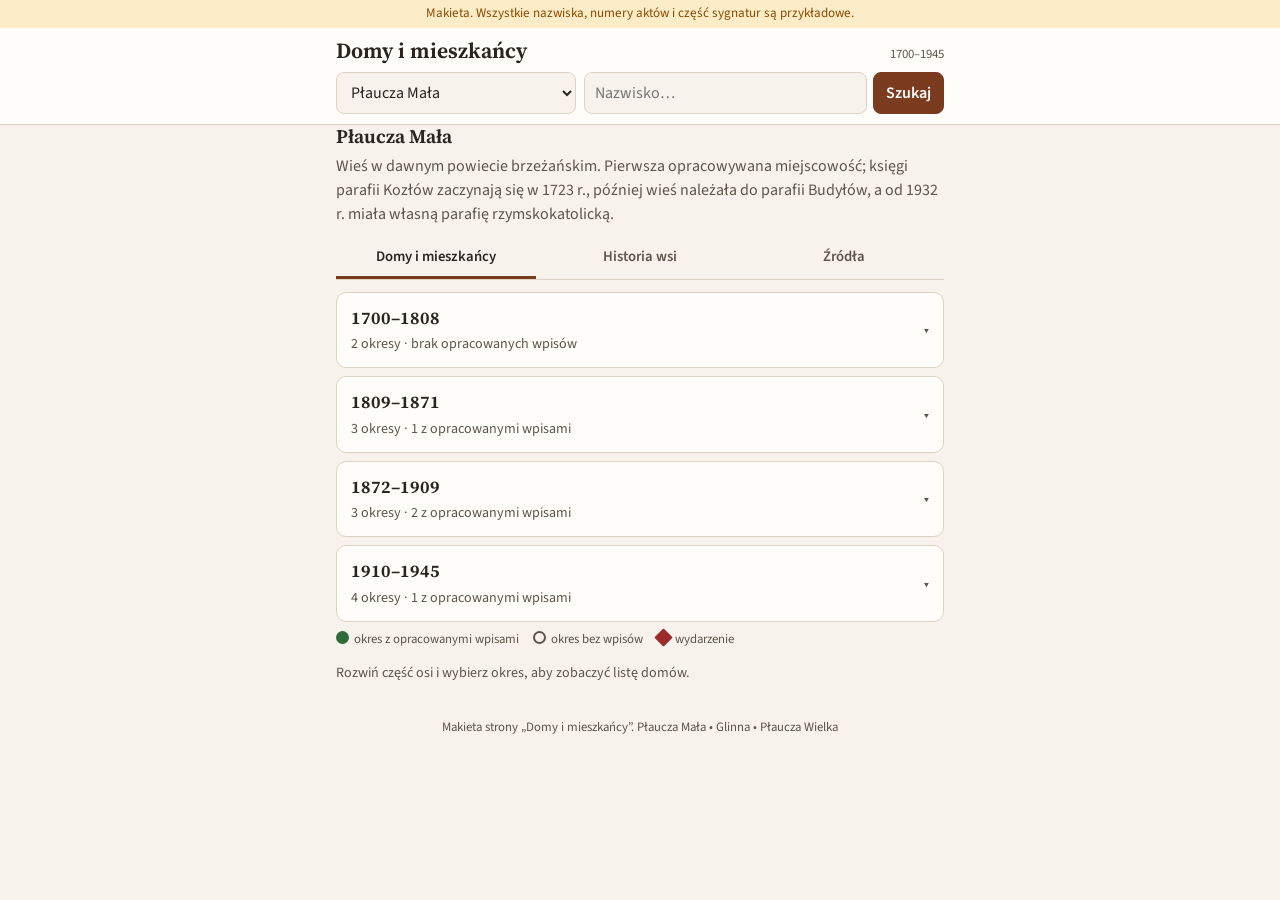
==== mockup/index.html @ a98d8dfe "Plan działania i makieta mobilna strony „Domy i mieszkańcy” Co-Authored-By: Claude Opus 5.5 <noreply" ====
<!doctype html>
<html lang="pl">
<head>
<meta charset="utf-8">
<meta name="viewport" content="width=device-width, initial-scale=1">
<title>Domy i mieszkańcy</title>
<link rel="preconnect" href="https://fonts.googleapis.com">
<link href="https://fonts.googleapis.com/css2?family=Source+Serif+4:opsz,wght@8..60,500;8..60,650&family=Source+Sans+3:wght@400;600&display=swap" rel="stylesheet">
<style>
:root {
  --bg: #f7f3ec;
  --surface: #fffdf9;
  --surface-2: #efe8dc;
  --ink: #2a2520;
  --ink-2: #5d554c;
  --line: #ddd3c4;
  --accent: #7a3b1e;
  --accent-ink: #ffffff;
  --event: #9c2b2b;
  --event-bg: #f8e4df;
  --ok: #2f6b3a;     --ok-bg: #dcefdc;
  --scan: #2c5a86;   --scan-bg: #dde9f5;
  --part: #7a5d12;   --part-bg: #f5ebcc;
  --cat: #5d554c;    --cat-bg: #e9e4dc;
  --none: #8a8178;   --none-bg: transparent;
  --warn: #8a4b00;   --warn-bg: #fdecc8;
  --radius: 10px;
  --serif: "Source Serif 4", Georgia, serif;
  --sans: "Source Sans 3", system-ui, sans-serif;
}
@media (prefers-color-scheme: dark) {
  :root:not([data-theme="light"]) {
    --bg: #1b1916; --surface: #24211d; --surface-2: #2e2a25; --ink: #eee7dc; --ink-2: #b9afa2;
    --line: #3d3832; --accent: #e09a6c; --accent-ink: #1b1916; --event: #f08f80; --event-bg: #3a2420;
    --ok: #8fd09a; --ok-bg: #1f3423; --scan: #95c0ea; --scan-bg: #1d2c3b; --part: #e3c46d; --part-bg: #3a321b;
    --cat: #c8bfb3; --cat-bg: #34302a; --none: #8f867b; --warn: #f2b35e; --warn-bg: #3b2c14;
  }
}
:root[data-theme="dark"] {
  --bg: #1b1916; --surface: #24211d; --surface-2: #2e2a25; --ink: #eee7dc; --ink-2: #b9afa2;
  --line: #3d3832; --accent: #e09a6c; --accent-ink: #1b1916; --event: #f08f80; --event-bg: #3a2420;
  --ok: #8fd09a; --ok-bg: #1f3423; --scan: #95c0ea; --scan-bg: #1d2c3b; --part: #e3c46d; --part-bg: #3a321b;
  --cat: #c8bfb3; --cat-bg: #34302a; --none: #8f867b; --warn: #f2b35e; --warn-bg: #3b2c14;
}
* { box-sizing: border-box; }
html { -webkit-text-size-adjust: 100%; }
body { margin: 0; background: var(--bg); color: var(--ink); font: 16px/1.5 var(--sans); overflow-wrap: anywhere; }
a { color: var(--accent); }
button, select, input { font: inherit; color: inherit; }
h1, h2, h3 { font-family: var(--serif); font-weight: 650; line-height: 1.2; margin: 0; }
h1 { font-size: 1.35rem; }
h2 { font-size: 1.2rem; }
h3 { font-size: 1.02rem; }
.wrap { max-width: 640px; margin: 0 auto; padding: 0 16px; }
.mock-note { background: var(--warn-bg); color: var(--warn); font-size: .82rem; text-align: center; padding: 4px 16px; }

/* Nagłówek */
header.top { position: sticky; top: 0; z-index: 5; background: var(--surface); border-bottom: 1px solid var(--line); }
header.top .wrap { padding-top: 10px; padding-bottom: 10px; display: grid; gap: 8px; }
.brand { display: flex; justify-content: space-between; align-items: baseline; gap: 8px; }
.brand small { color: var(--ink-2); font-size: .8rem; }
.controls { display: grid; grid-template-columns: minmax(0, 1fr) minmax(0, 1.5fr); gap: 8px; }
select, input[type="search"] { width: 100%; min-height: 42px; border: 1px solid var(--line); border-radius: 8px; background: var(--bg); padding: 6px 10px; }
form.search { display: flex; gap: 6px; min-width: 0; }
form.search input { min-width: 0; }
.btn { white-space: nowrap; min-height: 42px; border: 1px solid var(--accent); background: var(--accent); color: var(--accent-ink); border-radius: 8px; padding: 6px 12px; cursor: pointer; font-weight: 600; }
.btn.ghost { background: transparent; color: var(--accent); }
.btn.small { min-height: 34px; padding: 4px 10px; font-size: .9rem; }

main { padding: 14px 0 48px; }
.lead { color: var(--ink-2); margin: 6px 0 12px; }
.card { background: var(--surface); border: 1px solid var(--line); border-radius: var(--radius); padding: 12px 14px; margin: 10px 0; }
.muted { color: var(--ink-2); }
.small { font-size: .88rem; }
.back { display: inline-block; margin-bottom: 8px; text-decoration: none; font-weight: 600; }

/* Zakładki */
.tabs { display: flex; gap: 4px; border-bottom: 1px solid var(--line); margin: 8px 0 12px; }
.tabs button { flex: 1; background: none; border: 0; border-bottom: 3px solid transparent; padding: 8px 2px; cursor: pointer; color: var(--ink-2); font-weight: 600; font-size: .92rem; }
.tabs button[aria-selected="true"] { color: var(--ink); border-color: var(--accent); }

/* Oś czasu */
.timeline details { background: var(--surface); border: 1px solid var(--line); border-radius: var(--radius); margin: 8px 0; }
.timeline summary { list-style: none; cursor: pointer; padding: 12px 14px; display: flex; justify-content: space-between; align-items: center; gap: 8px; }
.timeline summary::-webkit-details-marker { display: none; }
.timeline summary .yrs { font-family: var(--serif); font-weight: 650; font-size: 1.1rem; }
.timeline summary::after { content: "▾"; color: var(--ink-2); transition: transform .15s; }
.timeline details[open] summary::after { transform: rotate(180deg); }
.timeline ol { list-style: none; margin: 0; padding: 0 10px 10px 22px; border-left: 2px solid var(--line); margin-left: 20px; }
.timeline li { position: relative; margin: 6px 0; }
.timeline li::before { content: ""; position: absolute; left: -29px; top: 16px; width: 12px; height: 12px; border-radius: 50%; background: var(--surface); border: 2px solid var(--ink-2); }
.timeline li.has::before { background: var(--ok); border-color: var(--ok); }
.timeline li.event::before { border-radius: 2px; transform: rotate(45deg); background: var(--event); border-color: var(--event); }
.period { width: 100%; text-align: left; background: var(--bg); border: 1px solid var(--line); border-radius: 8px; padding: 8px 10px; cursor: pointer; display: grid; gap: 2px; }
.period[aria-pressed="true"] { border-color: var(--accent); box-shadow: inset 0 0 0 1px var(--accent); background: var(--surface); }
.period .row { display: flex; justify-content: space-between; gap: 8px; align-items: baseline; }
.period strong { font-family: var(--serif); }
.period .desc { color: var(--ink-2); font-size: .86rem; }
.evt { width: 100%; text-align: left; background: var(--event-bg); color: var(--ink); border: 1px dashed var(--event); border-radius: 8px; padding: 8px 10px; cursor: pointer; }
.evt .lbl { display: inline-block; font-size: .72rem; font-weight: 600; letter-spacing: .04em; text-transform: uppercase; color: var(--event); margin-bottom: 2px; }
.legend { display: flex; flex-wrap: wrap; gap: 4px 14px; font-size: .8rem; color: var(--ink-2); margin: 4px 0 0; }
.legend span::before { content: ""; display: inline-block; width: 9px; height: 9px; border-radius: 50%; margin-right: 5px; border: 2px solid var(--ink-2); vertical-align: -1px; }
.legend .l-has::before { background: var(--ok); border-color: var(--ok); }
.legend .l-evt::before { border-radius: 1px; transform: rotate(45deg); background: var(--event); border-color: var(--event); }

/* Znaczniki stanu */
.chip { display: inline-block; font-size: .76rem; font-weight: 600; border-radius: 99px; padding: 1px 8px; white-space: nowrap; border: 1px solid transparent; }
.s-opracowany { color: var(--ok); background: var(--ok-bg); }
.s-w_opracowaniu { color: var(--ok); background: transparent; border-color: var(--ok); }
.s-skany_calosc { color: var(--scan); background: var(--scan-bg); }
.s-skany_czesc { color: var(--part); background: var(--part-bg); }
.s-katalog { color: var(--cat); background: var(--cat-bg); }
.s-brak_ustalen { color: var(--none); border-color: var(--line); }
.flag { display: inline-block; font-size: .74rem; font-weight: 600; color: var(--warn); background: var(--warn-bg); border-radius: 4px; padding: 0 5px; }

/* Panel okresu */
.panel-head { display: flex; justify-content: space-between; align-items: baseline; gap: 8px; flex-wrap: wrap; margin-top: 18px; }
.filters { display: grid; grid-template-columns: repeat(3, minmax(0, 1fr)); gap: 6px; margin: 10px 0; }
.filters label { font-size: .76rem; color: var(--ink-2); display: grid; gap: 2px; }
.filters select { min-height: 38px; padding: 4px 6px; }
.wykaz summary { cursor: pointer; font-weight: 600; }
.wykaz table { width: 100%; border-collapse: collapse; margin-top: 8px; font-size: .88rem; }
.wykaz th, .wykaz td { text-align: left; padding: 4px 4px; border-top: 1px solid var(--line); }
.wykaz th { font-weight: 600; color: var(--ink-2); }

/* Domy */
.houses { list-style: none; padding: 0; margin: 0; }
.house { display: grid; grid-template-columns: 56px minmax(0, 1fr); gap: 10px; width: 100%; text-align: left; background: var(--surface); border: 1px solid var(--line); border-radius: var(--radius); padding: 10px 12px; margin: 8px 0; cursor: pointer; }
.house .no { font-family: var(--serif); font-size: 1.5rem; font-weight: 650; color: var(--accent); line-height: 1; padding-top: 2px; }
.house .no small { display: block; font-family: var(--sans); font-size: .68rem; font-weight: 600; color: var(--ink-2); text-transform: uppercase; letter-spacing: .04em; }
.names { list-style: none; padding: 0; margin: 0; display: grid; gap: 2px; }
.names b { font-weight: 600; }
.names .yrs { color: var(--ink-2); font-size: .9rem; }
.toggle { display: flex; align-items: center; gap: 8px; font-size: .9rem; color: var(--ink-2); margin: 6px 0; }
.toggle input { width: 18px; height: 18px; accent-color: var(--accent); }

/* Wpisy */
.seg { display: grid; grid-template-columns: 1fr 1fr; border: 1px solid var(--line); border-radius: 8px; overflow: hidden; margin: 10px 0; }
.seg button { border: 0; background: var(--surface); padding: 8px; cursor: pointer; font-weight: 600; color: var(--ink-2); }
.seg button[aria-pressed="true"] { background: var(--accent); color: var(--accent-ink); }
.entry { background: var(--surface); border: 1px solid var(--line); border-radius: var(--radius); margin: 8px 0; }
.entry summary { cursor: pointer; padding: 10px 12px; display: grid; gap: 2px; list-style: none; }
.entry summary::-webkit-details-marker { display: none; }
.entry .when { font-family: var(--serif); font-weight: 650; }
.entry .body { padding: 0 12px 12px; border-top: 1px solid var(--line); }
dl.meta { display: grid; grid-template-columns: max-content minmax(0, 1fr); gap: 4px 12px; margin: 10px 0; font-size: .9rem; }
dl.meta dt { color: var(--ink-2); }
dl.meta dd { margin: 0; }
.people { list-style: none; margin: 8px 0; padding: 0; display: grid; gap: 6px; }
.people li { background: var(--bg); border-radius: 8px; padding: 6px 10px; font-size: .92rem; }
.people .role { font-size: .76rem; color: var(--ink-2); text-transform: uppercase; letter-spacing: .03em; font-weight: 600; }
.src-read { font-size: .8rem; color: var(--ink-2); }
.note { border-left: 3px solid var(--part); background: var(--part-bg); padding: 8px 10px; border-radius: 0 8px 8px 0; font-size: .9rem; margin: 10px 0; }
.note.event { border-color: var(--event); background: var(--event-bg); }

/* Wyniki */
.result { display: block; width: 100%; text-align: left; background: var(--surface); border: 1px solid var(--line); border-radius: var(--radius); padding: 10px 12px; margin: 8px 0; cursor: pointer; }
.result .nm { font-weight: 600; font-size: 1.02rem; }
.result .where { color: var(--ink-2); font-size: .9rem; }

/* Pusty wynik */
.empty { background: var(--surface); border: 1px dashed var(--line); border-radius: var(--radius); padding: 14px; margin: 10px 0; }
.empty h3 { margin-bottom: 6px; }
.empty ul { margin: 8px 0; padding-left: 18px; }
.empty li { margin: 3px 0; }

.section-title { margin: 20px 0 4px; font-size: 1.05rem; }
.event-head { border-left: 4px solid var(--event); padding-left: 10px; }
.event-head .lbl { color: var(--event); font-size: .75rem; font-weight: 600; text-transform: uppercase; letter-spacing: .05em; }
.two { display: grid; grid-template-columns: 1fr 1fr; gap: 8px; margin: 12px 0; }
.two .btn { width: 100%; white-space: normal; }
.srcs { list-style: none; padding: 0; margin: 0; }
footer { color: var(--ink-2); font-size: .8rem; text-align: center; padding: 20px 16px 32px; }
</style>
</head>
<body>
<div class="mock-note">Makieta. Wszystkie nazwiska, numery aktów i część sygnatur są przykładowe.</div>
<header class="top">
  <div class="wrap">
    <div class="brand"><h1>Domy i mieszkańcy</h1><small>1700–1945</small></div>
    <div class="controls">
      <select id="village" aria-label="Wybór wsi"></select>
      <form class="search" id="searchForm" role="search">
        <input type="search" id="q" placeholder="Nazwisko…" aria-label="Szukaj nazwiska" autocomplete="off">
        <button class="btn" type="submit" aria-label="Szukaj">Szukaj</button>
      </form>
    </div>
  </div>
</header>
<main class="wrap" id="app" tabindex="-1"></main>
<footer>Makieta strony „Domy i mieszkańcy”. Płaucza Mała • Glinna • Płaucza Wielka</footer>

<script>
/* ===================== DANE PRZYKŁADOWE ===================== */
const VILLAGES = [
  { id: "pm", name: "Płaucza Mała", variants: ["Płaucza Mała", "Plaucza Mala", "Płaucza parva"],
    desc: "Wieś w dawnym powiecie brzeżańskim. Pierwsza opracowywana miejscowość; księgi parafii Kozłów zaczynają się w 1723 r., później wieś należała do parafii Budyłów, a od 1932 r. miała własną parafię rzymskokatolicką." },
  { id: "gl", name: "Glinna", variants: ["Glinna", "Hlynna"],
    desc: "Wieś sąsiednia. Materiał nie jest jeszcze opracowany; widoczny jest tylko stan źródeł." },
  { id: "pw", name: "Płaucza Wielka", variants: ["Płaucza Wielka", "Plaucza Wielka", "Płaucza magna"],
    desc: "Siedziba parafii greckokatolickiej z filiami. Opracowanie rozpoczęte od ksiąg 1847–1848." },
];

const PARTS = [
  { label: "1700–1808", periods: [
    { from: 1700, to: 1775, title: "Najstarsze wzmianki", desc: { pm: "Dla Płauczy Małej księgi parafii Kozłów zaczynają się w 1723 r." } },
    { from: 1776, to: 1808, title: "Akta wymieniające Płauczę Małą", desc: { pm: "Numery domów są pokazywane tam, gdzie występują w źródle." } } ] },
  { label: "1809–1871", periods: [
    { from: 1809, to: 1835, title: "Wczesne księgi XIX wieku", desc: { pm: "Brak potwierdzonego dostępu do skanów z lat 1809–1817." } },
    { from: 1836, to: 1851, title: "Skany obu obrządków", desc: { pm: "Okres, dla którego dostępne są skany obu obrządków." } },
    { from: 1852, to: 1871, title: "Domy w połowie XIX wieku", desc: { "*": "Lista źródeł wskazuje dostępność poszczególnych roczników." } } ] },
  { label: "1872–1909", periods: [
    { from: 1872, to: 1884, title: "Seria ksiąg Budyłowa, cz. 1", desc: { "*": "Pierwsza część dłuższej serii ksiąg parafii Budyłów." } },
    { from: 1885, to: 1895, title: "Seria ksiąg Budyłowa, cz. 2", desc: { pm: "Rok 1892 pozwala zestawić zapisy obu obrządków." } },
    { from: 1896, to: 1909, title: "Przed pożarem", desc: { pm: "Ostatni okres przed pożarem Płauczy Małej." } } ] },
  { label: "1910–1945", periods: [
    { from: 1910, to: 1918, title: "Od roku pożaru", desc: { pm: "Dokładne daty aktów i wydarzenia decydują, czy wpis z 1910 r. powstał przed pożarem czy po nim." } },
    { from: 1919, to: 1931, title: "Międzywojnie", desc: { pm: "Przed wyodrębnieniem parafii rzymskokatolickiej w Płauczy Małej." } },
    { from: 1932, to: 1938, title: "Własna parafia rz.-kat.", desc: { pm: "Okres własnej parafii rzymskokatolickiej w Płauczy Małej." } },
    { from: 1939, to: 1945, title: "Okres wojenny", desc: {} } ] },
];
const PERIODS = PARTS.flatMap(p => p.periods);
const pkey = p => p.from + "-" + p.to;

const SOURCES = {
  koz:   { arch: "AGAD", fond: "301", sig: "301/[sygn. do ustalenia]", parish: "Kozłów", rite: "rz", kinds: "U, M, Z", years: "1723–1871", villages: ["pm"], scans: "częściowo", state: "w opracowaniu", link: "https://agad.gov.pl/inwentarze/KLwo301new.xml" },
  pwgk:  { arch: "AGAD", fond: "298", sig: "298/[sygn. do ustalenia]", parish: "Płaucza Wielka z filiami", rite: "gk", kinds: "U, M, Z", years: "1836–1851", villages: ["pm", "gl", "pw"], scans: "w całości", state: "w opracowaniu", link: "https://agad.gov.pl/inwentarze/ksGrec298.xml" },
  pw47:  { arch: "AGAD (Szukaj w Archiwach)", fond: "298", sig: "Płaucza Wielka z filiami, 1847–1848", parish: "Płaucza Wielka z filiami", rite: "gk", kinds: "U, M, Z", years: "1847–1848", villages: ["pm", "gl", "pw"], scans: "w całości", state: "w opracowaniu", link: "https://www.szukajwarchiwach.gov.pl/jednostka/-/jednostka/18135536" },
  bud1:  { arch: "AGAD", fond: "301", sig: "301/[sygn. do ustalenia]", parish: "Budyłów", rite: "rz", kinds: "U, M, Z", years: "1872–1895", villages: ["pm", "gl"], scans: "w całości", state: "skany do opracowania", link: "https://agad.gov.pl/inwentarze/KLwo301new.xml" },
  bud2:  { arch: "AGAD (Szukaj w Archiwach)", fond: "301", sig: "301/1831", parish: "Budyłów", rite: "rz", kinds: "U, M, Z", years: "1896–1909", villages: ["pm", "gl"], scans: "w całości", state: "w opracowaniu", link: "https://www.szukajwarchiwach.gov.pl/jednostka/-/jednostka/17820318" },
  lwow:  { arch: "Archiwum Historyczne we Lwowie", fond: "", sig: "galeria 138376 (fond/opis/sprawa do ustalenia)", parish: "parafia greckokatolicka (do ustalenia)", rite: "gk", kinds: "U, M, Z", years: "1885–1910", villages: ["pm"], scans: "częściowo", state: "w opracowaniu", link: "https://archium.tsdial.archives.gov.ua/file-viewer/138376" },
  bud3:  { arch: "AGAD", fond: "301", sig: "301/[sygn. do ustalenia]", parish: "Budyłów", rite: "rz", kinds: "U, M, Z", years: "1910–1931", villages: ["pm"], scans: "częściowo", state: "w opracowaniu", link: "https://agad.gov.pl/inwentarze/KLwo301new.xml" },
  prasa: { arch: "Prasa", fond: "", sig: "Gazeta (tytuł i numer do ustalenia), 1910", parish: "", rite: "", kinds: "relacja prasowa", years: "1910", villages: ["pm"], scans: "do ustalenia", state: "kwerenda", link: "" },
};
const RITE = { rz: "rzymskokatolicki", gk: "greckokatolicki" };
const KIND = { U: "Urodzenie / chrzest", M: "Małżeństwo", Z: "Zgon" };
const ROLE = { dziecko: "dziecko", ojciec: "ojciec", matka: "matka", chrzestny: "chrzestny", chrzestna: "chrzestna", swiadek: "świadek", zmarly: "zmarły", zmarla: "zmarła", pan_mlody: "pan młody", panna_mloda: "panna młoda" };
const STATE = {
  opracowany: "Opracowany", w_opracowaniu: "W opracowaniu", skany_calosc: "Skany do opracowania",
  skany_czesc: "Skany częściowe", katalog: "Znany z katalogu", brak_ustalen: "Źródła nie ustalono",
};

/* Stan roczników: [wieś, obrządek, od, do, stan] — późniejsze wiersze nadpisują wcześniejsze */
const YEAR_RULES = [
  ["pm","rz",1700,1945,"brak_ustalen"], ["pm","gk",1700,1945,"brak_ustalen"],
  ["pm","rz",1723,1775,"katalog"], ["pm","rz",1776,1808,"skany_calosc"], ["pm","gk",1776,1808,"katalog"],
  ["pm","rz",1809,1817,"katalog"], ["pm","gk",1809,1817,"katalog"], ["pm","rz",1818,1835,"skany_czesc"], ["pm","gk",1818,1835,"katalog"],
  ["pm","rz",1836,1845,"opracowany"], ["pm","rz",1846,1851,"skany_calosc"], ["pm","gk",1836,1840,"opracowany"], ["pm","gk",1841,1851,"skany_calosc"],
  ["pm","rz",1852,1871,"skany_czesc"], ["pm","gk",1852,1871,"katalog"],
  ["pm","rz",1872,1895,"skany_calosc"], ["pm","gk",1872,1891,"katalog"], ["pm","gk",1885,1891,"skany_czesc"], ["pm","rz",1892,1892,"opracowany"], ["pm","gk",1892,1892,"opracowany"], ["pm","gk",1893,1910,"skany_czesc"],
  ["pm","rz",1896,1904,"skany_calosc"], ["pm","rz",1905,1909,"opracowany"],
  ["pm","rz",1910,1910,"opracowany"], ["pm","rz",1911,1918,"skany_czesc"], ["pm","gk",1911,1918,"katalog"],
  ["pm","rz",1919,1938,"katalog"], ["pm","gk",1919,1938,"katalog"],
  ["gl","rz",1700,1945,"brak_ustalen"], ["gl","gk",1700,1945,"brak_ustalen"], ["gl","gk",1836,1851,"skany_calosc"], ["gl","rz",1872,1909,"skany_calosc"], ["gl","rz",1910,1938,"katalog"],
  ["pw","rz",1700,1945,"brak_ustalen"], ["pw","gk",1700,1945,"brak_ustalen"], ["pw","gk",1836,1851,"skany_calosc"], ["pw","gk",1847,1848,"opracowany"], ["pw","gk",1852,1918,"katalog"],
];
function yearState(v, rite, y) {
  let s = "brak_ustalen";
  for (const [rv, rr, a, b, st] of YEAR_RULES) if (rv === v && rr === rite && y >= a && y <= b) s = st;
  return s;
}

/* Grupy wariantów nazwisk (łączą wyszukiwanie, nie osoby) */
const VARIANTS = {
  kowalczuk: ["Kowalczuk", "Kowalczuck", "Kowalczukowa", "Kowalczukówna"],
  wisniewski: ["Wiśniewski", "Wiśniewska", "Wiszniewski", "Wiszniewska"],
  lysak: ["Łysak", "Lysak", "Łysakówna"],
  bojko: ["Bojko", "Boyko"],
  hnatyszyn: ["Hnatyszyn", "Hnatyszynowa"],
  mazur: ["Mazur", "Mazurówna"],
  szewczuk: ["Szewczuk", "Szewczukówna"],
};

/* Osoba: [imię, nazwisko, rola, dom (liczba|null), dom źródłowy, mieszkaniec?, pewność nazwiska, pewność domu, nazwisko panieńskie] */
const P = (imie, nazw, rola, dom = null, domSrc = "", miesz = false, pn = "pewny", pd = "pewny", pan = "") => ({ imie, nazw, rola, dom, domSrc: domSrc || (dom != null ? String(dom) : ""), miesz, pn, pd, pan });
const ACTS = [
  { id: "pm-1837-U-012", v: "pm", date: "1837-03-04", rite: "rz", kind: "U", src: "koz", nr: "12", page: "s. 41", scan: "#", people: [
    P("Jan","Kowalczuk","dziecko",47,"47",true), P("Michał","Kowalczuk","ojciec",47,"47",true), P("Anna","Kowalczukowa","matka",47,"47",true,"pewny","pewny","Mazur"),
    P("Józef","Wiśniewski","chrzestny"), P("Maryanna","Bojko","chrzestna") ] },
  { id: "pm-1838-U-005", v: "pm", date: "1838-01-19", rite: "gk", kind: "U", src: "pwgk", nr: "5", page: "k. 3v", scan: "#", people: [
    P("Iwan","Hnatyszyn","dziecko",10,"10",true), P("Hryć","Hnatyszyn","ojciec",10,"10",true), P("Paraska","Hnatyszynowa","matka",10,"10",true,"pewny","pewny","Szewczuk"),
    P("Petro","Łysak","chrzestny") ] },
  { id: "pm-1839-U-030", v: "pm", date: "1839-11-02", rite: "gk", kind: "U", src: "pwgk", nr: "30", page: "k. 9", scan: "#", note: "Numer domu zapisany cyframi rzymskimi, ostatni znak nieostry.", people: [
    P("Teodor","Łysak","dziecko",124,"CXXIV",true,"pewny","niepewny"), P("Petro","Łysak","ojciec",124,"CXXIV",true,"pewny","niepewny"), P("Anastazja","Łysak","matka",124,"CXXIV",true) ] },
  { id: "pm-1840-Z-021", v: "pm", date: "1840-06-15", rite: "rz", kind: "Z", src: "koz", nr: "21", page: "s. 112", scan: "#", note: "Nazwisko zapisane z końcówką „-ck”.", people: [
    P("Michał","Kowalczuck","zmarly",47,"47",true,"niepewny") ] },
  { id: "pm-1842-M-003", v: "pm", date: "1842-02-07", rite: "rz", kind: "M", src: "koz", nr: "3", page: "s. 160", scan: "#", people: [
    P("Wojciech","Mazur","pan_mlody",2,"2",true), P("Katarzyna","Wiszniewska","panna_mloda",124,"124",true), P("Jakub","Bojko","swiadek"), P("Józef","Wiśniewski","swiadek") ] },
  { id: "pm-1844-U-009", v: "pm", date: "1844", rite: "rz", kind: "U", src: "koz", nr: "9", page: "s. 77", scan: "#", note: "Akt nie podaje numeru domu.", people: [
    P("Franciszek","Bojko","dziecko"), P("Jakub","Bojko","ojciec"), P("Zofia","Bojko","matka","","",false,"pewny","pewny","Mazur") ] },
  { id: "pm-1892-U-018", v: "pm", date: "1892-04-10", rite: "rz", kind: "U", src: "bud1", nr: "18", page: "s. 22", scan: "#", people: [
    P("Stanisław","Kowalczuk","dziecko",47,"47",true), P("Jan","Kowalczuk","ojciec",47,"47",true), P("Agnieszka","Kowalczukowa","matka",47,"47",true,"pewny","pewny","Wiśniewska") ] },
  { id: "pm-1892-U-022", v: "pm", date: "1892-05-01", rite: "gk", kind: "U", src: "lwow", nr: "22", page: "k. 14", scan: "https://archium.tsdial.archives.gov.ua/file-viewer/138376", people: [
    P("Mychajło","Hnatyszyn","dziecko",10,"10",true), P("Iwan","Hnatyszyn","ojciec",10,"10",true), P("Marija","Hnatyszynowa","matka",10,"10",true,"pewny","pewny","Kowalczuk") ] },
  { id: "pm-1892-M-004-rz", v: "pm", date: "1892-10-23", rite: "rz", kind: "M", src: "bud1", nr: "4", page: "s. 61", scan: "#", event: "z-1892-mazur-lysak", people: [
    P("Andrzej","Mazur","pan_mlody",2,"2",true), P("Anastazja","Łysakówna","panna_mloda",124,"124",true), P("Teodor","Łysak","swiadek") ] },
  { id: "pm-1892-M-004-gk", v: "pm", date: "1892-10-23", rite: "gk", kind: "M", src: "lwow", nr: "7", page: "k. 30", scan: "https://archium.tsdial.archives.gov.ua/file-viewer/139982", event: "z-1892-mazur-lysak", note: "Ten sam ślub zapisany w księdze greckokatolickiej.", people: [
    P("Andrij","Mazur","pan_mlody",2,"2",true), P("Anastasija","Lysak","panna_mloda",124,"124",true) ] },
  { id: "pm-1905-U-031", v: "pm", date: "1905-08-12", rite: "rz", kind: "U", src: "bud2", nr: "31", page: "s. 18", scan: "https://www.szukajwarchiwach.gov.pl/jednostka/-/jednostka/17820318", people: [
    P("Józefa","Szewczuk","dziecko",31,"31",true), P("Piotr","Szewczuk","ojciec",31,"31",true), P("Maria","Szewczuk","matka",31,"31",true,"pewny","pewny","Bojko"), P("Stanisław","Kowalczuk","chrzestny") ] },
  { id: "pm-1907-Z-014", v: "pm", date: "1907-01-30", rite: "rz", kind: "Z", src: "bud2", nr: "14", page: "s. 140", scan: "https://www.szukajwarchiwach.gov.pl/jednostka/-/jednostka/17820318", people: [
    P("Agnieszka","Kowalczukowa","zmarla",47,"47",true,"pewny","pewny","Wiśniewska") ] },
  { id: "pm-1908-U-040", v: "pm", date: "1908-03-03", rite: "rz", kind: "U", src: "bud2", nr: "40", page: "s. 44", scan: "https://www.szukajwarchiwach.gov.pl/jednostka/-/jednostka/17820318", people: [
    P("Jan","Wiśniewski","dziecko",124,"124",true), P("Tomasz","Wiśniewski","ojciec",124,"124",true), P("Rozalia","Wiśniewska","matka",124,"124",true,"pewny","pewny","Łysak") ] },
  { id: "pm-1909-U-007", v: "pm", date: "1909-01-21", rite: "rz", kind: "U", src: "bud2", nr: "7", page: "s. 70", scan: "https://www.szukajwarchiwach.gov.pl/jednostka/-/jednostka/17820318", note: "Druga cyfra numeru domu zatarta; odczyt „4” niepewny.", people: [
    P("Paweł","Boyko","dziecko",4,"4[?]",true,"niepewny","niepewny"), P("Jakub","Boyko","ojciec",4,"4[?]",true,"niepewny","niepewny") ] },
  { id: "pm-1910-U-002", v: "pm", date: "1910-01-14", rite: "rz", kind: "U", src: "bud3", nr: "2", page: "s. 3", scan: "#", people: [
    P("Helena","Kowalczuk","dziecko",47,"47",true), P("Stanisław","Kowalczuk","ojciec",47,"47",true) ] },
  { id: "pm-1910-Z-019", v: "pm", date: "1910-09-05", rite: "rz", kind: "Z", src: "bud3", nr: "19", page: "s. 88", scan: "#", people: [
    P("Andrzej","Mazur","zmarly",2,"2",true) ] },
  { id: "pm-1910-U-033", v: "pm", date: "1910", rite: "rz", kind: "U", src: "bud3", nr: "33", page: "s. 12", scan: "#", note: "W akcie brak dnia i miesiąca; znany tylko rok.", people: [
    P("Anna","Szewczuk","dziecko",31,"31",true), P("Piotr","Szewczuk","ojciec",31,"31",true) ] },
  { id: "pw-1847-U-011", v: "pw", date: "1847-02-28", rite: "gk", kind: "U", src: "pw47", nr: "11", page: "k. 5", scan: "https://www.szukajwarchiwach.gov.pl/jednostka/-/jednostka/18135536", people: [
    P("Wasyl","Kowalczuk","dziecko",47,"47",true), P("Hryć","Kowalczuk","ojciec",47,"47",true) ] },
];

const EVENTS = [
  { id: "pozar-1910", v: "pm", title: "Pożar Płauczy Małej, 1910", date: "1910", dateNote: "Dokładna data do potwierdzenia",
    desc: "Pożar strawił znaczną część zabudowy wsi. Opis w makiecie jest przykładowy; właściwa treść zostanie uzupełniona na podstawie relacji prasowej i dokumentów parafialnych.",
    sources: ["prasa", "bud3"], houses: [2, 31, 47], before: "1896-1909", after: "1910-1918" },
];

/* ===================== NARZĘDZIA ===================== */
const CYR = { а:"a",б:"b",в:"w",г:"h",ґ:"g",д:"d",е:"e",є:"je",ж:"z",з:"z",и:"y",і:"i",ї:"ji",й:"j",к:"k",л:"l",м:"m",н:"n",о:"o",п:"p",р:"r",с:"s",т:"t",у:"u",ф:"f",х:"ch",ц:"c",ч:"cz",ш:"sz",щ:"szcz",ь:"",ю:"ju",я:"ja" };
function norm(s) {
  return (s || "").toLowerCase().replace(/ł/g, "l").normalize("NFD").replace(/[̀-ͯ]/g, "")
    .replace(/[а-яіїєґ]/g, c => CYR[c] ?? c).replace(/[\s'’\-]/g, "");
}
const variantOf = {};
for (const [g, list] of Object.entries(VARIANTS)) for (const n of list) variantOf[norm(n)] = g;
const esc = s => String(s ?? "").replace(/[&<>"]/g, c => ({ "&": "&amp;", "<": "&lt;", ">": "&gt;", '"': "&quot;" }[c]));
const year = a => +a.date.slice(0, 4);
const vName = id => VILLAGES.find(v => v.id === id)?.name || id;
const fmtDate = d => {
  const m = ["", "stycznia", "lutego", "marca", "kwietnia", "maja", "czerwca", "lipca", "sierpnia", "września", "października", "listopada", "grudnia"];
  const [y, mo, da] = d.split("-");
  if (da) return `${+da} ${m[+mo]} ${y}`;
  if (mo) return `${m[+mo].replace(/a$/, "")} ${y}`;
  return `${y} (bez dokładnej daty)`;
};
const findPeriod = k => PERIODS.find(p => pkey(p) === k);
const periodDesc = (p, v) => p.desc[v] || p.desc["*"] || "";
const listYears = ys => {
  const u = [...new Set(ys)].sort((a, b) => a - b);
  return u.join(", ");
};

/* ===================== STAN / ROUTING ===================== */
let S = {};
function readHash() {
  const p = new URLSearchParams(location.hash.slice(1));
  S = Object.fromEntries(p.entries());
  S.w = S.w || "pm"; S.v = S.v || "wies"; S.t = S.t || "domy";
}
function go(patch, replace = false) {
  const next = { ...S, ...patch };
  for (const k of Object.keys(next)) if (next[k] === "" || next[k] == null) delete next[k];
  const h = "#" + new URLSearchParams(next).toString();
  if (replace) history.replaceState(null, "", h); else history.pushState(null, "", h);
  route(true);
}
window.addEventListener("popstate", () => route(true));
window.addEventListener("hashchange", () => route(true));

/* ===================== FILTRY I INDEKSY ===================== */
function actsIn(v, from, to, f = {}) {
  return ACTS.filter(a => a.v === v && year(a) >= from && year(a) <= to
    && (!f.r || year(a) === +f.r) && (!f.ob || a.rite === f.ob) && (!f.rd || a.kind === f.rd))
    .sort((a, b) => a.date.localeCompare(b.date));
}
function housesFrom(acts) {
  const map = new Map();
  const noHouse = [];
  for (const a of acts) {
    let any = false;
    for (const p of a.people) {
      if (p.miesz && p.dom != null && p.dom !== "") {
        any = true;
        if (!map.has(p.dom)) map.set(p.dom, []);
        map.get(p.dom).push({ a, p });
      }
    }
    if (!any) noHouse.push(a);
  }
  const houses = [...map.entries()].sort((x, y) => x[0] - y[0]);
  return { houses, noHouse };
}
function namesForHouse(rows, collapse) {
  if (collapse) {
    const g = new Map();
    for (const { a, p } of rows) {
      const key = variantOf[norm(p.nazw)] || norm(p.nazw);
      if (!g.has(key)) g.set(key, { names: new Set(), years: [], flag: false });
      const e = g.get(key); e.names.add(p.nazw); e.years.push(year(a)); if (p.pn !== "pewny" || p.pd !== "pewny") e.flag = true;
    }
    return [...g.values()].map(e => ({ name: [...e.names].join(" / "), years: listYears(e.years), flag: e.flag }));
  }
  return rows.map(({ a, p }) => ({ name: `${p.imie} ${p.nazw}`, years: String(year(a)), flag: p.pn !== "pewny" || p.pd !== "pewny" }));
}

/* ===================== WIDOKI ===================== */
const app = document.getElementById("app");
function stateChip(s) { return `<span class="chip s-${s}">${STATE[s]}</span>`; }
function periodHasData(v, p) { return ACTS.some(a => a.v === v && year(a) >= p.from && year(a) <= p.to); }

function viewVillage() {
  const v = VILLAGES.find(x => x.id === S.w);
  const tab = S.t;
  let h = `<h2>${esc(v.name)}</h2><p class="lead">${esc(v.desc)}</p>
  <div class="tabs" role="tablist">
    ${[["domy", "Domy i mieszkańcy"], ["historia", "Historia wsi"], ["zrodla", "Źródła"]].map(([k, l]) =>
      `<button role="tab" aria-selected="${tab === k}" data-tab="${k}">${l}</button>`).join("")}
  </div>`;
  if (tab === "zrodla") return h + viewSources(v.id);
  h += timeline(v.id);
  if (tab === "historia") return h + viewHistory(v.id);
  if (S.o) h += periodPanel(v.id, findPeriod(S.o));
  else h += `<p class="muted small">Rozwiń część osi i wybierz okres, aby zobaczyć listę domów.</p>`;
  return h;
}

function timeline(v) {
  const openPart = S.o ? PARTS.findIndex(pt => pt.periods.some(p => pkey(p) === S.o)) : -1;
  let h = `<div class="timeline" aria-label="Oś czasu">`;
  PARTS.forEach((pt, i) => {
    const cnt = pt.periods.filter(p => periodHasData(v, p)).length;
    h += `<details ${i === openPart ? "open" : ""}><summary><span><span class="yrs">${pt.label}</span><br>
      <span class="muted small">${pt.periods.length} okres${pt.periods.length > 4 ? "ów" : "y"} · ${cnt ? cnt + " z opracowanymi wpisami" : "brak opracowanych wpisów"}</span></span></summary><ol>`;
    for (const p of pt.periods) {
      for (const e of EVENTS.filter(e => e.v === v && +e.date.slice(0, 4) === p.from))
        h += `<li class="event"><button class="evt" data-event="${e.id}"><span class="lbl">◆ Wydarzenie</span><br><strong>${esc(e.title)}</strong><br><span class="muted small">${esc(e.dateNote)}</span></button></li>`;
      const has = periodHasData(v, p);
      h += `<li class="${has ? "has" : ""}"><button class="period" aria-pressed="${S.o === pkey(p)}" data-period="${pkey(p)}">
        <span class="row"><strong>${p.from}–${p.to}</strong><span class="small ${has ? "" : "muted"}">${has ? "● opracowane wpisy" : "○ brak opracowanych"}</span></span>
        <span>${esc(p.title)}</span>${periodDesc(p, v) ? `<span class="desc">${esc(periodDesc(p, v))}</span>` : ""}</button></li>`;
    }
    h += `</ol></details>`;
  });
  return h + `</div><div class="legend"><span class="l-has">okres z opracowanymi wpisami</span><span>okres bez wpisów</span><span class="l-evt">wydarzenie</span></div>`;
}

function wykaz(v, p, open = false) {
  let rows = "";
  for (let y = p.from; y <= p.to; y++) rows += `<tr><td>${y}</td><td>${stateChip(yearState(v, "rz", y))}</td><td>${stateChip(yearState(v, "gk", y))}</td></tr>`;
  return `<details class="wykaz card" ${open ? "open" : ""}><summary>Szczegółowy wykaz roczników</summary>
    <table><thead><tr><th>Rok</th><th>rz.-kat.</th><th>gr.-kat.</th></tr></thead><tbody>${rows}</tbody></table></details>`;
}

function stateSummary(v, from, to, rite) {
  const rites = rite ? [rite] : ["rz", "gk"];
  const c = {};
  for (const r of rites) for (let y = from; y <= to; y++) { const s = yearState(v, r, y); (c[s] = c[s] || []).push(`${y} ${r === "rz" ? "rz.-kat." : "gr.-kat."}`); }
  return c;
}
function compressYears(items) {
  const by = {};
  for (const it of items) { const [y, r] = it.split(" "); (by[r] = by[r] || []).push(+y); }
  return Object.entries(by).map(([r, ys]) => {
    const out = []; let s = ys[0], prev = ys[0];
    for (const y of ys.slice(1).concat(Infinity)) { if (y !== prev + 1) { out.push(s === prev ? `${s}` : `${s}–${prev}`); s = y; } prev = y; }
    return `${out.join(", ")} (${r})`;
  }).join("; ");
}
function emptyState(v, from, to, rite, title) {
  const c = stateSummary(v, from, to, rite);
  const order = ["w_opracowaniu", "skany_calosc", "skany_czesc", "katalog", "brak_ustalen", "opracowany"];
  const expl = {
    opracowany: "opracowane, ale bez wpisów spełniających filtry",
    w_opracowaniu: "opracowanie trwa",
    skany_calosc: "skany dostępne, czekają na opracowanie",
    skany_czesc: "skany dostępne częściowo",
    katalog: "znane z katalogu, bez potwierdzonego dostępu do skanów",
    brak_ustalen: "źródła jeszcze nie ustalono",
  };
  const li = order.filter(s => c[s]).map(s => `<li>${stateChip(s)} <span class="small">${expl[s]}: ${compressYears(c[s])}</span></li>`).join("");
  return `<div class="empty" role="status"><h3>${esc(title)}</h3>
    <p class="small muted">Brak opracowanych wpisów dla tych ustawień. Stan materiału:</p><ul>${li}</ul>
    <button class="btn ghost small" data-tab="zrodla">Zobacz źródła</button></div>`;
}

function periodPanel(v, p) {
  const f = { r: S.r, ob: S.ob, rd: S.rd };
  const acts = actsIn(v, p.from, p.to, f);
  const { houses, noHouse } = housesFrom(acts);
  const collapse = S.zw !== "0";
  const yrs = []; for (let y = p.from; y <= p.to; y++) yrs.push(y);
  let h = `<div class="panel-head" id="okres"><h2>${p.from}–${p.to}</h2><span class="muted small">${esc(p.title)}</span></div>
  <div class="filters">
    <label>Rocznik<select data-f="r"><option value="">wszystkie</option>${yrs.map(y => `<option ${S.r == y ? "selected" : ""}>${y}</option>`).join("")}</select></label>
    <label>Obrządek<select data-f="ob"><option value="">oba</option><option value="rz" ${S.ob === "rz" ? "selected" : ""}>rz.-kat.</option><option value="gk" ${S.ob === "gk" ? "selected" : ""}>gr.-kat.</option></select></label>
    <label>Rodzaj aktu<select data-f="rd"><option value="">wszystkie</option>${Object.entries(KIND).map(([k, l]) => `<option value="${k}" ${S.rd === k ? "selected" : ""}>${l.split(" ")[0]}</option>`).join("")}</select></label>
  </div>`;
  const ev = EVENTS.find(e => e.v === v && e.after === pkey(p));
  if (ev) h += `<div class="note event">Okres zaczyna się w roku wydarzenia „${esc(ev.title)}”. ${esc(ev.dateNote)}, dlatego wpisy z ${ev.date} r. nie są dzielone na sprzed i po pożarze. <a href="#" data-event="${ev.id}">Karta wydarzenia</a></div>`;
  h += wykaz(v, p);
  if (!houses.length && !noHouse.length) {
    return h + emptyState(v, S.r ? +S.r : p.from, S.r ? +S.r : p.to, S.ob, S.r || S.ob || S.rd ? "Brak wpisów dla wybranych filtrów" : "Ten okres nie ma jeszcze opracowanych wpisów");
  }
  h += `<label class="toggle"><input type="checkbox" data-collapse ${collapse ? "checked" : ""}> Zwiń powtórzenia nazwiska</label>
    <h3 class="section-title">Domy (${houses.length})</h3><ul class="houses">`;
  for (const [no, rows] of houses) {
    const names = namesForHouse(rows, collapse);
    h += `<li><button class="house" data-house="${no}"><span class="no"><small>nr</small>${no}</span><ul class="names">
      ${names.map(n => `<li><b>${esc(n.name)}</b> ${n.flag ? '<span class="flag">niepewny odczyt</span>' : ""}<br><span class="yrs">${n.years}</span></li>`).join("")}</ul></button></li>`;
  }
  h += `</ul>`;
  h += `<h3 class="section-title">Bez numeru domu (${noHouse.length})</h3>`;
  h += noHouse.length ? noHouse.map(entryCard).join("") : `<p class="muted small">Wszystkie wpisy w tym zakresie mają numer domu.</p>`;
  return h;
}

function personLine(p, v) {
  const flags = [];
  if (p.pn !== "pewny") flags.push(`nazwisko: ${p.pn}`);
  if (p.dom != null && p.dom !== "" && p.pd !== "pewny") flags.push(`numer domu: ${p.pd}`);
  const dom = p.dom != null && p.dom !== "" ? `dom nr ${p.dom}${p.domSrc && p.domSrc !== String(p.dom) ? ` <span class="src-read">(w źródle: „${esc(p.domSrc)}”)</span>` : ""}${p.miesz ? "" : ' <span class="src-read">(nie przypisany do listy mieszkańców)</span>'}` : '<span class="src-read">bez adresu w akcie</span>';
  return `<li><span class="role">${ROLE[p.rola] || p.rola}</span><br><b>${esc(p.imie)} ${esc(p.nazw)}</b>${p.pan ? ` <span class="muted">z d. ${esc(p.pan)}</span>` : ""}
    ${flags.length ? `<span class="flag">${flags.join(", ")}</span>` : ""}<br><span class="small">${dom}</span></li>`;
}
function actMeta(a) {
  const s = SOURCES[a.src];
  return `<dl class="meta">
    <dt>Data</dt><dd>${fmtDate(a.date)}</dd>
    <dt>Rodzaj</dt><dd>${KIND[a.kind]}</dd>
    <dt>Obrządek</dt><dd>${RITE[a.rite]}</dd>
    <dt>Parafia</dt><dd>${esc(s.parish)}</dd>
    <dt>Sygnatura</dt><dd>${esc(s.arch)}, ${esc(s.sig)}</dd>
    <dt>Akt / strona</dt><dd>nr ${esc(a.nr)}, ${esc(a.page)}</dd>
    <dt>Skan</dt><dd>${a.scan && a.scan !== "#" ? `<a href="${esc(a.scan)}" target="_blank" rel="noopener">otwórz skan ↗</a>` : '<a href="#" onclick="return false">otwórz skan (przykład)</a>'}</dd>
  </dl>`;
}
function entryCard(a) {
  const main = a.people.filter(p => ["dziecko", "zmarly", "zmarla", "pan_mlody", "panna_mloda"].includes(p.rola)).map(p => `${p.imie} ${p.nazw}`).join(" i ");
  const copies = a.event ? ACTS.filter(x => x.event === a.event && x.id !== a.id) : [];
  return `<details class="entry"><summary><span class="when">${fmtDate(a.date)}</span>
    <span>${KIND[a.kind]}: ${esc(main)}</span><span class="muted small">${RITE[a.rite]} · ${esc(SOURCES[a.src].parish)} · nr ${esc(a.nr)}</span></summary>
    <div class="body">${actMeta(a)}
      ${a.note ? `<div class="note">Uwagi do odczytu: ${esc(a.note)}</div>` : ""}
      <ul class="people">${a.people.map(p => personLine(p, a.v)).join("")}</ul>
      ${copies.length ? `<p class="small">Ten sam akt w innym źródle: ${copies.map(c => `<a href="#" data-act="${c.id}">${RITE[c.rite]}, nr ${esc(c.nr)}</a>`).join(", ")}</p>` : ""}
      <a href="#" class="small" data-act="${a.id}">Strona wzmianki</a>
    </div></details>`;
}

function viewHouse() {
  const v = S.w, no = +S.d, p = S.o ? findPeriod(S.o) : null;
  const all = S.z === "all" || !p;
  const from = all ? 1700 : p.from, to = all ? 1945 : p.to;
  const acts = actsIn(v, from, to).filter(a => a.people.some(x => x.miesz && x.dom === no));
  const allActs = actsIn(v, 1700, 1945).filter(a => a.people.some(x => x.miesz && x.dom === no));
  let h = `<a href="#" class="back" data-back>← ${esc(vName(v))}${p ? `, ${pkey(p).replace("-", "–")}` : ""}</a>
    <h2>Dom nr ${no}</h2><p class="lead">${esc(vName(v))}. Wpisy, w których źródło wiąże osobę z tym numerem domu.</p>
    <div class="seg"><button aria-pressed="${!all}" data-scope="okres" ${p ? "" : "disabled"}>${p ? `Okres ${p.from}–${p.to}` : "Okres"}</button><button aria-pressed="${all}" data-scope="all">Wszystkie lata</button></div>`;
  const rows = acts.flatMap(a => a.people.filter(x => x.miesz && x.dom === no).map(x => ({ a, p: x })));
  const names = namesForHouse(rows, true);
  if (names.length) h += `<div class="card"><h3>Nazwiska</h3><ul class="names" style="margin-top:6px">${names.map(n => `<li><b>${esc(n.name)}</b> ${n.flag ? '<span class="flag">niepewny odczyt</span>' : ""} <span class="yrs">${n.years}</span></li>`).join("")}</ul></div>`;
  h += `<div class="note small">Rok potwierdza wzmiankę. Ciągłość zamieszkania między wzmiankami i tożsamość budynku po pożarze 1910 r. wymagają osobnego potwierdzenia.</div>`;
  h += `<h3 class="section-title">Wpisy chronologicznie (${acts.length})</h3>`;
  h += acts.length ? acts.map(entryCard).join("") : emptyState(v, from, to, "", `Brak wpisów dla domu nr ${no} w tym okresie`) + (allActs.length ? `<p class="small">Ten dom ma ${allActs.length} wpis(y) w innych latach. <a href="#" data-scope="all">Pokaż wszystkie lata</a></p>` : "");
  const other = VILLAGES.filter(x => x.id !== v && ACTS.some(a => a.v === x.id && a.people.some(pp => pp.miesz && pp.dom === no)));
  if (other.length) h += `<p class="small muted">Dom o tym samym numerze w innej wsi to osobna karta: ${other.map(x => `<a href="#" data-goto-house="${x.id}:${no}">${esc(x.name)}, nr ${no}</a>`).join(", ")}.</p>`;
  return h;
}

function viewAct() {
  const a = ACTS.find(x => x.id === S.a);
  if (!a) return `<p>Nie znaleziono wpisu.</p>`;
  const copies = a.event ? ACTS.filter(x => x.event === a.event && x.id !== a.id) : [];
  return `<a href="#" class="back" data-back>← wróć</a>
    <h2>${KIND[a.kind]}, ${fmtDate(a.date)}</h2><p class="lead">${esc(vName(a.v))} · wzmianka źródłowa</p>
    <div class="card">${actMeta(a)}${a.note ? `<div class="note">Uwagi do odczytu: ${esc(a.note)}</div>` : ""}</div>
    <h3 class="section-title">Osoby we wpisie</h3><ul class="people">${a.people.map(p => personLine(p, a.v)).join("")}</ul>
    ${copies.length ? `<div class="card small">Ten sam akt zachował się także w: ${copies.map(c => `<a href="#" data-act="${c.id}">${esc(SOURCES[c.src].arch)}, ${RITE[c.rite]}, nr ${esc(c.nr)}</a>`).join(", ")}.</div>` : ""}
    <h3 class="section-title">Źródło</h3>${sourceCard(a.src)}`;
}

function sourceCard(id) {
  const s = SOURCES[id];
  return `<div class="card"><b>${esc(s.arch)}${s.fond ? `, zespół ${esc(s.fond)}` : ""}</b><br><span class="small">${esc(s.sig)}</span>
    <dl class="meta"><dt>Parafia</dt><dd>${esc(s.parish || "—")}</dd><dt>Obrządek</dt><dd>${s.rite ? RITE[s.rite] : "—"}</dd>
    <dt>Rodzaj akt</dt><dd>${esc(s.kinds)}</dd><dt>Roczniki</dt><dd>${esc(s.years)}</dd>
    <dt>Miejscowości</dt><dd>${s.villages.map(vName).join(", ")}</dd><dt>Skany</dt><dd>${esc(s.scans)}</dd><dt>Stan</dt><dd>${esc(s.state)}</dd></dl>
    ${s.link ? `<a class="small" href="${esc(s.link)}" target="_blank" rel="noopener">${esc(new URL(s.link).hostname)} ↗</a>` : '<span class="small muted">Link do ustalenia</span>'}</div>`;
}

function viewSources(v) {
  const ids = Object.keys(SOURCES).filter(id => SOURCES[id].villages.includes(v));
  let h = `<p class="small muted">Wykaz źródeł dla tej wsi i stan opracowania roczników. Okresy są wspólne dla wszystkich wsi; dostępność źródeł różni się między miejscowościami.</p>`;
  h += `<div class="legend" style="margin-bottom:8px">${Object.keys(STATE).map(stateChip).join(" ")}</div>`;
  h += `<h3 class="section-title">Roczniki według okresów</h3>`;
  for (const p of PERIODS) {
    const c = stateSummary(v, p.from, p.to);
    const best = ["opracowany", "w_opracowaniu", "skany_calosc", "skany_czesc", "katalog", "brak_ustalen"].filter(s => c[s]);
    h += `<details class="wykaz card"><summary>${p.from}–${p.to} <span style="font-weight:400">${best.slice(0, 2).map(stateChip).join(" ")}</span></summary>
      ${wykaz(v, p, true).replace(/<details[^>]*><summary>.*?<\/summary>/, "").replace(/<\/details>$/, "")}</details>`;
  }
  h += `<h3 class="section-title">Źródła (${ids.length})</h3>` + ids.map(sourceCard).join("");
  return h;
}

function viewHistory(v) {
  const evs = EVENTS.filter(e => e.v === v);
  if (!evs.length) return `<div class="empty"><h3>Brak opisanych wydarzeń</h3><p class="small muted">Dla tej wsi nie dodano jeszcze wydarzeń. Wydarzenia pojawią się na osi czasu jako znaczniki ◆.</p></div>`;
  return `<h3 class="section-title">Wydarzenia</h3>` + evs.map(e => `<button class="evt" style="margin:6px 0" data-event="${e.id}"><span class="lbl">◆ Wydarzenie · ${e.date}</span><br><strong>${esc(e.title)}</strong><br><span class="small muted">${esc(e.desc.slice(0, 90))}…</span></button>`).join("");
}

function viewEvent() {
  const e = EVENTS.find(x => x.id === S.e);
  const after = findPeriod(e.after), before = findPeriod(e.before);
  const afterActs = actsIn(e.v, after.from, after.to);
  const y = +e.date;
  const yearActs = ACTS.filter(a => a.v === e.v && year(a) === y);
  return `<a href="#" class="back" data-back>← ${esc(vName(e.v))}</a>
    <div class="event-head"><span class="lbl">◆ Wydarzenie</span><h2>${esc(e.title)}</h2><p class="muted small" style="margin:2px 0 0">${e.date} · ${esc(e.dateNote)}</p></div>
    <p>${esc(e.desc)}</p>
    <div class="two">
      <button class="btn ghost" data-goto-period="${e.before}">Domy przed pożarem<br><span class="small">${before.from}–${before.to}</span></button>
      <button class="btn" data-goto-period="${e.after}">Domy od roku pożaru<br><span class="small">${after.from}–${after.to}</span></button>
    </div>
    <div class="note event small">Dopóki dokładna data pożaru nie jest potwierdzona, ${yearActs.length} wpis(y) z ${y} r. pozostają w widoku „Od roku pożaru”, bez przypisania do części przed pożarem lub po nim.</div>
    ${afterActs.every(a => year(a) === y) ? `<div class="empty small"><b>Późniejsze lata (${y + 1}–${after.to})</b> nie są jeszcze opracowane: ${compressYears(stateSummary(e.v, y + 1, after.to, "rz")[yearState(e.v, "rz", y + 1)] || [])} — ${STATE[yearState(e.v, "rz", y + 1)].toLowerCase()}.</div>` : ""}
    <h3 class="section-title">Powiązane domy</h3>
    <p class="small muted">Domy, których numery wskazują dokumenty dotyczące pożaru.</p>
    <div style="display:flex;flex-wrap:wrap;gap:6px">${e.houses.map(n => `<button class="btn ghost small" data-goto-house="${e.v}:${n}">nr ${n}</button>`).join("")}</div>
    <h3 class="section-title">Źródła</h3>${e.sources.map(sourceCard).join("")}`;
}

function viewSearch() {
  const q = S.q || "", nq = norm(q), all = S.all === "1";
  let h = `<a href="#" class="back" data-back>← ${esc(vName(S.w))}</a><h2>Wyniki: „${esc(q)}”</h2>
    <label class="toggle"><input type="checkbox" data-allv ${all ? "checked" : ""}> Wszystkie wsie</label>`;
  if (nq.length < 2) return h + `<p class="muted">Wpisz co najmniej dwie litery nazwiska.</p>`;
  const groups = new Set(Object.entries(variantOf).filter(([n]) => n.includes(nq)).map(([, g]) => g));
  const res = new Map();
  for (const a of ACTS) {
    if (!all && a.v !== S.w) continue;
    for (const p of a.people) {
      const nn = norm(p.nazw), np = norm(p.pan);
      const direct = nn.includes(nq) || (np && np.includes(nq));
      const viaVar = !direct && (groups.has(variantOf[nn]) || (np && groups.has(variantOf[np])));
      if (!direct && !viaVar) continue;
      const dom = p.miesz && p.dom != null && p.dom !== "" ? p.dom : null;
      const key = `${a.v}|${dom ?? "-"}|${p.nazw}`;
      if (!res.has(key)) res.set(key, { v: a.v, dom, nazw: p.nazw, years: [], acts: [], viaVar, maiden: !nn.includes(nq) && np && np.includes(nq), pan: p.pan });
      const r = res.get(key); r.years.push(year(a)); r.acts.push(a.id);
    }
  }
  const list = [...res.values()].sort((a, b) => a.v.localeCompare(b.v) || (a.dom ?? 1e9) - (b.dom ?? 1e9) || a.nazw.localeCompare(b.nazw));
  if (!list.length) {
    const p = S.o ? findPeriod(S.o) : null;
    return h + `<div class="empty" role="status"><h3>Nie znaleziono nazwiska</h3><p class="small">Wyszukiwanie obejmuje tylko opracowane wpisy ${all ? "ze wszystkich wsi" : `z wsi ${esc(vName(S.w))}`}. Wiele roczników czeka jeszcze na opracowanie.</p>
      ${all ? "" : `<button class="btn ghost small" data-allv-on>Szukaj we wszystkich wsiach</button> `}<button class="btn ghost small" data-tab="zrodla">Stan źródeł</button></div>`;
  }
  h += `<p class="small muted">${list.length} wynik(ów). Pisownia jak w dokumencie; zbieżność nazwisk nie oznacza pokrewieństwa.</p>`;
  for (const r of list) {
    h += `<button class="result" ${r.dom != null ? `data-goto-house="${r.v}:${r.dom}"` : `data-act="${r.acts[0]}"`}>
      <span class="nm">${esc(r.nazw)}</span> ${r.viaVar ? '<span class="chip s-katalog">wariant pisowni</span>' : ""} ${r.maiden ? `<span class="chip s-katalog">nazwisko panieńskie: ${esc(r.pan)}</span>` : ""}<br>
      <span class="where">${esc(vName(r.v))} · ${r.dom != null ? `dom nr ${r.dom}` : "Bez numeru domu"}</span><br>
      <span class="small">Lata: ${listYears(r.years)}</span></button>`;
  }
  return h;
}

/* ===================== RENDER ===================== */
let lastView = "";
function route(scroll) {
  readHash();
  document.getElementById("village").value = S.w;
  document.getElementById("q").value = S.v === "szukaj" ? (S.q || "") : "";
  const views = { wies: viewVillage, dom: viewHouse, akt: viewAct, szukaj: viewSearch, wydarzenie: viewEvent };
  app.innerHTML = (views[S.v] || viewVillage)();
  const sig = S.v + S.d + S.a + S.e;
  if (scroll && sig !== lastView) window.scrollTo(0, 0);
  lastView = sig;
}

const vsel = document.getElementById("village");
vsel.innerHTML = VILLAGES.map(v => `<option value="${v.id}">${esc(v.name)}</option>`).join("");
vsel.addEventListener("change", () => go({ w: vsel.value, v: "wies", d: "", a: "", e: "" })); /* okres i filtry zostają */
document.getElementById("searchForm").addEventListener("submit", ev => { ev.preventDefault(); go({ v: "szukaj", q: document.getElementById("q").value.trim() }); });

app.addEventListener("click", ev => {
  const t = ev.target.closest("[data-tab],[data-period],[data-house],[data-act],[data-event],[data-scope],[data-goto-house],[data-goto-period],[data-back],[data-allv-on]");
  if (!t) return;
  ev.preventDefault();
  const d = t.dataset;
  if (d.tab) go({ v: "wies", t: d.tab });
  else if (d.period) { go({ o: S.o === d.period ? "" : d.period, r: "" }); requestAnimationFrame(() => document.getElementById("okres")?.scrollIntoView({ behavior: "smooth", block: "start" })); }
  else if (d.house) go({ v: "dom", d: d.house, z: "" });
  else if (d.gotoHouse) { const [w, n] = d.gotoHouse.split(":"); go({ v: "dom", w, d: n, z: S.o ? "" : "all" }); }
  else if (d.act) go({ v: "akt", a: d.act });
  else if (d.event) go({ v: "wydarzenie", e: d.event });
  else if (d.gotoPeriod) { go({ v: "wies", t: "domy", o: d.gotoPeriod, r: "", e: "" }); requestAnimationFrame(() => document.getElementById("okres")?.scrollIntoView({ block: "start" })); }
  else if (d.scope) go({ z: d.scope === "all" ? "all" : "" }, true);
  else if ("allvOn" in d) go({ all: "1" }, true);
  else if ("back" in d) history.length > 1 ? history.back() : go({ v: "wies" });
});
app.addEventListener("change", ev => {
  const t = ev.target;
  if (t.dataset.f) go({ [t.dataset.f]: t.value }, true);
  else if ("collapse" in t.dataset) go({ zw: t.checked ? "" : "0" }, true);
  else if ("allv" in t.dataset) go({ all: t.checked ? "1" : "" }, true);
});
route(false);
</script>
</body>
</html>
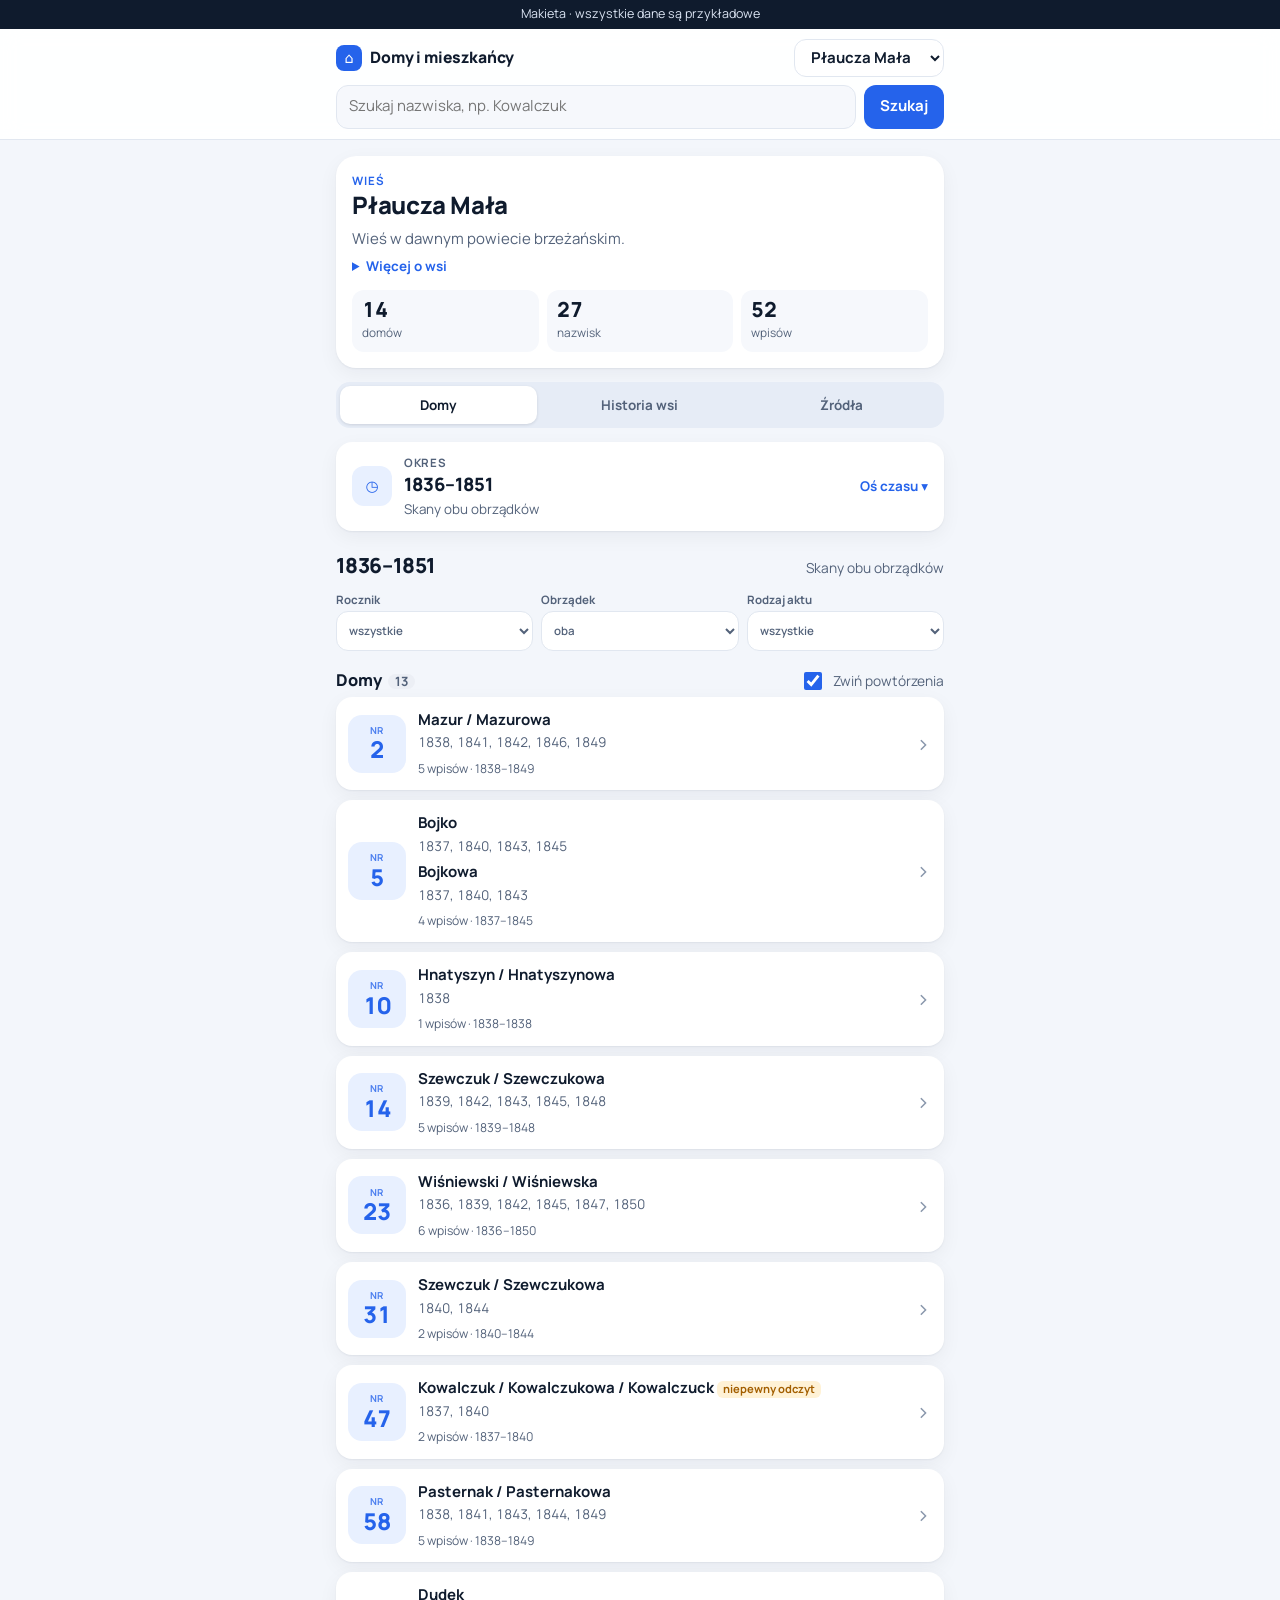
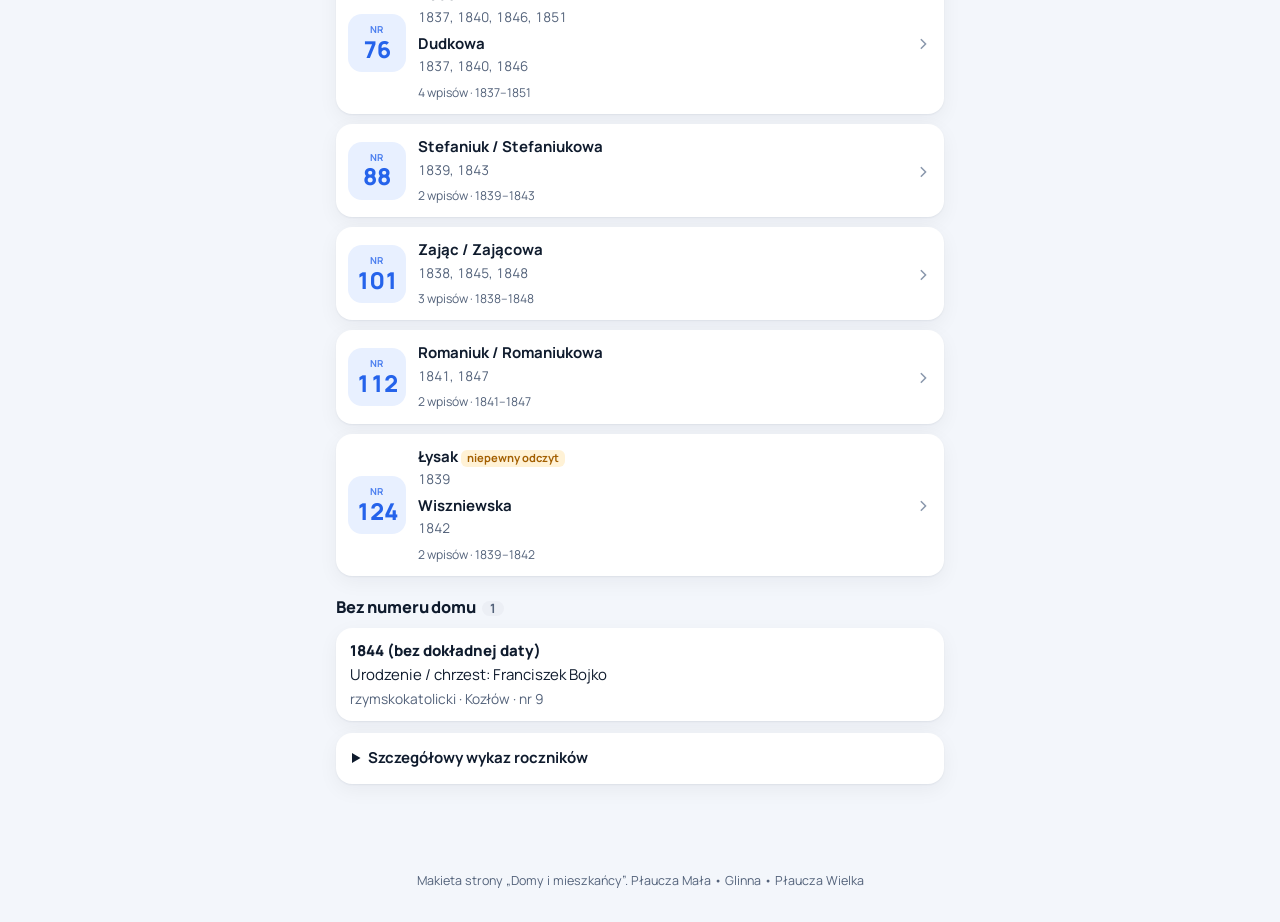
==== commit 4f05c81e: "Przebudowa makiety: jasny wygląd, lista domów od razu, więcej danych przykładowych Co-Authored-By: C" ====
--- a/mockup/index.html
+++ b/mockup/index.html
@@ -5,186 +5,194 @@
 <meta name="viewport" content="width=device-width, initial-scale=1">
 <title>Domy i mieszkańcy</title>
 <link rel="preconnect" href="https://fonts.googleapis.com">
-<link href="https://fonts.googleapis.com/css2?family=Source+Serif+4:opsz,wght@8..60,500;8..60,650&family=Source+Sans+3:wght@400;600&display=swap" rel="stylesheet">
+<link href="https://fonts.googleapis.com/css2?family=Manrope:wght@400;500;600;700;800&display=swap" rel="stylesheet">
 <style>
 :root {
-  --bg: #f7f3ec;
-  --surface: #fffdf9;
-  --surface-2: #efe8dc;
-  --ink: #2a2520;
-  --ink-2: #5d554c;
-  --line: #ddd3c4;
-  --accent: #7a3b1e;
+  --bg: #f3f6fb;
+  --surface: #ffffff;
+  --surface-2: #f6f8fc;
+  --ink: #0f1b2d;
+  --ink-2: #53627a;
+  --line: #e1e7f0;
+  --accent: #2563eb;
   --accent-ink: #ffffff;
-  --event: #9c2b2b;
-  --event-bg: #f8e4df;
-  --ok: #2f6b3a;     --ok-bg: #dcefdc;
-  --scan: #2c5a86;   --scan-bg: #dde9f5;
-  --part: #7a5d12;   --part-bg: #f5ebcc;
-  --cat: #5d554c;    --cat-bg: #e9e4dc;
-  --none: #8a8178;   --none-bg: transparent;
-  --warn: #8a4b00;   --warn-bg: #fdecc8;
-  --radius: 10px;
-  --serif: "Source Serif 4", Georgia, serif;
-  --sans: "Source Sans 3", system-ui, sans-serif;
-}
-@media (prefers-color-scheme: dark) {
-  :root:not([data-theme="light"]) {
-    --bg: #1b1916; --surface: #24211d; --surface-2: #2e2a25; --ink: #eee7dc; --ink-2: #b9afa2;
-    --line: #3d3832; --accent: #e09a6c; --accent-ink: #1b1916; --event: #f08f80; --event-bg: #3a2420;
-    --ok: #8fd09a; --ok-bg: #1f3423; --scan: #95c0ea; --scan-bg: #1d2c3b; --part: #e3c46d; --part-bg: #3a321b;
-    --cat: #c8bfb3; --cat-bg: #34302a; --none: #8f867b; --warn: #f2b35e; --warn-bg: #3b2c14;
-  }
-}
-:root[data-theme="dark"] {
-  --bg: #1b1916; --surface: #24211d; --surface-2: #2e2a25; --ink: #eee7dc; --ink-2: #b9afa2;
-  --line: #3d3832; --accent: #e09a6c; --accent-ink: #1b1916; --event: #f08f80; --event-bg: #3a2420;
-  --ok: #8fd09a; --ok-bg: #1f3423; --scan: #95c0ea; --scan-bg: #1d2c3b; --part: #e3c46d; --part-bg: #3a321b;
-  --cat: #c8bfb3; --cat-bg: #34302a; --none: #8f867b; --warn: #f2b35e; --warn-bg: #3b2c14;
+  --accent-soft: #e8f0ff;
+  --event: #e0405a;
+  --event-bg: #fff0f2;
+  --ok: #0e8a5f;     --ok-bg: #dff6ec;
+  --scan: #2563eb;   --scan-bg: #e4edff;
+  --part: #a35f00;   --part-bg: #fff2d6;
+  --cat: #5b6b82;    --cat-bg: #eceff5;
+  --none: #8896ab;
+  --warn: #a35f00;   --warn-bg: #fff2d6;
+  --radius: 16px;
+  --shadow: 0 1px 2px rgba(15,27,45,.06), 0 6px 20px rgba(15,27,45,.05);
+  --font: "Manrope", system-ui, sans-serif;
+  color-scheme: light;
 }
 * { box-sizing: border-box; }
 html { -webkit-text-size-adjust: 100%; }
-body { margin: 0; background: var(--bg); color: var(--ink); font: 16px/1.5 var(--sans); overflow-wrap: anywhere; }
-a { color: var(--accent); }
+body { margin: 0; background: var(--bg); color: var(--ink); font: 15px/1.5 var(--font); overflow-wrap: anywhere; }
+a { color: var(--accent); font-weight: 600; }
 button, select, input { font: inherit; color: inherit; }
-h1, h2, h3 { font-family: var(--serif); font-weight: 650; line-height: 1.2; margin: 0; }
-h1 { font-size: 1.35rem; }
-h2 { font-size: 1.2rem; }
-h3 { font-size: 1.02rem; }
-.wrap { max-width: 640px; margin: 0 auto; padding: 0 16px; }
-.mock-note { background: var(--warn-bg); color: var(--warn); font-size: .82rem; text-align: center; padding: 4px 16px; }
-
-/* Nagłówek */
-header.top { position: sticky; top: 0; z-index: 5; background: var(--surface); border-bottom: 1px solid var(--line); }
-header.top .wrap { padding-top: 10px; padding-bottom: 10px; display: grid; gap: 8px; }
-.brand { display: flex; justify-content: space-between; align-items: baseline; gap: 8px; }
-.brand small { color: var(--ink-2); font-size: .8rem; }
-.controls { display: grid; grid-template-columns: minmax(0, 1fr) minmax(0, 1.5fr); gap: 8px; }
-select, input[type="search"] { width: 100%; min-height: 42px; border: 1px solid var(--line); border-radius: 8px; background: var(--bg); padding: 6px 10px; }
-form.search { display: flex; gap: 6px; min-width: 0; }
-form.search input { min-width: 0; }
-.btn { white-space: nowrap; min-height: 42px; border: 1px solid var(--accent); background: var(--accent); color: var(--accent-ink); border-radius: 8px; padding: 6px 12px; cursor: pointer; font-weight: 600; }
-.btn.ghost { background: transparent; color: var(--accent); }
-.btn.small { min-height: 34px; padding: 4px 10px; font-size: .9rem; }
-
-main { padding: 14px 0 48px; }
-.lead { color: var(--ink-2); margin: 6px 0 12px; }
-.card { background: var(--surface); border: 1px solid var(--line); border-radius: var(--radius); padding: 12px 14px; margin: 10px 0; }
+h1, h2, h3 { margin: 0; line-height: 1.2; letter-spacing: -.01em; }
+h1 { font-size: .98rem; font-weight: 800; }
+h2 { font-size: 1.5rem; font-weight: 800; }
+h3 { font-size: 1rem; font-weight: 700; }
+.wrap { max-width: 640px; margin: 0 auto; padding-left: max(16px, env(safe-area-inset-left, 0px)); padding-right: max(16px, env(safe-area-inset-right, 0px)); }
+.mock-note { background: var(--ink); color: #dbe4f3; font-size: .78rem; text-align: center; padding: 5px 16px; }
+
+header.top { position: sticky; top: env(safe-area-inset-top, 0px); z-index: 5; background: rgba(255,255,255,.92); backdrop-filter: blur(10px); border-bottom: 1px solid var(--line); }
+header.top .wrap { padding-block: 10px; display: grid; gap: 8px; }
+.brand { display: flex; align-items: center; justify-content: space-between; gap: 10px; }
+.brand .logo { display: flex; align-items: center; gap: 8px; }
+.brand .logo i { width: 26px; height: 26px; border-radius: 8px; background: var(--accent); display: grid; place-items: center; color: #fff; font-style: normal; font-size: .9rem; }
+select, input[type="search"] { width: 100%; min-height: 44px; border: 1px solid var(--line); border-radius: 12px; background: var(--surface); padding: 6px 12px; }
+.brand select { width: auto; max-width: 150px; min-height: 38px; font-weight: 700; padding-right: 6px; }
+h1 { white-space: nowrap; }
+form.search { display: flex; gap: 8px; min-width: 0; }
+form.search input { min-width: 0; background: var(--surface-2); }
+input:focus-visible, select:focus-visible, button:focus-visible, a:focus-visible, summary:focus-visible { outline: 2px solid var(--accent); outline-offset: 2px; }
+.btn { white-space: nowrap; min-height: 44px; border: 0; background: var(--accent); color: var(--accent-ink); border-radius: 12px; padding: 6px 16px; cursor: pointer; font-weight: 700; }
+.btn.ghost { background: var(--accent-soft); color: var(--accent); }
+.btn.small { min-height: 36px; padding: 4px 12px; font-size: .88rem; }
+
+main { padding-top: 16px; padding-bottom: 56px; }
 .muted { color: var(--ink-2); }
-.small { font-size: .88rem; }
-.back { display: inline-block; margin-bottom: 8px; text-decoration: none; font-weight: 600; }
-
-/* Zakładki */
-.tabs { display: flex; gap: 4px; border-bottom: 1px solid var(--line); margin: 8px 0 12px; }
-.tabs button { flex: 1; background: none; border: 0; border-bottom: 3px solid transparent; padding: 8px 2px; cursor: pointer; color: var(--ink-2); font-weight: 600; font-size: .92rem; }
-.tabs button[aria-selected="true"] { color: var(--ink); border-color: var(--accent); }
+.small { font-size: .86rem; }
+.lead { color: var(--ink-2); margin: 8px 0 0; }
+.card { background: var(--surface); border-radius: var(--radius); box-shadow: var(--shadow); padding: 14px 16px; margin: 12px 0; }
+.back { display: inline-flex; align-items: center; gap: 4px; margin-bottom: 10px; text-decoration: none; }
+
+/* Wieś */
+.hero { background: var(--surface); border-radius: 20px; box-shadow: var(--shadow); padding: 16px; }
+.eyebrow { margin: 0 0 2px; font-size: .72rem; font-weight: 700; letter-spacing: .08em; text-transform: uppercase; color: var(--accent); }
+.more summary { cursor: pointer; color: var(--accent); font-weight: 700; font-size: .84rem; margin-top: 6px; }
+.more p { margin: 6px 0 0; }
+.stats { display: grid; grid-template-columns: repeat(3, minmax(0, 1fr)); gap: 8px; margin-top: 14px; }
+.stats div { background: var(--surface-2); border-radius: 12px; padding: 8px 10px; }
+.stats b { display: block; font-size: 1.3rem; font-weight: 800; line-height: 1.1; font-variant-numeric: tabular-nums; }
+.stats span { font-size: .74rem; color: var(--ink-2); }
+
+.tabs { display: grid; grid-template-columns: repeat(3, 1fr); gap: 4px; background: #e6ecf6; border-radius: 14px; padding: 4px; margin: 14px 0; }
+.tabs button { border: 0; background: none; border-radius: 10px; padding: 9px 4px; cursor: pointer; color: var(--ink-2); font-weight: 700; font-size: .84rem; }
+.tabs button[aria-selected="true"] { background: var(--surface); color: var(--ink); box-shadow: 0 1px 3px rgba(15,27,45,.12); }
 
 /* Oś czasu */
-.timeline details { background: var(--surface); border: 1px solid var(--line); border-radius: var(--radius); margin: 8px 0; }
-.timeline summary { list-style: none; cursor: pointer; padding: 12px 14px; display: flex; justify-content: space-between; align-items: center; gap: 8px; }
+details.tl { background: var(--surface); border-radius: var(--radius); box-shadow: var(--shadow); }
+details.tl > summary { list-style: none; cursor: pointer; padding: 12px 16px; display: grid; grid-template-columns: auto minmax(0, 1fr) auto; gap: 12px; align-items: center; }
+details.tl > summary::-webkit-details-marker { display: none; }
+.tl-ico { width: 40px; height: 40px; border-radius: 12px; background: var(--accent-soft); color: var(--accent); display: grid; place-items: center; font-weight: 800; }
+.tl-main small { display: block; font-size: .72rem; font-weight: 700; letter-spacing: .06em; text-transform: uppercase; color: var(--ink-2); }
+.tl-main strong { font-size: 1.15rem; font-weight: 800; }
+.tl-main span { display: block; color: var(--ink-2); font-size: .84rem; }
+.tl-change { color: var(--accent); font-weight: 700; font-size: .84rem; white-space: nowrap; }
+details.tl[open] .tl-change::after { content: " ▴"; } details.tl:not([open]) .tl-change::after { content: " ▾"; }
+.tl-body { padding: 0 12px 12px; border-top: 1px solid var(--line); }
+.timeline details { border-radius: 12px; margin: 8px 0; background: var(--surface-2); }
+.timeline summary { list-style: none; cursor: pointer; padding: 10px 12px; display: flex; justify-content: space-between; align-items: center; gap: 8px; }
 .timeline summary::-webkit-details-marker { display: none; }
-.timeline summary .yrs { font-family: var(--serif); font-weight: 650; font-size: 1.1rem; }
-.timeline summary::after { content: "▾"; color: var(--ink-2); transition: transform .15s; }
-.timeline details[open] summary::after { transform: rotate(180deg); }
-.timeline ol { list-style: none; margin: 0; padding: 0 10px 10px 22px; border-left: 2px solid var(--line); margin-left: 20px; }
+.timeline summary .yrs { font-weight: 800; font-size: 1.02rem; }
+.timeline summary::after { content: "▾"; color: var(--ink-2); }
+.timeline details[open] summary::after { content: "▴"; }
+.timeline ol { list-style: none; margin: 0 0 6px 18px; padding: 0 8px 4px 18px; border-left: 2px solid var(--line); }
 .timeline li { position: relative; margin: 6px 0; }
-.timeline li::before { content: ""; position: absolute; left: -29px; top: 16px; width: 12px; height: 12px; border-radius: 50%; background: var(--surface); border: 2px solid var(--ink-2); }
+.timeline li::before { content: ""; position: absolute; left: -26px; top: 18px; width: 10px; height: 10px; border-radius: 50%; background: var(--surface); border: 2px solid var(--none); }
 .timeline li.has::before { background: var(--ok); border-color: var(--ok); }
 .timeline li.event::before { border-radius: 2px; transform: rotate(45deg); background: var(--event); border-color: var(--event); }
-.period { width: 100%; text-align: left; background: var(--bg); border: 1px solid var(--line); border-radius: 8px; padding: 8px 10px; cursor: pointer; display: grid; gap: 2px; }
-.period[aria-pressed="true"] { border-color: var(--accent); box-shadow: inset 0 0 0 1px var(--accent); background: var(--surface); }
+.period { width: 100%; text-align: left; background: var(--surface); border: 1px solid var(--line); border-radius: 12px; padding: 9px 12px; cursor: pointer; display: grid; gap: 2px; }
+.period[aria-pressed="true"] { border-color: var(--accent); box-shadow: inset 0 0 0 1px var(--accent); background: var(--accent-soft); }
 .period .row { display: flex; justify-content: space-between; gap: 8px; align-items: baseline; }
-.period strong { font-family: var(--serif); }
-.period .desc { color: var(--ink-2); font-size: .86rem; }
-.evt { width: 100%; text-align: left; background: var(--event-bg); color: var(--ink); border: 1px dashed var(--event); border-radius: 8px; padding: 8px 10px; cursor: pointer; }
-.evt .lbl { display: inline-block; font-size: .72rem; font-weight: 600; letter-spacing: .04em; text-transform: uppercase; color: var(--event); margin-bottom: 2px; }
-.legend { display: flex; flex-wrap: wrap; gap: 4px 14px; font-size: .8rem; color: var(--ink-2); margin: 4px 0 0; }
-.legend span::before { content: ""; display: inline-block; width: 9px; height: 9px; border-radius: 50%; margin-right: 5px; border: 2px solid var(--ink-2); vertical-align: -1px; }
+.period .desc { color: var(--ink-2); font-size: .82rem; }
+.evt { width: 100%; text-align: left; background: var(--event-bg); border: 1px dashed var(--event); border-radius: 12px; padding: 9px 12px; cursor: pointer; }
+.evt .lbl { display: inline-block; font-size: .7rem; font-weight: 800; letter-spacing: .06em; text-transform: uppercase; color: var(--event); }
+.legend { display: flex; flex-wrap: wrap; gap: 4px 14px; font-size: .78rem; color: var(--ink-2); margin: 10px 4px 0; }
+.legend span::before { content: ""; display: inline-block; width: 9px; height: 9px; border-radius: 50%; margin-right: 5px; border: 2px solid var(--none); vertical-align: -1px; }
 .legend .l-has::before { background: var(--ok); border-color: var(--ok); }
-.legend .l-evt::before { border-radius: 1px; transform: rotate(45deg); background: var(--event); border-color: var(--event); }
+.legend .l-evt::before { border-radius: 2px; transform: rotate(45deg); background: var(--event); border-color: var(--event); }
 
 /* Znaczniki stanu */
-.chip { display: inline-block; font-size: .76rem; font-weight: 600; border-radius: 99px; padding: 1px 8px; white-space: nowrap; border: 1px solid transparent; }
+.chip { display: inline-block; font-size: .72rem; font-weight: 700; border-radius: 99px; padding: 2px 9px; white-space: nowrap; border: 1px solid transparent; }
 .s-opracowany { color: var(--ok); background: var(--ok-bg); }
-.s-w_opracowaniu { color: var(--ok); background: transparent; border-color: var(--ok); }
+.s-w_opracowaniu { color: var(--ok); background: #fff; border-color: var(--ok); }
 .s-skany_calosc { color: var(--scan); background: var(--scan-bg); }
 .s-skany_czesc { color: var(--part); background: var(--part-bg); }
 .s-katalog { color: var(--cat); background: var(--cat-bg); }
-.s-brak_ustalen { color: var(--none); border-color: var(--line); }
-.flag { display: inline-block; font-size: .74rem; font-weight: 600; color: var(--warn); background: var(--warn-bg); border-radius: 4px; padding: 0 5px; }
+.s-brak_ustalen { color: var(--none); border-color: var(--line); background: #fff; }
+.flag { display: inline-block; font-size: .7rem; font-weight: 700; color: var(--warn); background: var(--warn-bg); border-radius: 6px; padding: 0 6px; }
 
 /* Panel okresu */
-.panel-head { display: flex; justify-content: space-between; align-items: baseline; gap: 8px; flex-wrap: wrap; margin-top: 18px; }
-.filters { display: grid; grid-template-columns: repeat(3, minmax(0, 1fr)); gap: 6px; margin: 10px 0; }
-.filters label { font-size: .76rem; color: var(--ink-2); display: grid; gap: 2px; }
-.filters select { min-height: 38px; padding: 4px 6px; }
-.wykaz summary { cursor: pointer; font-weight: 600; }
-.wykaz table { width: 100%; border-collapse: collapse; margin-top: 8px; font-size: .88rem; }
-.wykaz th, .wykaz td { text-align: left; padding: 4px 4px; border-top: 1px solid var(--line); }
-.wykaz th { font-weight: 600; color: var(--ink-2); }
+.panel-head { display: flex; justify-content: space-between; align-items: baseline; gap: 8px; flex-wrap: wrap; margin-top: 22px; scroll-margin-top: 130px; }
+.panel-head h2 { font-size: 1.3rem; }
+.filters { display: grid; grid-template-columns: repeat(3, minmax(0, 1fr)); gap: 8px; margin: 12px 0; }
+.filters label { font-size: .72rem; font-weight: 700; color: var(--ink-2); display: grid; gap: 3px; }
+.filters select { min-height: 40px; padding: 4px 8px; font-weight: 600; }
+.wykaz summary { cursor: pointer; font-weight: 700; }
+.wykaz table { width: 100%; border-collapse: collapse; margin-top: 8px; font-size: .86rem; }
+.wykaz th, .wykaz td { text-align: left; padding: 5px 4px; border-top: 1px solid var(--line); }
+.wykaz th { color: var(--ink-2); font-weight: 700; }
 
 /* Domy */
-.houses { list-style: none; padding: 0; margin: 0; }
-.house { display: grid; grid-template-columns: 56px minmax(0, 1fr); gap: 10px; width: 100%; text-align: left; background: var(--surface); border: 1px solid var(--line); border-radius: var(--radius); padding: 10px 12px; margin: 8px 0; cursor: pointer; }
-.house .no { font-family: var(--serif); font-size: 1.5rem; font-weight: 650; color: var(--accent); line-height: 1; padding-top: 2px; }
-.house .no small { display: block; font-family: var(--sans); font-size: .68rem; font-weight: 600; color: var(--ink-2); text-transform: uppercase; letter-spacing: .04em; }
-.names { list-style: none; padding: 0; margin: 0; display: grid; gap: 2px; }
-.names b { font-weight: 600; }
-.names .yrs { color: var(--ink-2); font-size: .9rem; }
-.toggle { display: flex; align-items: center; gap: 8px; font-size: .9rem; color: var(--ink-2); margin: 6px 0; }
+.list-head { display: flex; justify-content: space-between; align-items: center; gap: 8px; margin: 18px 0 4px; }
+.houses { list-style: none; padding: 0; margin: 0; display: grid; gap: 10px; }
+.house { display: grid; grid-template-columns: 58px minmax(0, 1fr) auto; gap: 12px; align-items: center; width: 100%; text-align: left; background: var(--surface); border: 0; border-radius: var(--radius); box-shadow: var(--shadow); padding: 12px 14px 12px 12px; cursor: pointer; }
+.house:active { background: var(--surface-2); }
+.house .no { width: 58px; height: 58px; border-radius: 14px; background: var(--accent-soft); color: var(--accent); display: grid; place-content: center; text-align: center; font-size: 1.45rem; font-weight: 800; line-height: 1; font-variant-numeric: tabular-nums; }
+.house .no small { display: block; font-size: .6rem; font-weight: 700; letter-spacing: .08em; text-transform: uppercase; margin-bottom: 3px; opacity: .8; }
+.house .chev { color: var(--none); font-size: 1.4rem; }
+.names { list-style: none; padding: 0; margin: 0; display: grid; gap: 4px; }
+.names b { font-weight: 700; }
+.names .yrs { color: var(--ink-2); font-size: .84rem; font-variant-numeric: tabular-nums; }
+.hmeta { display: block; margin-top: 6px; font-size: .76rem; color: var(--ink-2); }
+.toggle { display: flex; align-items: center; gap: 8px; font-size: .86rem; color: var(--ink-2); margin: 12px 0 0; }
 .toggle input { width: 18px; height: 18px; accent-color: var(--accent); }
+.section-title { margin: 22px 0 8px; font-size: 1.02rem; font-weight: 800; }
+.count { display: inline-block; min-width: 22px; text-align: center; background: var(--cat-bg); color: var(--ink-2); border-radius: 99px; padding: 0 7px; font-size: .8rem; font-weight: 700; margin-left: 4px; }
 
 /* Wpisy */
-.seg { display: grid; grid-template-columns: 1fr 1fr; border: 1px solid var(--line); border-radius: 8px; overflow: hidden; margin: 10px 0; }
-.seg button { border: 0; background: var(--surface); padding: 8px; cursor: pointer; font-weight: 600; color: var(--ink-2); }
-.seg button[aria-pressed="true"] { background: var(--accent); color: var(--accent-ink); }
-.entry { background: var(--surface); border: 1px solid var(--line); border-radius: var(--radius); margin: 8px 0; }
-.entry summary { cursor: pointer; padding: 10px 12px; display: grid; gap: 2px; list-style: none; }
+.seg { display: grid; grid-template-columns: 1fr 1fr; background: #e6ecf6; border-radius: 12px; padding: 4px; margin: 12px 0; gap: 4px; }
+.seg button { border: 0; background: none; border-radius: 9px; padding: 8px; cursor: pointer; font-weight: 700; color: var(--ink-2); }
+.seg button[aria-pressed="true"] { background: var(--surface); color: var(--ink); box-shadow: 0 1px 3px rgba(15,27,45,.12); }
+.entry { background: var(--surface); border-radius: var(--radius); box-shadow: var(--shadow); margin: 10px 0; }
+.entry summary { cursor: pointer; padding: 12px 14px; display: grid; gap: 2px; list-style: none; }
 .entry summary::-webkit-details-marker { display: none; }
-.entry .when { font-family: var(--serif); font-weight: 650; }
-.entry .body { padding: 0 12px 12px; border-top: 1px solid var(--line); }
-dl.meta { display: grid; grid-template-columns: max-content minmax(0, 1fr); gap: 4px 12px; margin: 10px 0; font-size: .9rem; }
+.entry .when { font-weight: 800; }
+.entry .body { padding: 0 14px 14px; border-top: 1px solid var(--line); }
+dl.meta { display: grid; grid-template-columns: max-content minmax(0, 1fr); gap: 5px 14px; margin: 12px 0; font-size: .88rem; }
 dl.meta dt { color: var(--ink-2); }
-dl.meta dd { margin: 0; }
+dl.meta dd { margin: 0; font-weight: 600; }
 .people { list-style: none; margin: 8px 0; padding: 0; display: grid; gap: 6px; }
-.people li { background: var(--bg); border-radius: 8px; padding: 6px 10px; font-size: .92rem; }
-.people .role { font-size: .76rem; color: var(--ink-2); text-transform: uppercase; letter-spacing: .03em; font-weight: 600; }
-.src-read { font-size: .8rem; color: var(--ink-2); }
-.note { border-left: 3px solid var(--part); background: var(--part-bg); padding: 8px 10px; border-radius: 0 8px 8px 0; font-size: .9rem; margin: 10px 0; }
-.note.event { border-color: var(--event); background: var(--event-bg); }
-
-/* Wyniki */
-.result { display: block; width: 100%; text-align: left; background: var(--surface); border: 1px solid var(--line); border-radius: var(--radius); padding: 10px 12px; margin: 8px 0; cursor: pointer; }
-.result .nm { font-weight: 600; font-size: 1.02rem; }
-.result .where { color: var(--ink-2); font-size: .9rem; }
-
-/* Pusty wynik */
-.empty { background: var(--surface); border: 1px dashed var(--line); border-radius: var(--radius); padding: 14px; margin: 10px 0; }
+.people li { background: var(--surface-2); border-radius: 12px; padding: 8px 12px; font-size: .9rem; }
+.people .role { font-size: .7rem; color: var(--ink-2); text-transform: uppercase; letter-spacing: .06em; font-weight: 700; }
+.src-read { font-size: .78rem; color: var(--ink-2); }
+.note { background: var(--part-bg); color: #6b4200; padding: 10px 12px; border-radius: 12px; font-size: .86rem; margin: 12px 0; }
+.note.event { background: var(--event-bg); color: #7a1f30; }
+
+.result { display: block; width: 100%; text-align: left; background: var(--surface); border: 0; border-radius: var(--radius); box-shadow: var(--shadow); padding: 12px 14px; margin: 10px 0; cursor: pointer; }
+.result .nm { font-weight: 800; font-size: 1.05rem; }
+.result .where { color: var(--ink-2); font-size: .88rem; }
+.empty { background: var(--surface); border: 1.5px dashed #c6d1e3; border-radius: var(--radius); padding: 16px; margin: 14px 0; }
 .empty h3 { margin-bottom: 6px; }
-.empty ul { margin: 8px 0; padding-left: 18px; }
-.empty li { margin: 3px 0; }
-
-.section-title { margin: 20px 0 4px; font-size: 1.05rem; }
-.event-head { border-left: 4px solid var(--event); padding-left: 10px; }
-.event-head .lbl { color: var(--event); font-size: .75rem; font-weight: 600; text-transform: uppercase; letter-spacing: .05em; }
-.two { display: grid; grid-template-columns: 1fr 1fr; gap: 8px; margin: 12px 0; }
-.two .btn { width: 100%; white-space: normal; }
-.srcs { list-style: none; padding: 0; margin: 0; }
-footer { color: var(--ink-2); font-size: .8rem; text-align: center; padding: 20px 16px 32px; }
+.empty ul { margin: 10px 0; padding-left: 0; list-style: none; display: grid; gap: 6px; }
+.event-head { border-left: 4px solid var(--event); padding-left: 12px; }
+.event-head .lbl { color: var(--event); font-size: .72rem; font-weight: 800; text-transform: uppercase; letter-spacing: .08em; }
+.two { display: grid; grid-template-columns: 1fr 1fr; gap: 10px; margin: 14px 0; }
+.two .btn { width: 100%; white-space: normal; padding-block: 10px; }
+footer { color: var(--ink-2); font-size: .78rem; text-align: center; padding: 20px 16px 32px; }
 </style>
 </head>
 <body>
-<div class="mock-note">Makieta. Wszystkie nazwiska, numery aktów i część sygnatur są przykładowe.</div>
+<div class="mock-note">Makieta · wszystkie dane są przykładowe</div>
 <header class="top">
   <div class="wrap">
-    <div class="brand"><h1>Domy i mieszkańcy</h1><small>1700–1945</small></div>
-    <div class="controls">
+    <div class="brand">
+      <div class="logo"><i aria-hidden="true">⌂</i><h1>Domy i mieszkańcy</h1></div>
       <select id="village" aria-label="Wybór wsi"></select>
-      <form class="search" id="searchForm" role="search">
-        <input type="search" id="q" placeholder="Nazwisko…" aria-label="Szukaj nazwiska" autocomplete="off">
-        <button class="btn" type="submit" aria-label="Szukaj">Szukaj</button>
-      </form>
     </div>
+    <form class="search" id="searchForm" role="search">
+      <input type="search" id="q" placeholder="Szukaj nazwiska, np. Kowalczuk" aria-label="Szukaj nazwiska" autocomplete="off">
+      <button class="btn" type="submit">Szukaj</button>
+    </form>
   </div>
 </header>
 <main class="wrap" id="app" tabindex="-1"></main>
@@ -314,6 +322,38 @@
     P("Wasyl","Kowalczuk","dziecko",47,"47",true), P("Hryć","Kowalczuk","ojciec",47,"47",true) ] },
 ];
 
+/* ---- więcej danych przykładowych: rodziny z domami w latach 1836–1851 ---- */
+(function () {
+  let n = 100;
+  const add = (v, y, rite, kind, src, people, extra = {}) => {
+    n++;
+    const mm = String(1 + (n * 7) % 12).padStart(2, "0"), dd = String(1 + (n * 11) % 28).padStart(2, "0");
+    ACTS.push({ id: `${v}-${y}-${kind}-x${n}`, v, date: `${y}-${mm}-${dd}`, rite, kind, src, nr: String(1 + (n * 3) % 60), page: rite === "rz" ? `s. ${10 + (n * 5) % 150}` : `k. ${2 + (n * 3) % 40}`, scan: "#", people, ...extra });
+  };
+  const fam = (v, dom, rite, src, sur, fem, father, mother, maiden, kids, deaths = []) => {
+    for (const [y, kid] of kids) add(v, y, rite, "U", src, [P(kid, sur, "dziecko", dom, "", true), P(father, sur, "ojciec", dom, "", true), P(mother, fem, "matka", dom, "", true, "pewny", "pewny", maiden)]);
+    for (const [y, who, role] of deaths) add(v, y, rite, "Z", src, [P(who, role === "zmarla" ? fem : sur, role, dom, "", true)]);
+  };
+  const rz = "koz", gk = "pwgk";
+  fam("pm", 2, "rz", rz, "Mazur", "Mazurowa", "Wojciech", "Maria", "Dudek", [[1838, "Jan"], [1841, "Anna"], [1846, "Marcin"]], [[1849, "Maria", "zmarla"]]);
+  fam("pm", 5, "rz", rz, "Bojko", "Bojkowa", "Jakub", "Zofia", "Mazur", [[1837, "Tomasz"], [1840, "Katarzyna"], [1843, "Józef"]]);
+  fam("pm", 14, "gk", gk, "Szewczuk", "Szewczukowa", "Semen", "Hanna", "Hrycak", [[1839, "Mykoła"], [1842, "Oleksa"], [1845, "Marijka"]], [[1848, "Semen", "zmarly"]]);
+  fam("pm", 23, "rz", rz, "Wiśniewski", "Wiśniewska", "Tomasz", "Rozalia", "Łysak", [[1836, "Antoni"], [1839, "Rozalia"], [1842, "Piotr"], [1850, "Marianna"]], [[1847, "Antoni", "zmarly"]]);
+  fam("pm", 31, "rz", rz, "Szewczuk", "Szewczukowa", "Piotr", "Maria", "Bojko", [[1840, "Wojciech"], [1844, "Agnieszka"]]);
+  fam("pm", 58, "gk", gk, "Pasternak", "Pasternakowa", "Hryć", "Katryna", "Stefaniuk", [[1838, "Dmytro"], [1841, "Hanna"], [1844, "Iwan"], [1849, "Petro"]]);
+  fam("pm", 76, "rz", rz, "Dudek", "Dudkowa", "Franciszek", "Salomea", "Kozioł", [[1837, "Stanisław"], [1840, "Salomea"], [1846, "Ignacy"]], [[1851, "Franciszek", "zmarly"]]);
+  fam("pm", 88, "gk", gk, "Stefaniuk", "Stefaniukowa", "Wasyl", "Paraska", "Melnyk", [[1839, "Mychajło"], [1843, "Anastazja"]]);
+  fam("pm", 101, "rz", rz, "Zając", "Zającowa", "Michał", "Ewa", "Kaczmarek", [[1838, "Jakub"], [1845, "Ewa"], [1848, "Walenty"]]);
+  fam("pm", 112, "gk", gk, "Romaniuk", "Romaniukowa", "Andrij", "Marija", "Danyluk", [[1841, "Iwan"], [1847, "Teodozija"]]);
+  add("pm", 1845, "rz", "M", rz, [P("Józef", "Bojko", "pan_mlody", 5, "", true), P("Rozalia", "Wiśniewska", "panna_mloda", 23, "", true), P("Tomasz", "Wiśniewski", "swiadek")]);
+  add("pm", 1843, "gk", "M", gk, [P("Hryć", "Pasternak", "pan_mlody", 58, "", true), P("Hanna", "Szewczuk", "panna_mloda", 14, "", true)]);
+  /* inne wsie */
+  fam("gl", 12, "gk", gk, "Kowalczuk", "Kowalczukowa", "Hryhorij", "Anna", "Mazur", [[1840, "Petro"], [1844, "Oksana"]]);
+  fam("gl", 3, "gk", gk, "Mazur", "Mazurowa", "Iwan", "Marija", "Kowalczuk", [[1842, "Wasyl"]]);
+  fam("gl", 47, "rz", "bud1", "Lysak", "Lysakowa", "Jan", "Helena", "Boyko", [[1888, "Józef"], [1892, "Helena"]]);
+  fam("pw", 9, "gk", gk, "Hnatyszyn", "Hnatyszynowa", "Mykoła", "Kateryna", "Szewczuk", [[1847, "Stepan"], [1848, "Hanna"]]);
+})();
+
 const EVENTS = [
   { id: "pozar-1910", v: "pm", title: "Pożar Płauczy Małej, 1910", date: "1910", dateNote: "Dokładna data do potwierdzenia",
     desc: "Pożar strawił znaczną część zabudowy wsi. Opis w makiecie jest przykładowy; właściwa treść zostanie uzupełniona na podstawie relacji prasowej i dokumentów parafialnych.",
@@ -346,21 +386,16 @@
 };
 
 /* ===================== STAN / ROUTING ===================== */
-let S = {};
-function readHash() {
-  const p = new URLSearchParams(location.hash.slice(1));
-  S = Object.fromEntries(p.entries());
+let S = { w: "pm", v: "wies", t: "domy", o: "1836-1851" };
+const STACK = [];
+function go(patch, replace = false) {
+  if (!replace) STACK.push({ ...S });
+  S = { ...S, ...patch };
+  for (const k of Object.keys(S)) if (S[k] === "" || S[k] == null) delete S[k];
   S.w = S.w || "pm"; S.v = S.v || "wies"; S.t = S.t || "domy";
-}
-function go(patch, replace = false) {
-  const next = { ...S, ...patch };
-  for (const k of Object.keys(next)) if (next[k] === "" || next[k] == null) delete next[k];
-  const h = "#" + new URLSearchParams(next).toString();
-  if (replace) history.replaceState(null, "", h); else history.pushState(null, "", h);
   route(true);
 }
-window.addEventListener("popstate", () => route(true));
-window.addEventListener("hashchange", () => route(true));
+function goBack() { if (STACK.length) { S = STACK.pop(); route(true); } else go({ v: "wies" }); }
 
 /* ===================== FILTRY I INDEKSY ===================== */
 function actsIn(v, from, to, f = {}) {
@@ -385,11 +420,12 @@
   const houses = [...map.entries()].sort((x, y) => x[0] - y[0]);
   return { houses, noHouse };
 }
+const stem = n => n.replace(/(owna|owa)$/, "").replace(/ska$/, "ski");
 function namesForHouse(rows, collapse) {
   if (collapse) {
     const g = new Map();
     for (const { a, p } of rows) {
-      const key = variantOf[norm(p.nazw)] || norm(p.nazw);
+      const key = variantOf[norm(p.nazw)] || stem(norm(p.nazw));
       if (!g.has(key)) g.set(key, { names: new Set(), years: [], flag: false });
       const e = g.get(key); e.names.add(p.nazw); e.years.push(year(a)); if (p.pn !== "pewny" || p.pd !== "pewny") e.flag = true;
     }
@@ -403,29 +439,44 @@
 function stateChip(s) { return `<span class="chip s-${s}">${STATE[s]}</span>`; }
 function periodHasData(v, p) { return ACTS.some(a => a.v === v && year(a) >= p.from && year(a) <= p.to); }
 
+function villageStats(v) {
+  const acts = ACTS.filter(a => a.v === v);
+  const houses = new Set(acts.flatMap(a => a.people.filter(p => p.miesz && p.dom != null && p.dom !== "").map(p => p.dom)));
+  const names = new Set(acts.flatMap(a => a.people.map(p => norm(p.nazw))));
+  return { houses: houses.size, names: names.size, acts: acts.length };
+}
+function descBlock(d) {
+  const i = d.indexOf(". ");
+  if (i < 0) return `<p class="lead">${esc(d)}</p>`;
+  return `<p class="lead">${esc(d.slice(0, i + 1))}</p><details class="more"><summary>Więcej o wsi</summary><p class="small muted">${esc(d.slice(i + 2))}</p></details>`;
+}
 function viewVillage() {
   const v = VILLAGES.find(x => x.id === S.w);
-  const tab = S.t;
-  let h = `<h2>${esc(v.name)}</h2><p class="lead">${esc(v.desc)}</p>
+  const tab = S.t, st = villageStats(v.id);
+  let h = `<section class="hero"><p class="eyebrow">Wieś</p><h2>${esc(v.name)}</h2>${descBlock(v.desc)}
+    <div class="stats"><div><b>${st.houses}</b><span>domów</span></div><div><b>${st.names}</b><span>nazwisk</span></div><div><b>${st.acts}</b><span>wpisów</span></div></div></section>
   <div class="tabs" role="tablist">
-    ${[["domy", "Domy i mieszkańcy"], ["historia", "Historia wsi"], ["zrodla", "Źródła"]].map(([k, l]) =>
+    ${[["domy", "Domy"], ["historia", "Historia wsi"], ["zrodla", "Źródła"]].map(([k, l]) =>
       `<button role="tab" aria-selected="${tab === k}" data-tab="${k}">${l}</button>`).join("")}
   </div>`;
   if (tab === "zrodla") return h + viewSources(v.id);
   h += timeline(v.id);
   if (tab === "historia") return h + viewHistory(v.id);
   if (S.o) h += periodPanel(v.id, findPeriod(S.o));
-  else h += `<p class="muted small">Rozwiń część osi i wybierz okres, aby zobaczyć listę domów.</p>`;
+  else h += `<div class="empty"><h3>Wybierz okres</h3><p class="small muted">Rozwiń oś czasu powyżej i wybierz okres, aby zobaczyć listę domów.</p></div>`;
   return h;
 }
 
 function timeline(v) {
-  const openPart = S.o ? PARTS.findIndex(pt => pt.periods.some(p => pkey(p) === S.o)) : -1;
-  let h = `<div class="timeline" aria-label="Oś czasu">`;
+  const cur = S.o ? findPeriod(S.o) : null;
+  const openPart = cur ? PARTS.findIndex(pt => pt.periods.some(p => pkey(p) === S.o)) : -1;
+  let h = `<details class="tl" ${cur ? "" : "open"}><summary><span class="tl-ico" aria-hidden="true">◷</span>
+    <span class="tl-main"><small>Okres</small>${cur ? `<strong>${cur.from}–${cur.to}</strong><span>${esc(cur.title)}</span>` : "<strong>Wybierz okres</strong>"}</span><span class="tl-change">Oś czasu</span></summary>
+    <div class="tl-body"><div class="timeline" aria-label="Oś czasu">`;
   PARTS.forEach((pt, i) => {
     const cnt = pt.periods.filter(p => periodHasData(v, p)).length;
     h += `<details ${i === openPart ? "open" : ""}><summary><span><span class="yrs">${pt.label}</span><br>
-      <span class="muted small">${pt.periods.length} okres${pt.periods.length > 4 ? "ów" : "y"} · ${cnt ? cnt + " z opracowanymi wpisami" : "brak opracowanych wpisów"}</span></span></summary><ol>`;
+      <span class="muted small">${cnt ? cnt + " z " + pt.periods.length + " okresów ma wpisy" : "brak opracowanych wpisów"}</span></span></summary><ol>`;
     for (const p of pt.periods) {
       for (const e of EVENTS.filter(e => e.v === v && +e.date.slice(0, 4) === p.from))
         h += `<li class="event"><button class="evt" data-event="${e.id}"><span class="lbl">◆ Wydarzenie</span><br><strong>${esc(e.title)}</strong><br><span class="muted small">${esc(e.dateNote)}</span></button></li>`;
@@ -436,7 +487,7 @@
     }
     h += `</ol></details>`;
   });
-  return h + `</div><div class="legend"><span class="l-has">okres z opracowanymi wpisami</span><span>okres bez wpisów</span><span class="l-evt">wydarzenie</span></div>`;
+  return h + `</div><div class="legend"><span class="l-has">okres z opracowanymi wpisami</span><span>okres bez wpisów</span><span class="l-evt">wydarzenie</span></div></div></details>`;
 }
 
 function wykaz(v, p, open = false) {
@@ -492,20 +543,22 @@
   </div>`;
   const ev = EVENTS.find(e => e.v === v && e.after === pkey(p));
   if (ev) h += `<div class="note event">Okres zaczyna się w roku wydarzenia „${esc(ev.title)}”. ${esc(ev.dateNote)}, dlatego wpisy z ${ev.date} r. nie są dzielone na sprzed i po pożarze. <a href="#" data-event="${ev.id}">Karta wydarzenia</a></div>`;
-  h += wykaz(v, p);
   if (!houses.length && !noHouse.length) {
-    return h + emptyState(v, S.r ? +S.r : p.from, S.r ? +S.r : p.to, S.ob, S.r || S.ob || S.rd ? "Brak wpisów dla wybranych filtrów" : "Ten okres nie ma jeszcze opracowanych wpisów");
+    return h + wykaz(v, p) + emptyState(v, S.r ? +S.r : p.from, S.r ? +S.r : p.to, S.ob, S.r || S.ob || S.rd ? "Brak wpisów dla wybranych filtrów" : "Ten okres nie ma jeszcze opracowanych wpisów");
   }
-  h += `<label class="toggle"><input type="checkbox" data-collapse ${collapse ? "checked" : ""}> Zwiń powtórzenia nazwiska</label>
-    <h3 class="section-title">Domy (${houses.length})</h3><ul class="houses">`;
+  h += `<div class="list-head"><h3 class="section-title" style="margin:0">Domy <span class="count">${houses.length}</span></h3>
+    <label class="toggle" style="margin:0"><input type="checkbox" data-collapse ${collapse ? "checked" : ""}> Zwiń powtórzenia</label></div><ul class="houses">`;
   for (const [no, rows] of houses) {
     const names = namesForHouse(rows, collapse);
-    h += `<li><button class="house" data-house="${no}"><span class="no"><small>nr</small>${no}</span><ul class="names">
-      ${names.map(n => `<li><b>${esc(n.name)}</b> ${n.flag ? '<span class="flag">niepewny odczyt</span>' : ""}<br><span class="yrs">${n.years}</span></li>`).join("")}</ul></button></li>`;
+    const yrs = rows.map(r => year(r.a));
+    h += `<li><button class="house" data-house="${no}" aria-label="Dom numer ${no}"><span class="no"><small>nr</small>${no}</span><span><ul class="names">
+      ${names.map(n => `<li><b>${esc(n.name)}</b> ${n.flag ? '<span class="flag">niepewny odczyt</span>' : ""}<br><span class="yrs">${n.years}</span></li>`).join("")}</ul>
+      <span class="hmeta">${new Set(rows.map(r => r.a.id)).size} wpisów · ${Math.min(...yrs)}–${Math.max(...yrs)}</span></span><span class="chev" aria-hidden="true">›</span></button></li>`;
   }
   h += `</ul>`;
-  h += `<h3 class="section-title">Bez numeru domu (${noHouse.length})</h3>`;
+  h += `<h3 class="section-title">Bez numeru domu <span class="count">${noHouse.length}</span></h3>`;
   h += noHouse.length ? noHouse.map(entryCard).join("") : `<p class="muted small">Wszystkie wpisy w tym zakresie mają numer domu.</p>`;
+  h += wykaz(v, p);
   return h;
 }
 
@@ -664,7 +717,6 @@
 /* ===================== RENDER ===================== */
 let lastView = "";
 function route(scroll) {
-  readHash();
   document.getElementById("village").value = S.w;
   document.getElementById("q").value = S.v === "szukaj" ? (S.q || "") : "";
   const views = { wies: viewVillage, dom: viewHouse, akt: viewAct, szukaj: viewSearch, wydarzenie: viewEvent };
@@ -693,7 +745,7 @@
   else if (d.gotoPeriod) { go({ v: "wies", t: "domy", o: d.gotoPeriod, r: "", e: "" }); requestAnimationFrame(() => document.getElementById("okres")?.scrollIntoView({ block: "start" })); }
   else if (d.scope) go({ z: d.scope === "all" ? "all" : "" }, true);
   else if ("allvOn" in d) go({ all: "1" }, true);
-  else if ("back" in d) history.length > 1 ? history.back() : go({ v: "wies" });
+  else if ("back" in d) goBack();
 });
 app.addEventListener("change", ev => {
   const t = ev.target;
@@ -703,5 +755,6 @@
 });
 route(false);
 </script>
+
 </body>
 </html>
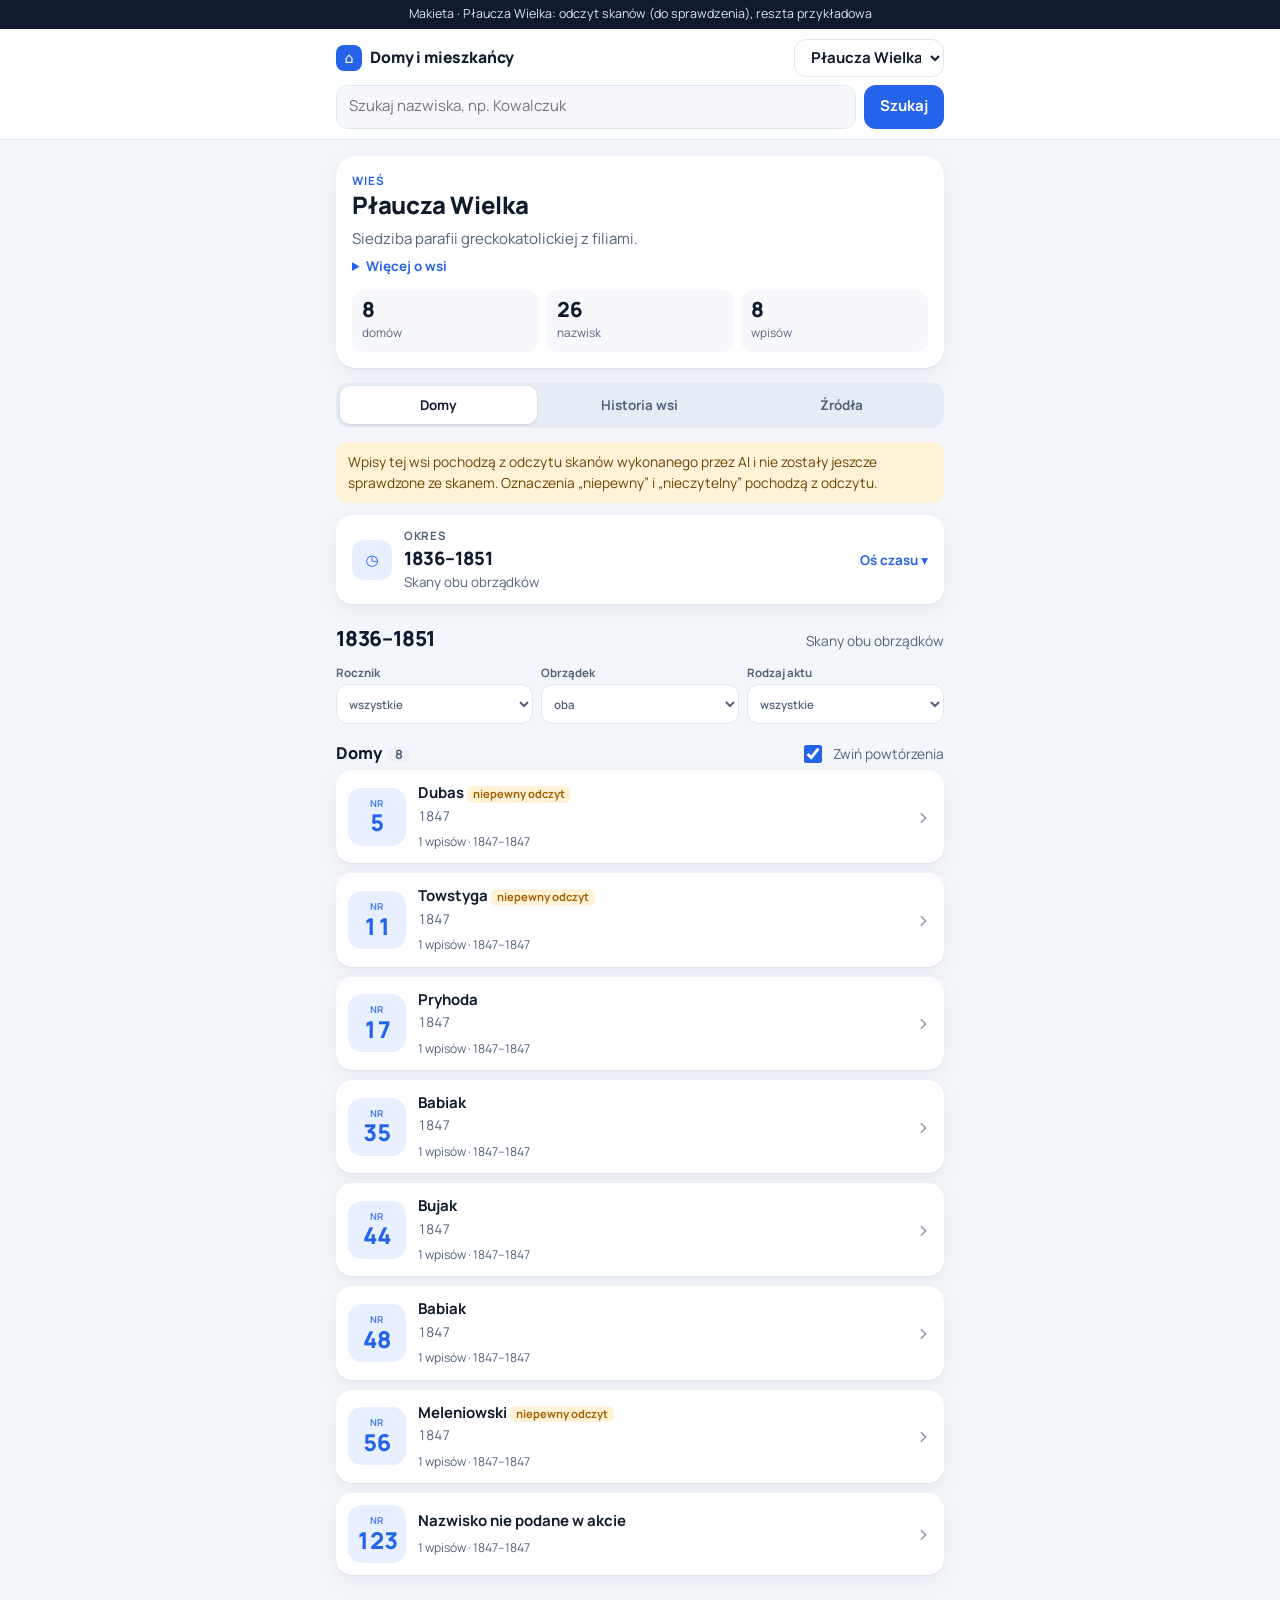
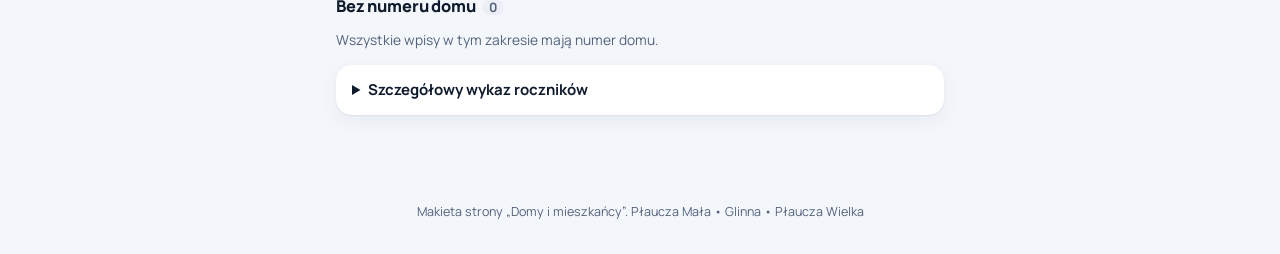
==== commit 620476aa: "Makieta na danych z odczytu skanów (Płaucza Wielka 1847) i skrypt wczytujący CSV Co-Authored-By: Cla" ====
--- a/mockup/index.html
+++ b/mockup/index.html
@@ -182,7 +182,7 @@
 </style>
 </head>
 <body>
-<div class="mock-note">Makieta · wszystkie dane są przykładowe</div>
+<div class="mock-note">Makieta · Płaucza Wielka: odczyt skanów (do sprawdzenia), reszta przykładowa</div>
 <header class="top">
   <div class="wrap">
     <div class="brand">
@@ -242,7 +242,7 @@
 };
 const RITE = { rz: "rzymskokatolicki", gk: "greckokatolicki" };
 const KIND = { U: "Urodzenie / chrzest", M: "Małżeństwo", Z: "Zgon" };
-const ROLE = { dziecko: "dziecko", ojciec: "ojciec", matka: "matka", chrzestny: "chrzestny", chrzestna: "chrzestna", swiadek: "świadek", zmarly: "zmarły", zmarla: "zmarła", pan_mlody: "pan młody", panna_mloda: "panna młoda" };
+const ROLE = { dziecko: "dziecko", ojciec: "ojciec", matka: "matka", chrzestny: "chrzestny", chrzestna: "chrzestna", swiadek: "świadek", zmarly: "zmarły", zmarla: "zmarła", pan_mlody: "pan młody", panna_mloda: "panna młoda", dziadek_matki: "ojciec matki", maz_chrzestnej: "mąż chrzestnej", akuszerka: "akuszerka", kaplan: "kapłan", inna: "inna", rodzic_pana_mlodego: "rodzic pana młodego", rodzic_panny_mlodej: "rodzic panny młodej" };
 const STATE = {
   opracowany: "Opracowany", w_opracowaniu: "W opracowaniu", skany_calosc: "Skany do opracowania",
   skany_czesc: "Skany częściowe", katalog: "Znany z katalogu", brak_ustalen: "Źródła nie ustalono",
@@ -260,7 +260,7 @@
   ["pm","rz",1910,1910,"opracowany"], ["pm","rz",1911,1918,"skany_czesc"], ["pm","gk",1911,1918,"katalog"],
   ["pm","rz",1919,1938,"katalog"], ["pm","gk",1919,1938,"katalog"],
   ["gl","rz",1700,1945,"brak_ustalen"], ["gl","gk",1700,1945,"brak_ustalen"], ["gl","gk",1836,1851,"skany_calosc"], ["gl","rz",1872,1909,"skany_calosc"], ["gl","rz",1910,1938,"katalog"],
-  ["pw","rz",1700,1945,"brak_ustalen"], ["pw","gk",1700,1945,"brak_ustalen"], ["pw","gk",1836,1851,"skany_calosc"], ["pw","gk",1847,1848,"opracowany"], ["pw","gk",1852,1918,"katalog"],
+  ["pw","rz",1700,1945,"brak_ustalen"], ["pw","gk",1700,1945,"brak_ustalen"], ["pw","gk",1836,1851,"skany_calosc"], ["pw","gk",1847,1847,"w_opracowaniu"], ["pw","gk",1848,1848,"skany_calosc"], ["pw","gk",1852,1918,"katalog"],
 ];
 function yearState(v, rite, y) {
   let s = "brak_ustalen";
@@ -318,8 +318,6 @@
     P("Andrzej","Mazur","zmarly",2,"2",true) ] },
   { id: "pm-1910-U-033", v: "pm", date: "1910", rite: "rz", kind: "U", src: "bud3", nr: "33", page: "s. 12", scan: "#", note: "W akcie brak dnia i miesiąca; znany tylko rok.", people: [
     P("Anna","Szewczuk","dziecko",31,"31",true), P("Piotr","Szewczuk","ojciec",31,"31",true) ] },
-  { id: "pw-1847-U-011", v: "pw", date: "1847-02-28", rite: "gk", kind: "U", src: "pw47", nr: "11", page: "k. 5", scan: "https://www.szukajwarchiwach.gov.pl/jednostka/-/jednostka/18135536", people: [
-    P("Wasyl","Kowalczuk","dziecko",47,"47",true), P("Hryć","Kowalczuk","ojciec",47,"47",true) ] },
 ];
 
 /* ---- więcej danych przykładowych: rodziny z domami w latach 1836–1851 ---- */
@@ -351,8 +349,18 @@
   fam("gl", 12, "gk", gk, "Kowalczuk", "Kowalczukowa", "Hryhorij", "Anna", "Mazur", [[1840, "Petro"], [1844, "Oksana"]]);
   fam("gl", 3, "gk", gk, "Mazur", "Mazurowa", "Iwan", "Marija", "Kowalczuk", [[1842, "Wasyl"]]);
   fam("gl", 47, "rz", "bud1", "Lysak", "Lysakowa", "Jan", "Helena", "Boyko", [[1888, "Józef"], [1892, "Helena"]]);
-  fam("pw", 9, "gk", gk, "Hnatyszyn", "Hnatyszynowa", "Mykoła", "Kateryna", "Szewczuk", [[1847, "Stepan"], [1848, "Hanna"]]);
 })();
+
+/*REAL-DATA-START*/
+ACTS.push({"id": "app-879-151-1847-U-s062a", "v": "pw", "date": "1847-01-02", "rite": "gk", "kind": "U", "src": "pw47", "nr": "", "page": "s. 62", "scan": "https://photos.szukajwarchiwach.gov.pl/05ef61fd1ba9f47deb39abc389adecdba1cf35ea38b65151596e0fe9e85fe8c0_max", "note": "", "unverified": true, "people": [{"imie": "Julianna", "nazw": "Towstyga", "rola": "dziecko", "dom": 11, "domSrc": "11", "miesz": true, "pn": "pewny", "pd": "pewny", "pan": "", "note": "", "der": true}, {"imie": "Paulus", "nazw": "Towstyga", "rola": "ojciec", "dom": 11, "domSrc": "11", "miesz": true, "pn": "niepewny", "pd": "pewny", "pan": "", "note": ""}, {"imie": "Anastasia", "nazw": "", "rola": "matka", "dom": 11, "domSrc": "11", "miesz": true, "pn": "pewny", "pd": "pewny", "pan": "Bortnyk", "note": "Córka Andreae Bortnyk", "panDer": true}, {"imie": "Andreae", "nazw": "Bortnyk", "rola": "dziadek_matki", "dom": null, "domSrc": "", "miesz": false, "pn": "pewny", "pd": "pewny", "pan": "", "note": ""}, {"imie": "Tomas", "nazw": "S…vinski", "rola": "chrzestny", "dom": null, "domSrc": "", "miesz": false, "pn": "nieczytelny", "pd": "pewny", "pan": "", "note": ""}, {"imie": "Anastasia", "nazw": "", "rola": "chrzestna", "dom": null, "domSrc": "", "miesz": false, "pn": "pewny", "pd": "pewny", "pan": "", "note": "Żona Alexii Bortnyk"}, {"imie": "Alexii", "nazw": "Bortnyk", "rola": "maz_chrzestnej", "dom": null, "domSrc": "", "miesz": false, "pn": "pewny", "pd": "pewny", "pan": "", "note": ""}, {"imie": "Maria", "nazw": "Re…tycha", "rola": "akuszerka", "dom": null, "domSrc": "", "miesz": false, "pn": "nieczytelny", "pd": "pewny", "pan": "", "note": ""}, {"imie": "Petrus", "nazw": "Bobowczak", "rola": "kaplan", "dom": null, "domSrc": "", "miesz": false, "pn": "niepewny", "pd": "pewny", "pan": "", "note": "Proboszcz. Ochrzcił i bierzmował."}]});
+ACTS.push({"id": "app-879-151-1847-U-s063a", "v": "pw", "date": "1847-01-19", "rite": "gk", "kind": "U", "src": "pw47", "nr": "", "page": "s. 63", "scan": "https://photos.szukajwarchiwach.gov.pl/05ef61fd1ba9f47deb39abc389adecdba1cf35ea38b65151596e0fe9e85fe8c0_max", "note": "Wpis w rubryce Illegitimi.", "unverified": true, "people": [{"imie": "Joannes", "nazw": "", "rola": "dziecko", "dom": 123, "domSrc": "123", "miesz": true, "pn": "pewny", "pd": "pewny", "pan": "", "note": ""}, {"imie": "Maria", "nazw": "", "rola": "matka", "dom": 123, "domSrc": "123", "miesz": true, "pn": "pewny", "pd": "pewny", "pan": "Kowalyk", "note": "Córka Theodori Kowalyk", "panDer": true}, {"imie": "Theodori", "nazw": "Kowalyk", "rola": "dziadek_matki", "dom": null, "domSrc": "", "miesz": false, "pn": "niepewny", "pd": "pewny", "pan": "", "note": ""}, {"imie": "Casper", "nazw": "Ska…winski", "rola": "chrzestny", "dom": null, "domSrc": "", "miesz": false, "pn": "nieczytelny", "pd": "pewny", "pan": "", "note": ""}, {"imie": "Anna", "nazw": "", "rola": "chrzestna", "dom": null, "domSrc": "", "miesz": false, "pn": "pewny", "pd": "pewny", "pan": "", "note": "Żona Joannis Babiak"}, {"imie": "Joannis", "nazw": "Babiak", "rola": "maz_chrzestnej", "dom": null, "domSrc": "", "miesz": false, "pn": "pewny", "pd": "pewny", "pan": "", "note": ""}]});
+ACTS.push({"id": "app-879-151-1847-U-s063b", "v": "pw", "date": "1847-02-08", "rite": "gk", "kind": "U", "src": "pw47", "nr": "", "page": "s. 63", "scan": "https://photos.szukajwarchiwach.gov.pl/05ef61fd1ba9f47deb39abc389adecdba1cf35ea38b65151596e0fe9e85fe8c0_max", "note": "", "unverified": true, "people": [{"imie": "Euphrosina", "nazw": "Bujak", "rola": "dziecko", "dom": 44, "domSrc": "44", "miesz": true, "pn": "pewny", "pd": "pewny", "pan": "", "note": "", "der": true}, {"imie": "Basilius", "nazw": "Bujak", "rola": "ojciec", "dom": 44, "domSrc": "44", "miesz": true, "pn": "pewny", "pd": "pewny", "pan": "", "note": ""}, {"imie": "Anna", "nazw": "", "rola": "matka", "dom": 44, "domSrc": "44", "miesz": true, "pn": "pewny", "pd": "pewny", "pan": "Worok", "note": "Córka Michaelis Worok", "panDer": true}, {"imie": "Michaelis", "nazw": "Worok", "rola": "dziadek_matki", "dom": null, "domSrc": "", "miesz": false, "pn": "niepewny", "pd": "pewny", "pan": "", "note": ""}, {"imie": "Theodorus", "nazw": "Grochowski", "rola": "chrzestny", "dom": null, "domSrc": "", "miesz": false, "pn": "pewny", "pd": "pewny", "pan": "", "note": ""}, {"imie": "Maria", "nazw": "", "rola": "chrzestna", "dom": null, "domSrc": "", "miesz": false, "pn": "pewny", "pd": "pewny", "pan": "", "note": "Żona Joannis H…monik"}, {"imie": "Joannis", "nazw": "H…monik", "rola": "maz_chrzestnej", "dom": null, "domSrc": "", "miesz": false, "pn": "nieczytelny", "pd": "pewny", "pan": "", "note": ""}, {"imie": "Maria", "nazw": "Bujak", "rola": "akuszerka", "dom": null, "domSrc": "", "miesz": false, "pn": "pewny", "pd": "pewny", "pan": "", "note": ""}]});
+ACTS.push({"id": "app-879-151-1847-U-s063c", "v": "pw", "date": "1847-02-17", "rite": "gk", "kind": "U", "src": "pw47", "nr": "", "page": "s. 63", "scan": "https://photos.szukajwarchiwach.gov.pl/05ef61fd1ba9f47deb39abc389adecdba1cf35ea38b65151596e0fe9e85fe8c0_max", "note": "", "unverified": true, "people": [{"imie": "Basilius", "nazw": "Meleniowski", "rola": "dziecko", "dom": 56, "domSrc": "56", "miesz": true, "pn": "pewny", "pd": "pewny", "pan": "", "note": "", "der": true}, {"imie": "Jacobus", "nazw": "Meleniowski", "rola": "ojciec", "dom": 56, "domSrc": "56", "miesz": true, "pn": "niepewny", "pd": "pewny", "pan": "", "note": ""}, {"imie": "Maria", "nazw": "", "rola": "matka", "dom": 56, "domSrc": "56", "miesz": true, "pn": "pewny", "pd": "pewny", "pan": "Prociak", "note": "Córka Michaelis Prociak", "panDer": true}, {"imie": "Michaelis", "nazw": "Prociak", "rola": "dziadek_matki", "dom": null, "domSrc": "", "miesz": false, "pn": "niepewny", "pd": "pewny", "pan": "", "note": ""}, {"imie": "Basilius", "nazw": "Bujak", "rola": "chrzestny", "dom": null, "domSrc": "", "miesz": false, "pn": "pewny", "pd": "pewny", "pan": "", "note": ""}, {"imie": "Anna", "nazw": "", "rola": "chrzestna", "dom": null, "domSrc": "", "miesz": false, "pn": "pewny", "pd": "pewny", "pan": "", "note": "Żona Andreae Maw…zyniec"}, {"imie": "Andreae", "nazw": "Maw…zyniec", "rola": "maz_chrzestnej", "dom": null, "domSrc": "", "miesz": false, "pn": "nieczytelny", "pd": "pewny", "pan": "", "note": ""}, {"imie": "Maria", "nazw": "Bujak", "rola": "akuszerka", "dom": null, "domSrc": "", "miesz": false, "pn": "pewny", "pd": "pewny", "pan": "", "note": ""}]});
+ACTS.push({"id": "app-879-151-1847-U-s063d", "v": "pw", "date": "1847-02-28", "rite": "gk", "kind": "U", "src": "pw47", "nr": "", "page": "s. 63", "scan": "https://photos.szukajwarchiwach.gov.pl/05ef61fd1ba9f47deb39abc389adecdba1cf35ea38b65151596e0fe9e85fe8c0_max", "note": "", "unverified": true, "people": [{"imie": "Euphrosina", "nazw": "Babiak", "rola": "dziecko", "dom": 48, "domSrc": "48", "miesz": true, "pn": "pewny", "pd": "pewny", "pan": "", "note": "", "der": true}, {"imie": "Elias", "nazw": "Babiak", "rola": "ojciec", "dom": 48, "domSrc": "48", "miesz": true, "pn": "pewny", "pd": "pewny", "pan": "", "note": ""}, {"imie": "Catharina", "nazw": "", "rola": "matka", "dom": 48, "domSrc": "48", "miesz": true, "pn": "pewny", "pd": "pewny", "pan": "Maw…zyniec", "note": "Córka Theodori Maw…zyniec", "panDer": true}, {"imie": "Theodori", "nazw": "Maw…zyniec", "rola": "dziadek_matki", "dom": null, "domSrc": "", "miesz": false, "pn": "nieczytelny", "pd": "pewny", "pan": "", "note": ""}, {"imie": "Stephanus", "nazw": "Łec…w", "rola": "chrzestny", "dom": null, "domSrc": "", "miesz": false, "pn": "nieczytelny", "pd": "pewny", "pan": "", "note": ""}, {"imie": "Maria", "nazw": "", "rola": "chrzestna", "dom": null, "domSrc": "", "miesz": false, "pn": "pewny", "pd": "pewny", "pan": "", "note": "Żona Theodori Bortnyk"}, {"imie": "Theodori", "nazw": "Bortnyk", "rola": "maz_chrzestnej", "dom": null, "domSrc": "", "miesz": false, "pn": "pewny", "pd": "pewny", "pan": "", "note": ""}, {"imie": "Eudocia", "nazw": "Mar…ka", "rola": "akuszerka", "dom": null, "domSrc": "", "miesz": false, "pn": "nieczytelny", "pd": "pewny", "pan": "", "note": ""}]});
+ACTS.push({"id": "app-879-151-1847-U-s063e", "v": "pw", "date": "1847-03-03", "rite": "gk", "kind": "U", "src": "pw47", "nr": "", "page": "s. 63", "scan": "https://photos.szukajwarchiwach.gov.pl/05ef61fd1ba9f47deb39abc389adecdba1cf35ea38b65151596e0fe9e85fe8c0_max", "note": "", "unverified": true, "people": [{"imie": "Leon", "nazw": "Dubas", "rola": "dziecko", "dom": 5, "domSrc": "5", "miesz": true, "pn": "pewny", "pd": "pewny", "pan": "", "note": "", "der": true}, {"imie": "Michael", "nazw": "Dubas", "rola": "ojciec", "dom": 5, "domSrc": "5", "miesz": true, "pn": "niepewny", "pd": "pewny", "pan": "", "note": ""}, {"imie": "Martha", "nazw": "", "rola": "matka", "dom": 5, "domSrc": "5", "miesz": true, "pn": "pewny", "pd": "pewny", "pan": "Babiak", "note": "Córka Joannis Babiak", "panDer": true}, {"imie": "Joannis", "nazw": "Babiak", "rola": "dziadek_matki", "dom": null, "domSrc": "", "miesz": false, "pn": "pewny", "pd": "pewny", "pan": "", "note": ""}, {"imie": "Nicolaus", "nazw": "Bo…gucki", "rola": "chrzestny", "dom": null, "domSrc": "", "miesz": false, "pn": "nieczytelny", "pd": "pewny", "pan": "", "note": ""}, {"imie": "Parasc…va", "nazw": "", "rola": "chrzestna", "dom": null, "domSrc": "", "miesz": false, "pn": "pewny", "pd": "pewny", "pan": "", "note": "Żona Romani Bar…ab"}, {"imie": "Romani", "nazw": "Bar…ab", "rola": "maz_chrzestnej", "dom": null, "domSrc": "", "miesz": false, "pn": "nieczytelny", "pd": "pewny", "pan": "", "note": ""}, {"imie": "Maria", "nazw": "Re…tycha", "rola": "akuszerka", "dom": null, "domSrc": "", "miesz": false, "pn": "nieczytelny", "pd": "pewny", "pan": "", "note": ""}]});
+ACTS.push({"id": "app-879-151-1847-U-s063f", "v": "pw", "date": "1847-03-19", "rite": "gk", "kind": "U", "src": "pw47", "nr": "", "page": "s. 63", "scan": "https://photos.szukajwarchiwach.gov.pl/05ef61fd1ba9f47deb39abc389adecdba1cf35ea38b65151596e0fe9e85fe8c0_max", "note": "", "unverified": true, "people": [{"imie": "Constantinus", "nazw": "Pryhoda", "rola": "dziecko", "dom": 17, "domSrc": "17", "miesz": true, "pn": "pewny", "pd": "pewny", "pan": "", "note": "", "der": true}, {"imie": "Paulus", "nazw": "Pryhoda", "rola": "ojciec", "dom": 17, "domSrc": "17", "miesz": true, "pn": "pewny", "pd": "pewny", "pan": "", "note": ""}, {"imie": "Melania", "nazw": "", "rola": "matka", "dom": 17, "domSrc": "17", "miesz": true, "pn": "pewny", "pd": "pewny", "pan": "Babiak", "note": "Córka Constantii Babiak", "panDer": true}, {"imie": "Constantii", "nazw": "Babiak", "rola": "dziadek_matki", "dom": null, "domSrc": "", "miesz": false, "pn": "pewny", "pd": "pewny", "pan": "", "note": ""}, {"imie": "Joachimus", "nazw": "Chodkiewicz", "rola": "chrzestny", "dom": null, "domSrc": "", "miesz": false, "pn": "pewny", "pd": "pewny", "pan": "", "note": ""}, {"imie": "Barbara", "nazw": "", "rola": "chrzestna", "dom": null, "domSrc": "", "miesz": false, "pn": "pewny", "pd": "pewny", "pan": "", "note": "Żona Pauli Barab…sz"}, {"imie": "Pauli", "nazw": "Barab…sz", "rola": "maz_chrzestnej", "dom": null, "domSrc": "", "miesz": false, "pn": "nieczytelny", "pd": "pewny", "pan": "", "note": ""}, {"imie": "Maria", "nazw": "Re…tycha", "rola": "akuszerka", "dom": null, "domSrc": "", "miesz": false, "pn": "nieczytelny", "pd": "pewny", "pan": "", "note": ""}]});
+ACTS.push({"id": "app-879-151-1847-U-s063g", "v": "pw", "date": "1847-03-20", "rite": "gk", "kind": "U", "src": "pw47", "nr": "", "page": "s. 63", "scan": "https://photos.szukajwarchiwach.gov.pl/05ef61fd1ba9f47deb39abc389adecdba1cf35ea38b65151596e0fe9e85fe8c0_max", "note": "Niezgodność dat w odczycie: w danych 1847-03-20, w uwagach 1847-03-28. Do sprawdzenia na skanie.", "unverified": true, "people": [{"imie": "Chrystina", "nazw": "Babiak", "rola": "dziecko", "dom": 35, "domSrc": "35", "miesz": true, "pn": "pewny", "pd": "pewny", "pan": "", "note": "Niepewny odczyt końcówki imienia", "der": true}, {"imie": "Gregorius", "nazw": "Babiak", "rola": "ojciec", "dom": 35, "domSrc": "35", "miesz": true, "pn": "pewny", "pd": "pewny", "pan": "", "note": ""}, {"imie": "Maria", "nazw": "", "rola": "matka", "dom": 35, "domSrc": "35", "miesz": true, "pn": "pewny", "pd": "pewny", "pan": "O…nyk", "note": "Córka Joannis O…nyk", "panDer": true}, {"imie": "Joannis", "nazw": "O…nyk", "rola": "dziadek_matki", "dom": null, "domSrc": "", "miesz": false, "pn": "nieczytelny", "pd": "pewny", "pan": "", "note": ""}, {"imie": "Stephanus", "nazw": "Stołowaty", "rola": "chrzestny", "dom": null, "domSrc": "", "miesz": false, "pn": "niepewny", "pd": "pewny", "pan": "", "note": ""}, {"imie": "Anna", "nazw": "", "rola": "chrzestna", "dom": null, "domSrc": "", "miesz": false, "pn": "pewny", "pd": "pewny", "pan": "", "note": "Żona Joannis Babiak"}, {"imie": "Joannis", "nazw": "Babiak", "rola": "maz_chrzestnej", "dom": null, "domSrc": "", "miesz": false, "pn": "pewny", "pd": "pewny", "pan": "", "note": ""}, {"imie": "Maria", "nazw": "Bujak", "rola": "akuszerka", "dom": null, "domSrc": "", "miesz": false, "pn": "pewny", "pd": "pewny", "pan": "", "note": ""}, {"imie": "Petrus", "nazw": "Bobowczak", "rola": "kaplan", "dom": null, "domSrc": "", "miesz": false, "pn": "niepewny", "pd": "pewny", "pan": "", "note": "Proboszcz. Adnotacja o chrzcie i bierzmowaniu pod tabelą."}]});
+/*REAL-DATA-END*/
 
 const EVENTS = [
   { id: "pozar-1910", v: "pm", title: "Pożar Płauczy Małej, 1910", date: "1910", dateNote: "Dokładna data do potwierdzenia",
@@ -386,7 +394,7 @@
 };
 
 /* ===================== STAN / ROUTING ===================== */
-let S = { w: "pm", v: "wies", t: "domy", o: "1836-1851" };
+let S = { w: "pw", v: "wies", t: "domy", o: "1836-1851" };
 const STACK = [];
 function go(patch, replace = false) {
   if (!replace) STACK.push({ ...S });
@@ -424,6 +432,8 @@
 function namesForHouse(rows, collapse) {
   if (collapse) {
     const g = new Map();
+    rows = rows.filter(r => r.p.nazw);
+    if (!rows.length) return [{ name: "Nazwisko nie podane w akcie", years: "", flag: false }];
     for (const { a, p } of rows) {
       const key = variantOf[norm(p.nazw)] || stem(norm(p.nazw));
       if (!g.has(key)) g.set(key, { names: new Set(), years: [], flag: false });
@@ -431,7 +441,7 @@
     }
     return [...g.values()].map(e => ({ name: [...e.names].join(" / "), years: listYears(e.years), flag: e.flag }));
   }
-  return rows.map(({ a, p }) => ({ name: `${p.imie} ${p.nazw}`, years: String(year(a)), flag: p.pn !== "pewny" || p.pd !== "pewny" }));
+  return rows.map(({ a, p }) => ({ name: `${p.imie} ${p.nazw}`.trim(), years: String(year(a)), flag: p.pn !== "pewny" || p.pd !== "pewny" }));
 }
 
 /* ===================== WIDOKI ===================== */
@@ -459,6 +469,7 @@
     ${[["domy", "Domy"], ["historia", "Historia wsi"], ["zrodla", "Źródła"]].map(([k, l]) =>
       `<button role="tab" aria-selected="${tab === k}" data-tab="${k}">${l}</button>`).join("")}
   </div>`;
+  if (ACTS.some(a => a.v === v.id && a.unverified)) h += `<div class="note small">Wpisy tej wsi pochodzą z odczytu skanów wykonanego przez AI i nie zostały jeszcze sprawdzone ze skanem. Oznaczenia „niepewny” i „nieczytelny” pochodzą z odczytu.</div>`;
   if (tab === "zrodla") return h + viewSources(v.id);
   h += timeline(v.id);
   if (tab === "historia") return h + viewHistory(v.id);
@@ -565,9 +576,11 @@
 function personLine(p, v) {
   const flags = [];
   if (p.pn !== "pewny") flags.push(`nazwisko: ${p.pn}`);
+  if (p.der) flags.push("nazwisko z nazwiska ojca (wyprowadzone)");
+  if (p.panDer) flags.push("nazwisko panieńskie z wpisu o ojcu matki");
   if (p.dom != null && p.dom !== "" && p.pd !== "pewny") flags.push(`numer domu: ${p.pd}`);
   const dom = p.dom != null && p.dom !== "" ? `dom nr ${p.dom}${p.domSrc && p.domSrc !== String(p.dom) ? ` <span class="src-read">(w źródle: „${esc(p.domSrc)}”)</span>` : ""}${p.miesz ? "" : ' <span class="src-read">(nie przypisany do listy mieszkańców)</span>'}` : '<span class="src-read">bez adresu w akcie</span>';
-  return `<li><span class="role">${ROLE[p.rola] || p.rola}</span><br><b>${esc(p.imie)} ${esc(p.nazw)}</b>${p.pan ? ` <span class="muted">z d. ${esc(p.pan)}</span>` : ""}
+  return `<li><span class="role">${ROLE[p.rola] || p.rola}</span><br><b>${esc(p.imie)} ${esc(p.nazw)}</b>${p.note ? ` <span class="src-read">(${esc(p.note)})</span>` : ""}${p.pan ? ` <span class="muted">z d. ${esc(p.pan)}</span>` : ""}
     ${flags.length ? `<span class="flag">${flags.join(", ")}</span>` : ""}<br><span class="small">${dom}</span></li>`;
 }
 function actMeta(a) {
@@ -578,15 +591,15 @@
     <dt>Obrządek</dt><dd>${RITE[a.rite]}</dd>
     <dt>Parafia</dt><dd>${esc(s.parish)}</dd>
     <dt>Sygnatura</dt><dd>${esc(s.arch)}, ${esc(s.sig)}</dd>
-    <dt>Akt / strona</dt><dd>nr ${esc(a.nr)}, ${esc(a.page)}</dd>
+    <dt>Akt / strona</dt><dd>${a.nr ? `nr ${esc(a.nr)}, ` : "bez numeru aktu, "}${esc(a.page)}</dd>
     <dt>Skan</dt><dd>${a.scan && a.scan !== "#" ? `<a href="${esc(a.scan)}" target="_blank" rel="noopener">otwórz skan ↗</a>` : '<a href="#" onclick="return false">otwórz skan (przykład)</a>'}</dd>
   </dl>`;
 }
 function entryCard(a) {
-  const main = a.people.filter(p => ["dziecko", "zmarly", "zmarla", "pan_mlody", "panna_mloda"].includes(p.rola)).map(p => `${p.imie} ${p.nazw}`).join(" i ");
+  const main = a.people.filter(p => ["dziecko", "zmarly", "zmarla", "pan_mlody", "panna_mloda"].includes(p.rola)).map(p => `${p.imie} ${p.nazw}`.trim()).join(" i ");
   const copies = a.event ? ACTS.filter(x => x.event === a.event && x.id !== a.id) : [];
   return `<details class="entry"><summary><span class="when">${fmtDate(a.date)}</span>
-    <span>${KIND[a.kind]}: ${esc(main)}</span><span class="muted small">${RITE[a.rite]} · ${esc(SOURCES[a.src].parish)} · nr ${esc(a.nr)}</span></summary>
+    <span>${KIND[a.kind]}: ${esc(main)}</span><span class="muted small">${RITE[a.rite]} · ${esc(SOURCES[a.src].parish)} · ${a.nr ? `nr ${esc(a.nr)}` : esc(a.page)}</span>${a.unverified ? '<span><span class="flag">odczyt AI, do sprawdzenia</span></span>' : ""}</summary>
     <div class="body">${actMeta(a)}
       ${a.note ? `<div class="note">Uwagi do odczytu: ${esc(a.note)}</div>` : ""}
       <ul class="people">${a.people.map(p => personLine(p, a.v)).join("")}</ul>
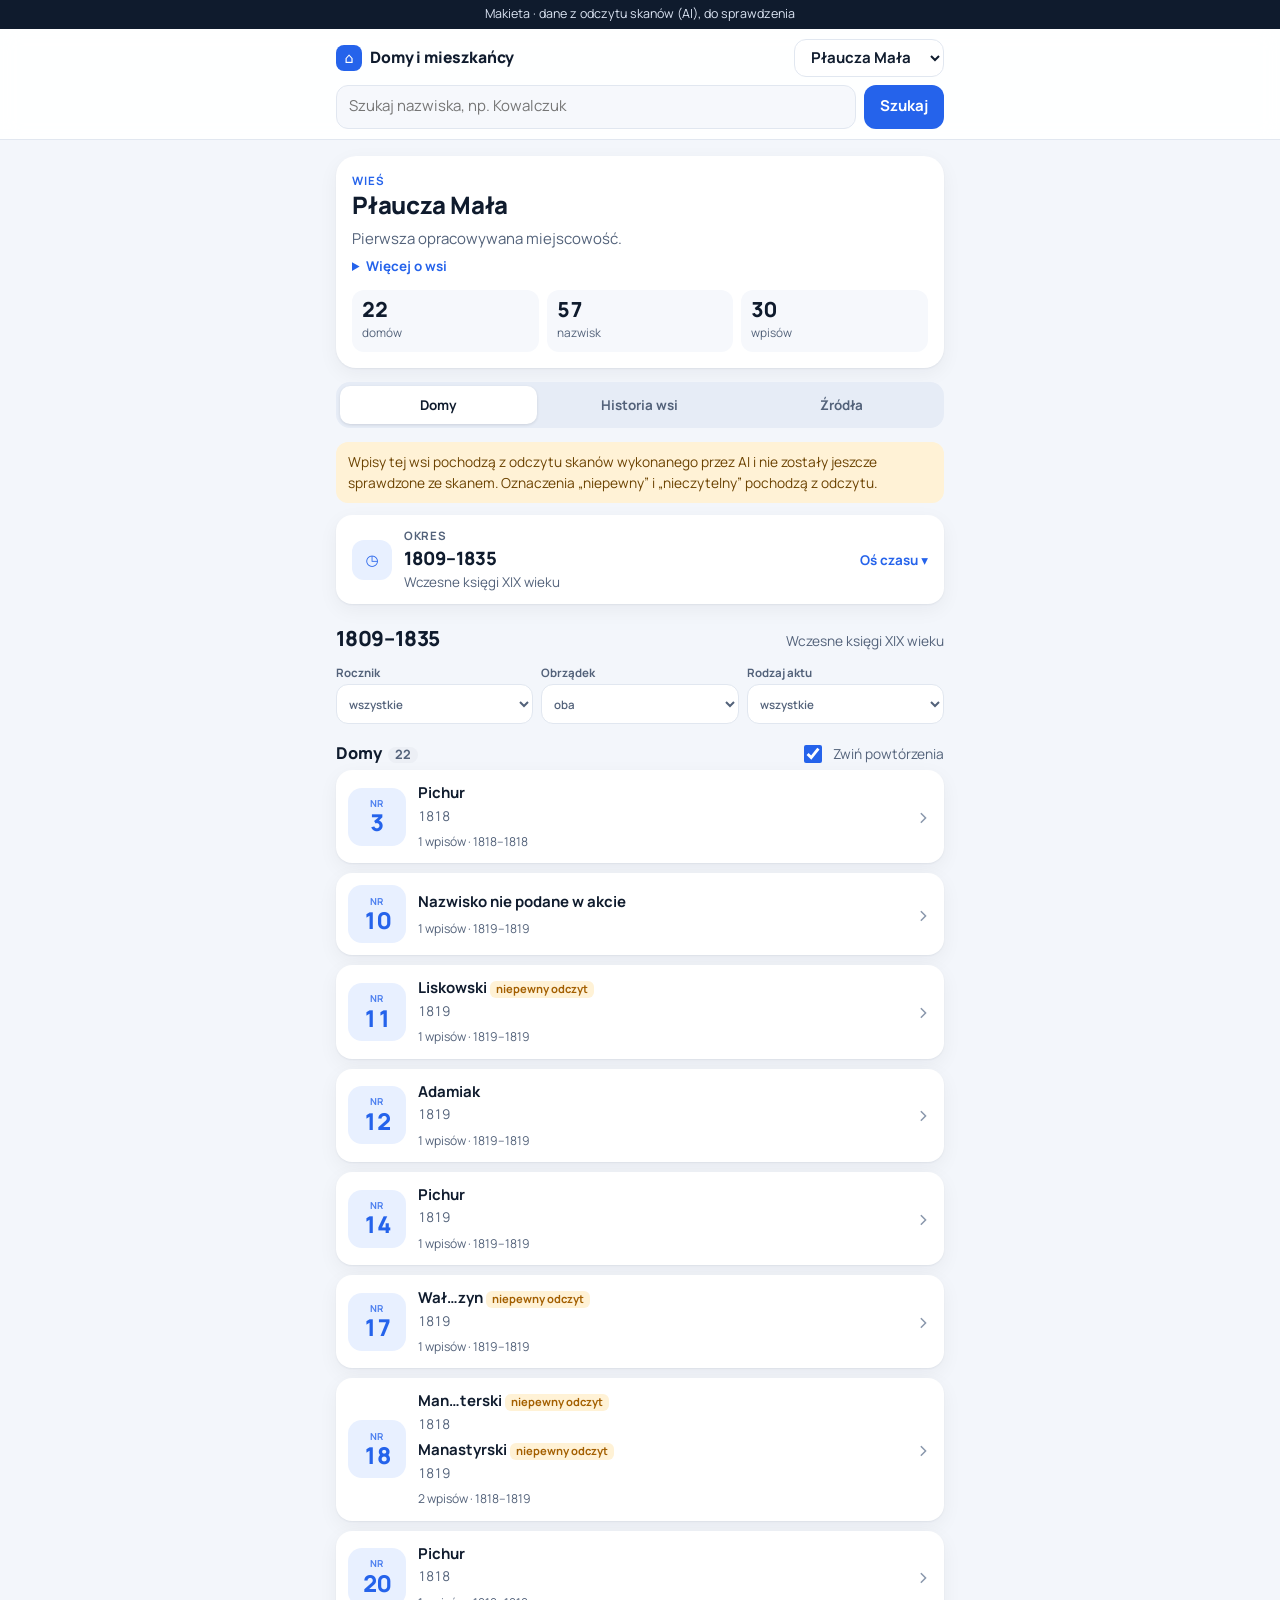
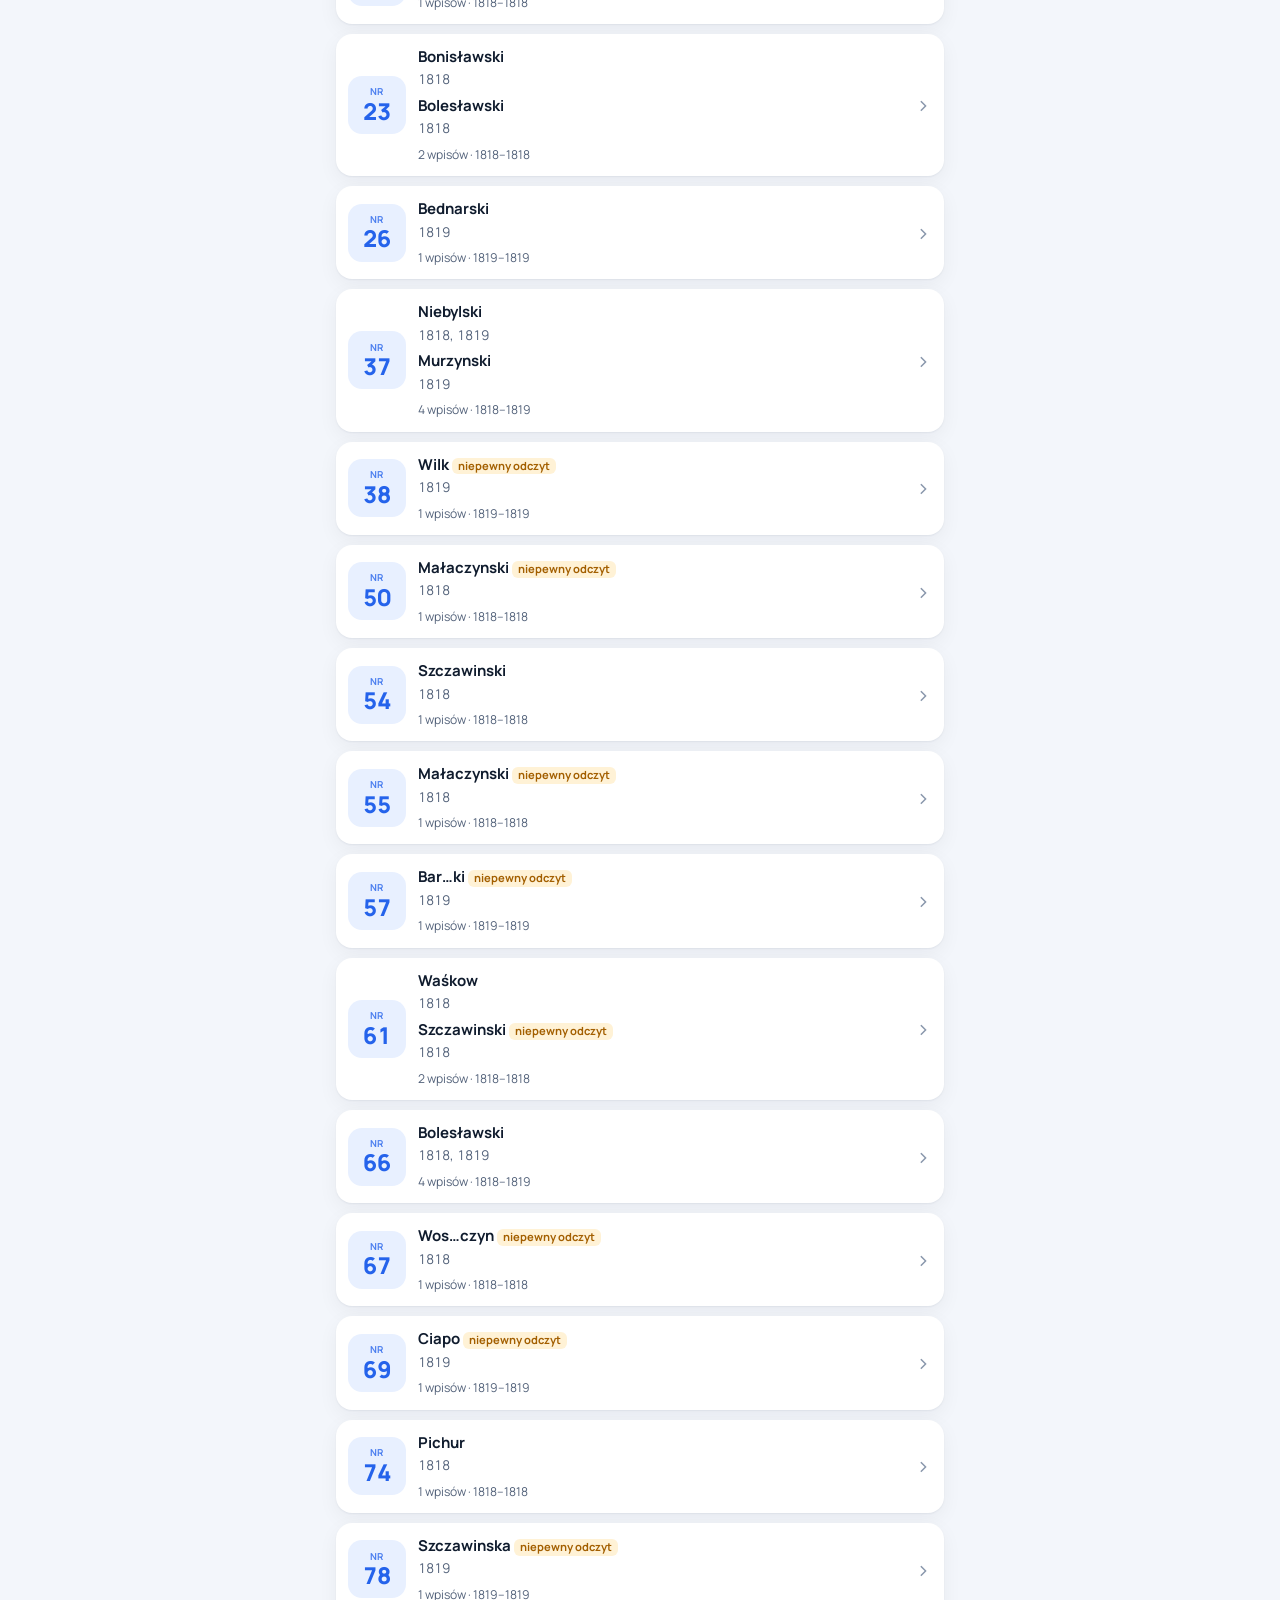
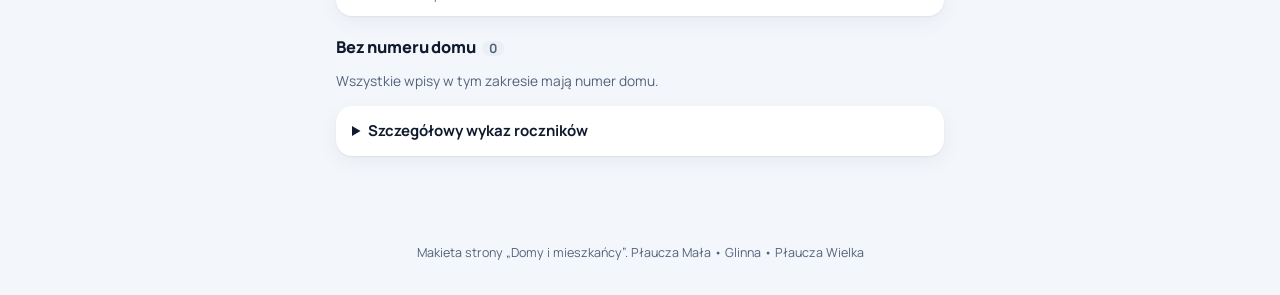
==== commit 8d1b3221: "Dodano odczyt księgi Kozłowa 1818–1819 (CDIAL), usunięto wymyślone dane z makiety Co-Authored-By: Cl" ====
--- a/mockup/index.html
+++ b/mockup/index.html
@@ -182,7 +182,7 @@
 </style>
 </head>
 <body>
-<div class="mock-note">Makieta · Płaucza Wielka: odczyt skanów (do sprawdzenia), reszta przykładowa</div>
+<div class="mock-note">Makieta · dane z odczytu skanów (AI), do sprawdzenia</div>
 <header class="top">
   <div class="wrap">
     <div class="brand">
@@ -202,11 +202,11 @@
 /* ===================== DANE PRZYKŁADOWE ===================== */
 const VILLAGES = [
   { id: "pm", name: "Płaucza Mała", variants: ["Płaucza Mała", "Plaucza Mala", "Płaucza parva"],
-    desc: "Wieś w dawnym powiecie brzeżańskim. Pierwsza opracowywana miejscowość; księgi parafii Kozłów zaczynają się w 1723 r., później wieś należała do parafii Budyłów, a od 1932 r. miała własną parafię rzymskokatolicką." },
+    desc: "Pierwsza opracowywana miejscowość. Księgi parafii Kozłów zaczynają się w 1723 r., później wieś należała do parafii Budyłów, a od 1932 r. miała własną parafię rzymskokatolicką." },
   { id: "gl", name: "Glinna", variants: ["Glinna", "Hlynna"],
-    desc: "Wieś sąsiednia. Materiał nie jest jeszcze opracowany; widoczny jest tylko stan źródeł." },
+    desc: "Materiał nie jest jeszcze opracowany; widoczny jest tylko stan źródeł." },
   { id: "pw", name: "Płaucza Wielka", variants: ["Płaucza Wielka", "Plaucza Wielka", "Płaucza magna"],
-    desc: "Siedziba parafii greckokatolickiej z filiami. Opracowanie rozpoczęte od ksiąg 1847–1848." },
+    desc: "Źródła greckokatolickie noszą nazwę „Płaucza Wielka z filiami”. Opracowanie rozpoczęte od ksiąg z lat 1818–1819 i 1847." },
 ];
 
 const PARTS = [
@@ -231,13 +231,10 @@
 const pkey = p => p.from + "-" + p.to;
 
 const SOURCES = {
-  koz:   { arch: "AGAD", fond: "301", sig: "301/[sygn. do ustalenia]", parish: "Kozłów", rite: "rz", kinds: "U, M, Z", years: "1723–1871", villages: ["pm"], scans: "częściowo", state: "w opracowaniu", link: "https://agad.gov.pl/inwentarze/KLwo301new.xml" },
-  pwgk:  { arch: "AGAD", fond: "298", sig: "298/[sygn. do ustalenia]", parish: "Płaucza Wielka z filiami", rite: "gk", kinds: "U, M, Z", years: "1836–1851", villages: ["pm", "gl", "pw"], scans: "w całości", state: "w opracowaniu", link: "https://agad.gov.pl/inwentarze/ksGrec298.xml" },
   pw47:  { arch: "AGAD (Szukaj w Archiwach)", fond: "298", sig: "Płaucza Wielka z filiami, 1847–1848", parish: "Płaucza Wielka z filiami", rite: "gk", kinds: "U, M, Z", years: "1847–1848", villages: ["pm", "gl", "pw"], scans: "w całości", state: "w opracowaniu", link: "https://www.szukajwarchiwach.gov.pl/jednostka/-/jednostka/18135536" },
-  bud1:  { arch: "AGAD", fond: "301", sig: "301/[sygn. do ustalenia]", parish: "Budyłów", rite: "rz", kinds: "U, M, Z", years: "1872–1895", villages: ["pm", "gl"], scans: "w całości", state: "skany do opracowania", link: "https://agad.gov.pl/inwentarze/KLwo301new.xml" },
-  bud2:  { arch: "AGAD (Szukaj w Archiwach)", fond: "301", sig: "301/1831", parish: "Budyłów", rite: "rz", kinds: "U, M, Z", years: "1896–1909", villages: ["pm", "gl"], scans: "w całości", state: "w opracowaniu", link: "https://www.szukajwarchiwach.gov.pl/jednostka/-/jednostka/17820318" },
-  lwow:  { arch: "Archiwum Historyczne we Lwowie", fond: "", sig: "galeria 138376 (fond/opis/sprawa do ustalenia)", parish: "parafia greckokatolicka (do ustalenia)", rite: "gk", kinds: "U, M, Z", years: "1885–1910", villages: ["pm"], scans: "częściowo", state: "w opracowaniu", link: "https://archium.tsdial.archives.gov.ua/file-viewer/138376" },
-  bud3:  { arch: "AGAD", fond: "301", sig: "301/[sygn. do ustalenia]", parish: "Budyłów", rite: "rz", kinds: "U, M, Z", years: "1910–1931", villages: ["pm"], scans: "częściowo", state: "w opracowaniu", link: "https://agad.gov.pl/inwentarze/KLwo301new.xml" },
+  bud2:  { arch: "AGAD (Szukaj w Archiwach)", fond: "301", sig: "301/1831", parish: "Budyłów", rite: "rz", kinds: "U, M, Z", years: "1896–1909", villages: ["pm", "gl"], scans: "w całości", state: "do opracowania", link: "https://www.szukajwarchiwach.gov.pl/jednostka/-/jednostka/17820318" },
+  lwow:  { arch: "Archiwum Historyczne we Lwowie", fond: "", sig: "galeria 138376 (fond/opis/sprawa do ustalenia)", parish: "parafia greckokatolicka (do ustalenia)", rite: "gk", kinds: "U, M, Z", years: "do ustalenia", villages: ["pm"], scans: "do sprawdzenia", state: "do opracowania", link: "https://archium.tsdial.archives.gov.ua/file-viewer/138376" },
+  cdial: { arch: "Centralne Państwowe Archiwum Historyczne Ukrainy we Lwowie (CDIAL)", fond: "618", sig: "op. 2, spr. 109 (do potwierdzenia)", parish: "Kozłów", rite: "rz", kinds: "U, M, Z", years: "1818–1819", villages: ["pm", "pw", "gl"], scans: "częściowo", state: "w opracowaniu", link: "https://archium.tsdial.archives.gov.ua/file-viewer/227422" },
   prasa: { arch: "Prasa", fond: "", sig: "Gazeta (tytuł i numer do ustalenia), 1910", parish: "", rite: "", kinds: "relacja prasowa", years: "1910", villages: ["pm"], scans: "do ustalenia", state: "kwerenda", link: "" },
 };
 const RITE = { rz: "rzymskokatolicki", gk: "greckokatolicki" };
@@ -253,14 +250,15 @@
   ["pm","rz",1700,1945,"brak_ustalen"], ["pm","gk",1700,1945,"brak_ustalen"],
   ["pm","rz",1723,1775,"katalog"], ["pm","rz",1776,1808,"skany_calosc"], ["pm","gk",1776,1808,"katalog"],
   ["pm","rz",1809,1817,"katalog"], ["pm","gk",1809,1817,"katalog"], ["pm","rz",1818,1835,"skany_czesc"], ["pm","gk",1818,1835,"katalog"],
-  ["pm","rz",1836,1845,"opracowany"], ["pm","rz",1846,1851,"skany_calosc"], ["pm","gk",1836,1840,"opracowany"], ["pm","gk",1841,1851,"skany_calosc"],
+  ["pm","rz",1836,1845,"skany_calosc"], ["pm","rz",1846,1851,"skany_calosc"], ["pm","gk",1836,1840,"skany_calosc"], ["pm","gk",1841,1851,"skany_calosc"],
   ["pm","rz",1852,1871,"skany_czesc"], ["pm","gk",1852,1871,"katalog"],
-  ["pm","rz",1872,1895,"skany_calosc"], ["pm","gk",1872,1891,"katalog"], ["pm","gk",1885,1891,"skany_czesc"], ["pm","rz",1892,1892,"opracowany"], ["pm","gk",1892,1892,"opracowany"], ["pm","gk",1893,1910,"skany_czesc"],
-  ["pm","rz",1896,1904,"skany_calosc"], ["pm","rz",1905,1909,"opracowany"],
-  ["pm","rz",1910,1910,"opracowany"], ["pm","rz",1911,1918,"skany_czesc"], ["pm","gk",1911,1918,"katalog"],
+  ["pm","rz",1872,1895,"skany_calosc"], ["pm","gk",1872,1891,"katalog"], ["pm","gk",1885,1891,"skany_czesc"], ["pm","rz",1892,1892,"skany_calosc"], ["pm","gk",1892,1892,"skany_calosc"], ["pm","gk",1893,1910,"skany_czesc"],
+  ["pm","rz",1896,1904,"skany_calosc"], ["pm","rz",1905,1909,"skany_calosc"],
+  ["pm","rz",1910,1910,"skany_calosc"], ["pm","rz",1911,1918,"skany_czesc"], ["pm","gk",1911,1918,"katalog"],
   ["pm","rz",1919,1938,"katalog"], ["pm","gk",1919,1938,"katalog"],
   ["gl","rz",1700,1945,"brak_ustalen"], ["gl","gk",1700,1945,"brak_ustalen"], ["gl","gk",1836,1851,"skany_calosc"], ["gl","rz",1872,1909,"skany_calosc"], ["gl","rz",1910,1938,"katalog"],
   ["pw","rz",1700,1945,"brak_ustalen"], ["pw","gk",1700,1945,"brak_ustalen"], ["pw","gk",1836,1851,"skany_calosc"], ["pw","gk",1847,1847,"w_opracowaniu"], ["pw","gk",1848,1848,"skany_calosc"], ["pw","gk",1852,1918,"katalog"],
+  ["pm","rz",1818,1819,"w_opracowaniu"], ["pw","rz",1818,1819,"w_opracowaniu"],
 ];
 function yearState(v, rite, y) {
   let s = "brak_ustalen";
@@ -269,103 +267,72 @@
 }
 
 /* Grupy wariantów nazwisk (łączą wyszukiwanie, nie osoby) */
-const VARIANTS = {
-  kowalczuk: ["Kowalczuk", "Kowalczuck", "Kowalczukowa", "Kowalczukówna"],
-  wisniewski: ["Wiśniewski", "Wiśniewska", "Wiszniewski", "Wiszniewska"],
-  lysak: ["Łysak", "Lysak", "Łysakówna"],
-  bojko: ["Bojko", "Boyko"],
-  hnatyszyn: ["Hnatyszyn", "Hnatyszynowa"],
-  mazur: ["Mazur", "Mazurówna"],
-  szewczuk: ["Szewczuk", "Szewczukówna"],
-};
+const VARIANTS = {};  /* grupy wariantów powstaną przy opracowaniu (data/warianty-nazwisk.csv) */
 
 /* Osoba: [imię, nazwisko, rola, dom (liczba|null), dom źródłowy, mieszkaniec?, pewność nazwiska, pewność domu, nazwisko panieńskie] */
 const P = (imie, nazw, rola, dom = null, domSrc = "", miesz = false, pn = "pewny", pd = "pewny", pan = "") => ({ imie, nazw, rola, dom, domSrc: domSrc || (dom != null ? String(dom) : ""), miesz, pn, pd, pan });
-const ACTS = [
-  { id: "pm-1837-U-012", v: "pm", date: "1837-03-04", rite: "rz", kind: "U", src: "koz", nr: "12", page: "s. 41", scan: "#", people: [
-    P("Jan","Kowalczuk","dziecko",47,"47",true), P("Michał","Kowalczuk","ojciec",47,"47",true), P("Anna","Kowalczukowa","matka",47,"47",true,"pewny","pewny","Mazur"),
-    P("Józef","Wiśniewski","chrzestny"), P("Maryanna","Bojko","chrzestna") ] },
-  { id: "pm-1838-U-005", v: "pm", date: "1838-01-19", rite: "gk", kind: "U", src: "pwgk", nr: "5", page: "k. 3v", scan: "#", people: [
-    P("Iwan","Hnatyszyn","dziecko",10,"10",true), P("Hryć","Hnatyszyn","ojciec",10,"10",true), P("Paraska","Hnatyszynowa","matka",10,"10",true,"pewny","pewny","Szewczuk"),
-    P("Petro","Łysak","chrzestny") ] },
-  { id: "pm-1839-U-030", v: "pm", date: "1839-11-02", rite: "gk", kind: "U", src: "pwgk", nr: "30", page: "k. 9", scan: "#", note: "Numer domu zapisany cyframi rzymskimi, ostatni znak nieostry.", people: [
-    P("Teodor","Łysak","dziecko",124,"CXXIV",true,"pewny","niepewny"), P("Petro","Łysak","ojciec",124,"CXXIV",true,"pewny","niepewny"), P("Anastazja","Łysak","matka",124,"CXXIV",true) ] },
-  { id: "pm-1840-Z-021", v: "pm", date: "1840-06-15", rite: "rz", kind: "Z", src: "koz", nr: "21", page: "s. 112", scan: "#", note: "Nazwisko zapisane z końcówką „-ck”.", people: [
-    P("Michał","Kowalczuck","zmarly",47,"47",true,"niepewny") ] },
-  { id: "pm-1842-M-003", v: "pm", date: "1842-02-07", rite: "rz", kind: "M", src: "koz", nr: "3", page: "s. 160", scan: "#", people: [
-    P("Wojciech","Mazur","pan_mlody",2,"2",true), P("Katarzyna","Wiszniewska","panna_mloda",124,"124",true), P("Jakub","Bojko","swiadek"), P("Józef","Wiśniewski","swiadek") ] },
-  { id: "pm-1844-U-009", v: "pm", date: "1844", rite: "rz", kind: "U", src: "koz", nr: "9", page: "s. 77", scan: "#", note: "Akt nie podaje numeru domu.", people: [
-    P("Franciszek","Bojko","dziecko"), P("Jakub","Bojko","ojciec"), P("Zofia","Bojko","matka","","",false,"pewny","pewny","Mazur") ] },
-  { id: "pm-1892-U-018", v: "pm", date: "1892-04-10", rite: "rz", kind: "U", src: "bud1", nr: "18", page: "s. 22", scan: "#", people: [
-    P("Stanisław","Kowalczuk","dziecko",47,"47",true), P("Jan","Kowalczuk","ojciec",47,"47",true), P("Agnieszka","Kowalczukowa","matka",47,"47",true,"pewny","pewny","Wiśniewska") ] },
-  { id: "pm-1892-U-022", v: "pm", date: "1892-05-01", rite: "gk", kind: "U", src: "lwow", nr: "22", page: "k. 14", scan: "https://archium.tsdial.archives.gov.ua/file-viewer/138376", people: [
-    P("Mychajło","Hnatyszyn","dziecko",10,"10",true), P("Iwan","Hnatyszyn","ojciec",10,"10",true), P("Marija","Hnatyszynowa","matka",10,"10",true,"pewny","pewny","Kowalczuk") ] },
-  { id: "pm-1892-M-004-rz", v: "pm", date: "1892-10-23", rite: "rz", kind: "M", src: "bud1", nr: "4", page: "s. 61", scan: "#", event: "z-1892-mazur-lysak", people: [
-    P("Andrzej","Mazur","pan_mlody",2,"2",true), P("Anastazja","Łysakówna","panna_mloda",124,"124",true), P("Teodor","Łysak","swiadek") ] },
-  { id: "pm-1892-M-004-gk", v: "pm", date: "1892-10-23", rite: "gk", kind: "M", src: "lwow", nr: "7", page: "k. 30", scan: "https://archium.tsdial.archives.gov.ua/file-viewer/139982", event: "z-1892-mazur-lysak", note: "Ten sam ślub zapisany w księdze greckokatolickiej.", people: [
-    P("Andrij","Mazur","pan_mlody",2,"2",true), P("Anastasija","Lysak","panna_mloda",124,"124",true) ] },
-  { id: "pm-1905-U-031", v: "pm", date: "1905-08-12", rite: "rz", kind: "U", src: "bud2", nr: "31", page: "s. 18", scan: "https://www.szukajwarchiwach.gov.pl/jednostka/-/jednostka/17820318", people: [
-    P("Józefa","Szewczuk","dziecko",31,"31",true), P("Piotr","Szewczuk","ojciec",31,"31",true), P("Maria","Szewczuk","matka",31,"31",true,"pewny","pewny","Bojko"), P("Stanisław","Kowalczuk","chrzestny") ] },
-  { id: "pm-1907-Z-014", v: "pm", date: "1907-01-30", rite: "rz", kind: "Z", src: "bud2", nr: "14", page: "s. 140", scan: "https://www.szukajwarchiwach.gov.pl/jednostka/-/jednostka/17820318", people: [
-    P("Agnieszka","Kowalczukowa","zmarla",47,"47",true,"pewny","pewny","Wiśniewska") ] },
-  { id: "pm-1908-U-040", v: "pm", date: "1908-03-03", rite: "rz", kind: "U", src: "bud2", nr: "40", page: "s. 44", scan: "https://www.szukajwarchiwach.gov.pl/jednostka/-/jednostka/17820318", people: [
-    P("Jan","Wiśniewski","dziecko",124,"124",true), P("Tomasz","Wiśniewski","ojciec",124,"124",true), P("Rozalia","Wiśniewska","matka",124,"124",true,"pewny","pewny","Łysak") ] },
-  { id: "pm-1909-U-007", v: "pm", date: "1909-01-21", rite: "rz", kind: "U", src: "bud2", nr: "7", page: "s. 70", scan: "https://www.szukajwarchiwach.gov.pl/jednostka/-/jednostka/17820318", note: "Druga cyfra numeru domu zatarta; odczyt „4” niepewny.", people: [
-    P("Paweł","Boyko","dziecko",4,"4[?]",true,"niepewny","niepewny"), P("Jakub","Boyko","ojciec",4,"4[?]",true,"niepewny","niepewny") ] },
-  { id: "pm-1910-U-002", v: "pm", date: "1910-01-14", rite: "rz", kind: "U", src: "bud3", nr: "2", page: "s. 3", scan: "#", people: [
-    P("Helena","Kowalczuk","dziecko",47,"47",true), P("Stanisław","Kowalczuk","ojciec",47,"47",true) ] },
-  { id: "pm-1910-Z-019", v: "pm", date: "1910-09-05", rite: "rz", kind: "Z", src: "bud3", nr: "19", page: "s. 88", scan: "#", people: [
-    P("Andrzej","Mazur","zmarly",2,"2",true) ] },
-  { id: "pm-1910-U-033", v: "pm", date: "1910", rite: "rz", kind: "U", src: "bud3", nr: "33", page: "s. 12", scan: "#", note: "W akcie brak dnia i miesiąca; znany tylko rok.", people: [
-    P("Anna","Szewczuk","dziecko",31,"31",true), P("Piotr","Szewczuk","ojciec",31,"31",true) ] },
-];
-
-/* ---- więcej danych przykładowych: rodziny z domami w latach 1836–1851 ---- */
-(function () {
-  let n = 100;
-  const add = (v, y, rite, kind, src, people, extra = {}) => {
-    n++;
-    const mm = String(1 + (n * 7) % 12).padStart(2, "0"), dd = String(1 + (n * 11) % 28).padStart(2, "0");
-    ACTS.push({ id: `${v}-${y}-${kind}-x${n}`, v, date: `${y}-${mm}-${dd}`, rite, kind, src, nr: String(1 + (n * 3) % 60), page: rite === "rz" ? `s. ${10 + (n * 5) % 150}` : `k. ${2 + (n * 3) % 40}`, scan: "#", people, ...extra });
-  };
-  const fam = (v, dom, rite, src, sur, fem, father, mother, maiden, kids, deaths = []) => {
-    for (const [y, kid] of kids) add(v, y, rite, "U", src, [P(kid, sur, "dziecko", dom, "", true), P(father, sur, "ojciec", dom, "", true), P(mother, fem, "matka", dom, "", true, "pewny", "pewny", maiden)]);
-    for (const [y, who, role] of deaths) add(v, y, rite, "Z", src, [P(who, role === "zmarla" ? fem : sur, role, dom, "", true)]);
-  };
-  const rz = "koz", gk = "pwgk";
-  fam("pm", 2, "rz", rz, "Mazur", "Mazurowa", "Wojciech", "Maria", "Dudek", [[1838, "Jan"], [1841, "Anna"], [1846, "Marcin"]], [[1849, "Maria", "zmarla"]]);
-  fam("pm", 5, "rz", rz, "Bojko", "Bojkowa", "Jakub", "Zofia", "Mazur", [[1837, "Tomasz"], [1840, "Katarzyna"], [1843, "Józef"]]);
-  fam("pm", 14, "gk", gk, "Szewczuk", "Szewczukowa", "Semen", "Hanna", "Hrycak", [[1839, "Mykoła"], [1842, "Oleksa"], [1845, "Marijka"]], [[1848, "Semen", "zmarly"]]);
-  fam("pm", 23, "rz", rz, "Wiśniewski", "Wiśniewska", "Tomasz", "Rozalia", "Łysak", [[1836, "Antoni"], [1839, "Rozalia"], [1842, "Piotr"], [1850, "Marianna"]], [[1847, "Antoni", "zmarly"]]);
-  fam("pm", 31, "rz", rz, "Szewczuk", "Szewczukowa", "Piotr", "Maria", "Bojko", [[1840, "Wojciech"], [1844, "Agnieszka"]]);
-  fam("pm", 58, "gk", gk, "Pasternak", "Pasternakowa", "Hryć", "Katryna", "Stefaniuk", [[1838, "Dmytro"], [1841, "Hanna"], [1844, "Iwan"], [1849, "Petro"]]);
-  fam("pm", 76, "rz", rz, "Dudek", "Dudkowa", "Franciszek", "Salomea", "Kozioł", [[1837, "Stanisław"], [1840, "Salomea"], [1846, "Ignacy"]], [[1851, "Franciszek", "zmarly"]]);
-  fam("pm", 88, "gk", gk, "Stefaniuk", "Stefaniukowa", "Wasyl", "Paraska", "Melnyk", [[1839, "Mychajło"], [1843, "Anastazja"]]);
-  fam("pm", 101, "rz", rz, "Zając", "Zającowa", "Michał", "Ewa", "Kaczmarek", [[1838, "Jakub"], [1845, "Ewa"], [1848, "Walenty"]]);
-  fam("pm", 112, "gk", gk, "Romaniuk", "Romaniukowa", "Andrij", "Marija", "Danyluk", [[1841, "Iwan"], [1847, "Teodozija"]]);
-  add("pm", 1845, "rz", "M", rz, [P("Józef", "Bojko", "pan_mlody", 5, "", true), P("Rozalia", "Wiśniewska", "panna_mloda", 23, "", true), P("Tomasz", "Wiśniewski", "swiadek")]);
-  add("pm", 1843, "gk", "M", gk, [P("Hryć", "Pasternak", "pan_mlody", 58, "", true), P("Hanna", "Szewczuk", "panna_mloda", 14, "", true)]);
-  /* inne wsie */
-  fam("gl", 12, "gk", gk, "Kowalczuk", "Kowalczukowa", "Hryhorij", "Anna", "Mazur", [[1840, "Petro"], [1844, "Oksana"]]);
-  fam("gl", 3, "gk", gk, "Mazur", "Mazurowa", "Iwan", "Marija", "Kowalczuk", [[1842, "Wasyl"]]);
-  fam("gl", 47, "rz", "bud1", "Lysak", "Lysakowa", "Jan", "Helena", "Boyko", [[1888, "Józef"], [1892, "Helena"]]);
-})();
+const ACTS = [];
 
 /*REAL-DATA-START*/
-ACTS.push({"id": "app-879-151-1847-U-s062a", "v": "pw", "date": "1847-01-02", "rite": "gk", "kind": "U", "src": "pw47", "nr": "", "page": "s. 62", "scan": "https://photos.szukajwarchiwach.gov.pl/05ef61fd1ba9f47deb39abc389adecdba1cf35ea38b65151596e0fe9e85fe8c0_max", "note": "", "unverified": true, "people": [{"imie": "Julianna", "nazw": "Towstyga", "rola": "dziecko", "dom": 11, "domSrc": "11", "miesz": true, "pn": "pewny", "pd": "pewny", "pan": "", "note": "", "der": true}, {"imie": "Paulus", "nazw": "Towstyga", "rola": "ojciec", "dom": 11, "domSrc": "11", "miesz": true, "pn": "niepewny", "pd": "pewny", "pan": "", "note": ""}, {"imie": "Anastasia", "nazw": "", "rola": "matka", "dom": 11, "domSrc": "11", "miesz": true, "pn": "pewny", "pd": "pewny", "pan": "Bortnyk", "note": "Córka Andreae Bortnyk", "panDer": true}, {"imie": "Andreae", "nazw": "Bortnyk", "rola": "dziadek_matki", "dom": null, "domSrc": "", "miesz": false, "pn": "pewny", "pd": "pewny", "pan": "", "note": ""}, {"imie": "Tomas", "nazw": "S…vinski", "rola": "chrzestny", "dom": null, "domSrc": "", "miesz": false, "pn": "nieczytelny", "pd": "pewny", "pan": "", "note": ""}, {"imie": "Anastasia", "nazw": "", "rola": "chrzestna", "dom": null, "domSrc": "", "miesz": false, "pn": "pewny", "pd": "pewny", "pan": "", "note": "Żona Alexii Bortnyk"}, {"imie": "Alexii", "nazw": "Bortnyk", "rola": "maz_chrzestnej", "dom": null, "domSrc": "", "miesz": false, "pn": "pewny", "pd": "pewny", "pan": "", "note": ""}, {"imie": "Maria", "nazw": "Re…tycha", "rola": "akuszerka", "dom": null, "domSrc": "", "miesz": false, "pn": "nieczytelny", "pd": "pewny", "pan": "", "note": ""}, {"imie": "Petrus", "nazw": "Bobowczak", "rola": "kaplan", "dom": null, "domSrc": "", "miesz": false, "pn": "niepewny", "pd": "pewny", "pan": "", "note": "Proboszcz. Ochrzcił i bierzmował."}]});
-ACTS.push({"id": "app-879-151-1847-U-s063a", "v": "pw", "date": "1847-01-19", "rite": "gk", "kind": "U", "src": "pw47", "nr": "", "page": "s. 63", "scan": "https://photos.szukajwarchiwach.gov.pl/05ef61fd1ba9f47deb39abc389adecdba1cf35ea38b65151596e0fe9e85fe8c0_max", "note": "Wpis w rubryce Illegitimi.", "unverified": true, "people": [{"imie": "Joannes", "nazw": "", "rola": "dziecko", "dom": 123, "domSrc": "123", "miesz": true, "pn": "pewny", "pd": "pewny", "pan": "", "note": ""}, {"imie": "Maria", "nazw": "", "rola": "matka", "dom": 123, "domSrc": "123", "miesz": true, "pn": "pewny", "pd": "pewny", "pan": "Kowalyk", "note": "Córka Theodori Kowalyk", "panDer": true}, {"imie": "Theodori", "nazw": "Kowalyk", "rola": "dziadek_matki", "dom": null, "domSrc": "", "miesz": false, "pn": "niepewny", "pd": "pewny", "pan": "", "note": ""}, {"imie": "Casper", "nazw": "Ska…winski", "rola": "chrzestny", "dom": null, "domSrc": "", "miesz": false, "pn": "nieczytelny", "pd": "pewny", "pan": "", "note": ""}, {"imie": "Anna", "nazw": "", "rola": "chrzestna", "dom": null, "domSrc": "", "miesz": false, "pn": "pewny", "pd": "pewny", "pan": "", "note": "Żona Joannis Babiak"}, {"imie": "Joannis", "nazw": "Babiak", "rola": "maz_chrzestnej", "dom": null, "domSrc": "", "miesz": false, "pn": "pewny", "pd": "pewny", "pan": "", "note": ""}]});
-ACTS.push({"id": "app-879-151-1847-U-s063b", "v": "pw", "date": "1847-02-08", "rite": "gk", "kind": "U", "src": "pw47", "nr": "", "page": "s. 63", "scan": "https://photos.szukajwarchiwach.gov.pl/05ef61fd1ba9f47deb39abc389adecdba1cf35ea38b65151596e0fe9e85fe8c0_max", "note": "", "unverified": true, "people": [{"imie": "Euphrosina", "nazw": "Bujak", "rola": "dziecko", "dom": 44, "domSrc": "44", "miesz": true, "pn": "pewny", "pd": "pewny", "pan": "", "note": "", "der": true}, {"imie": "Basilius", "nazw": "Bujak", "rola": "ojciec", "dom": 44, "domSrc": "44", "miesz": true, "pn": "pewny", "pd": "pewny", "pan": "", "note": ""}, {"imie": "Anna", "nazw": "", "rola": "matka", "dom": 44, "domSrc": "44", "miesz": true, "pn": "pewny", "pd": "pewny", "pan": "Worok", "note": "Córka Michaelis Worok", "panDer": true}, {"imie": "Michaelis", "nazw": "Worok", "rola": "dziadek_matki", "dom": null, "domSrc": "", "miesz": false, "pn": "niepewny", "pd": "pewny", "pan": "", "note": ""}, {"imie": "Theodorus", "nazw": "Grochowski", "rola": "chrzestny", "dom": null, "domSrc": "", "miesz": false, "pn": "pewny", "pd": "pewny", "pan": "", "note": ""}, {"imie": "Maria", "nazw": "", "rola": "chrzestna", "dom": null, "domSrc": "", "miesz": false, "pn": "pewny", "pd": "pewny", "pan": "", "note": "Żona Joannis H…monik"}, {"imie": "Joannis", "nazw": "H…monik", "rola": "maz_chrzestnej", "dom": null, "domSrc": "", "miesz": false, "pn": "nieczytelny", "pd": "pewny", "pan": "", "note": ""}, {"imie": "Maria", "nazw": "Bujak", "rola": "akuszerka", "dom": null, "domSrc": "", "miesz": false, "pn": "pewny", "pd": "pewny", "pan": "", "note": ""}]});
-ACTS.push({"id": "app-879-151-1847-U-s063c", "v": "pw", "date": "1847-02-17", "rite": "gk", "kind": "U", "src": "pw47", "nr": "", "page": "s. 63", "scan": "https://photos.szukajwarchiwach.gov.pl/05ef61fd1ba9f47deb39abc389adecdba1cf35ea38b65151596e0fe9e85fe8c0_max", "note": "", "unverified": true, "people": [{"imie": "Basilius", "nazw": "Meleniowski", "rola": "dziecko", "dom": 56, "domSrc": "56", "miesz": true, "pn": "pewny", "pd": "pewny", "pan": "", "note": "", "der": true}, {"imie": "Jacobus", "nazw": "Meleniowski", "rola": "ojciec", "dom": 56, "domSrc": "56", "miesz": true, "pn": "niepewny", "pd": "pewny", "pan": "", "note": ""}, {"imie": "Maria", "nazw": "", "rola": "matka", "dom": 56, "domSrc": "56", "miesz": true, "pn": "pewny", "pd": "pewny", "pan": "Prociak", "note": "Córka Michaelis Prociak", "panDer": true}, {"imie": "Michaelis", "nazw": "Prociak", "rola": "dziadek_matki", "dom": null, "domSrc": "", "miesz": false, "pn": "niepewny", "pd": "pewny", "pan": "", "note": ""}, {"imie": "Basilius", "nazw": "Bujak", "rola": "chrzestny", "dom": null, "domSrc": "", "miesz": false, "pn": "pewny", "pd": "pewny", "pan": "", "note": ""}, {"imie": "Anna", "nazw": "", "rola": "chrzestna", "dom": null, "domSrc": "", "miesz": false, "pn": "pewny", "pd": "pewny", "pan": "", "note": "Żona Andreae Maw…zyniec"}, {"imie": "Andreae", "nazw": "Maw…zyniec", "rola": "maz_chrzestnej", "dom": null, "domSrc": "", "miesz": false, "pn": "nieczytelny", "pd": "pewny", "pan": "", "note": ""}, {"imie": "Maria", "nazw": "Bujak", "rola": "akuszerka", "dom": null, "domSrc": "", "miesz": false, "pn": "pewny", "pd": "pewny", "pan": "", "note": ""}]});
-ACTS.push({"id": "app-879-151-1847-U-s063d", "v": "pw", "date": "1847-02-28", "rite": "gk", "kind": "U", "src": "pw47", "nr": "", "page": "s. 63", "scan": "https://photos.szukajwarchiwach.gov.pl/05ef61fd1ba9f47deb39abc389adecdba1cf35ea38b65151596e0fe9e85fe8c0_max", "note": "", "unverified": true, "people": [{"imie": "Euphrosina", "nazw": "Babiak", "rola": "dziecko", "dom": 48, "domSrc": "48", "miesz": true, "pn": "pewny", "pd": "pewny", "pan": "", "note": "", "der": true}, {"imie": "Elias", "nazw": "Babiak", "rola": "ojciec", "dom": 48, "domSrc": "48", "miesz": true, "pn": "pewny", "pd": "pewny", "pan": "", "note": ""}, {"imie": "Catharina", "nazw": "", "rola": "matka", "dom": 48, "domSrc": "48", "miesz": true, "pn": "pewny", "pd": "pewny", "pan": "Maw…zyniec", "note": "Córka Theodori Maw…zyniec", "panDer": true}, {"imie": "Theodori", "nazw": "Maw…zyniec", "rola": "dziadek_matki", "dom": null, "domSrc": "", "miesz": false, "pn": "nieczytelny", "pd": "pewny", "pan": "", "note": ""}, {"imie": "Stephanus", "nazw": "Łec…w", "rola": "chrzestny", "dom": null, "domSrc": "", "miesz": false, "pn": "nieczytelny", "pd": "pewny", "pan": "", "note": ""}, {"imie": "Maria", "nazw": "", "rola": "chrzestna", "dom": null, "domSrc": "", "miesz": false, "pn": "pewny", "pd": "pewny", "pan": "", "note": "Żona Theodori Bortnyk"}, {"imie": "Theodori", "nazw": "Bortnyk", "rola": "maz_chrzestnej", "dom": null, "domSrc": "", "miesz": false, "pn": "pewny", "pd": "pewny", "pan": "", "note": ""}, {"imie": "Eudocia", "nazw": "Mar…ka", "rola": "akuszerka", "dom": null, "domSrc": "", "miesz": false, "pn": "nieczytelny", "pd": "pewny", "pan": "", "note": ""}]});
-ACTS.push({"id": "app-879-151-1847-U-s063e", "v": "pw", "date": "1847-03-03", "rite": "gk", "kind": "U", "src": "pw47", "nr": "", "page": "s. 63", "scan": "https://photos.szukajwarchiwach.gov.pl/05ef61fd1ba9f47deb39abc389adecdba1cf35ea38b65151596e0fe9e85fe8c0_max", "note": "", "unverified": true, "people": [{"imie": "Leon", "nazw": "Dubas", "rola": "dziecko", "dom": 5, "domSrc": "5", "miesz": true, "pn": "pewny", "pd": "pewny", "pan": "", "note": "", "der": true}, {"imie": "Michael", "nazw": "Dubas", "rola": "ojciec", "dom": 5, "domSrc": "5", "miesz": true, "pn": "niepewny", "pd": "pewny", "pan": "", "note": ""}, {"imie": "Martha", "nazw": "", "rola": "matka", "dom": 5, "domSrc": "5", "miesz": true, "pn": "pewny", "pd": "pewny", "pan": "Babiak", "note": "Córka Joannis Babiak", "panDer": true}, {"imie": "Joannis", "nazw": "Babiak", "rola": "dziadek_matki", "dom": null, "domSrc": "", "miesz": false, "pn": "pewny", "pd": "pewny", "pan": "", "note": ""}, {"imie": "Nicolaus", "nazw": "Bo…gucki", "rola": "chrzestny", "dom": null, "domSrc": "", "miesz": false, "pn": "nieczytelny", "pd": "pewny", "pan": "", "note": ""}, {"imie": "Parasc…va", "nazw": "", "rola": "chrzestna", "dom": null, "domSrc": "", "miesz": false, "pn": "pewny", "pd": "pewny", "pan": "", "note": "Żona Romani Bar…ab"}, {"imie": "Romani", "nazw": "Bar…ab", "rola": "maz_chrzestnej", "dom": null, "domSrc": "", "miesz": false, "pn": "nieczytelny", "pd": "pewny", "pan": "", "note": ""}, {"imie": "Maria", "nazw": "Re…tycha", "rola": "akuszerka", "dom": null, "domSrc": "", "miesz": false, "pn": "nieczytelny", "pd": "pewny", "pan": "", "note": ""}]});
-ACTS.push({"id": "app-879-151-1847-U-s063f", "v": "pw", "date": "1847-03-19", "rite": "gk", "kind": "U", "src": "pw47", "nr": "", "page": "s. 63", "scan": "https://photos.szukajwarchiwach.gov.pl/05ef61fd1ba9f47deb39abc389adecdba1cf35ea38b65151596e0fe9e85fe8c0_max", "note": "", "unverified": true, "people": [{"imie": "Constantinus", "nazw": "Pryhoda", "rola": "dziecko", "dom": 17, "domSrc": "17", "miesz": true, "pn": "pewny", "pd": "pewny", "pan": "", "note": "", "der": true}, {"imie": "Paulus", "nazw": "Pryhoda", "rola": "ojciec", "dom": 17, "domSrc": "17", "miesz": true, "pn": "pewny", "pd": "pewny", "pan": "", "note": ""}, {"imie": "Melania", "nazw": "", "rola": "matka", "dom": 17, "domSrc": "17", "miesz": true, "pn": "pewny", "pd": "pewny", "pan": "Babiak", "note": "Córka Constantii Babiak", "panDer": true}, {"imie": "Constantii", "nazw": "Babiak", "rola": "dziadek_matki", "dom": null, "domSrc": "", "miesz": false, "pn": "pewny", "pd": "pewny", "pan": "", "note": ""}, {"imie": "Joachimus", "nazw": "Chodkiewicz", "rola": "chrzestny", "dom": null, "domSrc": "", "miesz": false, "pn": "pewny", "pd": "pewny", "pan": "", "note": ""}, {"imie": "Barbara", "nazw": "", "rola": "chrzestna", "dom": null, "domSrc": "", "miesz": false, "pn": "pewny", "pd": "pewny", "pan": "", "note": "Żona Pauli Barab…sz"}, {"imie": "Pauli", "nazw": "Barab…sz", "rola": "maz_chrzestnej", "dom": null, "domSrc": "", "miesz": false, "pn": "nieczytelny", "pd": "pewny", "pan": "", "note": ""}, {"imie": "Maria", "nazw": "Re…tycha", "rola": "akuszerka", "dom": null, "domSrc": "", "miesz": false, "pn": "nieczytelny", "pd": "pewny", "pan": "", "note": ""}]});
-ACTS.push({"id": "app-879-151-1847-U-s063g", "v": "pw", "date": "1847-03-20", "rite": "gk", "kind": "U", "src": "pw47", "nr": "", "page": "s. 63", "scan": "https://photos.szukajwarchiwach.gov.pl/05ef61fd1ba9f47deb39abc389adecdba1cf35ea38b65151596e0fe9e85fe8c0_max", "note": "Niezgodność dat w odczycie: w danych 1847-03-20, w uwagach 1847-03-28. Do sprawdzenia na skanie.", "unverified": true, "people": [{"imie": "Chrystina", "nazw": "Babiak", "rola": "dziecko", "dom": 35, "domSrc": "35", "miesz": true, "pn": "pewny", "pd": "pewny", "pan": "", "note": "Niepewny odczyt końcówki imienia", "der": true}, {"imie": "Gregorius", "nazw": "Babiak", "rola": "ojciec", "dom": 35, "domSrc": "35", "miesz": true, "pn": "pewny", "pd": "pewny", "pan": "", "note": ""}, {"imie": "Maria", "nazw": "", "rola": "matka", "dom": 35, "domSrc": "35", "miesz": true, "pn": "pewny", "pd": "pewny", "pan": "O…nyk", "note": "Córka Joannis O…nyk", "panDer": true}, {"imie": "Joannis", "nazw": "O…nyk", "rola": "dziadek_matki", "dom": null, "domSrc": "", "miesz": false, "pn": "nieczytelny", "pd": "pewny", "pan": "", "note": ""}, {"imie": "Stephanus", "nazw": "Stołowaty", "rola": "chrzestny", "dom": null, "domSrc": "", "miesz": false, "pn": "niepewny", "pd": "pewny", "pan": "", "note": ""}, {"imie": "Anna", "nazw": "", "rola": "chrzestna", "dom": null, "domSrc": "", "miesz": false, "pn": "pewny", "pd": "pewny", "pan": "", "note": "Żona Joannis Babiak"}, {"imie": "Joannis", "nazw": "Babiak", "rola": "maz_chrzestnej", "dom": null, "domSrc": "", "miesz": false, "pn": "pewny", "pd": "pewny", "pan": "", "note": ""}, {"imie": "Maria", "nazw": "Bujak", "rola": "akuszerka", "dom": null, "domSrc": "", "miesz": false, "pn": "pewny", "pd": "pewny", "pan": "", "note": ""}, {"imie": "Petrus", "nazw": "Bobowczak", "rola": "kaplan", "dom": null, "domSrc": "", "miesz": false, "pn": "niepewny", "pd": "pewny", "pan": "", "note": "Proboszcz. Adnotacja o chrzcie i bierzmowaniu pod tabelą."}]});
+ACTS.push({"id": "app-879-151-1847-U-s062a", "v": "pw", "date": "1847-01-02", "rite": "gk", "kind": "U", "src": "pw47", "nr": "", "page": "s. 62", "scan": "https://photos.szukajwarchiwach.gov.pl/05ef61fd1ba9f47deb39abc389adecdba1cf35ea38b65151596e0fe9e85fe8c0_max", "note": "Chrzest 1847-01-02", "unverified": true, "people": [{"imie": "Julianna", "nazw": "Towstyga", "rola": "dziecko", "dom": 11, "domSrc": "11", "miesz": true, "pn": "niepewny", "pd": "pewny", "pan": "", "note": "", "wies": "pw", "der": true}, {"imie": "Paulus", "nazw": "Towstyga", "rola": "ojciec", "dom": 11, "domSrc": "11", "miesz": true, "pn": "niepewny", "pd": "pewny", "pan": "", "note": "", "wies": "pw"}, {"imie": "Anastasia", "nazw": "", "rola": "matka", "dom": 11, "domSrc": "11", "miesz": true, "pn": "pewny", "pd": "pewny", "pan": "Bortnyk", "note": "Córka Andreae Bortnyk", "wies": "pw", "panDer": true}, {"imie": "Andreae", "nazw": "Bortnyk", "rola": "dziadek_matki", "dom": null, "domSrc": "", "miesz": false, "pn": "pewny", "pd": "pewny", "pan": "", "note": "", "wies": ""}, {"imie": "Tomas", "nazw": "S…vinski", "rola": "chrzestny", "dom": null, "domSrc": "", "miesz": false, "pn": "nieczytelny", "pd": "pewny", "pan": "", "note": "", "wies": ""}, {"imie": "Anastasia", "nazw": "", "rola": "chrzestna", "dom": null, "domSrc": "", "miesz": false, "pn": "pewny", "pd": "pewny", "pan": "", "note": "Żona Alexii Bortnyk", "wies": ""}, {"imie": "Alexii", "nazw": "Bortnyk", "rola": "maz_chrzestnej", "dom": null, "domSrc": "", "miesz": false, "pn": "pewny", "pd": "pewny", "pan": "", "note": "", "wies": ""}, {"imie": "Maria", "nazw": "Re…tycha", "rola": "akuszerka", "dom": null, "domSrc": "", "miesz": false, "pn": "nieczytelny", "pd": "pewny", "pan": "", "note": "", "wies": ""}, {"imie": "Petrus", "nazw": "Bobowczak", "rola": "kaplan", "dom": null, "domSrc": "", "miesz": false, "pn": "niepewny", "pd": "pewny", "pan": "", "note": "Proboszcz. Ochrzcił i bierzmował.", "wies": ""}]});
+ACTS.push({"id": "app-879-151-1847-U-s063a", "v": "pw", "date": "1847-01-19", "rite": "gk", "kind": "U", "src": "pw47", "nr": "", "page": "s. 63", "scan": "https://photos.szukajwarchiwach.gov.pl/05ef61fd1ba9f47deb39abc389adecdba1cf35ea38b65151596e0fe9e85fe8c0_max", "note": "Chrzest 1847-01-19. Wpis w rubryce Illegitimi.", "unverified": true, "people": [{"imie": "Joannes", "nazw": "", "rola": "dziecko", "dom": 123, "domSrc": "123", "miesz": true, "pn": "pewny", "pd": "pewny", "pan": "", "note": "", "wies": "pw"}, {"imie": "Maria", "nazw": "", "rola": "matka", "dom": 123, "domSrc": "123", "miesz": true, "pn": "pewny", "pd": "pewny", "pan": "Kowalyk", "note": "Córka Theodori Kowalyk", "wies": "pw", "panDer": true}, {"imie": "Theodori", "nazw": "Kowalyk", "rola": "dziadek_matki", "dom": null, "domSrc": "", "miesz": false, "pn": "niepewny", "pd": "pewny", "pan": "", "note": "", "wies": ""}, {"imie": "Casper", "nazw": "Ska…winski", "rola": "chrzestny", "dom": null, "domSrc": "", "miesz": false, "pn": "nieczytelny", "pd": "pewny", "pan": "", "note": "", "wies": ""}, {"imie": "Anna", "nazw": "", "rola": "chrzestna", "dom": null, "domSrc": "", "miesz": false, "pn": "pewny", "pd": "pewny", "pan": "", "note": "Żona Joannis Babiak", "wies": ""}, {"imie": "Joannis", "nazw": "Babiak", "rola": "maz_chrzestnej", "dom": null, "domSrc": "", "miesz": false, "pn": "pewny", "pd": "pewny", "pan": "", "note": "", "wies": ""}]});
+ACTS.push({"id": "app-879-151-1847-U-s063b", "v": "pw", "date": "1847-02-08", "rite": "gk", "kind": "U", "src": "pw47", "nr": "", "page": "s. 63", "scan": "https://photos.szukajwarchiwach.gov.pl/05ef61fd1ba9f47deb39abc389adecdba1cf35ea38b65151596e0fe9e85fe8c0_max", "note": "Chrzest 1847-02-08", "unverified": true, "people": [{"imie": "Euphrosina", "nazw": "Bujak", "rola": "dziecko", "dom": 44, "domSrc": "44", "miesz": true, "pn": "pewny", "pd": "pewny", "pan": "", "note": "", "wies": "pw", "der": true}, {"imie": "Basilius", "nazw": "Bujak", "rola": "ojciec", "dom": 44, "domSrc": "44", "miesz": true, "pn": "pewny", "pd": "pewny", "pan": "", "note": "", "wies": "pw"}, {"imie": "Anna", "nazw": "", "rola": "matka", "dom": 44, "domSrc": "44", "miesz": true, "pn": "pewny", "pd": "pewny", "pan": "Worok", "note": "Córka Michaelis Worok", "wies": "pw", "panDer": true}, {"imie": "Michaelis", "nazw": "Worok", "rola": "dziadek_matki", "dom": null, "domSrc": "", "miesz": false, "pn": "niepewny", "pd": "pewny", "pan": "", "note": "", "wies": ""}, {"imie": "Theodorus", "nazw": "Grochowski", "rola": "chrzestny", "dom": null, "domSrc": "", "miesz": false, "pn": "pewny", "pd": "pewny", "pan": "", "note": "", "wies": ""}, {"imie": "Maria", "nazw": "", "rola": "chrzestna", "dom": null, "domSrc": "", "miesz": false, "pn": "pewny", "pd": "pewny", "pan": "", "note": "Żona Joannis H…monik", "wies": ""}, {"imie": "Joannis", "nazw": "H…monik", "rola": "maz_chrzestnej", "dom": null, "domSrc": "", "miesz": false, "pn": "nieczytelny", "pd": "pewny", "pan": "", "note": "", "wies": ""}, {"imie": "Maria", "nazw": "Bujak", "rola": "akuszerka", "dom": null, "domSrc": "", "miesz": false, "pn": "pewny", "pd": "pewny", "pan": "", "note": "", "wies": ""}]});
+ACTS.push({"id": "app-879-151-1847-U-s063c", "v": "pw", "date": "1847-02-17", "rite": "gk", "kind": "U", "src": "pw47", "nr": "", "page": "s. 63", "scan": "https://photos.szukajwarchiwach.gov.pl/05ef61fd1ba9f47deb39abc389adecdba1cf35ea38b65151596e0fe9e85fe8c0_max", "note": "Chrzest 1847-02-17", "unverified": true, "people": [{"imie": "Basilius", "nazw": "Meleniowski", "rola": "dziecko", "dom": 56, "domSrc": "56", "miesz": true, "pn": "niepewny", "pd": "pewny", "pan": "", "note": "", "wies": "pw", "der": true}, {"imie": "Jacobus", "nazw": "Meleniowski", "rola": "ojciec", "dom": 56, "domSrc": "56", "miesz": true, "pn": "niepewny", "pd": "pewny", "pan": "", "note": "", "wies": "pw"}, {"imie": "Maria", "nazw": "", "rola": "matka", "dom": 56, "domSrc": "56", "miesz": true, "pn": "pewny", "pd": "pewny", "pan": "Prociak", "note": "Córka Michaelis Prociak", "wies": "pw", "panDer": true}, {"imie": "Michaelis", "nazw": "Prociak", "rola": "dziadek_matki", "dom": null, "domSrc": "", "miesz": false, "pn": "niepewny", "pd": "pewny", "pan": "", "note": "", "wies": ""}, {"imie": "Basilius", "nazw": "Bujak", "rola": "chrzestny", "dom": null, "domSrc": "", "miesz": false, "pn": "pewny", "pd": "pewny", "pan": "", "note": "", "wies": ""}, {"imie": "Anna", "nazw": "", "rola": "chrzestna", "dom": null, "domSrc": "", "miesz": false, "pn": "pewny", "pd": "pewny", "pan": "", "note": "Żona Andreae Maw…zyniec", "wies": ""}, {"imie": "Andreae", "nazw": "Maw…zyniec", "rola": "maz_chrzestnej", "dom": null, "domSrc": "", "miesz": false, "pn": "nieczytelny", "pd": "pewny", "pan": "", "note": "", "wies": ""}, {"imie": "Maria", "nazw": "Bujak", "rola": "akuszerka", "dom": null, "domSrc": "", "miesz": false, "pn": "pewny", "pd": "pewny", "pan": "", "note": "", "wies": ""}]});
+ACTS.push({"id": "app-879-151-1847-U-s063d", "v": "pw", "date": "1847-02-28", "rite": "gk", "kind": "U", "src": "pw47", "nr": "", "page": "s. 63", "scan": "https://photos.szukajwarchiwach.gov.pl/05ef61fd1ba9f47deb39abc389adecdba1cf35ea38b65151596e0fe9e85fe8c0_max", "note": "Chrzest 1847-02-28", "unverified": true, "people": [{"imie": "Euphrosina", "nazw": "Babiak", "rola": "dziecko", "dom": 48, "domSrc": "48", "miesz": true, "pn": "pewny", "pd": "pewny", "pan": "", "note": "", "wies": "pw", "der": true}, {"imie": "Elias", "nazw": "Babiak", "rola": "ojciec", "dom": 48, "domSrc": "48", "miesz": true, "pn": "pewny", "pd": "pewny", "pan": "", "note": "", "wies": "pw"}, {"imie": "Catharina", "nazw": "", "rola": "matka", "dom": 48, "domSrc": "48", "miesz": true, "pn": "pewny", "pd": "pewny", "pan": "Maw…zyniec", "note": "Córka Theodori Maw…zyniec", "wies": "pw", "panDer": true}, {"imie": "Theodori", "nazw": "Maw…zyniec", "rola": "dziadek_matki", "dom": null, "domSrc": "", "miesz": false, "pn": "nieczytelny", "pd": "pewny", "pan": "", "note": "", "wies": ""}, {"imie": "Stephanus", "nazw": "Łec…w", "rola": "chrzestny", "dom": null, "domSrc": "", "miesz": false, "pn": "nieczytelny", "pd": "pewny", "pan": "", "note": "", "wies": ""}, {"imie": "Maria", "nazw": "", "rola": "chrzestna", "dom": null, "domSrc": "", "miesz": false, "pn": "pewny", "pd": "pewny", "pan": "", "note": "Żona Theodori Bortnyk", "wies": ""}, {"imie": "Theodori", "nazw": "Bortnyk", "rola": "maz_chrzestnej", "dom": null, "domSrc": "", "miesz": false, "pn": "pewny", "pd": "pewny", "pan": "", "note": "", "wies": ""}, {"imie": "Eudocia", "nazw": "Mar…ka", "rola": "akuszerka", "dom": null, "domSrc": "", "miesz": false, "pn": "nieczytelny", "pd": "pewny", "pan": "", "note": "", "wies": ""}]});
+ACTS.push({"id": "app-879-151-1847-U-s063e", "v": "pw", "date": "1847-03-03", "rite": "gk", "kind": "U", "src": "pw47", "nr": "", "page": "s. 63", "scan": "https://photos.szukajwarchiwach.gov.pl/05ef61fd1ba9f47deb39abc389adecdba1cf35ea38b65151596e0fe9e85fe8c0_max", "note": "Chrzest 1847-03-03", "unverified": true, "people": [{"imie": "Leon", "nazw": "Dubas", "rola": "dziecko", "dom": 5, "domSrc": "5", "miesz": true, "pn": "niepewny", "pd": "pewny", "pan": "", "note": "", "wies": "pw", "der": true}, {"imie": "Michael", "nazw": "Dubas", "rola": "ojciec", "dom": 5, "domSrc": "5", "miesz": true, "pn": "niepewny", "pd": "pewny", "pan": "", "note": "", "wies": "pw"}, {"imie": "Martha", "nazw": "", "rola": "matka", "dom": 5, "domSrc": "5", "miesz": true, "pn": "pewny", "pd": "pewny", "pan": "Babiak", "note": "Córka Joannis Babiak", "wies": "pw", "panDer": true}, {"imie": "Joannis", "nazw": "Babiak", "rola": "dziadek_matki", "dom": null, "domSrc": "", "miesz": false, "pn": "pewny", "pd": "pewny", "pan": "", "note": "", "wies": ""}, {"imie": "Nicolaus", "nazw": "Bo…gucki", "rola": "chrzestny", "dom": null, "domSrc": "", "miesz": false, "pn": "nieczytelny", "pd": "pewny", "pan": "", "note": "", "wies": ""}, {"imie": "Parasc…va", "nazw": "", "rola": "chrzestna", "dom": null, "domSrc": "", "miesz": false, "pn": "pewny", "pd": "pewny", "pan": "", "note": "Żona Romani Bar…ab", "wies": ""}, {"imie": "Romani", "nazw": "Bar…ab", "rola": "maz_chrzestnej", "dom": null, "domSrc": "", "miesz": false, "pn": "nieczytelny", "pd": "pewny", "pan": "", "note": "", "wies": ""}, {"imie": "Maria", "nazw": "Re…tycha", "rola": "akuszerka", "dom": null, "domSrc": "", "miesz": false, "pn": "nieczytelny", "pd": "pewny", "pan": "", "note": "", "wies": ""}]});
+ACTS.push({"id": "app-879-151-1847-U-s063f", "v": "pw", "date": "1847-03-19", "rite": "gk", "kind": "U", "src": "pw47", "nr": "", "page": "s. 63", "scan": "https://photos.szukajwarchiwach.gov.pl/05ef61fd1ba9f47deb39abc389adecdba1cf35ea38b65151596e0fe9e85fe8c0_max", "note": "Chrzest 1847-03-19", "unverified": true, "people": [{"imie": "Constantinus", "nazw": "Pryhoda", "rola": "dziecko", "dom": 17, "domSrc": "17", "miesz": true, "pn": "pewny", "pd": "pewny", "pan": "", "note": "", "wies": "pw", "der": true}, {"imie": "Paulus", "nazw": "Pryhoda", "rola": "ojciec", "dom": 17, "domSrc": "17", "miesz": true, "pn": "pewny", "pd": "pewny", "pan": "", "note": "", "wies": "pw"}, {"imie": "Melania", "nazw": "", "rola": "matka", "dom": 17, "domSrc": "17", "miesz": true, "pn": "pewny", "pd": "pewny", "pan": "Babiak", "note": "Córka Constantii Babiak", "wies": "pw", "panDer": true}, {"imie": "Constantii", "nazw": "Babiak", "rola": "dziadek_matki", "dom": null, "domSrc": "", "miesz": false, "pn": "pewny", "pd": "pewny", "pan": "", "note": "", "wies": ""}, {"imie": "Joachimus", "nazw": "Chodkiewicz", "rola": "chrzestny", "dom": null, "domSrc": "", "miesz": false, "pn": "pewny", "pd": "pewny", "pan": "", "note": "", "wies": ""}, {"imie": "Barbara", "nazw": "", "rola": "chrzestna", "dom": null, "domSrc": "", "miesz": false, "pn": "pewny", "pd": "pewny", "pan": "", "note": "Żona Pauli Barab…sz", "wies": ""}, {"imie": "Pauli", "nazw": "Barab…sz", "rola": "maz_chrzestnej", "dom": null, "domSrc": "", "miesz": false, "pn": "nieczytelny", "pd": "pewny", "pan": "", "note": "", "wies": ""}, {"imie": "Maria", "nazw": "Re…tycha", "rola": "akuszerka", "dom": null, "domSrc": "", "miesz": false, "pn": "nieczytelny", "pd": "pewny", "pan": "", "note": "", "wies": ""}]});
+ACTS.push({"id": "app-879-151-1847-U-s063g", "v": "pw", "date": "1847-03-20", "rite": "gk", "kind": "U", "src": "pw47", "nr": "", "page": "s. 63", "scan": "https://photos.szukajwarchiwach.gov.pl/05ef61fd1ba9f47deb39abc389adecdba1cf35ea38b65151596e0fe9e85fe8c0_max", "note": "Niezgodność dat w odczycie: w danych 1847-03-20, w uwagach 1847-03-28. Do sprawdzenia na skanie. Chrzest 1847-03-28", "unverified": true, "people": [{"imie": "Chrystina", "nazw": "Babiak", "rola": "dziecko", "dom": 35, "domSrc": "35", "miesz": true, "pn": "pewny", "pd": "pewny", "pan": "", "note": "Niepewny odczyt końcówki imienia", "wies": "pw", "der": true}, {"imie": "Gregorius", "nazw": "Babiak", "rola": "ojciec", "dom": 35, "domSrc": "35", "miesz": true, "pn": "pewny", "pd": "pewny", "pan": "", "note": "", "wies": "pw"}, {"imie": "Maria", "nazw": "", "rola": "matka", "dom": 35, "domSrc": "35", "miesz": true, "pn": "pewny", "pd": "pewny", "pan": "O…nyk", "note": "Córka Joannis O…nyk", "wies": "pw", "panDer": true}, {"imie": "Joannis", "nazw": "O…nyk", "rola": "dziadek_matki", "dom": null, "domSrc": "", "miesz": false, "pn": "nieczytelny", "pd": "pewny", "pan": "", "note": "", "wies": ""}, {"imie": "Stephanus", "nazw": "Stołowaty", "rola": "chrzestny", "dom": null, "domSrc": "", "miesz": false, "pn": "niepewny", "pd": "pewny", "pan": "", "note": "", "wies": ""}, {"imie": "Anna", "nazw": "", "rola": "chrzestna", "dom": null, "domSrc": "", "miesz": false, "pn": "pewny", "pd": "pewny", "pan": "", "note": "Żona Joannis Babiak", "wies": ""}, {"imie": "Joannis", "nazw": "Babiak", "rola": "maz_chrzestnej", "dom": null, "domSrc": "", "miesz": false, "pn": "pewny", "pd": "pewny", "pan": "", "note": "", "wies": ""}, {"imie": "Maria", "nazw": "Bujak", "rola": "akuszerka", "dom": null, "domSrc": "", "miesz": false, "pn": "pewny", "pd": "pewny", "pan": "", "note": "", "wies": ""}, {"imie": "Petrus", "nazw": "Bobowczak", "rola": "kaplan", "dom": null, "domSrc": "", "miesz": false, "pn": "niepewny", "pd": "pewny", "pan": "", "note": "Proboszcz. Adnotacja o chrzcie i bierzmowaniu pod tabelą.", "wies": ""}]});
+ACTS.push({"id": "cdial-618-2-109-1818-U-s022va", "v": "pm", "date": "1818-01-29", "rite": "rz", "kind": "U", "src": "cdial", "nr": "", "page": "k. 22v", "scan": "https://archium.tsdial.archives.gov.ua/file-viewer/227422#file-424779", "note": "Chrzest 1818-01-30.", "unverified": true, "people": [{"imie": "Agatha", "nazw": "Bolesławski", "rola": "dziecko", "dom": 66, "domSrc": "66", "miesz": true, "pn": "pewny", "pd": "pewny", "pan": "", "note": "", "wies": "pm", "der": true}, {"imie": "Gaspar", "nazw": "Bolesławski", "rola": "ojciec", "dom": 66, "domSrc": "66", "miesz": true, "pn": "pewny", "pd": "pewny", "pan": "", "note": "", "wies": "pm"}, {"imie": "Apolonia", "nazw": "", "rola": "matka", "dom": 66, "domSrc": "66", "miesz": true, "pn": "pewny", "pd": "pewny", "pan": "Ryg…", "note": "Córka Michaelis.", "wies": "pm", "panDer": true}, {"imie": "Michaele", "nazw": "Ryg…", "rola": "dziadek_matki", "dom": null, "domSrc": "", "miesz": false, "pn": "nieczytelny", "pd": "pewny", "pan": "", "note": "", "wies": ""}, {"imie": "Martinus", "nazw": "Trojan", "rola": "chrzestny", "dom": null, "domSrc": "", "miesz": false, "pn": "pewny", "pd": "pewny", "pan": "", "note": "", "wies": "pm"}, {"imie": "Agnes", "nazw": "", "rola": "chrzestna", "dom": null, "domSrc": "", "miesz": false, "pn": "pewny", "pd": "pewny", "pan": "", "note": "Żona Blasii Bolesławskiego.", "wies": "pm"}, {"imie": "Blasii", "nazw": "Bolesławski", "rola": "maz_chrzestnej", "dom": null, "domSrc": "", "miesz": false, "pn": "pewny", "pd": "pewny", "pan": "", "note": "", "wies": ""}, {"imie": "Jacobus", "nazw": "Czyzewski", "rola": "kaplan", "dom": null, "domSrc": "", "miesz": false, "pn": "pewny", "pd": "pewny", "pan": "", "note": "", "wies": ""}]});
+ACTS.push({"id": "cdial-618-2-109-1818-U-s022vb", "v": "pm", "date": "1818-02-06", "rite": "rz", "kind": "U", "src": "cdial", "nr": "", "page": "k. 22v", "scan": "https://archium.tsdial.archives.gov.ua/file-viewer/227422#file-424779", "note": "Chrzest 1818-02-06. Przy ojcu widoczne nadpisanie w rubryce Conditio.", "unverified": true, "people": [{"imie": "Mathias", "nazw": "Niebylski", "rola": "dziecko", "dom": 37, "domSrc": "37", "miesz": true, "pn": "pewny", "pd": "pewny", "pan": "", "note": "", "wies": "pm", "der": true}, {"imie": "Joannes", "nazw": "Niebylski", "rola": "ojciec", "dom": 37, "domSrc": "37", "miesz": true, "pn": "pewny", "pd": "pewny", "pan": "", "note": "", "wies": "pm"}, {"imie": "Victoria", "nazw": "", "rola": "matka", "dom": 37, "domSrc": "37", "miesz": true, "pn": "pewny", "pd": "pewny", "pan": "Murzynski", "note": "Córka Joannis.", "wies": "pm", "panDer": true}, {"imie": "Joanne", "nazw": "Murzynski", "rola": "dziadek_matki", "dom": null, "domSrc": "", "miesz": false, "pn": "pewny", "pd": "pewny", "pan": "", "note": "", "wies": ""}, {"imie": "Joannes", "nazw": "Radaczynski", "rola": "chrzestny", "dom": null, "domSrc": "", "miesz": false, "pn": "pewny", "pd": "pewny", "pan": "", "note": "", "wies": ""}, {"imie": "Josepha", "nazw": "", "rola": "chrzestna", "dom": null, "domSrc": "", "miesz": false, "pn": "pewny", "pd": "pewny", "pan": "", "note": "Żona Stephani Murzynskiego.", "wies": ""}, {"imie": "Stephani", "nazw": "Murzynski", "rola": "maz_chrzestnej", "dom": null, "domSrc": "", "miesz": false, "pn": "pewny", "pd": "pewny", "pan": "", "note": "", "wies": ""}, {"imie": "Theodor", "nazw": "M…dzinski", "rola": "kaplan", "dom": null, "domSrc": "", "miesz": false, "pn": "nieczytelny", "pd": "pewny", "pan": "", "note": "Wikariusz obrządku greckokatolickiego z Płauczy Wielkiej.", "wies": ""}]});
+ACTS.push({"id": "cdial-618-2-109-1818-U-s022vc", "v": "pm", "date": "1818-09-09", "rite": "rz", "kind": "U", "src": "cdial", "nr": "", "page": "k. 22v", "scan": "https://archium.tsdial.archives.gov.ua/file-viewer/227422#file-424779", "note": "Chrzest 1818-09-09.", "unverified": true, "people": [{"imie": "Nicolaus", "nazw": "Pichur", "rola": "dziecko", "dom": 20, "domSrc": "20", "miesz": true, "pn": "pewny", "pd": "pewny", "pan": "", "note": "", "wies": "pm", "der": true}, {"imie": "Sebastianus", "nazw": "Pichur", "rola": "ojciec", "dom": 20, "domSrc": "20", "miesz": true, "pn": "pewny", "pd": "pewny", "pan": "", "note": "", "wies": "pm"}, {"imie": "Catharina", "nazw": "", "rola": "matka", "dom": 20, "domSrc": "20", "miesz": true, "pn": "pewny", "pd": "pewny", "pan": "Neh…ski", "note": "Córka Joanne.", "wies": "pm", "panDer": true}, {"imie": "Joanne", "nazw": "Neh…ski", "rola": "dziadek_matki", "dom": null, "domSrc": "", "miesz": false, "pn": "nieczytelny", "pd": "pewny", "pan": "", "note": "", "wies": ""}, {"imie": "Blasius", "nazw": "Bolesławski", "rola": "chrzestny", "dom": null, "domSrc": "", "miesz": false, "pn": "pewny", "pd": "pewny", "pan": "", "note": "", "wies": "pm"}, {"imie": "Anna", "nazw": "", "rola": "chrzestna", "dom": null, "domSrc": "", "miesz": false, "pn": "pewny", "pd": "pewny", "pan": "", "note": "Żona Andreae.", "wies": "pm"}, {"imie": "Andreae", "nazw": "…kow", "rola": "maz_chrzestnej", "dom": null, "domSrc": "", "miesz": false, "pn": "nieczytelny", "pd": "pewny", "pan": "", "note": "", "wies": ""}, {"imie": "Marianna", "nazw": "Man…towska", "rola": "akuszerka", "dom": null, "domSrc": "", "miesz": false, "pn": "nieczytelny", "pd": "pewny", "pan": "", "note": "", "wies": ""}, {"imie": "Jacobus", "nazw": "Czyzewski", "rola": "kaplan", "dom": null, "domSrc": "", "miesz": false, "pn": "pewny", "pd": "pewny", "pan": "", "note": "", "wies": ""}]});
+ACTS.push({"id": "cdial-618-2-109-1818-U-s022vd", "v": "pm", "date": "1818-10-02", "rite": "rz", "kind": "U", "src": "cdial", "nr": "", "page": "k. 22v", "scan": "https://archium.tsdial.archives.gov.ua/file-viewer/227422#file-424779", "note": "Data urodzenia z dopisku. Chrzest z wody w dniu urodzenia. W rubryce chrztu widnieje 4 października. Dopisek o uzupełnieniu ceremonii.", "unverified": true, "people": [{"imie": "Stephanus", "nazw": "Pichur", "rola": "dziecko", "dom": 3, "domSrc": "3", "miesz": true, "pn": "pewny", "pd": "pewny", "pan": "", "note": "", "wies": "pm", "der": true}, {"imie": "Jacobus", "nazw": "Pichur", "rola": "ojciec", "dom": 3, "domSrc": "3", "miesz": true, "pn": "pewny", "pd": "pewny", "pan": "", "note": "", "wies": "pm"}, {"imie": "Anna", "nazw": "", "rola": "matka", "dom": 3, "domSrc": "3", "miesz": true, "pn": "pewny", "pd": "pewny", "pan": "M…czy", "note": "Córka Stephano.", "wies": "pm", "panDer": true}, {"imie": "Stephano", "nazw": "M…czy", "rola": "dziadek_matki", "dom": null, "domSrc": "", "miesz": false, "pn": "nieczytelny", "pd": "pewny", "pan": "", "note": "", "wies": ""}, {"imie": "Praxe…a", "nazw": "M…dzinska", "rola": "chrzestna", "dom": null, "domSrc": "", "miesz": false, "pn": "nieczytelny", "pd": "pewny", "pan": "", "note": "", "wies": "pm"}, {"imie": "Thomas", "nazw": "Szczawinski", "rola": "chrzestny", "dom": null, "domSrc": "", "miesz": false, "pn": "pewny", "pd": "pewny", "pan": "", "note": "", "wies": "pm"}, {"imie": "Marianna", "nazw": "Copowa", "rola": "akuszerka", "dom": null, "domSrc": "", "miesz": false, "pn": "pewny", "pd": "pewny", "pan": "", "note": "", "wies": "pm"}, {"imie": "Theodoro", "nazw": "M…dzinski", "rola": "kaplan", "dom": null, "domSrc": "", "miesz": false, "pn": "nieczytelny", "pd": "pewny", "pan": "", "note": "Chrzest z wody.", "wies": ""}, {"imie": "J.", "nazw": "Czyzewski", "rola": "kaplan", "dom": null, "domSrc": "", "miesz": false, "pn": "pewny", "pd": "pewny", "pan": "", "note": "Uzupełnienie ceremonii.", "wies": ""}]});
+ACTS.push({"id": "cdial-618-2-109-1818-U-s022ve", "v": "pm", "date": "1818-10-09", "rite": "rz", "kind": "U", "src": "cdial", "nr": "", "page": "k. 22v", "scan": "https://archium.tsdial.archives.gov.ua/file-viewer/227422#file-424779", "note": "Chrzest 1818-10-09.", "unverified": true, "people": [{"imie": "Franciscus", "nazw": "Bolesławski", "rola": "dziecko", "dom": 23, "domSrc": "23", "miesz": true, "pn": "pewny", "pd": "pewny", "pan": "", "note": "", "wies": "pm", "der": true}, {"imie": "Blasius", "nazw": "Bolesławski", "rola": "ojciec", "dom": 23, "domSrc": "23", "miesz": true, "pn": "pewny", "pd": "pewny", "pan": "", "note": "", "wies": "pm"}, {"imie": "Agnes", "nazw": "", "rola": "matka", "dom": 23, "domSrc": "23", "miesz": true, "pn": "pewny", "pd": "pewny", "pan": "Bonisławski", "note": "Córka Casimiro.", "wies": "pm", "panDer": true}, {"imie": "Casimiro", "nazw": "Bonisławski", "rola": "dziadek_matki", "dom": null, "domSrc": "", "miesz": false, "pn": "pewny", "pd": "pewny", "pan": "", "note": "", "wies": ""}, {"imie": "Adalbertus", "nazw": "Bednarski", "rola": "chrzestny", "dom": null, "domSrc": "", "miesz": false, "pn": "pewny", "pd": "pewny", "pan": "", "note": "", "wies": "pm"}, {"imie": "Theresia", "nazw": "", "rola": "chrzestna", "dom": null, "domSrc": "", "miesz": false, "pn": "pewny", "pd": "pewny", "pan": "", "note": "Żona Martini Trojana.", "wies": "pm"}, {"imie": "Martini", "nazw": "Trojan", "rola": "maz_chrzestnej", "dom": null, "domSrc": "", "miesz": false, "pn": "pewny", "pd": "pewny", "pan": "", "note": "", "wies": ""}, {"imie": "Apolonia", "nazw": "Copowa", "rola": "akuszerka", "dom": null, "domSrc": "", "miesz": false, "pn": "pewny", "pd": "pewny", "pan": "", "note": "", "wies": "pm"}, {"imie": "J.", "nazw": "Czyzewski", "rola": "kaplan", "dom": null, "domSrc": "", "miesz": false, "pn": "pewny", "pd": "pewny", "pan": "", "note": "", "wies": ""}]});
+ACTS.push({"id": "cdial-618-2-109-1818-U-s023a", "v": "pm", "date": "1818-10-18", "rite": "rz", "kind": "U", "src": "cdial", "nr": "", "page": "k. 23", "scan": "https://archium.tsdial.archives.gov.ua/file-viewer/227422#file-424779", "note": "Chrzest 1818-10-19.", "unverified": true, "people": [{"imie": "Theresia", "nazw": "Małaczynski", "rola": "dziecko", "dom": 50, "domSrc": "50[?]", "miesz": true, "pn": "pewny", "pd": "niepewny", "pan": "", "note": "", "wies": "pm", "der": true}, {"imie": "Joannes", "nazw": "Małaczynski", "rola": "ojciec", "dom": 50, "domSrc": "50[?]", "miesz": true, "pn": "pewny", "pd": "niepewny", "pan": "", "note": "", "wies": "pm"}, {"imie": "Veronica", "nazw": "", "rola": "matka", "dom": 50, "domSrc": "50[?]", "miesz": true, "pn": "pewny", "pd": "niepewny", "pan": "Małaczynski", "note": "Córka Antonio.", "wies": "pm", "panDer": true}, {"imie": "Antonio", "nazw": "Małaczynski", "rola": "dziadek_matki", "dom": null, "domSrc": "", "miesz": false, "pn": "pewny", "pd": "pewny", "pan": "", "note": "", "wies": ""}, {"imie": "Carolus", "nazw": "Radaczynski", "rola": "chrzestny", "dom": null, "domSrc": "", "miesz": false, "pn": "pewny", "pd": "pewny", "pan": "", "note": "", "wies": "pw"}, {"imie": "Theresia", "nazw": "", "rola": "chrzestna", "dom": null, "domSrc": "", "miesz": false, "pn": "pewny", "pd": "pewny", "pan": "", "note": "Żona Joannis Radaczynskiego.", "wies": "pw"}, {"imie": "Joannis", "nazw": "Radaczynski", "rola": "maz_chrzestnej", "dom": null, "domSrc": "", "miesz": false, "pn": "pewny", "pd": "pewny", "pan": "", "note": "", "wies": ""}, {"imie": "Apolonia", "nazw": "Copowa", "rola": "akuszerka", "dom": null, "domSrc": "", "miesz": false, "pn": "pewny", "pd": "pewny", "pan": "", "note": "", "wies": ""}, {"imie": "Jacob.", "nazw": "Czyzewski", "rola": "kaplan", "dom": null, "domSrc": "", "miesz": false, "pn": "pewny", "pd": "pewny", "pan": "", "note": "", "wies": ""}]});
+ACTS.push({"id": "cdial-618-2-109-1818-U-s023b", "v": "pm", "date": "1818-11-17", "rite": "rz", "kind": "U", "src": "cdial", "nr": "", "page": "k. 23", "scan": "https://archium.tsdial.archives.gov.ua/file-viewer/227422#file-424779", "note": "Chrzest 1818-11-17. Drugie imię dziecka zapisano skrótem Kos.", "unverified": true, "people": [{"imie": "Stanislaus Kos.", "nazw": "Szczawinski", "rola": "dziecko", "dom": 61, "domSrc": "61[?]", "miesz": true, "pn": "pewny", "pd": "niepewny", "pan": "", "note": "", "wies": "pm", "der": true}, {"imie": "Cajetanus", "nazw": "Szczawinski", "rola": "ojciec", "dom": 61, "domSrc": "61[?]", "miesz": true, "pn": "pewny", "pd": "niepewny", "pan": "", "note": "", "wies": "pm"}, {"imie": "Helena", "nazw": "", "rola": "matka", "dom": 61, "domSrc": "61[?]", "miesz": true, "pn": "pewny", "pd": "niepewny", "pan": "Wasylkowski", "note": "Córka Romano.", "wies": "pm", "panDer": true}, {"imie": "Romano", "nazw": "Wasylkowski", "rola": "dziadek_matki", "dom": null, "domSrc": "", "miesz": false, "pn": "pewny", "pd": "pewny", "pan": "", "note": "", "wies": ""}, {"imie": "Stephanus", "nazw": "Małaczynski", "rola": "chrzestny", "dom": null, "domSrc": "", "miesz": false, "pn": "pewny", "pd": "pewny", "pan": "", "note": "", "wies": "pm"}, {"imie": "Thecla", "nazw": "", "rola": "chrzestna", "dom": null, "domSrc": "", "miesz": false, "pn": "pewny", "pd": "pewny", "pan": "", "note": "Żona Joannis.", "wies": "Krasna"}, {"imie": "Joannis", "nazw": "…on…ski", "rola": "maz_chrzestnej", "dom": null, "domSrc": "", "miesz": false, "pn": "nieczytelny", "pd": "pewny", "pan": "", "note": "", "wies": ""}, {"imie": "Eudocia", "nazw": "Zawadynska", "rola": "akuszerka", "dom": null, "domSrc": "", "miesz": false, "pn": "pewny", "pd": "pewny", "pan": "", "note": "", "wies": "Tołstoluhy"}, {"imie": "Jacob.", "nazw": "Czyzewski", "rola": "kaplan", "dom": null, "domSrc": "", "miesz": false, "pn": "pewny", "pd": "pewny", "pan": "", "note": "", "wies": ""}]});
+ACTS.push({"id": "cdial-618-2-109-1818-U-s023c", "v": "pm", "date": "1818-12-01", "rite": "rz", "kind": "U", "src": "cdial", "nr": "", "page": "k. 23", "scan": "https://archium.tsdial.archives.gov.ua/file-viewer/227422#file-424779", "note": "Chrzest 1818-12-01.", "unverified": true, "people": [{"imie": "Franciscus", "nazw": "Małaczynski", "rola": "dziecko", "dom": 55, "domSrc": "55[?]", "miesz": true, "pn": "pewny", "pd": "niepewny", "pan": "", "note": "", "wies": "pm", "der": true}, {"imie": "Stephanus", "nazw": "Małaczynski", "rola": "ojciec", "dom": 55, "domSrc": "55[?]", "miesz": true, "pn": "pewny", "pd": "niepewny", "pan": "", "note": "", "wies": "pm"}, {"imie": "Agnes", "nazw": "", "rola": "matka", "dom": 55, "domSrc": "55[?]", "miesz": true, "pn": "pewny", "pd": "niepewny", "pan": "Strzałkowski", "note": "Córka Adalberto.", "wies": "pm", "panDer": true}, {"imie": "Adalberto", "nazw": "Strzałkowski", "rola": "dziadek_matki", "dom": null, "domSrc": "", "miesz": false, "pn": "pewny", "pd": "pewny", "pan": "", "note": "", "wies": ""}, {"imie": "Gaspar", "nazw": "S…dzicki", "rola": "chrzestny", "dom": null, "domSrc": "", "miesz": false, "pn": "nieczytelny", "pd": "pewny", "pan": "", "note": "", "wies": ""}, {"imie": "Praxe…a", "nazw": "", "rola": "chrzestna", "dom": null, "domSrc": "", "miesz": false, "pn": "pewny", "pd": "pewny", "pan": "", "note": "Żona Theodori.", "wies": ""}, {"imie": "Theodori", "nazw": "M…dzinski", "rola": "maz_chrzestnej", "dom": null, "domSrc": "", "miesz": false, "pn": "nieczytelny", "pd": "pewny", "pan": "", "note": "", "wies": ""}, {"imie": "Theodor", "nazw": "M…dzinski", "rola": "kaplan", "dom": null, "domSrc": "", "miesz": false, "pn": "nieczytelny", "pd": "pewny", "pan": "", "note": "Wikariusz obrządku greckokatolickiego z Płauczy Wielkiej.", "wies": ""}]});
+ACTS.push({"id": "cdial-618-2-109-1818-U-s023d", "v": "pm", "date": "1818-12-17", "rite": "rz", "kind": "U", "src": "cdial", "nr": "", "page": "k. 23", "scan": "https://archium.tsdial.archives.gov.ua/file-viewer/227422#file-424779", "note": "Chrzest 1818-12-17. Wpis zawiera dopisek in necessitate.", "unverified": true, "people": [{"imie": "Victoria", "nazw": "Bolesławski", "rola": "dziecko", "dom": 66, "domSrc": "66", "miesz": true, "pn": "pewny", "pd": "pewny", "pan": "", "note": "", "wies": "pm", "der": true}, {"imie": "Mathias", "nazw": "Bolesławski", "rola": "ojciec", "dom": 66, "domSrc": "66", "miesz": true, "pn": "pewny", "pd": "pewny", "pan": "", "note": "", "wies": "pm"}, {"imie": "Francisca", "nazw": "", "rola": "matka", "dom": 66, "domSrc": "66", "miesz": true, "pn": "pewny", "pd": "pewny", "pan": "Bronowski", "note": "Córka Michaele.", "wies": "pm", "panDer": true}, {"imie": "Michaele", "nazw": "Bronowski", "rola": "dziadek_matki", "dom": null, "domSrc": "", "miesz": false, "pn": "pewny", "pd": "pewny", "pan": "", "note": "", "wies": ""}, {"imie": "Martinus", "nazw": "Trojan", "rola": "chrzestny", "dom": null, "domSrc": "", "miesz": false, "pn": "pewny", "pd": "pewny", "pan": "", "note": "", "wies": ""}, {"imie": "Apolonia", "nazw": "", "rola": "chrzestna", "dom": null, "domSrc": "", "miesz": false, "pn": "pewny", "pd": "pewny", "pan": "", "note": "Żona Gaspari Bolesławskiego.", "wies": ""}, {"imie": "Gaspari", "nazw": "Bolesławski", "rola": "maz_chrzestnej", "dom": null, "domSrc": "", "miesz": false, "pn": "pewny", "pd": "pewny", "pan": "", "note": "", "wies": ""}, {"imie": "Theodor", "nazw": "M…dzinski", "rola": "kaplan", "dom": null, "domSrc": "", "miesz": false, "pn": "nieczytelny", "pd": "pewny", "pan": "", "note": "Wikariusz obrządku greckokatolickiego z Płauczy Wielkiej.", "wies": ""}]});
+ACTS.push({"id": "cdial-618-2-109-1818-U-s023e", "v": "pw", "date": "1818-02-01", "rite": "rz", "kind": "U", "src": "cdial", "nr": "", "page": "k. 23", "scan": "https://archium.tsdial.archives.gov.ua/file-viewer/227422#file-424779", "note": "Chrzest 1818-02-01. Początek sekcji Płaucza magna.", "unverified": true, "people": [{"imie": "Mariana", "nazw": "Podolski", "rola": "dziecko", "dom": 112, "domSrc": "112", "miesz": true, "pn": "pewny", "pd": "pewny", "pan": "", "note": "", "wies": "pw", "der": true}, {"imie": "Sebastianus", "nazw": "Podolski", "rola": "ojciec", "dom": 112, "domSrc": "112", "miesz": true, "pn": "pewny", "pd": "pewny", "pan": "", "note": "", "wies": "pw"}, {"imie": "Anastasia", "nazw": "", "rola": "matka", "dom": 112, "domSrc": "112", "miesz": true, "pn": "pewny", "pd": "pewny", "pan": "Za…bicki", "note": "Córka Josepho.", "wies": "pw", "panDer": true}, {"imie": "Josepho", "nazw": "Za…bicki", "rola": "dziadek_matki", "dom": null, "domSrc": "", "miesz": false, "pn": "nieczytelny", "pd": "pewny", "pan": "", "note": "", "wies": ""}, {"imie": "Joannes", "nazw": "Mielnik", "rola": "chrzestny", "dom": null, "domSrc": "", "miesz": false, "pn": "pewny", "pd": "pewny", "pan": "", "note": "", "wies": ""}, {"imie": "Eva", "nazw": "", "rola": "chrzestna", "dom": null, "domSrc": "", "miesz": false, "pn": "pewny", "pd": "pewny", "pan": "", "note": "Żona Sebastiani.", "wies": ""}, {"imie": "Sebastiani", "nazw": "Bła…kow", "rola": "maz_chrzestnej", "dom": null, "domSrc": "", "miesz": false, "pn": "nieczytelny", "pd": "pewny", "pan": "", "note": "", "wies": ""}, {"imie": "Joannes", "nazw": "Zukowski", "rola": "kaplan", "dom": null, "domSrc": "", "miesz": false, "pn": "pewny", "pd": "pewny", "pan": "", "note": "Proboszcz obrządku greckokatolickiego w Płauczy Wielkiej.", "wies": ""}]});
+ACTS.push({"id": "cdial-618-2-109-1818-U-s023va", "v": "pw", "date": "1818-05-02", "rite": "rz", "kind": "U", "src": "cdial", "nr": "", "page": "k. 23v", "scan": "https://archium.tsdial.archives.gov.ua/file-viewer/227422#file-424804", "note": "Chrzest z wody w dniu urodzenia według dopisku. W rubryce chrztu 3 maja. Dopisek o uzupełnieniu ceremonii.", "unverified": true, "people": [{"imie": "Ludovicus", "nazw": "Radaczynski", "rola": "dziecko", "dom": 113, "domSrc": "113", "miesz": true, "pn": "pewny", "pd": "pewny", "pan": "", "note": "", "wies": "pw", "der": true}, {"imie": "Joannes", "nazw": "Radaczynski", "rola": "ojciec", "dom": 113, "domSrc": "113", "miesz": true, "pn": "pewny", "pd": "pewny", "pan": "", "note": "", "wies": "pw"}, {"imie": "Theresia", "nazw": "", "rola": "matka", "dom": 113, "domSrc": "113", "miesz": true, "pn": "pewny", "pd": "pewny", "pan": "Bogusz…ski", "note": "Córka Joanne.", "wies": "pw", "panDer": true}, {"imie": "Joanne", "nazw": "Bogusz…ski", "rola": "dziadek_matki", "dom": null, "domSrc": "", "miesz": false, "pn": "nieczytelny", "pd": "pewny", "pan": "", "note": "", "wies": ""}, {"imie": "Carolus", "nazw": "Radaczynski", "rola": "chrzestny", "dom": null, "domSrc": "", "miesz": false, "pn": "pewny", "pd": "pewny", "pan": "", "note": "", "wies": "pw"}, {"imie": "Theresia", "nazw": "", "rola": "chrzestna", "dom": null, "domSrc": "", "miesz": false, "pn": "pewny", "pd": "pewny", "pan": "", "note": "Żona Francisci Radaczynskiego.", "wies": "pw"}, {"imie": "Francisci", "nazw": "Radaczynski", "rola": "maz_chrzestnej", "dom": null, "domSrc": "", "miesz": false, "pn": "pewny", "pd": "pewny", "pan": "", "note": "", "wies": ""}, {"imie": "Joanne", "nazw": "Zukowski", "rola": "kaplan", "dom": null, "domSrc": "", "miesz": false, "pn": "pewny", "pd": "pewny", "pan": "", "note": "Chrzest z wody.", "wies": ""}, {"imie": "Jacob.", "nazw": "Czyzewski", "rola": "kaplan", "dom": null, "domSrc": "", "miesz": false, "pn": "pewny", "pd": "pewny", "pan": "", "note": "Uzupełnienie ceremonii.", "wies": ""}]});
+ACTS.push({"id": "cdial-618-2-109-1818-U-s023vb", "v": "pw", "date": "1818-07-11", "rite": "rz", "kind": "U", "src": "cdial", "nr": "", "page": "k. 23v", "scan": "https://archium.tsdial.archives.gov.ua/file-viewer/227422#file-424804", "note": "W rubryce chrztu 12 lipca. W dopisku chrzest z wody w dniu urodzenia i uzupełnienie ceremonii.", "unverified": true, "people": [{"imie": "Joannes", "nazw": "Radaczynski", "rola": "dziecko", "dom": 130, "domSrc": "130", "miesz": true, "pn": "pewny", "pd": "pewny", "pan": "", "note": "", "wies": "pw", "der": true}, {"imie": "Franciscus", "nazw": "Radaczynski", "rola": "ojciec", "dom": 130, "domSrc": "130", "miesz": true, "pn": "pewny", "pd": "pewny", "pan": "", "note": "", "wies": "pw"}, {"imie": "Rosalia", "nazw": "", "rola": "matka", "dom": 130, "domSrc": "130", "miesz": true, "pn": "pewny", "pd": "pewny", "pan": "K…nicki", "note": "Córka Antonio.", "wies": "pw", "panDer": true}, {"imie": "Antonio", "nazw": "K…nicki", "rola": "dziadek_matki", "dom": null, "domSrc": "", "miesz": false, "pn": "nieczytelny", "pd": "pewny", "pan": "", "note": "", "wies": ""}, {"imie": "Mathias", "nazw": "Szczawinski", "rola": "chrzestny", "dom": null, "domSrc": "", "miesz": false, "pn": "pewny", "pd": "pewny", "pan": "", "note": "", "wies": "pm"}, {"imie": "Theresia", "nazw": "", "rola": "chrzestna", "dom": null, "domSrc": "", "miesz": false, "pn": "pewny", "pd": "pewny", "pan": "", "note": "Żona Joannis Radaczynskiego.", "wies": "pw"}, {"imie": "Joannis", "nazw": "Radaczynski", "rola": "maz_chrzestnej", "dom": null, "domSrc": "", "miesz": false, "pn": "pewny", "pd": "pewny", "pan": "", "note": "", "wies": ""}, {"imie": "Maria", "nazw": "Popad…ka", "rola": "akuszerka", "dom": null, "domSrc": "", "miesz": false, "pn": "nieczytelny", "pd": "pewny", "pan": "", "note": "", "wies": ""}, {"imie": "…", "nazw": "Czyzewski", "rola": "kaplan", "dom": null, "domSrc": "", "miesz": false, "pn": "pewny", "pd": "pewny", "pan": "", "note": "Uzupełnienie ceremonii.", "wies": ""}]});
+ACTS.push({"id": "cdial-618-2-109-1818-U-s023vc", "v": "pw", "date": "1818-09-29", "rite": "rz", "kind": "U", "src": "cdial", "nr": "", "page": "k. 23v", "scan": "https://archium.tsdial.archives.gov.ua/file-viewer/227422#file-424804", "note": "Chrzest 1818-09-29.", "unverified": true, "people": [{"imie": "Michael", "nazw": "Radaczynski", "rola": "dziecko", "dom": 113, "domSrc": "113", "miesz": true, "pn": "pewny", "pd": "pewny", "pan": "", "note": "", "wies": "pw", "der": true}, {"imie": "Stanislaus", "nazw": "Radaczynski", "rola": "ojciec", "dom": 113, "domSrc": "113", "miesz": true, "pn": "pewny", "pd": "pewny", "pan": "", "note": "", "wies": "pw"}, {"imie": "Marianna", "nazw": "", "rola": "matka", "dom": 113, "domSrc": "113", "miesz": true, "pn": "pewny", "pd": "pewny", "pan": "Cz…nowicz", "note": "Córka Michaele.", "wies": "pw", "panDer": true}, {"imie": "Michaele", "nazw": "Cz…nowicz", "rola": "dziadek_matki", "dom": null, "domSrc": "", "miesz": false, "pn": "nieczytelny", "pd": "pewny", "pan": "", "note": "", "wies": ""}, {"imie": "Nic…", "nazw": "S…sowski", "rola": "chrzestny", "dom": null, "domSrc": "", "miesz": false, "pn": "nieczytelny", "pd": "pewny", "pan": "", "note": "Wpis określa go jako ekonom.", "wies": "pm"}, {"imie": "Justina", "nazw": "Zukowska", "rola": "chrzestna", "dom": null, "domSrc": "", "miesz": false, "pn": "pewny", "pd": "pewny", "pan": "", "note": "", "wies": ""}, {"imie": "Marianna", "nazw": "Popad…ka", "rola": "akuszerka", "dom": null, "domSrc": "", "miesz": false, "pn": "nieczytelny", "pd": "pewny", "pan": "", "note": "", "wies": ""}, {"imie": "Joannes", "nazw": "Zukowski", "rola": "kaplan", "dom": null, "domSrc": "", "miesz": false, "pn": "pewny", "pd": "pewny", "pan": "", "note": "Proboszcz obrządku greckokatolickiego w Płauczy Wielkiej.", "wies": ""}]});
+ACTS.push({"id": "cdial-618-2-109-1818-U-s023vd", "v": "pw", "date": "1818-09-02", "rite": "rz", "kind": "U", "src": "cdial", "nr": "", "page": "k. 23v", "scan": "https://archium.tsdial.archives.gov.ua/file-viewer/227422#file-424804", "note": "Data urodzenia i chrztu z dopisku 2 7bris. Wpis w sekcji listopadowej z adnotacją o wpisaniu do księgi.", "unverified": true, "people": [{"imie": "Stephanus", "nazw": "Kierdel", "rola": "dziecko", "dom": 127, "domSrc": "127[?]", "miesz": true, "pn": "pewny", "pd": "niepewny", "pan": "", "note": "", "wies": "pw", "der": true}, {"imie": "Sebastianus", "nazw": "Kierdel", "rola": "ojciec", "dom": 127, "domSrc": "127[?]", "miesz": true, "pn": "pewny", "pd": "niepewny", "pan": "", "note": "", "wies": "pw"}, {"imie": "Constantia", "nazw": "", "rola": "matka", "dom": 127, "domSrc": "127[?]", "miesz": true, "pn": "pewny", "pd": "niepewny", "pan": "Se…jecki", "note": "Córka Adalberto.", "wies": "pw", "panDer": true}, {"imie": "Adalberto", "nazw": "Se…jecki", "rola": "dziadek_matki", "dom": null, "domSrc": "", "miesz": false, "pn": "nieczytelny", "pd": "pewny", "pan": "", "note": "", "wies": ""}, {"imie": "Sebastianus", "nazw": "Błazkow", "rola": "chrzestny", "dom": null, "domSrc": "", "miesz": false, "pn": "pewny", "pd": "pewny", "pan": "", "note": "", "wies": ""}, {"imie": "Anastasia", "nazw": "", "rola": "chrzestna", "dom": null, "domSrc": "", "miesz": false, "pn": "pewny", "pd": "pewny", "pan": "", "note": "Żona Sebastiani.", "wies": ""}, {"imie": "Sebastiani", "nazw": "Sobolow", "rola": "maz_chrzestnej", "dom": null, "domSrc": "", "miesz": false, "pn": "pewny", "pd": "pewny", "pan": "", "note": "", "wies": ""}, {"imie": "Joanne", "nazw": "Zukowski", "rola": "kaplan", "dom": null, "domSrc": "", "miesz": false, "pn": "pewny", "pd": "pewny", "pan": "", "note": "", "wies": ""}, {"imie": "J.", "nazw": "Czyzewski", "rola": "kaplan", "dom": null, "domSrc": "", "miesz": false, "pn": "pewny", "pd": "pewny", "pan": "", "note": "Adnotacja o wpisaniu do księgi.", "wies": ""}]});
+ACTS.push({"id": "cdial-618-2-109-1818-U-s023ve", "v": "pw", "date": "1818-02-16", "rite": "rz", "kind": "U", "src": "cdial", "nr": "", "page": "k. 23v", "scan": "https://archium.tsdial.archives.gov.ua/file-viewer/227422#file-424804", "note": "Data urodzenia z dopisku. Chrzest z wody tego samego dnia według dopisku. Pieczęć zasłania fragment rubryk dat.", "unverified": true, "people": [{"imie": "Julianna", "nazw": "B…dkowski", "rola": "dziecko", "dom": 130, "domSrc": "130[?]", "miesz": true, "pn": "nieczytelny", "pd": "niepewny", "pan": "", "note": "", "wies": "pw", "der": true}, {"imie": "Martinus", "nazw": "B…dkowski", "rola": "ojciec", "dom": 130, "domSrc": "130[?]", "miesz": true, "pn": "nieczytelny", "pd": "niepewny", "pan": "", "note": "", "wies": "pw"}, {"imie": "Elisabeth", "nazw": "", "rola": "matka", "dom": 130, "domSrc": "130[?]", "miesz": true, "pn": "pewny", "pd": "niepewny", "pan": "Radaczynski", "note": "Córka Antonio.", "wies": "pw", "panDer": true}, {"imie": "Antonio", "nazw": "Radaczynski", "rola": "dziadek_matki", "dom": null, "domSrc": "", "miesz": false, "pn": "pewny", "pd": "pewny", "pan": "", "note": "", "wies": ""}, {"imie": "Carolus", "nazw": "Radaczynski", "rola": "chrzestny", "dom": null, "domSrc": "", "miesz": false, "pn": "pewny", "pd": "pewny", "pan": "", "note": "", "wies": ""}, {"imie": "Justina", "nazw": "Zukowska", "rola": "chrzestna", "dom": null, "domSrc": "", "miesz": false, "pn": "pewny", "pd": "pewny", "pan": "", "note": "", "wies": ""}, {"imie": "J.", "nazw": "Czyzewski", "rola": "kaplan", "dom": null, "domSrc": "", "miesz": false, "pn": "pewny", "pd": "pewny", "pan": "", "note": "Adnotacja o wpisaniu do księgi.", "wies": ""}]});
+ACTS.push({"id": "cdial-618-2-109-1818-M-s027va", "v": "pw", "date": "1818-07-05", "rite": "rz", "kind": "M", "src": "cdial", "nr": "", "page": "k. 27v", "scan": "https://archium.tsdial.archives.gov.ua/file-viewer/227422#file-424766", "note": "Przy osobach w akcie adnotacja Oes de Płaucza magna. Numer z rubryki pana młodego.", "unverified": true, "people": [{"imie": "Joannes", "nazw": "Wier…cki", "rola": "pan_mlody", "dom": 1, "domSrc": "1", "miesz": true, "pn": "nieczytelny", "pd": "pewny", "pan": "", "note": "23 lata.", "wies": "pw", "der": true}, {"imie": "Antonii", "nazw": "Wier…cki", "rola": "rodzic_pana_mlodego", "dom": null, "domSrc": "", "miesz": false, "pn": "nieczytelny", "pd": "pewny", "pan": "", "note": "Ojciec pana młodego.", "wies": ""}, {"imie": "Mariae", "nazw": "", "rola": "rodzic_pana_mlodego", "dom": null, "domSrc": "", "miesz": false, "pn": "pewny", "pd": "pewny", "pan": "", "note": "Matka pana młodego.", "wies": ""}, {"imie": "Josepha", "nazw": "Cz…owicz", "rola": "panna_mloda", "dom": null, "domSrc": "", "miesz": false, "pn": "nieczytelny", "pd": "pewny", "pan": "", "note": "13 lat.", "wies": "pw", "der": true}, {"imie": "Francisci", "nazw": "Cz…owicz", "rola": "rodzic_panny_mlodej", "dom": null, "domSrc": "", "miesz": false, "pn": "nieczytelny", "pd": "pewny", "pan": "", "note": "Ojciec panny młodej.", "wies": ""}, {"imie": "Mariannae", "nazw": "", "rola": "rodzic_panny_mlodej", "dom": null, "domSrc": "", "miesz": false, "pn": "pewny", "pd": "pewny", "pan": "", "note": "Matka panny młodej.", "wies": ""}, {"imie": "Sebastianus", "nazw": "Radaczynski", "rola": "swiadek", "dom": null, "domSrc": "", "miesz": false, "pn": "pewny", "pd": "pewny", "pan": "", "note": "", "wies": "pw"}, {"imie": "Josephus", "nazw": "…kowski", "rola": "swiadek", "dom": null, "domSrc": "", "miesz": false, "pn": "nieczytelny", "pd": "pewny", "pan": "", "note": "", "wies": "pw"}, {"imie": "Jacobus", "nazw": "Czyzewski", "rola": "kaplan", "dom": null, "domSrc": "", "miesz": false, "pn": "pewny", "pd": "pewny", "pan": "", "note": "", "wies": ""}]});
+ACTS.push({"id": "cdial-618-2-109-1818-M-s027vb", "v": "pm", "date": "1818-11-15", "rite": "rz", "kind": "M", "src": "cdial", "nr": "", "page": "k. 27v", "scan": "https://archium.tsdial.archives.gov.ua/file-viewer/227422#file-424766", "note": "Pan młody z Płauczy Małej. Panna młoda z Płauczy Wielkiej. Numer z rubryki pana młodego.", "unverified": true, "people": [{"imie": "Gabriel", "nazw": "Waśkow", "rola": "pan_mlody", "dom": 61, "domSrc": "61", "miesz": true, "pn": "pewny", "pd": "pewny", "pan": "", "note": "22 lata.", "wies": "pm", "der": true}, {"imie": "Gregorii", "nazw": "Waśkow", "rola": "rodzic_pana_mlodego", "dom": null, "domSrc": "", "miesz": false, "pn": "pewny", "pd": "pewny", "pan": "", "note": "Zmarły ojciec pana młodego.", "wies": ""}, {"imie": "Mariannae", "nazw": "", "rola": "rodzic_pana_mlodego", "dom": null, "domSrc": "", "miesz": false, "pn": "pewny", "pd": "pewny", "pan": "", "note": "Matka pana młodego.", "wies": ""}, {"imie": "Lucia", "nazw": "Kierdel", "rola": "panna_mloda", "dom": null, "domSrc": "", "miesz": false, "pn": "pewny", "pd": "pewny", "pan": "", "note": "20 lat.", "wies": "pw", "der": true}, {"imie": "Mathiae", "nazw": "Kierdel", "rola": "rodzic_panny_mlodej", "dom": null, "domSrc": "", "miesz": false, "pn": "pewny", "pd": "pewny", "pan": "", "note": "Zmarły ojciec panny młodej.", "wies": ""}, {"imie": "Mariannae", "nazw": "", "rola": "rodzic_panny_mlodej", "dom": null, "domSrc": "", "miesz": false, "pn": "pewny", "pd": "pewny", "pan": "", "note": "Matka panny młodej.", "wies": ""}, {"imie": "Mathias", "nazw": "Pichur", "rola": "swiadek", "dom": null, "domSrc": "", "miesz": false, "pn": "pewny", "pd": "pewny", "pan": "", "note": "", "wies": ""}, {"imie": "Paulus", "nazw": "Waśkow", "rola": "swiadek", "dom": null, "domSrc": "", "miesz": false, "pn": "pewny", "pd": "pewny", "pan": "", "note": "", "wies": ""}, {"imie": "Adalbertus", "nazw": "Trebar", "rola": "kaplan", "dom": null, "domSrc": "", "miesz": false, "pn": "niepewny", "pd": "pewny", "pan": "", "note": "", "wies": ""}]});
+ACTS.push({"id": "cdial-618-2-109-1818-Z-s032va", "v": "pw", "date": "1818-04-13", "rite": "rz", "kind": "Z", "src": "cdial", "nr": "", "page": "k. 32v", "scan": "https://archium.tsdial.archives.gov.ua/file-viewer/227422#file-424805", "note": "Wiek 1½. Przyczyna zapisana jako Ordinaria.", "unverified": true, "people": [{"imie": "Anna", "nazw": "Radaczynski", "rola": "zmarla", "dom": 119, "domSrc": "119", "miesz": true, "pn": "pewny", "pd": "pewny", "pan": "", "note": "Córka Sebastiani Radaczynskiego.", "wies": "pw", "der": true}, {"imie": "Sebastiani", "nazw": "Radaczynski", "rola": "ojciec", "dom": null, "domSrc": "", "miesz": false, "pn": "pewny", "pd": "pewny", "pan": "", "note": "", "wies": ""}]});
+ACTS.push({"id": "cdial-618-2-109-1818-Z-s032vb", "v": "pw", "date": "1818-04-27", "rite": "rz", "kind": "Z", "src": "cdial", "nr": "", "page": "k. 32v", "scan": "https://archium.tsdial.archives.gov.ua/file-viewer/227422#file-424805", "note": "Wiek 1. Przyczyna zapisana jako Tussi.", "unverified": true, "people": [{"imie": "Domicela", "nazw": "Radaczynski", "rola": "zmarla", "dom": 119, "domSrc": "119", "miesz": true, "pn": "pewny", "pd": "pewny", "pan": "", "note": "Córka Josephi Radaczynskiego.", "wies": "pw", "der": true}, {"imie": "Josephi", "nazw": "Radaczynski", "rola": "ojciec", "dom": null, "domSrc": "", "miesz": false, "pn": "pewny", "pd": "pewny", "pan": "", "note": "", "wies": ""}]});
+ACTS.push({"id": "cdial-618-2-109-1818-Z-s032vc", "v": "pw", "date": "1818-11-21", "rite": "rz", "kind": "Z", "src": "cdial", "nr": "", "page": "k. 32v", "scan": "https://archium.tsdial.archives.gov.ua/file-viewer/227422#file-424805", "note": "Przyczyna zapisana jako Tussi.", "unverified": true, "people": [{"imie": "Marianna", "nazw": "Podolski", "rola": "zmarla", "dom": 112, "domSrc": "112", "miesz": true, "pn": "pewny", "pd": "pewny", "pan": "", "note": "Córka Sebastiani Podolskiego.", "wies": "pw", "der": true}, {"imie": "Sebastiani", "nazw": "Podolski", "rola": "ojciec", "dom": null, "domSrc": "", "miesz": false, "pn": "pewny", "pd": "pewny", "pan": "", "note": "", "wies": ""}, {"imie": "J.", "nazw": "Czyzewski", "rola": "kaplan", "dom": null, "domSrc": "", "miesz": false, "pn": "pewny", "pd": "pewny", "pan": "", "note": "Adnotacja o pogrzebie.", "wies": ""}]});
+ACTS.push({"id": "cdial-618-2-109-1818-Z-s033a", "v": "pm", "date": "1818-03-13", "rite": "rz", "kind": "Z", "src": "cdial", "nr": "", "page": "k. 33", "scan": "https://archium.tsdial.archives.gov.ua/file-viewer/227422#file-424805", "note": "Wiek 2. Przyczyna zapisana jako Ordinaria.", "unverified": true, "people": [{"imie": "Nicolaus", "nazw": "Man…terski", "rola": "zmarly", "dom": 18, "domSrc": "18", "miesz": true, "pn": "nieczytelny", "pd": "pewny", "pan": "", "note": "Syn Joannis.", "wies": "pm", "der": true}, {"imie": "Joannis", "nazw": "Man…terski", "rola": "ojciec", "dom": null, "domSrc": "", "miesz": false, "pn": "nieczytelny", "pd": "pewny", "pan": "", "note": "", "wies": ""}]});
+ACTS.push({"id": "cdial-618-2-109-1818-Z-s033b", "v": "pm", "date": "1818-04-23", "rite": "rz", "kind": "Z", "src": "cdial", "nr": "", "page": "k. 33", "scan": "https://archium.tsdial.archives.gov.ua/file-viewer/227422#file-424805", "note": "Wiek 1. Przyczyna zapisana jako Tussi.", "unverified": true, "people": [{"imie": "Ignatius", "nazw": "Pichur", "rola": "zmarly", "dom": 74, "domSrc": "74", "miesz": true, "pn": "pewny", "pd": "pewny", "pan": "", "note": "Syn Matthiae Pichura.", "wies": "pm", "der": true}, {"imie": "Matthiae", "nazw": "Pichur", "rola": "ojciec", "dom": null, "domSrc": "", "miesz": false, "pn": "pewny", "pd": "pewny", "pan": "", "note": "", "wies": ""}]});
+ACTS.push({"id": "cdial-618-2-109-1818-Z-s033c", "v": "pm", "date": "1818-04-24", "rite": "rz", "kind": "Z", "src": "cdial", "nr": "", "page": "k. 33", "scan": "https://archium.tsdial.archives.gov.ua/file-viewer/227422#file-424805", "note": "Wiek ¼. Przyczyna zapisana jako Tussi.", "unverified": true, "people": [{"imie": "Mathias", "nazw": "Niebylski", "rola": "zmarly", "dom": 37, "domSrc": "37", "miesz": true, "pn": "pewny", "pd": "pewny", "pan": "", "note": "Syn Joannis Niebylskiego.", "wies": "pm", "der": true}, {"imie": "Joannis", "nazw": "Niebylski", "rola": "ojciec", "dom": null, "domSrc": "", "miesz": false, "pn": "pewny", "pd": "pewny", "pan": "", "note": "", "wies": ""}]});
+ACTS.push({"id": "cdial-618-2-109-1818-Z-s033d", "v": "pm", "date": "1818-05-08", "rite": "rz", "kind": "Z", "src": "cdial", "nr": "", "page": "k. 33", "scan": "https://archium.tsdial.archives.gov.ua/file-viewer/227422#file-424805", "note": "Wiek 2½. Przyczyna zapisana jako Tussi.", "unverified": true, "people": [{"imie": "Theresia", "nazw": "Bonisławski", "rola": "zmarla", "dom": 23, "domSrc": "23", "miesz": true, "pn": "pewny", "pd": "pewny", "pan": "", "note": "Córka Blasii Bonisławskiego.", "wies": "pm", "der": true}, {"imie": "Blasii", "nazw": "Bonisławski", "rola": "ojciec", "dom": null, "domSrc": "", "miesz": false, "pn": "pewny", "pd": "pewny", "pan": "", "note": "", "wies": ""}]});
+ACTS.push({"id": "cdial-618-2-109-1818-Z-s033e", "v": "pm", "date": "1818-11-14", "rite": "rz", "kind": "Z", "src": "cdial", "nr": "", "page": "k. 33", "scan": "https://archium.tsdial.archives.gov.ua/file-viewer/227422#file-424805", "note": "Wiek 22. Przyczyna zapisana jako Tussi.", "unverified": true, "people": [{"imie": "Thomas", "nazw": "Szczawinski", "rola": "zmarly", "dom": 54, "domSrc": "54", "miesz": true, "pn": "pewny", "pd": "pewny", "pan": "", "note": "Uxoratus.", "wies": "pm"}, {"imie": "J.", "nazw": "Czyzewski", "rola": "kaplan", "dom": null, "domSrc": "", "miesz": false, "pn": "pewny", "pd": "pewny", "pan": "", "note": "Adnotacja o pogrzebie.", "wies": ""}]});
+ACTS.push({"id": "cdial-618-2-109-1818-Z-s033f", "v": "pm", "date": "1818-11-21", "rite": "rz", "kind": "Z", "src": "cdial", "nr": "", "page": "k. 33", "scan": "https://archium.tsdial.archives.gov.ua/file-viewer/227422#file-424805", "note": "Wiek 46. Przyczyna zapisana jako Ordinaria. Dopisek o pogrzebie na cmentarzu greckokatolickim w Płauczy Małej.", "unverified": true, "people": [{"imie": "Casimirus", "nazw": "Wos…czyn", "rola": "zmarly", "dom": 67, "domSrc": "67", "miesz": true, "pn": "nieczytelny", "pd": "pewny", "pan": "", "note": "Uxoratus.", "wies": "pm"}, {"imie": "Theodor", "nazw": "M…dzinski", "rola": "kaplan", "dom": null, "domSrc": "", "miesz": false, "pn": "nieczytelny", "pd": "pewny", "pan": "", "note": "Adnotacja o pogrzebie.", "wies": ""}]});
+ACTS.push({"id": "cdial-618-2-109-1819-U-s049a", "v": "pm", "date": "1819-01-14", "rite": "rz", "kind": "U", "src": "cdial", "nr": "", "page": "k. 49", "scan": "https://archium.tsdial.archives.gov.ua/file-viewer/227422#file-424798", "note": "Chrzest 1819-01-15. Przy chrzestnej zapis miejscowości odczytany niepewnie jako Klinna, możliwa Glinna.", "unverified": true, "people": [{"imie": "Sebastianus", "nazw": "Bar…ki", "rola": "dziecko", "dom": 57, "domSrc": "57[?]", "miesz": true, "pn": "nieczytelny", "pd": "niepewny", "pan": "", "note": "", "wies": "pm", "der": true}, {"imie": "Franciscus", "nazw": "Bar…ki", "rola": "ojciec", "dom": 57, "domSrc": "57[?]", "miesz": true, "pn": "nieczytelny", "pd": "niepewny", "pan": "", "note": "", "wies": "pm"}, {"imie": "Marianna", "nazw": "", "rola": "matka", "dom": 57, "domSrc": "57[?]", "miesz": true, "pn": "pewny", "pd": "niepewny", "pan": "Małaczynski", "note": "Córka Antonio.", "wies": "pm", "panDer": true}, {"imie": "Antonio", "nazw": "Małaczynski", "rola": "dziadek_matki", "dom": null, "domSrc": "", "miesz": false, "pn": "pewny", "pd": "pewny", "pan": "", "note": "", "wies": ""}, {"imie": "Sebastianus", "nazw": "Nowa…cki", "rola": "chrzestny", "dom": null, "domSrc": "", "miesz": false, "pn": "nieczytelny", "pd": "pewny", "pan": "", "note": "", "wies": "Kozłów"}, {"imie": "Agnes", "nazw": "", "rola": "chrzestna", "dom": null, "domSrc": "", "miesz": false, "pn": "pewny", "pd": "pewny", "pan": "", "note": "Żona Joannis Jac…skiego. Miejscowość odczytana niepewnie jako Klinna.", "wies": "gl"}, {"imie": "Joannis", "nazw": "Jac…ski", "rola": "maz_chrzestnej", "dom": null, "domSrc": "", "miesz": false, "pn": "nieczytelny", "pd": "pewny", "pan": "", "note": "", "wies": ""}, {"imie": "Apolonia", "nazw": "Capowa", "rola": "akuszerka", "dom": null, "domSrc": "", "miesz": false, "pn": "pewny", "pd": "pewny", "pan": "", "note": "", "wies": ""}, {"imie": "Jacobus", "nazw": "Czyzewski", "rola": "kaplan", "dom": null, "domSrc": "", "miesz": false, "pn": "pewny", "pd": "pewny", "pan": "", "note": "", "wies": ""}]});
+ACTS.push({"id": "cdial-618-2-109-1819-U-s049b", "v": "pm", "date": "1819-02-14", "rite": "rz", "kind": "U", "src": "cdial", "nr": "", "page": "k. 49", "scan": "https://archium.tsdial.archives.gov.ua/file-viewer/227422#file-424798", "note": "Chrzest 1819-02-14. Anna zapisana jako córka Thoma Bolesławskiego, innupta. Rubryka pochodzenia dziecka oznaczona jako Illegitimi.", "unverified": true, "people": [{"imie": "Mariana", "nazw": "", "rola": "dziecko", "dom": 10, "domSrc": "10", "miesz": true, "pn": "pewny", "pd": "pewny", "pan": "", "note": "", "wies": "pm"}, {"imie": "Anna", "nazw": "", "rola": "matka", "dom": 10, "domSrc": "10", "miesz": true, "pn": "pewny", "pd": "pewny", "pan": "Bolesławski", "note": "Córka Thoma.", "wies": "pm", "panDer": true}, {"imie": "Thoma", "nazw": "Bolesławski", "rola": "dziadek_matki", "dom": null, "domSrc": "", "miesz": false, "pn": "pewny", "pd": "pewny", "pan": "", "note": "", "wies": ""}, {"imie": "Jacobus", "nazw": "Pichur", "rola": "chrzestny", "dom": null, "domSrc": "", "miesz": false, "pn": "pewny", "pd": "pewny", "pan": "", "note": "", "wies": "pm"}, {"imie": "Barbara", "nazw": "", "rola": "chrzestna", "dom": null, "domSrc": "", "miesz": false, "pn": "pewny", "pd": "pewny", "pan": "", "note": "Żona Adalberti.", "wies": "pm"}, {"imie": "Adalberti", "nazw": "Dragyczak", "rola": "maz_chrzestnej", "dom": null, "domSrc": "", "miesz": false, "pn": "niepewny", "pd": "pewny", "pan": "", "note": "", "wies": ""}, {"imie": "Apolonia", "nazw": "Capowa", "rola": "akuszerka", "dom": null, "domSrc": "", "miesz": false, "pn": "pewny", "pd": "pewny", "pan": "", "note": "", "wies": ""}, {"imie": "Jacobus", "nazw": "Czyzewski", "rola": "kaplan", "dom": null, "domSrc": "", "miesz": false, "pn": "pewny", "pd": "pewny", "pan": "", "note": "", "wies": ""}]});
+ACTS.push({"id": "cdial-618-2-109-1819-U-s049va", "v": "pm", "date": "1819-03-21", "rite": "rz", "kind": "U", "src": "cdial", "nr": "", "page": "k. 49v", "scan": "https://archium.tsdial.archives.gov.ua/file-viewer/227422#file-424758", "note": "Chrzest 1819-03-21. W dopisku chrzest i bierzmowanie przez greckokatolickiego księdza z Płauczy Wielkiej.", "unverified": true, "people": [{"imie": "Balbina", "nazw": "Liskowski", "rola": "dziecko", "dom": 11, "domSrc": "11", "miesz": true, "pn": "niepewny", "pd": "pewny", "pan": "", "note": "", "wies": "pm", "der": true}, {"imie": "Hiacy…", "nazw": "Liskowski", "rola": "ojciec", "dom": 11, "domSrc": "11", "miesz": true, "pn": "niepewny", "pd": "pewny", "pan": "", "note": "", "wies": "pm"}, {"imie": "Magdalena", "nazw": "", "rola": "matka", "dom": 11, "domSrc": "11", "miesz": true, "pn": "pewny", "pd": "pewny", "pan": "Radaczynski", "note": "Córka Joanne.", "wies": "pm", "panDer": true}, {"imie": "Joanne", "nazw": "Radaczynski", "rola": "dziadek_matki", "dom": null, "domSrc": "", "miesz": false, "pn": "pewny", "pd": "pewny", "pan": "", "note": "", "wies": ""}, {"imie": "Stanislaus", "nazw": "Radaczynski", "rola": "chrzestny", "dom": null, "domSrc": "", "miesz": false, "pn": "pewny", "pd": "pewny", "pan": "", "note": "", "wies": ""}, {"imie": "Praxe…a", "nazw": "", "rola": "chrzestna", "dom": null, "domSrc": "", "miesz": false, "pn": "pewny", "pd": "pewny", "pan": "", "note": "Żona Theodori.", "wies": ""}, {"imie": "Theodori", "nazw": "Mudzinski", "rola": "maz_chrzestnej", "dom": null, "domSrc": "", "miesz": false, "pn": "niepewny", "pd": "pewny", "pan": "", "note": "", "wies": ""}, {"imie": "Theodor", "nazw": "Mudzinski", "rola": "kaplan", "dom": null, "domSrc": "", "miesz": false, "pn": "niepewny", "pd": "pewny", "pan": "", "note": "", "wies": ""}]});
+ACTS.push({"id": "cdial-618-2-109-1819-U-s049vb", "v": "pm", "date": "1819-03-22", "rite": "rz", "kind": "U", "src": "cdial", "nr": "", "page": "k. 49v", "scan": "https://archium.tsdial.archives.gov.ua/file-viewer/227422#file-424758", "note": "Dzień chrztu zapisany z poprawką, prawdopodobnie 22 marca. Dopisek idem qui sup.", "unverified": true, "people": [{"imie": "Balbina", "nazw": "Pichur", "rola": "dziecko", "dom": 14, "domSrc": "14", "miesz": true, "pn": "pewny", "pd": "pewny", "pan": "", "note": "", "wies": "pm", "der": true}, {"imie": "Mathaeus", "nazw": "Pichur", "rola": "ojciec", "dom": 14, "domSrc": "14", "miesz": true, "pn": "pewny", "pd": "pewny", "pan": "", "note": "", "wies": "pm"}, {"imie": "Agnes", "nazw": "", "rola": "matka", "dom": 14, "domSrc": "14", "miesz": true, "pn": "pewny", "pd": "pewny", "pan": "Konarski", "note": "Córka Michaele.", "wies": "pm", "panDer": true}, {"imie": "Michaele", "nazw": "Konarski", "rola": "dziadek_matki", "dom": null, "domSrc": "", "miesz": false, "pn": "niepewny", "pd": "pewny", "pan": "", "note": "", "wies": ""}, {"imie": "Thomas", "nazw": "Marcz…ski", "rola": "chrzestny", "dom": null, "domSrc": "", "miesz": false, "pn": "nieczytelny", "pd": "pewny", "pan": "", "note": "", "wies": ""}, {"imie": "Eva", "nazw": "", "rola": "chrzestna", "dom": null, "domSrc": "", "miesz": false, "pn": "pewny", "pd": "pewny", "pan": "", "note": "Żona Danielis.", "wies": ""}, {"imie": "Danielis", "nazw": "Iwan…ow", "rola": "maz_chrzestnej", "dom": null, "domSrc": "", "miesz": false, "pn": "nieczytelny", "pd": "pewny", "pan": "", "note": "", "wies": ""}, {"imie": "Theodor", "nazw": "Mudzinski", "rola": "kaplan", "dom": null, "domSrc": "", "miesz": false, "pn": "niepewny", "pd": "pewny", "pan": "", "note": "W tym wierszu idem qui sup., odesłanie do poprzedniego wpisu.", "wies": ""}]});
+ACTS.push({"id": "cdial-618-2-109-1819-U-s049vc", "v": "pm", "date": "1819-04-25", "rite": "rz", "kind": "U", "src": "cdial", "nr": "", "page": "k. 49v", "scan": "https://archium.tsdial.archives.gov.ua/file-viewer/227422#file-424758", "note": "Chrzest 1819-04-25. Dopisek idem qui sup.", "unverified": true, "people": [{"imie": "Sophia", "nazw": "Murzynski", "rola": "dziecko", "dom": 37, "domSrc": "37", "miesz": true, "pn": "pewny", "pd": "pewny", "pan": "", "note": "", "wies": "pm", "der": true}, {"imie": "Stephanus", "nazw": "Murzynski", "rola": "ojciec", "dom": 37, "domSrc": "37", "miesz": true, "pn": "pewny", "pd": "pewny", "pan": "", "note": "", "wies": "pm"}, {"imie": "Josepha", "nazw": "", "rola": "matka", "dom": 37, "domSrc": "37", "miesz": true, "pn": "pewny", "pd": "pewny", "pan": "Szczawinski", "note": "Córka Joanne.", "wies": "pm", "panDer": true}, {"imie": "Joanne", "nazw": "Szczawinski", "rola": "dziadek_matki", "dom": null, "domSrc": "", "miesz": false, "pn": "pewny", "pd": "pewny", "pan": "", "note": "", "wies": ""}, {"imie": "Joannes", "nazw": "Radaczynski", "rola": "chrzestny", "dom": null, "domSrc": "", "miesz": false, "pn": "pewny", "pd": "pewny", "pan": "", "note": "", "wies": ""}, {"imie": "Marianna", "nazw": "", "rola": "chrzestna", "dom": null, "domSrc": "", "miesz": false, "pn": "pewny", "pd": "pewny", "pan": "", "note": "Żona Thoma.", "wies": ""}, {"imie": "Thoma", "nazw": "Szczawinski", "rola": "maz_chrzestnej", "dom": null, "domSrc": "", "miesz": false, "pn": "pewny", "pd": "pewny", "pan": "", "note": "", "wies": ""}, {"imie": "Theodor", "nazw": "Mudzinski", "rola": "kaplan", "dom": null, "domSrc": "", "miesz": false, "pn": "niepewny", "pd": "pewny", "pan": "", "note": "W tym wierszu idem qui sup., odesłanie do poprzedniego wpisu.", "wies": ""}]});
+ACTS.push({"id": "cdial-618-2-109-1819-U-s049vd", "v": "pm", "date": "1819-05-11", "rite": "rz", "kind": "U", "src": "cdial", "nr": "", "page": "k. 49v", "scan": "https://archium.tsdial.archives.gov.ua/file-viewer/227422#file-424758", "note": "Chrzest 1819-05-11. Dopisek idem qui sup.", "unverified": true, "people": [{"imie": "Joannes", "nazw": "Manastyrski", "rola": "dziecko", "dom": 18, "domSrc": "18", "miesz": true, "pn": "niepewny", "pd": "pewny", "pan": "", "note": "", "wies": "pm", "der": true}, {"imie": "Joannes", "nazw": "Manastyrski", "rola": "ojciec", "dom": 18, "domSrc": "18", "miesz": true, "pn": "niepewny", "pd": "pewny", "pan": "", "note": "", "wies": "pm"}, {"imie": "Anna", "nazw": "", "rola": "matka", "dom": 18, "domSrc": "18", "miesz": true, "pn": "pewny", "pd": "pewny", "pan": "Senicki", "note": "Córka Matthia.", "wies": "pm", "panDer": true}, {"imie": "Matthia", "nazw": "Senicki", "rola": "dziadek_matki", "dom": null, "domSrc": "", "miesz": false, "pn": "niepewny", "pd": "pewny", "pan": "", "note": "", "wies": ""}, {"imie": "Daniel", "nazw": "Iwan…ow", "rola": "chrzestny", "dom": null, "domSrc": "", "miesz": false, "pn": "nieczytelny", "pd": "pewny", "pan": "", "note": "", "wies": ""}, {"imie": "Marianna", "nazw": "", "rola": "chrzestna", "dom": null, "domSrc": "", "miesz": false, "pn": "pewny", "pd": "pewny", "pan": "", "note": "Żona Joannis.", "wies": ""}, {"imie": "Joannis", "nazw": "Niebylski", "rola": "maz_chrzestnej", "dom": null, "domSrc": "", "miesz": false, "pn": "niepewny", "pd": "pewny", "pan": "", "note": "", "wies": ""}, {"imie": "Theodor", "nazw": "Mudzinski", "rola": "kaplan", "dom": null, "domSrc": "", "miesz": false, "pn": "niepewny", "pd": "pewny", "pan": "", "note": "W tym wierszu idem qui sup., odesłanie do poprzedniego wpisu.", "wies": ""}]});
+ACTS.push({"id": "cdial-618-2-109-1819-U-s049ve", "v": "pm", "date": "1819-07-10", "rite": "rz", "kind": "U", "src": "cdial", "nr": "", "page": "k. 49v", "scan": "https://archium.tsdial.archives.gov.ua/file-viewer/227422#file-424758", "note": "Chrzest 1819-07-10. Dopisek idem qui sup.", "unverified": true, "people": [{"imie": "Marianna", "nazw": "Wilk", "rola": "dziecko", "dom": 38, "domSrc": "38", "miesz": true, "pn": "niepewny", "pd": "pewny", "pan": "", "note": "", "wies": "pm", "der": true}, {"imie": "Alexius", "nazw": "Wilk", "rola": "ojciec", "dom": 38, "domSrc": "38", "miesz": true, "pn": "niepewny", "pd": "pewny", "pan": "", "note": "", "wies": "pm"}, {"imie": "Francisca", "nazw": "", "rola": "matka", "dom": 38, "domSrc": "38", "miesz": true, "pn": "pewny", "pd": "pewny", "pan": "Walc…zynski", "note": "Córka Thoma.", "wies": "pm", "panDer": true}, {"imie": "Thoma", "nazw": "Walc…zynski", "rola": "dziadek_matki", "dom": null, "domSrc": "", "miesz": false, "pn": "nieczytelny", "pd": "pewny", "pan": "", "note": "", "wies": ""}, {"imie": "Joannes", "nazw": "Mart…ka", "rola": "chrzestny", "dom": null, "domSrc": "", "miesz": false, "pn": "nieczytelny", "pd": "pewny", "pan": "", "note": "", "wies": ""}, {"imie": "Rosalia", "nazw": "", "rola": "chrzestna", "dom": null, "domSrc": "", "miesz": false, "pn": "pewny", "pd": "pewny", "pan": "", "note": "Żona Johannis.", "wies": ""}, {"imie": "Johannis", "nazw": "Krasinski", "rola": "maz_chrzestnej", "dom": null, "domSrc": "", "miesz": false, "pn": "niepewny", "pd": "pewny", "pan": "", "note": "", "wies": ""}, {"imie": "Theodor", "nazw": "Mudzinski", "rola": "kaplan", "dom": null, "domSrc": "", "miesz": false, "pn": "niepewny", "pd": "pewny", "pan": "", "note": "W tym wierszu idem qui sup., odesłanie do poprzedniego wpisu.", "wies": ""}]});
+ACTS.push({"id": "cdial-618-2-109-1819-U-s049vf", "v": "pm", "date": "1819-07-13", "rite": "rz", "kind": "U", "src": "cdial", "nr": "", "page": "k. 49v", "scan": "https://archium.tsdial.archives.gov.ua/file-viewer/227422#file-424758", "note": "Chrzest 1819-07-13. Dopisek idem qui sup.", "unverified": true, "people": [{"imie": "Jacobus", "nazw": "Adamiak", "rola": "dziecko", "dom": 12, "domSrc": "12", "miesz": true, "pn": "pewny", "pd": "pewny", "pan": "", "note": "", "wies": "pm", "der": true}, {"imie": "Andreas", "nazw": "Adamiak", "rola": "ojciec", "dom": 12, "domSrc": "12", "miesz": true, "pn": "pewny", "pd": "pewny", "pan": "", "note": "", "wies": "pm"}, {"imie": "Eudocia", "nazw": "", "rola": "matka", "dom": 12, "domSrc": "12", "miesz": true, "pn": "pewny", "pd": "pewny", "pan": "Chmyz", "note": "Córka Basilio.", "wies": "pm", "panDer": true}, {"imie": "Basilio", "nazw": "Chmyz", "rola": "dziadek_matki", "dom": null, "domSrc": "", "miesz": false, "pn": "niepewny", "pd": "pewny", "pan": "", "note": "", "wies": ""}, {"imie": "Timotheus", "nazw": "S…cow", "rola": "chrzestny", "dom": null, "domSrc": "", "miesz": false, "pn": "nieczytelny", "pd": "pewny", "pan": "", "note": "", "wies": ""}, {"imie": "Eva", "nazw": "", "rola": "chrzestna", "dom": null, "domSrc": "", "miesz": false, "pn": "pewny", "pd": "pewny", "pan": "", "note": "Żona Michaelis.", "wies": ""}, {"imie": "Michaelis", "nazw": "Adamiak", "rola": "maz_chrzestnej", "dom": null, "domSrc": "", "miesz": false, "pn": "pewny", "pd": "pewny", "pan": "", "note": "", "wies": ""}, {"imie": "Theodor", "nazw": "Mudzinski", "rola": "kaplan", "dom": null, "domSrc": "", "miesz": false, "pn": "niepewny", "pd": "pewny", "pan": "", "note": "W tym wierszu idem qui sup., odesłanie do poprzedniego wpisu.", "wies": ""}]});
+ACTS.push({"id": "cdial-618-2-109-1819-U-s050a", "v": "pm", "date": "1819-08-15", "rite": "rz", "kind": "U", "src": "cdial", "nr": "", "page": "k. 50", "scan": "https://archium.tsdial.archives.gov.ua/file-viewer/227422#file-424758", "note": "Chrzest 1819-08-15. Dopisek o chrzcie i bierzmowaniu przez księdza greckokatolickiego.", "unverified": true, "people": [{"imie": "Laurentius", "nazw": "Niebylski", "rola": "dziecko", "dom": 37, "domSrc": "37", "miesz": true, "pn": "pewny", "pd": "pewny", "pan": "", "note": "", "wies": "pm", "der": true}, {"imie": "Joannes", "nazw": "Niebylski", "rola": "ojciec", "dom": 37, "domSrc": "37", "miesz": true, "pn": "pewny", "pd": "pewny", "pan": "", "note": "", "wies": "pm"}, {"imie": "Victoria", "nazw": "", "rola": "matka", "dom": 37, "domSrc": "37", "miesz": true, "pn": "pewny", "pd": "pewny", "pan": "Murzynski", "note": "Córka Joanne.", "wies": "pm", "panDer": true}, {"imie": "Joanne", "nazw": "Murzynski", "rola": "dziadek_matki", "dom": null, "domSrc": "", "miesz": false, "pn": "pewny", "pd": "pewny", "pan": "", "note": "", "wies": ""}, {"imie": "Stephanus", "nazw": "Małaczynski", "rola": "chrzestny", "dom": null, "domSrc": "", "miesz": false, "pn": "pewny", "pd": "pewny", "pan": "", "note": "", "wies": ""}, {"imie": "Praxe…a", "nazw": "", "rola": "chrzestna", "dom": null, "domSrc": "", "miesz": false, "pn": "pewny", "pd": "pewny", "pan": "", "note": "Żona Theodori.", "wies": ""}, {"imie": "Theodori", "nazw": "Mudzinski", "rola": "maz_chrzestnej", "dom": null, "domSrc": "", "miesz": false, "pn": "niepewny", "pd": "pewny", "pan": "", "note": "", "wies": ""}, {"imie": "Theodor", "nazw": "Mudzinski", "rola": "kaplan", "dom": null, "domSrc": "", "miesz": false, "pn": "niepewny", "pd": "pewny", "pan": "", "note": "Wikariusz greckokatolicki z Płauczy Wielkiej.", "wies": ""}]});
+ACTS.push({"id": "cdial-618-2-109-1819-U-s050b", "v": "pm", "date": "1819-08-09", "rite": "rz", "kind": "U", "src": "cdial", "nr": "", "page": "k. 50", "scan": "https://archium.tsdial.archives.gov.ua/file-viewer/227422#file-424758", "note": "Dopisek o chrzcie z wody w dniu urodzenia i uzupełnieniu ceremonii 29 sierpnia. Omnes de Plaucza parva.", "unverified": true, "people": [{"imie": "Laurentius", "nazw": "Wał…zyn", "rola": "dziecko", "dom": 17, "domSrc": "17", "miesz": true, "pn": "nieczytelny", "pd": "pewny", "pan": "", "note": "", "wies": "pm", "der": true}, {"imie": "Josephus", "nazw": "Wał…zyn", "rola": "ojciec", "dom": 17, "domSrc": "17", "miesz": true, "pn": "nieczytelny", "pd": "pewny", "pan": "", "note": "", "wies": "pm"}, {"imie": "Sophia", "nazw": "", "rola": "matka", "dom": 17, "domSrc": "17", "miesz": true, "pn": "pewny", "pd": "pewny", "pan": "Tomaszewski", "note": "Córka Petro.", "wies": "pm", "panDer": true}, {"imie": "Petro", "nazw": "Tomaszewski", "rola": "dziadek_matki", "dom": null, "domSrc": "", "miesz": false, "pn": "pewny", "pd": "pewny", "pan": "", "note": "", "wies": ""}, {"imie": "Sebastianus", "nazw": "Błaz…ow", "rola": "chrzestny", "dom": null, "domSrc": "", "miesz": false, "pn": "nieczytelny", "pd": "pewny", "pan": "", "note": "", "wies": "pm"}, {"imie": "Magdalena", "nazw": "", "rola": "chrzestna", "dom": null, "domSrc": "", "miesz": false, "pn": "pewny", "pd": "pewny", "pan": "", "note": "Żona Hiacynthi.", "wies": "pm"}, {"imie": "Hiacynthi", "nazw": "Liskowski", "rola": "maz_chrzestnej", "dom": null, "domSrc": "", "miesz": false, "pn": "niepewny", "pd": "pewny", "pan": "", "note": "", "wies": ""}, {"imie": "Marianna", "nazw": "Pichurowa", "rola": "akuszerka", "dom": null, "domSrc": "", "miesz": false, "pn": "pewny", "pd": "pewny", "pan": "", "note": "", "wies": "pm"}, {"imie": "Theod…", "nazw": "Mudzinski", "rola": "kaplan", "dom": null, "domSrc": "", "miesz": false, "pn": "niepewny", "pd": "pewny", "pan": "", "note": "Chrzest z wody.", "wies": ""}, {"imie": "Jacobus", "nazw": "Czyzewski", "rola": "kaplan", "dom": null, "domSrc": "", "miesz": false, "pn": "pewny", "pd": "pewny", "pan": "", "note": "Uzupełnienie ceremonii.", "wies": ""}]});
+ACTS.push({"id": "cdial-618-2-109-1819-U-s050va", "v": "pw", "date": "1819-02-12", "rite": "rz", "kind": "U", "src": "cdial", "nr": "", "page": "k. 50v", "scan": "https://archium.tsdial.archives.gov.ua/file-viewer/227422#file-424767", "note": "Chrzest 1819-02-13. Chrzestny z Płauczy Małej, chrzestna z Płauczy Wielkiej.", "unverified": true, "people": [{"imie": "Honorata", "nazw": "Radaczynski", "rola": "dziecko", "dom": 119, "domSrc": "119", "miesz": true, "pn": "pewny", "pd": "pewny", "pan": "", "note": "", "wies": "pw", "der": true}, {"imie": "Sebastianus", "nazw": "Radaczynski", "rola": "ojciec", "dom": 119, "domSrc": "119", "miesz": true, "pn": "pewny", "pd": "pewny", "pan": "", "note": "", "wies": "pw"}, {"imie": "Marianna", "nazw": "", "rola": "matka", "dom": 119, "domSrc": "119", "miesz": true, "pn": "pewny", "pd": "pewny", "pan": "Zieliński", "note": "Córka Joanne.", "wies": "pw", "panDer": true}, {"imie": "Joanne", "nazw": "Zieliński", "rola": "dziadek_matki", "dom": null, "domSrc": "", "miesz": false, "pn": "niepewny", "pd": "pewny", "pan": "", "note": "", "wies": ""}, {"imie": "Stephanus", "nazw": "Małaczynski", "rola": "chrzestny", "dom": null, "domSrc": "", "miesz": false, "pn": "pewny", "pd": "pewny", "pan": "", "note": "", "wies": "pm"}, {"imie": "Theresia", "nazw": "", "rola": "chrzestna", "dom": null, "domSrc": "", "miesz": false, "pn": "pewny", "pd": "pewny", "pan": "", "note": "Żona Joannis Radaczynskiego.", "wies": "pw"}, {"imie": "Joannis", "nazw": "Radaczynski", "rola": "maz_chrzestnej", "dom": null, "domSrc": "", "miesz": false, "pn": "pewny", "pd": "pewny", "pan": "", "note": "", "wies": ""}, {"imie": "Catharina", "nazw": "Bogutowa", "rola": "akuszerka", "dom": null, "domSrc": "", "miesz": false, "pn": "niepewny", "pd": "pewny", "pan": "", "note": "", "wies": "pw"}, {"imie": "Jacobus", "nazw": "Czyzewski", "rola": "kaplan", "dom": null, "domSrc": "", "miesz": false, "pn": "pewny", "pd": "pewny", "pan": "", "note": "", "wies": ""}]});
+ACTS.push({"id": "cdial-618-2-109-1819-U-s050vb", "v": "pw", "date": "1819-04-05", "rite": "rz", "kind": "U", "src": "cdial", "nr": "", "page": "k. 50v", "scan": "https://archium.tsdial.archives.gov.ua/file-viewer/227422#file-424767", "note": "Chrzest z wody w dniu urodzenia według dopisku. W rubryce chrztu 12 kwietnia. Dopisek o uzupełnieniu ceremonii.", "unverified": true, "people": [{"imie": "Mariana", "nazw": "Radaczynski", "rola": "dziecko", "dom": 112, "domSrc": "112[?]", "miesz": true, "pn": "pewny", "pd": "niepewny", "pan": "", "note": "", "wies": "pw", "der": true}, {"imie": "Josephus", "nazw": "Radaczynski", "rola": "ojciec", "dom": 112, "domSrc": "112[?]", "miesz": true, "pn": "pewny", "pd": "niepewny", "pan": "", "note": "", "wies": "pw"}, {"imie": "Magdalena", "nazw": "", "rola": "matka", "dom": 112, "domSrc": "112[?]", "miesz": true, "pn": "pewny", "pd": "niepewny", "pan": "Strzałkowski", "note": "Córka Adalberto.", "wies": "pw", "panDer": true}, {"imie": "Adalberto", "nazw": "Strzałkowski", "rola": "dziadek_matki", "dom": null, "domSrc": "", "miesz": false, "pn": "niepewny", "pd": "pewny", "pan": "", "note": "", "wies": ""}, {"imie": "Sebastianus", "nazw": "Blaz…ow", "rola": "chrzestny", "dom": null, "domSrc": "", "miesz": false, "pn": "nieczytelny", "pd": "pewny", "pan": "", "note": "", "wies": "pw"}, {"imie": "Agnes", "nazw": "", "rola": "chrzestna", "dom": null, "domSrc": "", "miesz": false, "pn": "pewny", "pd": "pewny", "pan": "", "note": "Żona Stephani Małaczynskiego.", "wies": "pm"}, {"imie": "Stephani", "nazw": "Małaczynski", "rola": "maz_chrzestnej", "dom": null, "domSrc": "", "miesz": false, "pn": "pewny", "pd": "pewny", "pan": "", "note": "", "wies": ""}, {"imie": "Catharina", "nazw": "Bogutowa", "rola": "akuszerka", "dom": null, "domSrc": "", "miesz": false, "pn": "niepewny", "pd": "pewny", "pan": "", "note": "", "wies": "pw"}, {"imie": "Joanne", "nazw": "…kowski", "rola": "kaplan", "dom": null, "domSrc": "", "miesz": false, "pn": "nieczytelny", "pd": "pewny", "pan": "", "note": "Chrzest z wody. W dopisku określony jako proboszcz Płauczy Wielkiej.", "wies": ""}, {"imie": "J.", "nazw": "Czyzewski", "rola": "kaplan", "dom": null, "domSrc": "", "miesz": false, "pn": "pewny", "pd": "pewny", "pan": "", "note": "Uzupełnienie ceremonii.", "wies": ""}]});
+ACTS.push({"id": "cdial-618-2-109-1819-U-s050vc", "v": "pw", "date": "1819-06-16", "rite": "rz", "kind": "U", "src": "cdial", "nr": "", "page": "k. 50v", "scan": "https://archium.tsdial.archives.gov.ua/file-viewer/227422#file-424767", "note": "Chrzest 1819-06-16.", "unverified": true, "people": [{"imie": "Justina", "nazw": "Radaczynski", "rola": "dziecko", "dom": 119, "domSrc": "119[?]", "miesz": true, "pn": "pewny", "pd": "niepewny", "pan": "", "note": "", "wies": "pw", "der": true}, {"imie": "Carolus", "nazw": "Radaczynski", "rola": "ojciec", "dom": 119, "domSrc": "119[?]", "miesz": true, "pn": "pewny", "pd": "niepewny", "pan": "", "note": "", "wies": "pw"}, {"imie": "Helena", "nazw": "", "rola": "matka", "dom": 119, "domSrc": "119[?]", "miesz": true, "pn": "pewny", "pd": "niepewny", "pan": "Małaczynski", "note": "Córka Josepho.", "wies": "pw", "panDer": true}, {"imie": "Josepho", "nazw": "Małaczynski", "rola": "dziadek_matki", "dom": null, "domSrc": "", "miesz": false, "pn": "pewny", "pd": "pewny", "pan": "", "note": "", "wies": ""}, {"imie": "Franciscus", "nazw": "Radaczynski", "rola": "chrzestny", "dom": null, "domSrc": "", "miesz": false, "pn": "pewny", "pd": "pewny", "pan": "", "note": "", "wies": ""}, {"imie": "Agnes", "nazw": "Małaczynska", "rola": "chrzestna", "dom": null, "domSrc": "", "miesz": false, "pn": "pewny", "pd": "pewny", "pan": "", "note": "", "wies": ""}, {"imie": "Joannes", "nazw": "…kowski", "rola": "kaplan", "dom": null, "domSrc": "", "miesz": false, "pn": "nieczytelny", "pd": "pewny", "pan": "", "note": "W dopisku określony jako proboszcz Płauczy Wielkiej.", "wies": ""}]});
+ACTS.push({"id": "cdial-618-2-109-1819-M-s058va", "v": "pm", "date": "1819-10-24", "rite": "rz", "kind": "M", "src": "cdial", "nr": "", "page": "k. 58v", "scan": "https://archium.tsdial.archives.gov.ua/file-viewer/227422#file-424812", "note": "Wpis w sekcji Kozłów. Pan młody z Płauczy Małej, panna młoda z Kozłowa. Dopisek Ratificavit.", "unverified": true, "people": [{"imie": "Gaspar", "nazw": "Bolesławski", "rola": "pan_mlody", "dom": 66, "domSrc": "66", "miesz": true, "pn": "pewny", "pd": "pewny", "pan": "", "note": "Wdowiec, lat 38.", "wies": "pm"}, {"imie": "Rosalia", "nazw": "", "rola": "panna_mloda", "dom": 192, "domSrc": "N.D. 192[?]", "miesz": false, "pn": "pewny", "pd": "niepewny", "pan": "", "note": "Wdowa, wiek odczytany jako 26. Zamieszkała w miejscowości „Kozłów”, numer domu dotyczy tej miejscowości.", "wies": "Kozłów"}, {"imie": "Joannis", "nazw": "Kacz…", "rola": "inna", "dom": null, "domSrc": "", "miesz": false, "pn": "nieczytelny", "pd": "pewny", "pan": "", "note": "Zmarły poprzedni mąż panny młodej.", "wies": ""}, {"imie": "Andreas", "nazw": "Adamiak", "rola": "swiadek", "dom": null, "domSrc": "", "miesz": false, "pn": "pewny", "pd": "pewny", "pan": "", "note": "", "wies": "pm"}, {"imie": "Gaspar", "nazw": "Sał…ski", "rola": "swiadek", "dom": null, "domSrc": "", "miesz": false, "pn": "nieczytelny", "pd": "pewny", "pan": "", "note": "", "wies": "Kozłów"}, {"imie": "J.", "nazw": "Czyzewski", "rola": "kaplan", "dom": null, "domSrc": "", "miesz": false, "pn": "pewny", "pd": "pewny", "pan": "", "note": "", "wies": ""}]});
+ACTS.push({"id": "cdial-618-2-109-1819-M-s059a", "v": "pm", "date": "1819-11-07", "rite": "rz", "kind": "M", "src": "cdial", "nr": "", "page": "k. 59", "scan": "https://archium.tsdial.archives.gov.ua/file-viewer/227422#file-424812", "note": "Przy osobach w akcie Oes de Plaucza pva. Numer z rubryki pana młodego. Przy pannie młodej osobno N.D. 26.", "unverified": true, "people": [{"imie": "Nicolaus", "nazw": "Ciapo", "rola": "pan_mlody", "dom": 69, "domSrc": "69", "miesz": true, "pn": "niepewny", "pd": "pewny", "pan": "", "note": "Syn Mathiae i Apoloniae, lat 22.", "wies": "pm", "der": true}, {"imie": "Mathiae", "nazw": "Ciapo", "rola": "rodzic_pana_mlodego", "dom": null, "domSrc": "", "miesz": false, "pn": "niepewny", "pd": "pewny", "pan": "", "note": "", "wies": ""}, {"imie": "Apoloniae", "nazw": "", "rola": "rodzic_pana_mlodego", "dom": null, "domSrc": "", "miesz": false, "pn": "pewny", "pd": "pewny", "pan": "", "note": "", "wies": ""}, {"imie": "Antonia", "nazw": "Bednarski", "rola": "panna_mloda", "dom": 26, "domSrc": "N.D. 26", "miesz": true, "pn": "pewny", "pd": "pewny", "pan": "", "note": "Lat 13.", "wies": "pm", "der": true}, {"imie": "Adalberti", "nazw": "Bednarski", "rola": "rodzic_panny_mlodej", "dom": null, "domSrc": "", "miesz": false, "pn": "pewny", "pd": "pewny", "pan": "", "note": "", "wies": ""}, {"imie": "Franciscae", "nazw": "", "rola": "rodzic_panny_mlodej", "dom": null, "domSrc": "", "miesz": false, "pn": "pewny", "pd": "pewny", "pan": "", "note": "", "wies": ""}, {"imie": "Thadaeus", "nazw": "Trojan", "rola": "swiadek", "dom": null, "domSrc": "", "miesz": false, "pn": "pewny", "pd": "pewny", "pan": "", "note": "", "wies": "pm"}, {"imie": "Andreas", "nazw": "Adamiak", "rola": "swiadek", "dom": null, "domSrc": "", "miesz": false, "pn": "pewny", "pd": "pewny", "pan": "", "note": "", "wies": "pm"}, {"imie": "Adalbertus", "nazw": "Trebar", "rola": "kaplan", "dom": null, "domSrc": "", "miesz": false, "pn": "niepewny", "pd": "pewny", "pan": "", "note": "", "wies": ""}]});
+ACTS.push({"id": "cdial-618-2-109-1819-M-s059va", "v": "pw", "date": "1819-02-21", "rite": "rz", "kind": "M", "src": "cdial", "nr": "", "page": "k. 59v", "scan": "https://archium.tsdial.archives.gov.ua/file-viewer/227422#file-424789", "note": "Przy osobach w akcie Omnes de Plau gna. Numer z rubryki pana młodego.", "unverified": true, "people": [{"imie": "Michael", "nazw": "Sudak", "rola": "pan_mlody", "dom": 83, "domSrc": "83", "miesz": true, "pn": "niepewny", "pd": "pewny", "pan": "", "note": "Syn Stephani i Catharinae, lat 21.", "wies": "pw", "der": true}, {"imie": "Stephani", "nazw": "Sudak", "rola": "rodzic_pana_mlodego", "dom": null, "domSrc": "", "miesz": false, "pn": "niepewny", "pd": "pewny", "pan": "", "note": "", "wies": ""}, {"imie": "Catharinae", "nazw": "", "rola": "rodzic_pana_mlodego", "dom": null, "domSrc": "", "miesz": false, "pn": "pewny", "pd": "pewny", "pan": "", "note": "", "wies": ""}, {"imie": "Elisabeth", "nazw": "Kierdel", "rola": "panna_mloda", "dom": null, "domSrc": "", "miesz": false, "pn": "niepewny", "pd": "pewny", "pan": "", "note": "Córka Joannis i Mariannae, lat 17.", "wies": "pw", "der": true}, {"imie": "Joannis", "nazw": "Kierdel", "rola": "rodzic_panny_mlodej", "dom": null, "domSrc": "", "miesz": false, "pn": "niepewny", "pd": "pewny", "pan": "", "note": "", "wies": ""}, {"imie": "Mariannae", "nazw": "", "rola": "rodzic_panny_mlodej", "dom": null, "domSrc": "", "miesz": false, "pn": "pewny", "pd": "pewny", "pan": "", "note": "", "wies": ""}, {"imie": "Stanislaus", "nazw": "Sudak", "rola": "swiadek", "dom": null, "domSrc": "", "miesz": false, "pn": "niepewny", "pd": "pewny", "pan": "", "note": "", "wies": "pw"}, {"imie": "Petrus", "nazw": "Boyko", "rola": "swiadek", "dom": null, "domSrc": "", "miesz": false, "pn": "pewny", "pd": "pewny", "pan": "", "note": "", "wies": "pw"}, {"imie": "Jacobus", "nazw": "Czyzewski", "rola": "kaplan", "dom": null, "domSrc": "", "miesz": false, "pn": "pewny", "pd": "pewny", "pan": "", "note": "", "wies": ""}]});
+ACTS.push({"id": "cdial-618-2-109-1819-M-s059vb", "v": "pw", "date": "1819-11-21", "rite": "rz", "kind": "M", "src": "cdial", "nr": "", "page": "k. 59v", "scan": "https://archium.tsdial.archives.gov.ua/file-viewer/227422#file-424789", "note": "Uwaga: wieś aktu nie jest określona w odczycie; przypisano do sekcji księgi (pw). Wpis w sekcji Płaucza Wielka. Pan młody wskazany jako związany z Kozłowem. Numer 110 w rubryce pana młodego, miejscowość przypisania numeru niejasna.", "unverified": true, "people": [{"imie": "Michael", "nazw": "By…", "rola": "pan_mlody", "dom": null, "domSrc": "", "miesz": false, "pn": "nieczytelny", "pd": "pewny", "pan": "", "note": "Disp… in Aul. Kozlow. Miejscowość odczytana z tego określenia.", "wies": "Kozłów"}, {"imie": "Anna", "nazw": "Radaczynska", "rola": "panna_mloda", "dom": null, "domSrc": "", "miesz": false, "pn": "pewny", "pd": "pewny", "pan": "", "note": "Lat 30.", "wies": "pw"}, {"imie": "Dominicus", "nazw": "Małaczynski", "rola": "swiadek", "dom": null, "domSrc": "", "miesz": false, "pn": "niepewny", "pd": "pewny", "pan": "", "note": "Zapis Domini Kozlow przy określeniu funkcji.", "wies": ""}, {"imie": "Ludovicus", "nazw": "Bison…ski", "rola": "swiadek", "dom": null, "domSrc": "", "miesz": false, "pn": "nieczytelny", "pd": "pewny", "pan": "", "note": "", "wies": ""}, {"imie": "J.", "nazw": "Czyzewski", "rola": "kaplan", "dom": null, "domSrc": "", "miesz": false, "pn": "pewny", "pd": "pewny", "pan": "", "note": "", "wies": ""}]});
+ACTS.push({"id": "cdial-618-2-109-1819-Z-s067a", "v": "pm", "date": "1819-01-27", "rite": "rz", "kind": "Z", "src": "cdial", "nr": "", "page": "k. 67", "scan": "https://archium.tsdial.archives.gov.ua/file-viewer/227422#file-424786", "note": "Wdowa, lat 44. Przyczyna zapisana jako Hydrops.", "unverified": true, "people": [{"imie": "Sophia", "nazw": "Szczawinska", "rola": "zmarla", "dom": 78, "domSrc": "78", "miesz": true, "pn": "niepewny", "pd": "pewny", "pan": "", "note": "", "wies": "pm"}]});
+ACTS.push({"id": "cdial-618-2-109-1819-Z-s067b", "v": "pm", "date": "1819-08-08", "rite": "rz", "kind": "Z", "src": "cdial", "nr": "", "page": "k. 67", "scan": "https://archium.tsdial.archives.gov.ua/file-viewer/227422#file-424786", "note": "Lat 30. Przyczyna zapisana jako Ordinaria. Adnotacja o pogrzebie.", "unverified": true, "people": [{"imie": "Apolonia", "nazw": "", "rola": "zmarla", "dom": 66, "domSrc": "66", "miesz": true, "pn": "pewny", "pd": "pewny", "pan": "", "note": "Żona Gaspari Bolesławskiego.", "wies": "pm"}, {"imie": "Gaspari", "nazw": "Bolesławski", "rola": "inna", "dom": null, "domSrc": "", "miesz": false, "pn": "pewny", "pd": "pewny", "pan": "", "note": "Mąż zmarłej.", "wies": ""}, {"imie": "J.", "nazw": "Czyzewski", "rola": "kaplan", "dom": null, "domSrc": "", "miesz": false, "pn": "pewny", "pd": "pewny", "pan": "", "note": "", "wies": ""}]});
 /*REAL-DATA-END*/
 
 const EVENTS = [
   { id: "pozar-1910", v: "pm", title: "Pożar Płauczy Małej, 1910", date: "1910", dateNote: "Dokładna data do potwierdzenia",
     desc: "Pożar strawił znaczną część zabudowy wsi. Opis w makiecie jest przykładowy; właściwa treść zostanie uzupełniona na podstawie relacji prasowej i dokumentów parafialnych.",
-    sources: ["prasa", "bud3"], houses: [2, 31, 47], before: "1896-1909", after: "1910-1918" },
+    sources: ["prasa"], houses: [], before: "1896-1909", after: "1910-1918" },
 ];
 
 /* ===================== NARZĘDZIA ===================== */
@@ -394,7 +361,7 @@
 };
 
 /* ===================== STAN / ROUTING ===================== */
-let S = { w: "pw", v: "wies", t: "domy", o: "1836-1851" };
+let S = { w: "pm", v: "wies", t: "domy", o: "1809-1835" };
 const STACK = [];
 function go(patch, replace = false) {
   if (!replace) STACK.push({ ...S });
@@ -452,7 +419,7 @@
 function villageStats(v) {
   const acts = ACTS.filter(a => a.v === v);
   const houses = new Set(acts.flatMap(a => a.people.filter(p => p.miesz && p.dom != null && p.dom !== "").map(p => p.dom)));
-  const names = new Set(acts.flatMap(a => a.people.map(p => norm(p.nazw))));
+  const names = new Set(acts.flatMap(a => a.people.map(p => norm(p.nazw))).filter(Boolean));
   return { houses: houses.size, names: names.size, acts: acts.length };
 }
 function descBlock(d) {
@@ -687,7 +654,7 @@
     ${afterActs.every(a => year(a) === y) ? `<div class="empty small"><b>Późniejsze lata (${y + 1}–${after.to})</b> nie są jeszcze opracowane: ${compressYears(stateSummary(e.v, y + 1, after.to, "rz")[yearState(e.v, "rz", y + 1)] || [])} — ${STATE[yearState(e.v, "rz", y + 1)].toLowerCase()}.</div>` : ""}
     <h3 class="section-title">Powiązane domy</h3>
     <p class="small muted">Domy, których numery wskazują dokumenty dotyczące pożaru.</p>
-    <div style="display:flex;flex-wrap:wrap;gap:6px">${e.houses.map(n => `<button class="btn ghost small" data-goto-house="${e.v}:${n}">nr ${n}</button>`).join("")}</div>
+    ${e.houses.length ? `<div style="display:flex;flex-wrap:wrap;gap:6px">${e.houses.map(n => `<button class="btn ghost small" data-goto-house="${e.v}:${n}">nr ${n}</button>`).join("")}</div>` : '<p class="small muted">Dokumenty nie wskazują jeszcze numerów domów.</p>'}
     <h3 class="section-title">Źródła</h3>${e.sources.map(sourceCard).join("")}`;
 }
 
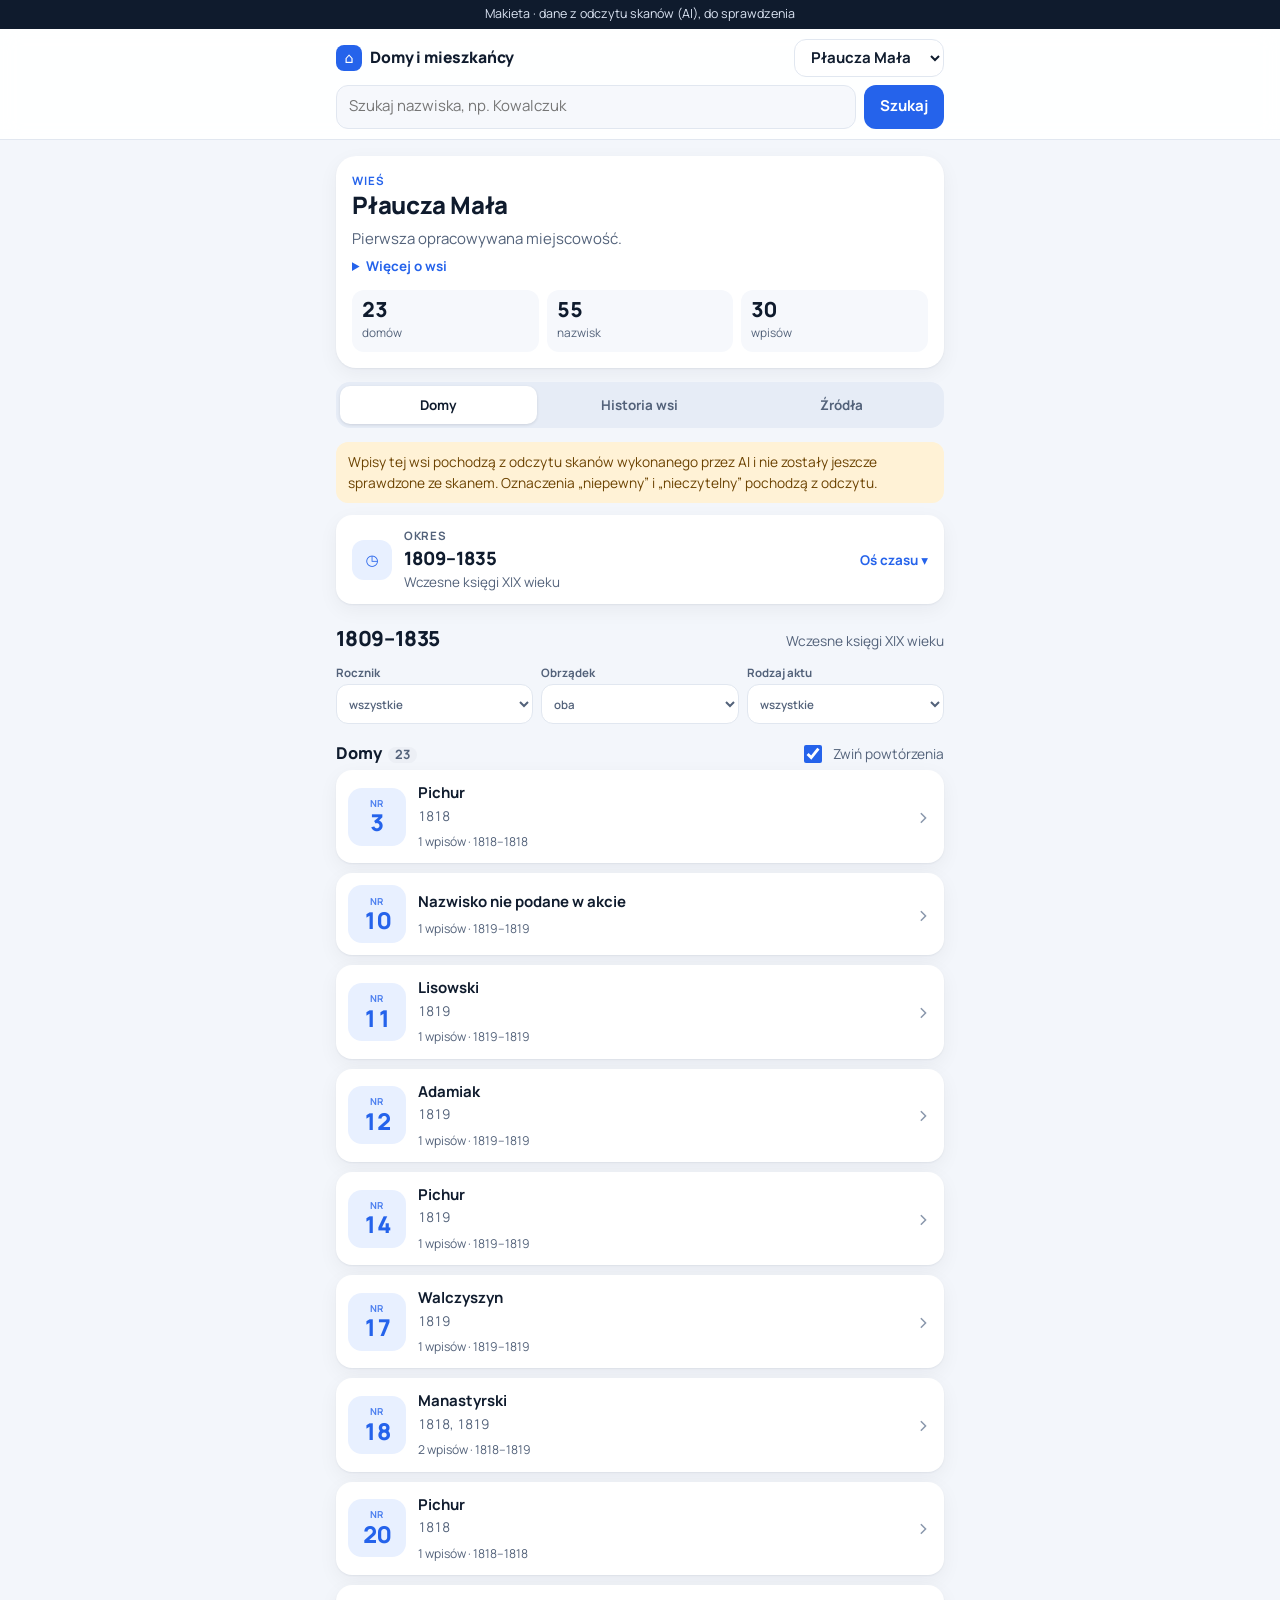
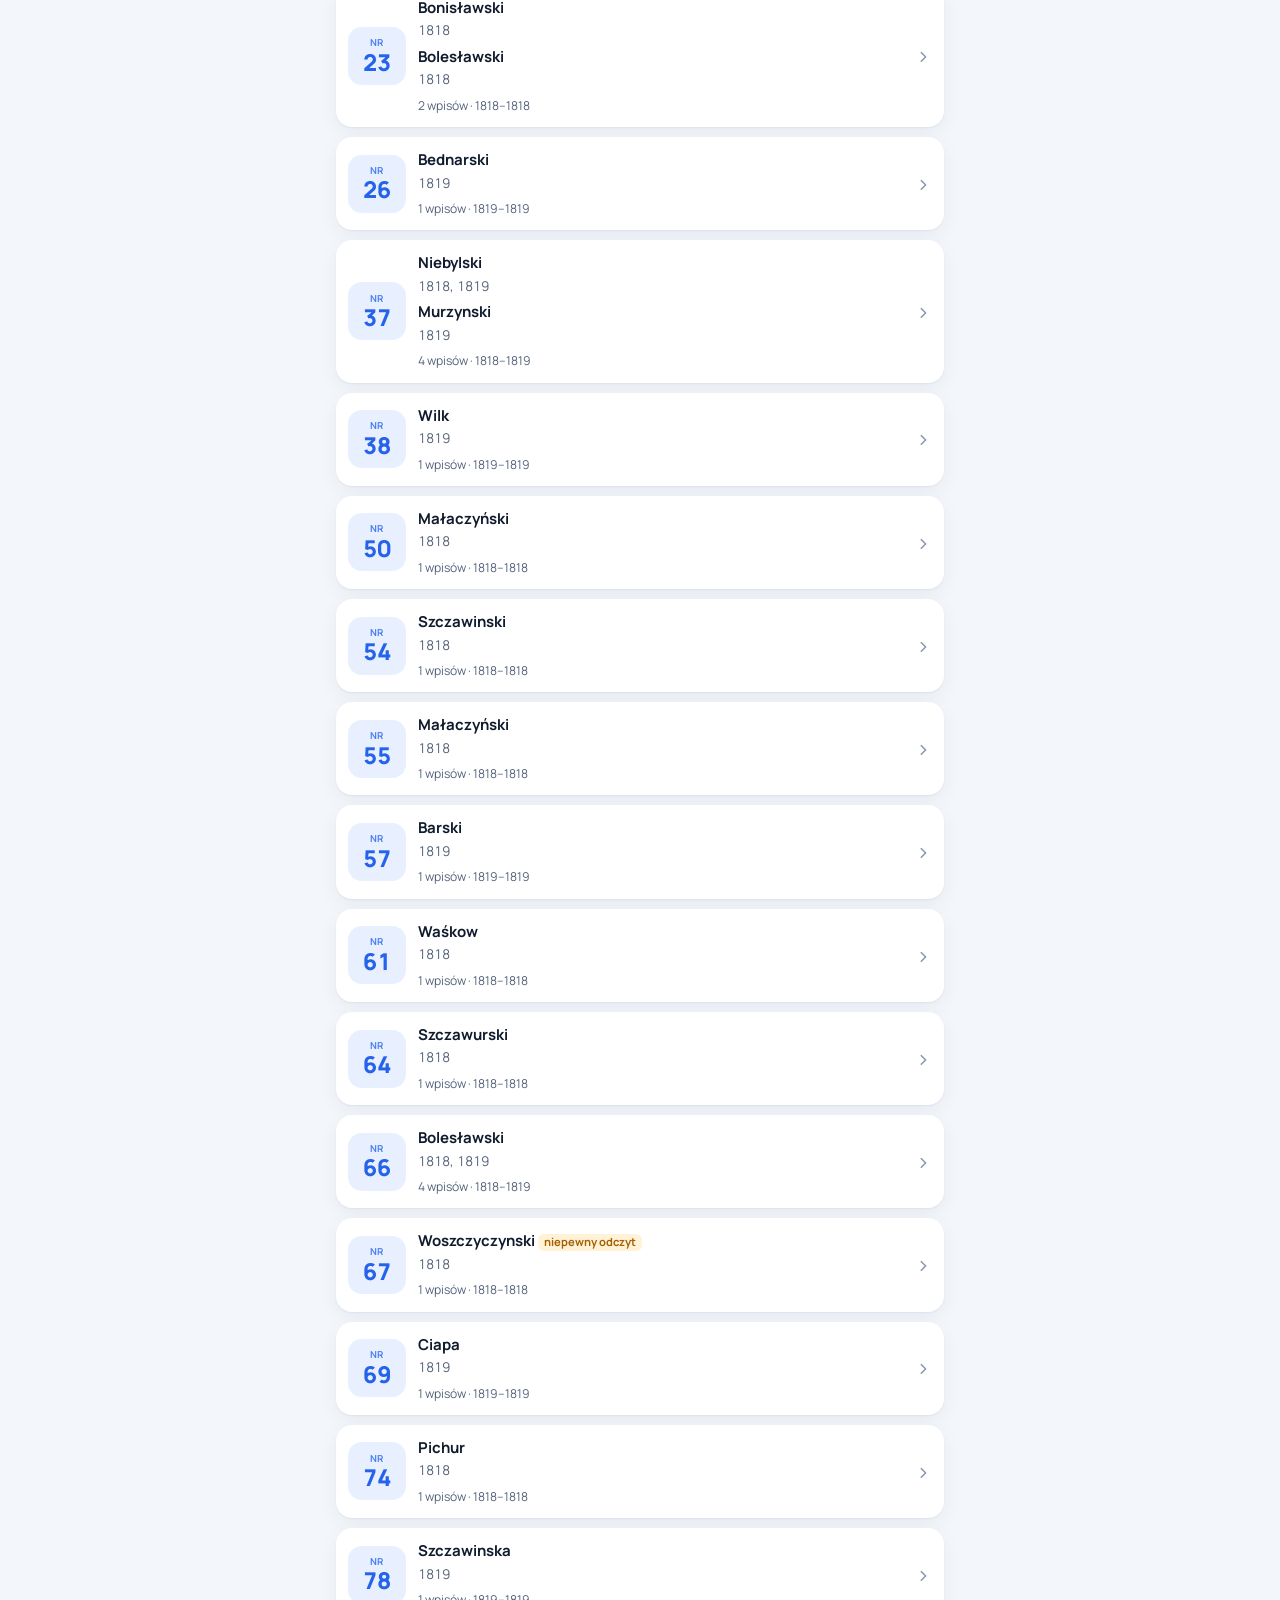
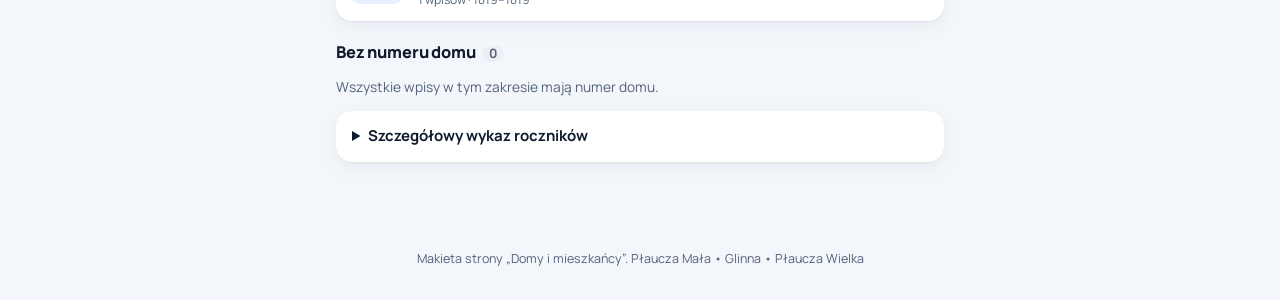
==== commit 080cb8bc: "Poprawione odczyty obu ksiąg (1818–1819 i 1847): imiona po polsku, lepsze nazwiska Dane zastąpione w" ====
--- a/mockup/index.html
+++ b/mockup/index.html
@@ -274,59 +274,59 @@
 const ACTS = [];
 
 /*REAL-DATA-START*/
-ACTS.push({"id": "app-879-151-1847-U-s062a", "v": "pw", "date": "1847-01-02", "rite": "gk", "kind": "U", "src": "pw47", "nr": "", "page": "s. 62", "scan": "https://photos.szukajwarchiwach.gov.pl/05ef61fd1ba9f47deb39abc389adecdba1cf35ea38b65151596e0fe9e85fe8c0_max", "note": "Chrzest 1847-01-02", "unverified": true, "people": [{"imie": "Julianna", "nazw": "Towstyga", "rola": "dziecko", "dom": 11, "domSrc": "11", "miesz": true, "pn": "niepewny", "pd": "pewny", "pan": "", "note": "", "wies": "pw", "der": true}, {"imie": "Paulus", "nazw": "Towstyga", "rola": "ojciec", "dom": 11, "domSrc": "11", "miesz": true, "pn": "niepewny", "pd": "pewny", "pan": "", "note": "", "wies": "pw"}, {"imie": "Anastasia", "nazw": "", "rola": "matka", "dom": 11, "domSrc": "11", "miesz": true, "pn": "pewny", "pd": "pewny", "pan": "Bortnyk", "note": "Córka Andreae Bortnyk", "wies": "pw", "panDer": true}, {"imie": "Andreae", "nazw": "Bortnyk", "rola": "dziadek_matki", "dom": null, "domSrc": "", "miesz": false, "pn": "pewny", "pd": "pewny", "pan": "", "note": "", "wies": ""}, {"imie": "Tomas", "nazw": "S…vinski", "rola": "chrzestny", "dom": null, "domSrc": "", "miesz": false, "pn": "nieczytelny", "pd": "pewny", "pan": "", "note": "", "wies": ""}, {"imie": "Anastasia", "nazw": "", "rola": "chrzestna", "dom": null, "domSrc": "", "miesz": false, "pn": "pewny", "pd": "pewny", "pan": "", "note": "Żona Alexii Bortnyk", "wies": ""}, {"imie": "Alexii", "nazw": "Bortnyk", "rola": "maz_chrzestnej", "dom": null, "domSrc": "", "miesz": false, "pn": "pewny", "pd": "pewny", "pan": "", "note": "", "wies": ""}, {"imie": "Maria", "nazw": "Re…tycha", "rola": "akuszerka", "dom": null, "domSrc": "", "miesz": false, "pn": "nieczytelny", "pd": "pewny", "pan": "", "note": "", "wies": ""}, {"imie": "Petrus", "nazw": "Bobowczak", "rola": "kaplan", "dom": null, "domSrc": "", "miesz": false, "pn": "niepewny", "pd": "pewny", "pan": "", "note": "Proboszcz. Ochrzcił i bierzmował.", "wies": ""}]});
-ACTS.push({"id": "app-879-151-1847-U-s063a", "v": "pw", "date": "1847-01-19", "rite": "gk", "kind": "U", "src": "pw47", "nr": "", "page": "s. 63", "scan": "https://photos.szukajwarchiwach.gov.pl/05ef61fd1ba9f47deb39abc389adecdba1cf35ea38b65151596e0fe9e85fe8c0_max", "note": "Chrzest 1847-01-19. Wpis w rubryce Illegitimi.", "unverified": true, "people": [{"imie": "Joannes", "nazw": "", "rola": "dziecko", "dom": 123, "domSrc": "123", "miesz": true, "pn": "pewny", "pd": "pewny", "pan": "", "note": "", "wies": "pw"}, {"imie": "Maria", "nazw": "", "rola": "matka", "dom": 123, "domSrc": "123", "miesz": true, "pn": "pewny", "pd": "pewny", "pan": "Kowalyk", "note": "Córka Theodori Kowalyk", "wies": "pw", "panDer": true}, {"imie": "Theodori", "nazw": "Kowalyk", "rola": "dziadek_matki", "dom": null, "domSrc": "", "miesz": false, "pn": "niepewny", "pd": "pewny", "pan": "", "note": "", "wies": ""}, {"imie": "Casper", "nazw": "Ska…winski", "rola": "chrzestny", "dom": null, "domSrc": "", "miesz": false, "pn": "nieczytelny", "pd": "pewny", "pan": "", "note": "", "wies": ""}, {"imie": "Anna", "nazw": "", "rola": "chrzestna", "dom": null, "domSrc": "", "miesz": false, "pn": "pewny", "pd": "pewny", "pan": "", "note": "Żona Joannis Babiak", "wies": ""}, {"imie": "Joannis", "nazw": "Babiak", "rola": "maz_chrzestnej", "dom": null, "domSrc": "", "miesz": false, "pn": "pewny", "pd": "pewny", "pan": "", "note": "", "wies": ""}]});
-ACTS.push({"id": "app-879-151-1847-U-s063b", "v": "pw", "date": "1847-02-08", "rite": "gk", "kind": "U", "src": "pw47", "nr": "", "page": "s. 63", "scan": "https://photos.szukajwarchiwach.gov.pl/05ef61fd1ba9f47deb39abc389adecdba1cf35ea38b65151596e0fe9e85fe8c0_max", "note": "Chrzest 1847-02-08", "unverified": true, "people": [{"imie": "Euphrosina", "nazw": "Bujak", "rola": "dziecko", "dom": 44, "domSrc": "44", "miesz": true, "pn": "pewny", "pd": "pewny", "pan": "", "note": "", "wies": "pw", "der": true}, {"imie": "Basilius", "nazw": "Bujak", "rola": "ojciec", "dom": 44, "domSrc": "44", "miesz": true, "pn": "pewny", "pd": "pewny", "pan": "", "note": "", "wies": "pw"}, {"imie": "Anna", "nazw": "", "rola": "matka", "dom": 44, "domSrc": "44", "miesz": true, "pn": "pewny", "pd": "pewny", "pan": "Worok", "note": "Córka Michaelis Worok", "wies": "pw", "panDer": true}, {"imie": "Michaelis", "nazw": "Worok", "rola": "dziadek_matki", "dom": null, "domSrc": "", "miesz": false, "pn": "niepewny", "pd": "pewny", "pan": "", "note": "", "wies": ""}, {"imie": "Theodorus", "nazw": "Grochowski", "rola": "chrzestny", "dom": null, "domSrc": "", "miesz": false, "pn": "pewny", "pd": "pewny", "pan": "", "note": "", "wies": ""}, {"imie": "Maria", "nazw": "", "rola": "chrzestna", "dom": null, "domSrc": "", "miesz": false, "pn": "pewny", "pd": "pewny", "pan": "", "note": "Żona Joannis H…monik", "wies": ""}, {"imie": "Joannis", "nazw": "H…monik", "rola": "maz_chrzestnej", "dom": null, "domSrc": "", "miesz": false, "pn": "nieczytelny", "pd": "pewny", "pan": "", "note": "", "wies": ""}, {"imie": "Maria", "nazw": "Bujak", "rola": "akuszerka", "dom": null, "domSrc": "", "miesz": false, "pn": "pewny", "pd": "pewny", "pan": "", "note": "", "wies": ""}]});
-ACTS.push({"id": "app-879-151-1847-U-s063c", "v": "pw", "date": "1847-02-17", "rite": "gk", "kind": "U", "src": "pw47", "nr": "", "page": "s. 63", "scan": "https://photos.szukajwarchiwach.gov.pl/05ef61fd1ba9f47deb39abc389adecdba1cf35ea38b65151596e0fe9e85fe8c0_max", "note": "Chrzest 1847-02-17", "unverified": true, "people": [{"imie": "Basilius", "nazw": "Meleniowski", "rola": "dziecko", "dom": 56, "domSrc": "56", "miesz": true, "pn": "niepewny", "pd": "pewny", "pan": "", "note": "", "wies": "pw", "der": true}, {"imie": "Jacobus", "nazw": "Meleniowski", "rola": "ojciec", "dom": 56, "domSrc": "56", "miesz": true, "pn": "niepewny", "pd": "pewny", "pan": "", "note": "", "wies": "pw"}, {"imie": "Maria", "nazw": "", "rola": "matka", "dom": 56, "domSrc": "56", "miesz": true, "pn": "pewny", "pd": "pewny", "pan": "Prociak", "note": "Córka Michaelis Prociak", "wies": "pw", "panDer": true}, {"imie": "Michaelis", "nazw": "Prociak", "rola": "dziadek_matki", "dom": null, "domSrc": "", "miesz": false, "pn": "niepewny", "pd": "pewny", "pan": "", "note": "", "wies": ""}, {"imie": "Basilius", "nazw": "Bujak", "rola": "chrzestny", "dom": null, "domSrc": "", "miesz": false, "pn": "pewny", "pd": "pewny", "pan": "", "note": "", "wies": ""}, {"imie": "Anna", "nazw": "", "rola": "chrzestna", "dom": null, "domSrc": "", "miesz": false, "pn": "pewny", "pd": "pewny", "pan": "", "note": "Żona Andreae Maw…zyniec", "wies": ""}, {"imie": "Andreae", "nazw": "Maw…zyniec", "rola": "maz_chrzestnej", "dom": null, "domSrc": "", "miesz": false, "pn": "nieczytelny", "pd": "pewny", "pan": "", "note": "", "wies": ""}, {"imie": "Maria", "nazw": "Bujak", "rola": "akuszerka", "dom": null, "domSrc": "", "miesz": false, "pn": "pewny", "pd": "pewny", "pan": "", "note": "", "wies": ""}]});
-ACTS.push({"id": "app-879-151-1847-U-s063d", "v": "pw", "date": "1847-02-28", "rite": "gk", "kind": "U", "src": "pw47", "nr": "", "page": "s. 63", "scan": "https://photos.szukajwarchiwach.gov.pl/05ef61fd1ba9f47deb39abc389adecdba1cf35ea38b65151596e0fe9e85fe8c0_max", "note": "Chrzest 1847-02-28", "unverified": true, "people": [{"imie": "Euphrosina", "nazw": "Babiak", "rola": "dziecko", "dom": 48, "domSrc": "48", "miesz": true, "pn": "pewny", "pd": "pewny", "pan": "", "note": "", "wies": "pw", "der": true}, {"imie": "Elias", "nazw": "Babiak", "rola": "ojciec", "dom": 48, "domSrc": "48", "miesz": true, "pn": "pewny", "pd": "pewny", "pan": "", "note": "", "wies": "pw"}, {"imie": "Catharina", "nazw": "", "rola": "matka", "dom": 48, "domSrc": "48", "miesz": true, "pn": "pewny", "pd": "pewny", "pan": "Maw…zyniec", "note": "Córka Theodori Maw…zyniec", "wies": "pw", "panDer": true}, {"imie": "Theodori", "nazw": "Maw…zyniec", "rola": "dziadek_matki", "dom": null, "domSrc": "", "miesz": false, "pn": "nieczytelny", "pd": "pewny", "pan": "", "note": "", "wies": ""}, {"imie": "Stephanus", "nazw": "Łec…w", "rola": "chrzestny", "dom": null, "domSrc": "", "miesz": false, "pn": "nieczytelny", "pd": "pewny", "pan": "", "note": "", "wies": ""}, {"imie": "Maria", "nazw": "", "rola": "chrzestna", "dom": null, "domSrc": "", "miesz": false, "pn": "pewny", "pd": "pewny", "pan": "", "note": "Żona Theodori Bortnyk", "wies": ""}, {"imie": "Theodori", "nazw": "Bortnyk", "rola": "maz_chrzestnej", "dom": null, "domSrc": "", "miesz": false, "pn": "pewny", "pd": "pewny", "pan": "", "note": "", "wies": ""}, {"imie": "Eudocia", "nazw": "Mar…ka", "rola": "akuszerka", "dom": null, "domSrc": "", "miesz": false, "pn": "nieczytelny", "pd": "pewny", "pan": "", "note": "", "wies": ""}]});
-ACTS.push({"id": "app-879-151-1847-U-s063e", "v": "pw", "date": "1847-03-03", "rite": "gk", "kind": "U", "src": "pw47", "nr": "", "page": "s. 63", "scan": "https://photos.szukajwarchiwach.gov.pl/05ef61fd1ba9f47deb39abc389adecdba1cf35ea38b65151596e0fe9e85fe8c0_max", "note": "Chrzest 1847-03-03", "unverified": true, "people": [{"imie": "Leon", "nazw": "Dubas", "rola": "dziecko", "dom": 5, "domSrc": "5", "miesz": true, "pn": "niepewny", "pd": "pewny", "pan": "", "note": "", "wies": "pw", "der": true}, {"imie": "Michael", "nazw": "Dubas", "rola": "ojciec", "dom": 5, "domSrc": "5", "miesz": true, "pn": "niepewny", "pd": "pewny", "pan": "", "note": "", "wies": "pw"}, {"imie": "Martha", "nazw": "", "rola": "matka", "dom": 5, "domSrc": "5", "miesz": true, "pn": "pewny", "pd": "pewny", "pan": "Babiak", "note": "Córka Joannis Babiak", "wies": "pw", "panDer": true}, {"imie": "Joannis", "nazw": "Babiak", "rola": "dziadek_matki", "dom": null, "domSrc": "", "miesz": false, "pn": "pewny", "pd": "pewny", "pan": "", "note": "", "wies": ""}, {"imie": "Nicolaus", "nazw": "Bo…gucki", "rola": "chrzestny", "dom": null, "domSrc": "", "miesz": false, "pn": "nieczytelny", "pd": "pewny", "pan": "", "note": "", "wies": ""}, {"imie": "Parasc…va", "nazw": "", "rola": "chrzestna", "dom": null, "domSrc": "", "miesz": false, "pn": "pewny", "pd": "pewny", "pan": "", "note": "Żona Romani Bar…ab", "wies": ""}, {"imie": "Romani", "nazw": "Bar…ab", "rola": "maz_chrzestnej", "dom": null, "domSrc": "", "miesz": false, "pn": "nieczytelny", "pd": "pewny", "pan": "", "note": "", "wies": ""}, {"imie": "Maria", "nazw": "Re…tycha", "rola": "akuszerka", "dom": null, "domSrc": "", "miesz": false, "pn": "nieczytelny", "pd": "pewny", "pan": "", "note": "", "wies": ""}]});
-ACTS.push({"id": "app-879-151-1847-U-s063f", "v": "pw", "date": "1847-03-19", "rite": "gk", "kind": "U", "src": "pw47", "nr": "", "page": "s. 63", "scan": "https://photos.szukajwarchiwach.gov.pl/05ef61fd1ba9f47deb39abc389adecdba1cf35ea38b65151596e0fe9e85fe8c0_max", "note": "Chrzest 1847-03-19", "unverified": true, "people": [{"imie": "Constantinus", "nazw": "Pryhoda", "rola": "dziecko", "dom": 17, "domSrc": "17", "miesz": true, "pn": "pewny", "pd": "pewny", "pan": "", "note": "", "wies": "pw", "der": true}, {"imie": "Paulus", "nazw": "Pryhoda", "rola": "ojciec", "dom": 17, "domSrc": "17", "miesz": true, "pn": "pewny", "pd": "pewny", "pan": "", "note": "", "wies": "pw"}, {"imie": "Melania", "nazw": "", "rola": "matka", "dom": 17, "domSrc": "17", "miesz": true, "pn": "pewny", "pd": "pewny", "pan": "Babiak", "note": "Córka Constantii Babiak", "wies": "pw", "panDer": true}, {"imie": "Constantii", "nazw": "Babiak", "rola": "dziadek_matki", "dom": null, "domSrc": "", "miesz": false, "pn": "pewny", "pd": "pewny", "pan": "", "note": "", "wies": ""}, {"imie": "Joachimus", "nazw": "Chodkiewicz", "rola": "chrzestny", "dom": null, "domSrc": "", "miesz": false, "pn": "pewny", "pd": "pewny", "pan": "", "note": "", "wies": ""}, {"imie": "Barbara", "nazw": "", "rola": "chrzestna", "dom": null, "domSrc": "", "miesz": false, "pn": "pewny", "pd": "pewny", "pan": "", "note": "Żona Pauli Barab…sz", "wies": ""}, {"imie": "Pauli", "nazw": "Barab…sz", "rola": "maz_chrzestnej", "dom": null, "domSrc": "", "miesz": false, "pn": "nieczytelny", "pd": "pewny", "pan": "", "note": "", "wies": ""}, {"imie": "Maria", "nazw": "Re…tycha", "rola": "akuszerka", "dom": null, "domSrc": "", "miesz": false, "pn": "nieczytelny", "pd": "pewny", "pan": "", "note": "", "wies": ""}]});
-ACTS.push({"id": "app-879-151-1847-U-s063g", "v": "pw", "date": "1847-03-20", "rite": "gk", "kind": "U", "src": "pw47", "nr": "", "page": "s. 63", "scan": "https://photos.szukajwarchiwach.gov.pl/05ef61fd1ba9f47deb39abc389adecdba1cf35ea38b65151596e0fe9e85fe8c0_max", "note": "Niezgodność dat w odczycie: w danych 1847-03-20, w uwagach 1847-03-28. Do sprawdzenia na skanie. Chrzest 1847-03-28", "unverified": true, "people": [{"imie": "Chrystina", "nazw": "Babiak", "rola": "dziecko", "dom": 35, "domSrc": "35", "miesz": true, "pn": "pewny", "pd": "pewny", "pan": "", "note": "Niepewny odczyt końcówki imienia", "wies": "pw", "der": true}, {"imie": "Gregorius", "nazw": "Babiak", "rola": "ojciec", "dom": 35, "domSrc": "35", "miesz": true, "pn": "pewny", "pd": "pewny", "pan": "", "note": "", "wies": "pw"}, {"imie": "Maria", "nazw": "", "rola": "matka", "dom": 35, "domSrc": "35", "miesz": true, "pn": "pewny", "pd": "pewny", "pan": "O…nyk", "note": "Córka Joannis O…nyk", "wies": "pw", "panDer": true}, {"imie": "Joannis", "nazw": "O…nyk", "rola": "dziadek_matki", "dom": null, "domSrc": "", "miesz": false, "pn": "nieczytelny", "pd": "pewny", "pan": "", "note": "", "wies": ""}, {"imie": "Stephanus", "nazw": "Stołowaty", "rola": "chrzestny", "dom": null, "domSrc": "", "miesz": false, "pn": "niepewny", "pd": "pewny", "pan": "", "note": "", "wies": ""}, {"imie": "Anna", "nazw": "", "rola": "chrzestna", "dom": null, "domSrc": "", "miesz": false, "pn": "pewny", "pd": "pewny", "pan": "", "note": "Żona Joannis Babiak", "wies": ""}, {"imie": "Joannis", "nazw": "Babiak", "rola": "maz_chrzestnej", "dom": null, "domSrc": "", "miesz": false, "pn": "pewny", "pd": "pewny", "pan": "", "note": "", "wies": ""}, {"imie": "Maria", "nazw": "Bujak", "rola": "akuszerka", "dom": null, "domSrc": "", "miesz": false, "pn": "pewny", "pd": "pewny", "pan": "", "note": "", "wies": ""}, {"imie": "Petrus", "nazw": "Bobowczak", "rola": "kaplan", "dom": null, "domSrc": "", "miesz": false, "pn": "niepewny", "pd": "pewny", "pan": "", "note": "Proboszcz. Adnotacja o chrzcie i bierzmowaniu pod tabelą.", "wies": ""}]});
-ACTS.push({"id": "cdial-618-2-109-1818-U-s022va", "v": "pm", "date": "1818-01-29", "rite": "rz", "kind": "U", "src": "cdial", "nr": "", "page": "k. 22v", "scan": "https://archium.tsdial.archives.gov.ua/file-viewer/227422#file-424779", "note": "Chrzest 1818-01-30.", "unverified": true, "people": [{"imie": "Agatha", "nazw": "Bolesławski", "rola": "dziecko", "dom": 66, "domSrc": "66", "miesz": true, "pn": "pewny", "pd": "pewny", "pan": "", "note": "", "wies": "pm", "der": true}, {"imie": "Gaspar", "nazw": "Bolesławski", "rola": "ojciec", "dom": 66, "domSrc": "66", "miesz": true, "pn": "pewny", "pd": "pewny", "pan": "", "note": "", "wies": "pm"}, {"imie": "Apolonia", "nazw": "", "rola": "matka", "dom": 66, "domSrc": "66", "miesz": true, "pn": "pewny", "pd": "pewny", "pan": "Ryg…", "note": "Córka Michaelis.", "wies": "pm", "panDer": true}, {"imie": "Michaele", "nazw": "Ryg…", "rola": "dziadek_matki", "dom": null, "domSrc": "", "miesz": false, "pn": "nieczytelny", "pd": "pewny", "pan": "", "note": "", "wies": ""}, {"imie": "Martinus", "nazw": "Trojan", "rola": "chrzestny", "dom": null, "domSrc": "", "miesz": false, "pn": "pewny", "pd": "pewny", "pan": "", "note": "", "wies": "pm"}, {"imie": "Agnes", "nazw": "", "rola": "chrzestna", "dom": null, "domSrc": "", "miesz": false, "pn": "pewny", "pd": "pewny", "pan": "", "note": "Żona Blasii Bolesławskiego.", "wies": "pm"}, {"imie": "Blasii", "nazw": "Bolesławski", "rola": "maz_chrzestnej", "dom": null, "domSrc": "", "miesz": false, "pn": "pewny", "pd": "pewny", "pan": "", "note": "", "wies": ""}, {"imie": "Jacobus", "nazw": "Czyzewski", "rola": "kaplan", "dom": null, "domSrc": "", "miesz": false, "pn": "pewny", "pd": "pewny", "pan": "", "note": "", "wies": ""}]});
-ACTS.push({"id": "cdial-618-2-109-1818-U-s022vb", "v": "pm", "date": "1818-02-06", "rite": "rz", "kind": "U", "src": "cdial", "nr": "", "page": "k. 22v", "scan": "https://archium.tsdial.archives.gov.ua/file-viewer/227422#file-424779", "note": "Chrzest 1818-02-06. Przy ojcu widoczne nadpisanie w rubryce Conditio.", "unverified": true, "people": [{"imie": "Mathias", "nazw": "Niebylski", "rola": "dziecko", "dom": 37, "domSrc": "37", "miesz": true, "pn": "pewny", "pd": "pewny", "pan": "", "note": "", "wies": "pm", "der": true}, {"imie": "Joannes", "nazw": "Niebylski", "rola": "ojciec", "dom": 37, "domSrc": "37", "miesz": true, "pn": "pewny", "pd": "pewny", "pan": "", "note": "", "wies": "pm"}, {"imie": "Victoria", "nazw": "", "rola": "matka", "dom": 37, "domSrc": "37", "miesz": true, "pn": "pewny", "pd": "pewny", "pan": "Murzynski", "note": "Córka Joannis.", "wies": "pm", "panDer": true}, {"imie": "Joanne", "nazw": "Murzynski", "rola": "dziadek_matki", "dom": null, "domSrc": "", "miesz": false, "pn": "pewny", "pd": "pewny", "pan": "", "note": "", "wies": ""}, {"imie": "Joannes", "nazw": "Radaczynski", "rola": "chrzestny", "dom": null, "domSrc": "", "miesz": false, "pn": "pewny", "pd": "pewny", "pan": "", "note": "", "wies": ""}, {"imie": "Josepha", "nazw": "", "rola": "chrzestna", "dom": null, "domSrc": "", "miesz": false, "pn": "pewny", "pd": "pewny", "pan": "", "note": "Żona Stephani Murzynskiego.", "wies": ""}, {"imie": "Stephani", "nazw": "Murzynski", "rola": "maz_chrzestnej", "dom": null, "domSrc": "", "miesz": false, "pn": "pewny", "pd": "pewny", "pan": "", "note": "", "wies": ""}, {"imie": "Theodor", "nazw": "M…dzinski", "rola": "kaplan", "dom": null, "domSrc": "", "miesz": false, "pn": "nieczytelny", "pd": "pewny", "pan": "", "note": "Wikariusz obrządku greckokatolickiego z Płauczy Wielkiej.", "wies": ""}]});
-ACTS.push({"id": "cdial-618-2-109-1818-U-s022vc", "v": "pm", "date": "1818-09-09", "rite": "rz", "kind": "U", "src": "cdial", "nr": "", "page": "k. 22v", "scan": "https://archium.tsdial.archives.gov.ua/file-viewer/227422#file-424779", "note": "Chrzest 1818-09-09.", "unverified": true, "people": [{"imie": "Nicolaus", "nazw": "Pichur", "rola": "dziecko", "dom": 20, "domSrc": "20", "miesz": true, "pn": "pewny", "pd": "pewny", "pan": "", "note": "", "wies": "pm", "der": true}, {"imie": "Sebastianus", "nazw": "Pichur", "rola": "ojciec", "dom": 20, "domSrc": "20", "miesz": true, "pn": "pewny", "pd": "pewny", "pan": "", "note": "", "wies": "pm"}, {"imie": "Catharina", "nazw": "", "rola": "matka", "dom": 20, "domSrc": "20", "miesz": true, "pn": "pewny", "pd": "pewny", "pan": "Neh…ski", "note": "Córka Joanne.", "wies": "pm", "panDer": true}, {"imie": "Joanne", "nazw": "Neh…ski", "rola": "dziadek_matki", "dom": null, "domSrc": "", "miesz": false, "pn": "nieczytelny", "pd": "pewny", "pan": "", "note": "", "wies": ""}, {"imie": "Blasius", "nazw": "Bolesławski", "rola": "chrzestny", "dom": null, "domSrc": "", "miesz": false, "pn": "pewny", "pd": "pewny", "pan": "", "note": "", "wies": "pm"}, {"imie": "Anna", "nazw": "", "rola": "chrzestna", "dom": null, "domSrc": "", "miesz": false, "pn": "pewny", "pd": "pewny", "pan": "", "note": "Żona Andreae.", "wies": "pm"}, {"imie": "Andreae", "nazw": "…kow", "rola": "maz_chrzestnej", "dom": null, "domSrc": "", "miesz": false, "pn": "nieczytelny", "pd": "pewny", "pan": "", "note": "", "wies": ""}, {"imie": "Marianna", "nazw": "Man…towska", "rola": "akuszerka", "dom": null, "domSrc": "", "miesz": false, "pn": "nieczytelny", "pd": "pewny", "pan": "", "note": "", "wies": ""}, {"imie": "Jacobus", "nazw": "Czyzewski", "rola": "kaplan", "dom": null, "domSrc": "", "miesz": false, "pn": "pewny", "pd": "pewny", "pan": "", "note": "", "wies": ""}]});
-ACTS.push({"id": "cdial-618-2-109-1818-U-s022vd", "v": "pm", "date": "1818-10-02", "rite": "rz", "kind": "U", "src": "cdial", "nr": "", "page": "k. 22v", "scan": "https://archium.tsdial.archives.gov.ua/file-viewer/227422#file-424779", "note": "Data urodzenia z dopisku. Chrzest z wody w dniu urodzenia. W rubryce chrztu widnieje 4 października. Dopisek o uzupełnieniu ceremonii.", "unverified": true, "people": [{"imie": "Stephanus", "nazw": "Pichur", "rola": "dziecko", "dom": 3, "domSrc": "3", "miesz": true, "pn": "pewny", "pd": "pewny", "pan": "", "note": "", "wies": "pm", "der": true}, {"imie": "Jacobus", "nazw": "Pichur", "rola": "ojciec", "dom": 3, "domSrc": "3", "miesz": true, "pn": "pewny", "pd": "pewny", "pan": "", "note": "", "wies": "pm"}, {"imie": "Anna", "nazw": "", "rola": "matka", "dom": 3, "domSrc": "3", "miesz": true, "pn": "pewny", "pd": "pewny", "pan": "M…czy", "note": "Córka Stephano.", "wies": "pm", "panDer": true}, {"imie": "Stephano", "nazw": "M…czy", "rola": "dziadek_matki", "dom": null, "domSrc": "", "miesz": false, "pn": "nieczytelny", "pd": "pewny", "pan": "", "note": "", "wies": ""}, {"imie": "Praxe…a", "nazw": "M…dzinska", "rola": "chrzestna", "dom": null, "domSrc": "", "miesz": false, "pn": "nieczytelny", "pd": "pewny", "pan": "", "note": "", "wies": "pm"}, {"imie": "Thomas", "nazw": "Szczawinski", "rola": "chrzestny", "dom": null, "domSrc": "", "miesz": false, "pn": "pewny", "pd": "pewny", "pan": "", "note": "", "wies": "pm"}, {"imie": "Marianna", "nazw": "Copowa", "rola": "akuszerka", "dom": null, "domSrc": "", "miesz": false, "pn": "pewny", "pd": "pewny", "pan": "", "note": "", "wies": "pm"}, {"imie": "Theodoro", "nazw": "M…dzinski", "rola": "kaplan", "dom": null, "domSrc": "", "miesz": false, "pn": "nieczytelny", "pd": "pewny", "pan": "", "note": "Chrzest z wody.", "wies": ""}, {"imie": "J.", "nazw": "Czyzewski", "rola": "kaplan", "dom": null, "domSrc": "", "miesz": false, "pn": "pewny", "pd": "pewny", "pan": "", "note": "Uzupełnienie ceremonii.", "wies": ""}]});
-ACTS.push({"id": "cdial-618-2-109-1818-U-s022ve", "v": "pm", "date": "1818-10-09", "rite": "rz", "kind": "U", "src": "cdial", "nr": "", "page": "k. 22v", "scan": "https://archium.tsdial.archives.gov.ua/file-viewer/227422#file-424779", "note": "Chrzest 1818-10-09.", "unverified": true, "people": [{"imie": "Franciscus", "nazw": "Bolesławski", "rola": "dziecko", "dom": 23, "domSrc": "23", "miesz": true, "pn": "pewny", "pd": "pewny", "pan": "", "note": "", "wies": "pm", "der": true}, {"imie": "Blasius", "nazw": "Bolesławski", "rola": "ojciec", "dom": 23, "domSrc": "23", "miesz": true, "pn": "pewny", "pd": "pewny", "pan": "", "note": "", "wies": "pm"}, {"imie": "Agnes", "nazw": "", "rola": "matka", "dom": 23, "domSrc": "23", "miesz": true, "pn": "pewny", "pd": "pewny", "pan": "Bonisławski", "note": "Córka Casimiro.", "wies": "pm", "panDer": true}, {"imie": "Casimiro", "nazw": "Bonisławski", "rola": "dziadek_matki", "dom": null, "domSrc": "", "miesz": false, "pn": "pewny", "pd": "pewny", "pan": "", "note": "", "wies": ""}, {"imie": "Adalbertus", "nazw": "Bednarski", "rola": "chrzestny", "dom": null, "domSrc": "", "miesz": false, "pn": "pewny", "pd": "pewny", "pan": "", "note": "", "wies": "pm"}, {"imie": "Theresia", "nazw": "", "rola": "chrzestna", "dom": null, "domSrc": "", "miesz": false, "pn": "pewny", "pd": "pewny", "pan": "", "note": "Żona Martini Trojana.", "wies": "pm"}, {"imie": "Martini", "nazw": "Trojan", "rola": "maz_chrzestnej", "dom": null, "domSrc": "", "miesz": false, "pn": "pewny", "pd": "pewny", "pan": "", "note": "", "wies": ""}, {"imie": "Apolonia", "nazw": "Copowa", "rola": "akuszerka", "dom": null, "domSrc": "", "miesz": false, "pn": "pewny", "pd": "pewny", "pan": "", "note": "", "wies": "pm"}, {"imie": "J.", "nazw": "Czyzewski", "rola": "kaplan", "dom": null, "domSrc": "", "miesz": false, "pn": "pewny", "pd": "pewny", "pan": "", "note": "", "wies": ""}]});
-ACTS.push({"id": "cdial-618-2-109-1818-U-s023a", "v": "pm", "date": "1818-10-18", "rite": "rz", "kind": "U", "src": "cdial", "nr": "", "page": "k. 23", "scan": "https://archium.tsdial.archives.gov.ua/file-viewer/227422#file-424779", "note": "Chrzest 1818-10-19.", "unverified": true, "people": [{"imie": "Theresia", "nazw": "Małaczynski", "rola": "dziecko", "dom": 50, "domSrc": "50[?]", "miesz": true, "pn": "pewny", "pd": "niepewny", "pan": "", "note": "", "wies": "pm", "der": true}, {"imie": "Joannes", "nazw": "Małaczynski", "rola": "ojciec", "dom": 50, "domSrc": "50[?]", "miesz": true, "pn": "pewny", "pd": "niepewny", "pan": "", "note": "", "wies": "pm"}, {"imie": "Veronica", "nazw": "", "rola": "matka", "dom": 50, "domSrc": "50[?]", "miesz": true, "pn": "pewny", "pd": "niepewny", "pan": "Małaczynski", "note": "Córka Antonio.", "wies": "pm", "panDer": true}, {"imie": "Antonio", "nazw": "Małaczynski", "rola": "dziadek_matki", "dom": null, "domSrc": "", "miesz": false, "pn": "pewny", "pd": "pewny", "pan": "", "note": "", "wies": ""}, {"imie": "Carolus", "nazw": "Radaczynski", "rola": "chrzestny", "dom": null, "domSrc": "", "miesz": false, "pn": "pewny", "pd": "pewny", "pan": "", "note": "", "wies": "pw"}, {"imie": "Theresia", "nazw": "", "rola": "chrzestna", "dom": null, "domSrc": "", "miesz": false, "pn": "pewny", "pd": "pewny", "pan": "", "note": "Żona Joannis Radaczynskiego.", "wies": "pw"}, {"imie": "Joannis", "nazw": "Radaczynski", "rola": "maz_chrzestnej", "dom": null, "domSrc": "", "miesz": false, "pn": "pewny", "pd": "pewny", "pan": "", "note": "", "wies": ""}, {"imie": "Apolonia", "nazw": "Copowa", "rola": "akuszerka", "dom": null, "domSrc": "", "miesz": false, "pn": "pewny", "pd": "pewny", "pan": "", "note": "", "wies": ""}, {"imie": "Jacob.", "nazw": "Czyzewski", "rola": "kaplan", "dom": null, "domSrc": "", "miesz": false, "pn": "pewny", "pd": "pewny", "pan": "", "note": "", "wies": ""}]});
-ACTS.push({"id": "cdial-618-2-109-1818-U-s023b", "v": "pm", "date": "1818-11-17", "rite": "rz", "kind": "U", "src": "cdial", "nr": "", "page": "k. 23", "scan": "https://archium.tsdial.archives.gov.ua/file-viewer/227422#file-424779", "note": "Chrzest 1818-11-17. Drugie imię dziecka zapisano skrótem Kos.", "unverified": true, "people": [{"imie": "Stanislaus Kos.", "nazw": "Szczawinski", "rola": "dziecko", "dom": 61, "domSrc": "61[?]", "miesz": true, "pn": "pewny", "pd": "niepewny", "pan": "", "note": "", "wies": "pm", "der": true}, {"imie": "Cajetanus", "nazw": "Szczawinski", "rola": "ojciec", "dom": 61, "domSrc": "61[?]", "miesz": true, "pn": "pewny", "pd": "niepewny", "pan": "", "note": "", "wies": "pm"}, {"imie": "Helena", "nazw": "", "rola": "matka", "dom": 61, "domSrc": "61[?]", "miesz": true, "pn": "pewny", "pd": "niepewny", "pan": "Wasylkowski", "note": "Córka Romano.", "wies": "pm", "panDer": true}, {"imie": "Romano", "nazw": "Wasylkowski", "rola": "dziadek_matki", "dom": null, "domSrc": "", "miesz": false, "pn": "pewny", "pd": "pewny", "pan": "", "note": "", "wies": ""}, {"imie": "Stephanus", "nazw": "Małaczynski", "rola": "chrzestny", "dom": null, "domSrc": "", "miesz": false, "pn": "pewny", "pd": "pewny", "pan": "", "note": "", "wies": "pm"}, {"imie": "Thecla", "nazw": "", "rola": "chrzestna", "dom": null, "domSrc": "", "miesz": false, "pn": "pewny", "pd": "pewny", "pan": "", "note": "Żona Joannis.", "wies": "Krasna"}, {"imie": "Joannis", "nazw": "…on…ski", "rola": "maz_chrzestnej", "dom": null, "domSrc": "", "miesz": false, "pn": "nieczytelny", "pd": "pewny", "pan": "", "note": "", "wies": ""}, {"imie": "Eudocia", "nazw": "Zawadynska", "rola": "akuszerka", "dom": null, "domSrc": "", "miesz": false, "pn": "pewny", "pd": "pewny", "pan": "", "note": "", "wies": "Tołstoluhy"}, {"imie": "Jacob.", "nazw": "Czyzewski", "rola": "kaplan", "dom": null, "domSrc": "", "miesz": false, "pn": "pewny", "pd": "pewny", "pan": "", "note": "", "wies": ""}]});
-ACTS.push({"id": "cdial-618-2-109-1818-U-s023c", "v": "pm", "date": "1818-12-01", "rite": "rz", "kind": "U", "src": "cdial", "nr": "", "page": "k. 23", "scan": "https://archium.tsdial.archives.gov.ua/file-viewer/227422#file-424779", "note": "Chrzest 1818-12-01.", "unverified": true, "people": [{"imie": "Franciscus", "nazw": "Małaczynski", "rola": "dziecko", "dom": 55, "domSrc": "55[?]", "miesz": true, "pn": "pewny", "pd": "niepewny", "pan": "", "note": "", "wies": "pm", "der": true}, {"imie": "Stephanus", "nazw": "Małaczynski", "rola": "ojciec", "dom": 55, "domSrc": "55[?]", "miesz": true, "pn": "pewny", "pd": "niepewny", "pan": "", "note": "", "wies": "pm"}, {"imie": "Agnes", "nazw": "", "rola": "matka", "dom": 55, "domSrc": "55[?]", "miesz": true, "pn": "pewny", "pd": "niepewny", "pan": "Strzałkowski", "note": "Córka Adalberto.", "wies": "pm", "panDer": true}, {"imie": "Adalberto", "nazw": "Strzałkowski", "rola": "dziadek_matki", "dom": null, "domSrc": "", "miesz": false, "pn": "pewny", "pd": "pewny", "pan": "", "note": "", "wies": ""}, {"imie": "Gaspar", "nazw": "S…dzicki", "rola": "chrzestny", "dom": null, "domSrc": "", "miesz": false, "pn": "nieczytelny", "pd": "pewny", "pan": "", "note": "", "wies": ""}, {"imie": "Praxe…a", "nazw": "", "rola": "chrzestna", "dom": null, "domSrc": "", "miesz": false, "pn": "pewny", "pd": "pewny", "pan": "", "note": "Żona Theodori.", "wies": ""}, {"imie": "Theodori", "nazw": "M…dzinski", "rola": "maz_chrzestnej", "dom": null, "domSrc": "", "miesz": false, "pn": "nieczytelny", "pd": "pewny", "pan": "", "note": "", "wies": ""}, {"imie": "Theodor", "nazw": "M…dzinski", "rola": "kaplan", "dom": null, "domSrc": "", "miesz": false, "pn": "nieczytelny", "pd": "pewny", "pan": "", "note": "Wikariusz obrządku greckokatolickiego z Płauczy Wielkiej.", "wies": ""}]});
-ACTS.push({"id": "cdial-618-2-109-1818-U-s023d", "v": "pm", "date": "1818-12-17", "rite": "rz", "kind": "U", "src": "cdial", "nr": "", "page": "k. 23", "scan": "https://archium.tsdial.archives.gov.ua/file-viewer/227422#file-424779", "note": "Chrzest 1818-12-17. Wpis zawiera dopisek in necessitate.", "unverified": true, "people": [{"imie": "Victoria", "nazw": "Bolesławski", "rola": "dziecko", "dom": 66, "domSrc": "66", "miesz": true, "pn": "pewny", "pd": "pewny", "pan": "", "note": "", "wies": "pm", "der": true}, {"imie": "Mathias", "nazw": "Bolesławski", "rola": "ojciec", "dom": 66, "domSrc": "66", "miesz": true, "pn": "pewny", "pd": "pewny", "pan": "", "note": "", "wies": "pm"}, {"imie": "Francisca", "nazw": "", "rola": "matka", "dom": 66, "domSrc": "66", "miesz": true, "pn": "pewny", "pd": "pewny", "pan": "Bronowski", "note": "Córka Michaele.", "wies": "pm", "panDer": true}, {"imie": "Michaele", "nazw": "Bronowski", "rola": "dziadek_matki", "dom": null, "domSrc": "", "miesz": false, "pn": "pewny", "pd": "pewny", "pan": "", "note": "", "wies": ""}, {"imie": "Martinus", "nazw": "Trojan", "rola": "chrzestny", "dom": null, "domSrc": "", "miesz": false, "pn": "pewny", "pd": "pewny", "pan": "", "note": "", "wies": ""}, {"imie": "Apolonia", "nazw": "", "rola": "chrzestna", "dom": null, "domSrc": "", "miesz": false, "pn": "pewny", "pd": "pewny", "pan": "", "note": "Żona Gaspari Bolesławskiego.", "wies": ""}, {"imie": "Gaspari", "nazw": "Bolesławski", "rola": "maz_chrzestnej", "dom": null, "domSrc": "", "miesz": false, "pn": "pewny", "pd": "pewny", "pan": "", "note": "", "wies": ""}, {"imie": "Theodor", "nazw": "M…dzinski", "rola": "kaplan", "dom": null, "domSrc": "", "miesz": false, "pn": "nieczytelny", "pd": "pewny", "pan": "", "note": "Wikariusz obrządku greckokatolickiego z Płauczy Wielkiej.", "wies": ""}]});
-ACTS.push({"id": "cdial-618-2-109-1818-U-s023e", "v": "pw", "date": "1818-02-01", "rite": "rz", "kind": "U", "src": "cdial", "nr": "", "page": "k. 23", "scan": "https://archium.tsdial.archives.gov.ua/file-viewer/227422#file-424779", "note": "Chrzest 1818-02-01. Początek sekcji Płaucza magna.", "unverified": true, "people": [{"imie": "Mariana", "nazw": "Podolski", "rola": "dziecko", "dom": 112, "domSrc": "112", "miesz": true, "pn": "pewny", "pd": "pewny", "pan": "", "note": "", "wies": "pw", "der": true}, {"imie": "Sebastianus", "nazw": "Podolski", "rola": "ojciec", "dom": 112, "domSrc": "112", "miesz": true, "pn": "pewny", "pd": "pewny", "pan": "", "note": "", "wies": "pw"}, {"imie": "Anastasia", "nazw": "", "rola": "matka", "dom": 112, "domSrc": "112", "miesz": true, "pn": "pewny", "pd": "pewny", "pan": "Za…bicki", "note": "Córka Josepho.", "wies": "pw", "panDer": true}, {"imie": "Josepho", "nazw": "Za…bicki", "rola": "dziadek_matki", "dom": null, "domSrc": "", "miesz": false, "pn": "nieczytelny", "pd": "pewny", "pan": "", "note": "", "wies": ""}, {"imie": "Joannes", "nazw": "Mielnik", "rola": "chrzestny", "dom": null, "domSrc": "", "miesz": false, "pn": "pewny", "pd": "pewny", "pan": "", "note": "", "wies": ""}, {"imie": "Eva", "nazw": "", "rola": "chrzestna", "dom": null, "domSrc": "", "miesz": false, "pn": "pewny", "pd": "pewny", "pan": "", "note": "Żona Sebastiani.", "wies": ""}, {"imie": "Sebastiani", "nazw": "Bła…kow", "rola": "maz_chrzestnej", "dom": null, "domSrc": "", "miesz": false, "pn": "nieczytelny", "pd": "pewny", "pan": "", "note": "", "wies": ""}, {"imie": "Joannes", "nazw": "Zukowski", "rola": "kaplan", "dom": null, "domSrc": "", "miesz": false, "pn": "pewny", "pd": "pewny", "pan": "", "note": "Proboszcz obrządku greckokatolickiego w Płauczy Wielkiej.", "wies": ""}]});
-ACTS.push({"id": "cdial-618-2-109-1818-U-s023va", "v": "pw", "date": "1818-05-02", "rite": "rz", "kind": "U", "src": "cdial", "nr": "", "page": "k. 23v", "scan": "https://archium.tsdial.archives.gov.ua/file-viewer/227422#file-424804", "note": "Chrzest z wody w dniu urodzenia według dopisku. W rubryce chrztu 3 maja. Dopisek o uzupełnieniu ceremonii.", "unverified": true, "people": [{"imie": "Ludovicus", "nazw": "Radaczynski", "rola": "dziecko", "dom": 113, "domSrc": "113", "miesz": true, "pn": "pewny", "pd": "pewny", "pan": "", "note": "", "wies": "pw", "der": true}, {"imie": "Joannes", "nazw": "Radaczynski", "rola": "ojciec", "dom": 113, "domSrc": "113", "miesz": true, "pn": "pewny", "pd": "pewny", "pan": "", "note": "", "wies": "pw"}, {"imie": "Theresia", "nazw": "", "rola": "matka", "dom": 113, "domSrc": "113", "miesz": true, "pn": "pewny", "pd": "pewny", "pan": "Bogusz…ski", "note": "Córka Joanne.", "wies": "pw", "panDer": true}, {"imie": "Joanne", "nazw": "Bogusz…ski", "rola": "dziadek_matki", "dom": null, "domSrc": "", "miesz": false, "pn": "nieczytelny", "pd": "pewny", "pan": "", "note": "", "wies": ""}, {"imie": "Carolus", "nazw": "Radaczynski", "rola": "chrzestny", "dom": null, "domSrc": "", "miesz": false, "pn": "pewny", "pd": "pewny", "pan": "", "note": "", "wies": "pw"}, {"imie": "Theresia", "nazw": "", "rola": "chrzestna", "dom": null, "domSrc": "", "miesz": false, "pn": "pewny", "pd": "pewny", "pan": "", "note": "Żona Francisci Radaczynskiego.", "wies": "pw"}, {"imie": "Francisci", "nazw": "Radaczynski", "rola": "maz_chrzestnej", "dom": null, "domSrc": "", "miesz": false, "pn": "pewny", "pd": "pewny", "pan": "", "note": "", "wies": ""}, {"imie": "Joanne", "nazw": "Zukowski", "rola": "kaplan", "dom": null, "domSrc": "", "miesz": false, "pn": "pewny", "pd": "pewny", "pan": "", "note": "Chrzest z wody.", "wies": ""}, {"imie": "Jacob.", "nazw": "Czyzewski", "rola": "kaplan", "dom": null, "domSrc": "", "miesz": false, "pn": "pewny", "pd": "pewny", "pan": "", "note": "Uzupełnienie ceremonii.", "wies": ""}]});
-ACTS.push({"id": "cdial-618-2-109-1818-U-s023vb", "v": "pw", "date": "1818-07-11", "rite": "rz", "kind": "U", "src": "cdial", "nr": "", "page": "k. 23v", "scan": "https://archium.tsdial.archives.gov.ua/file-viewer/227422#file-424804", "note": "W rubryce chrztu 12 lipca. W dopisku chrzest z wody w dniu urodzenia i uzupełnienie ceremonii.", "unverified": true, "people": [{"imie": "Joannes", "nazw": "Radaczynski", "rola": "dziecko", "dom": 130, "domSrc": "130", "miesz": true, "pn": "pewny", "pd": "pewny", "pan": "", "note": "", "wies": "pw", "der": true}, {"imie": "Franciscus", "nazw": "Radaczynski", "rola": "ojciec", "dom": 130, "domSrc": "130", "miesz": true, "pn": "pewny", "pd": "pewny", "pan": "", "note": "", "wies": "pw"}, {"imie": "Rosalia", "nazw": "", "rola": "matka", "dom": 130, "domSrc": "130", "miesz": true, "pn": "pewny", "pd": "pewny", "pan": "K…nicki", "note": "Córka Antonio.", "wies": "pw", "panDer": true}, {"imie": "Antonio", "nazw": "K…nicki", "rola": "dziadek_matki", "dom": null, "domSrc": "", "miesz": false, "pn": "nieczytelny", "pd": "pewny", "pan": "", "note": "", "wies": ""}, {"imie": "Mathias", "nazw": "Szczawinski", "rola": "chrzestny", "dom": null, "domSrc": "", "miesz": false, "pn": "pewny", "pd": "pewny", "pan": "", "note": "", "wies": "pm"}, {"imie": "Theresia", "nazw": "", "rola": "chrzestna", "dom": null, "domSrc": "", "miesz": false, "pn": "pewny", "pd": "pewny", "pan": "", "note": "Żona Joannis Radaczynskiego.", "wies": "pw"}, {"imie": "Joannis", "nazw": "Radaczynski", "rola": "maz_chrzestnej", "dom": null, "domSrc": "", "miesz": false, "pn": "pewny", "pd": "pewny", "pan": "", "note": "", "wies": ""}, {"imie": "Maria", "nazw": "Popad…ka", "rola": "akuszerka", "dom": null, "domSrc": "", "miesz": false, "pn": "nieczytelny", "pd": "pewny", "pan": "", "note": "", "wies": ""}, {"imie": "…", "nazw": "Czyzewski", "rola": "kaplan", "dom": null, "domSrc": "", "miesz": false, "pn": "pewny", "pd": "pewny", "pan": "", "note": "Uzupełnienie ceremonii.", "wies": ""}]});
-ACTS.push({"id": "cdial-618-2-109-1818-U-s023vc", "v": "pw", "date": "1818-09-29", "rite": "rz", "kind": "U", "src": "cdial", "nr": "", "page": "k. 23v", "scan": "https://archium.tsdial.archives.gov.ua/file-viewer/227422#file-424804", "note": "Chrzest 1818-09-29.", "unverified": true, "people": [{"imie": "Michael", "nazw": "Radaczynski", "rola": "dziecko", "dom": 113, "domSrc": "113", "miesz": true, "pn": "pewny", "pd": "pewny", "pan": "", "note": "", "wies": "pw", "der": true}, {"imie": "Stanislaus", "nazw": "Radaczynski", "rola": "ojciec", "dom": 113, "domSrc": "113", "miesz": true, "pn": "pewny", "pd": "pewny", "pan": "", "note": "", "wies": "pw"}, {"imie": "Marianna", "nazw": "", "rola": "matka", "dom": 113, "domSrc": "113", "miesz": true, "pn": "pewny", "pd": "pewny", "pan": "Cz…nowicz", "note": "Córka Michaele.", "wies": "pw", "panDer": true}, {"imie": "Michaele", "nazw": "Cz…nowicz", "rola": "dziadek_matki", "dom": null, "domSrc": "", "miesz": false, "pn": "nieczytelny", "pd": "pewny", "pan": "", "note": "", "wies": ""}, {"imie": "Nic…", "nazw": "S…sowski", "rola": "chrzestny", "dom": null, "domSrc": "", "miesz": false, "pn": "nieczytelny", "pd": "pewny", "pan": "", "note": "Wpis określa go jako ekonom.", "wies": "pm"}, {"imie": "Justina", "nazw": "Zukowska", "rola": "chrzestna", "dom": null, "domSrc": "", "miesz": false, "pn": "pewny", "pd": "pewny", "pan": "", "note": "", "wies": ""}, {"imie": "Marianna", "nazw": "Popad…ka", "rola": "akuszerka", "dom": null, "domSrc": "", "miesz": false, "pn": "nieczytelny", "pd": "pewny", "pan": "", "note": "", "wies": ""}, {"imie": "Joannes", "nazw": "Zukowski", "rola": "kaplan", "dom": null, "domSrc": "", "miesz": false, "pn": "pewny", "pd": "pewny", "pan": "", "note": "Proboszcz obrządku greckokatolickiego w Płauczy Wielkiej.", "wies": ""}]});
-ACTS.push({"id": "cdial-618-2-109-1818-U-s023vd", "v": "pw", "date": "1818-09-02", "rite": "rz", "kind": "U", "src": "cdial", "nr": "", "page": "k. 23v", "scan": "https://archium.tsdial.archives.gov.ua/file-viewer/227422#file-424804", "note": "Data urodzenia i chrztu z dopisku 2 7bris. Wpis w sekcji listopadowej z adnotacją o wpisaniu do księgi.", "unverified": true, "people": [{"imie": "Stephanus", "nazw": "Kierdel", "rola": "dziecko", "dom": 127, "domSrc": "127[?]", "miesz": true, "pn": "pewny", "pd": "niepewny", "pan": "", "note": "", "wies": "pw", "der": true}, {"imie": "Sebastianus", "nazw": "Kierdel", "rola": "ojciec", "dom": 127, "domSrc": "127[?]", "miesz": true, "pn": "pewny", "pd": "niepewny", "pan": "", "note": "", "wies": "pw"}, {"imie": "Constantia", "nazw": "", "rola": "matka", "dom": 127, "domSrc": "127[?]", "miesz": true, "pn": "pewny", "pd": "niepewny", "pan": "Se…jecki", "note": "Córka Adalberto.", "wies": "pw", "panDer": true}, {"imie": "Adalberto", "nazw": "Se…jecki", "rola": "dziadek_matki", "dom": null, "domSrc": "", "miesz": false, "pn": "nieczytelny", "pd": "pewny", "pan": "", "note": "", "wies": ""}, {"imie": "Sebastianus", "nazw": "Błazkow", "rola": "chrzestny", "dom": null, "domSrc": "", "miesz": false, "pn": "pewny", "pd": "pewny", "pan": "", "note": "", "wies": ""}, {"imie": "Anastasia", "nazw": "", "rola": "chrzestna", "dom": null, "domSrc": "", "miesz": false, "pn": "pewny", "pd": "pewny", "pan": "", "note": "Żona Sebastiani.", "wies": ""}, {"imie": "Sebastiani", "nazw": "Sobolow", "rola": "maz_chrzestnej", "dom": null, "domSrc": "", "miesz": false, "pn": "pewny", "pd": "pewny", "pan": "", "note": "", "wies": ""}, {"imie": "Joanne", "nazw": "Zukowski", "rola": "kaplan", "dom": null, "domSrc": "", "miesz": false, "pn": "pewny", "pd": "pewny", "pan": "", "note": "", "wies": ""}, {"imie": "J.", "nazw": "Czyzewski", "rola": "kaplan", "dom": null, "domSrc": "", "miesz": false, "pn": "pewny", "pd": "pewny", "pan": "", "note": "Adnotacja o wpisaniu do księgi.", "wies": ""}]});
-ACTS.push({"id": "cdial-618-2-109-1818-U-s023ve", "v": "pw", "date": "1818-02-16", "rite": "rz", "kind": "U", "src": "cdial", "nr": "", "page": "k. 23v", "scan": "https://archium.tsdial.archives.gov.ua/file-viewer/227422#file-424804", "note": "Data urodzenia z dopisku. Chrzest z wody tego samego dnia według dopisku. Pieczęć zasłania fragment rubryk dat.", "unverified": true, "people": [{"imie": "Julianna", "nazw": "B…dkowski", "rola": "dziecko", "dom": 130, "domSrc": "130[?]", "miesz": true, "pn": "nieczytelny", "pd": "niepewny", "pan": "", "note": "", "wies": "pw", "der": true}, {"imie": "Martinus", "nazw": "B…dkowski", "rola": "ojciec", "dom": 130, "domSrc": "130[?]", "miesz": true, "pn": "nieczytelny", "pd": "niepewny", "pan": "", "note": "", "wies": "pw"}, {"imie": "Elisabeth", "nazw": "", "rola": "matka", "dom": 130, "domSrc": "130[?]", "miesz": true, "pn": "pewny", "pd": "niepewny", "pan": "Radaczynski", "note": "Córka Antonio.", "wies": "pw", "panDer": true}, {"imie": "Antonio", "nazw": "Radaczynski", "rola": "dziadek_matki", "dom": null, "domSrc": "", "miesz": false, "pn": "pewny", "pd": "pewny", "pan": "", "note": "", "wies": ""}, {"imie": "Carolus", "nazw": "Radaczynski", "rola": "chrzestny", "dom": null, "domSrc": "", "miesz": false, "pn": "pewny", "pd": "pewny", "pan": "", "note": "", "wies": ""}, {"imie": "Justina", "nazw": "Zukowska", "rola": "chrzestna", "dom": null, "domSrc": "", "miesz": false, "pn": "pewny", "pd": "pewny", "pan": "", "note": "", "wies": ""}, {"imie": "J.", "nazw": "Czyzewski", "rola": "kaplan", "dom": null, "domSrc": "", "miesz": false, "pn": "pewny", "pd": "pewny", "pan": "", "note": "Adnotacja o wpisaniu do księgi.", "wies": ""}]});
-ACTS.push({"id": "cdial-618-2-109-1818-M-s027va", "v": "pw", "date": "1818-07-05", "rite": "rz", "kind": "M", "src": "cdial", "nr": "", "page": "k. 27v", "scan": "https://archium.tsdial.archives.gov.ua/file-viewer/227422#file-424766", "note": "Przy osobach w akcie adnotacja Oes de Płaucza magna. Numer z rubryki pana młodego.", "unverified": true, "people": [{"imie": "Joannes", "nazw": "Wier…cki", "rola": "pan_mlody", "dom": 1, "domSrc": "1", "miesz": true, "pn": "nieczytelny", "pd": "pewny", "pan": "", "note": "23 lata.", "wies": "pw", "der": true}, {"imie": "Antonii", "nazw": "Wier…cki", "rola": "rodzic_pana_mlodego", "dom": null, "domSrc": "", "miesz": false, "pn": "nieczytelny", "pd": "pewny", "pan": "", "note": "Ojciec pana młodego.", "wies": ""}, {"imie": "Mariae", "nazw": "", "rola": "rodzic_pana_mlodego", "dom": null, "domSrc": "", "miesz": false, "pn": "pewny", "pd": "pewny", "pan": "", "note": "Matka pana młodego.", "wies": ""}, {"imie": "Josepha", "nazw": "Cz…owicz", "rola": "panna_mloda", "dom": null, "domSrc": "", "miesz": false, "pn": "nieczytelny", "pd": "pewny", "pan": "", "note": "13 lat.", "wies": "pw", "der": true}, {"imie": "Francisci", "nazw": "Cz…owicz", "rola": "rodzic_panny_mlodej", "dom": null, "domSrc": "", "miesz": false, "pn": "nieczytelny", "pd": "pewny", "pan": "", "note": "Ojciec panny młodej.", "wies": ""}, {"imie": "Mariannae", "nazw": "", "rola": "rodzic_panny_mlodej", "dom": null, "domSrc": "", "miesz": false, "pn": "pewny", "pd": "pewny", "pan": "", "note": "Matka panny młodej.", "wies": ""}, {"imie": "Sebastianus", "nazw": "Radaczynski", "rola": "swiadek", "dom": null, "domSrc": "", "miesz": false, "pn": "pewny", "pd": "pewny", "pan": "", "note": "", "wies": "pw"}, {"imie": "Josephus", "nazw": "…kowski", "rola": "swiadek", "dom": null, "domSrc": "", "miesz": false, "pn": "nieczytelny", "pd": "pewny", "pan": "", "note": "", "wies": "pw"}, {"imie": "Jacobus", "nazw": "Czyzewski", "rola": "kaplan", "dom": null, "domSrc": "", "miesz": false, "pn": "pewny", "pd": "pewny", "pan": "", "note": "", "wies": ""}]});
-ACTS.push({"id": "cdial-618-2-109-1818-M-s027vb", "v": "pm", "date": "1818-11-15", "rite": "rz", "kind": "M", "src": "cdial", "nr": "", "page": "k. 27v", "scan": "https://archium.tsdial.archives.gov.ua/file-viewer/227422#file-424766", "note": "Pan młody z Płauczy Małej. Panna młoda z Płauczy Wielkiej. Numer z rubryki pana młodego.", "unverified": true, "people": [{"imie": "Gabriel", "nazw": "Waśkow", "rola": "pan_mlody", "dom": 61, "domSrc": "61", "miesz": true, "pn": "pewny", "pd": "pewny", "pan": "", "note": "22 lata.", "wies": "pm", "der": true}, {"imie": "Gregorii", "nazw": "Waśkow", "rola": "rodzic_pana_mlodego", "dom": null, "domSrc": "", "miesz": false, "pn": "pewny", "pd": "pewny", "pan": "", "note": "Zmarły ojciec pana młodego.", "wies": ""}, {"imie": "Mariannae", "nazw": "", "rola": "rodzic_pana_mlodego", "dom": null, "domSrc": "", "miesz": false, "pn": "pewny", "pd": "pewny", "pan": "", "note": "Matka pana młodego.", "wies": ""}, {"imie": "Lucia", "nazw": "Kierdel", "rola": "panna_mloda", "dom": null, "domSrc": "", "miesz": false, "pn": "pewny", "pd": "pewny", "pan": "", "note": "20 lat.", "wies": "pw", "der": true}, {"imie": "Mathiae", "nazw": "Kierdel", "rola": "rodzic_panny_mlodej", "dom": null, "domSrc": "", "miesz": false, "pn": "pewny", "pd": "pewny", "pan": "", "note": "Zmarły ojciec panny młodej.", "wies": ""}, {"imie": "Mariannae", "nazw": "", "rola": "rodzic_panny_mlodej", "dom": null, "domSrc": "", "miesz": false, "pn": "pewny", "pd": "pewny", "pan": "", "note": "Matka panny młodej.", "wies": ""}, {"imie": "Mathias", "nazw": "Pichur", "rola": "swiadek", "dom": null, "domSrc": "", "miesz": false, "pn": "pewny", "pd": "pewny", "pan": "", "note": "", "wies": ""}, {"imie": "Paulus", "nazw": "Waśkow", "rola": "swiadek", "dom": null, "domSrc": "", "miesz": false, "pn": "pewny", "pd": "pewny", "pan": "", "note": "", "wies": ""}, {"imie": "Adalbertus", "nazw": "Trebar", "rola": "kaplan", "dom": null, "domSrc": "", "miesz": false, "pn": "niepewny", "pd": "pewny", "pan": "", "note": "", "wies": ""}]});
-ACTS.push({"id": "cdial-618-2-109-1818-Z-s032va", "v": "pw", "date": "1818-04-13", "rite": "rz", "kind": "Z", "src": "cdial", "nr": "", "page": "k. 32v", "scan": "https://archium.tsdial.archives.gov.ua/file-viewer/227422#file-424805", "note": "Wiek 1½. Przyczyna zapisana jako Ordinaria.", "unverified": true, "people": [{"imie": "Anna", "nazw": "Radaczynski", "rola": "zmarla", "dom": 119, "domSrc": "119", "miesz": true, "pn": "pewny", "pd": "pewny", "pan": "", "note": "Córka Sebastiani Radaczynskiego.", "wies": "pw", "der": true}, {"imie": "Sebastiani", "nazw": "Radaczynski", "rola": "ojciec", "dom": null, "domSrc": "", "miesz": false, "pn": "pewny", "pd": "pewny", "pan": "", "note": "", "wies": ""}]});
-ACTS.push({"id": "cdial-618-2-109-1818-Z-s032vb", "v": "pw", "date": "1818-04-27", "rite": "rz", "kind": "Z", "src": "cdial", "nr": "", "page": "k. 32v", "scan": "https://archium.tsdial.archives.gov.ua/file-viewer/227422#file-424805", "note": "Wiek 1. Przyczyna zapisana jako Tussi.", "unverified": true, "people": [{"imie": "Domicela", "nazw": "Radaczynski", "rola": "zmarla", "dom": 119, "domSrc": "119", "miesz": true, "pn": "pewny", "pd": "pewny", "pan": "", "note": "Córka Josephi Radaczynskiego.", "wies": "pw", "der": true}, {"imie": "Josephi", "nazw": "Radaczynski", "rola": "ojciec", "dom": null, "domSrc": "", "miesz": false, "pn": "pewny", "pd": "pewny", "pan": "", "note": "", "wies": ""}]});
-ACTS.push({"id": "cdial-618-2-109-1818-Z-s032vc", "v": "pw", "date": "1818-11-21", "rite": "rz", "kind": "Z", "src": "cdial", "nr": "", "page": "k. 32v", "scan": "https://archium.tsdial.archives.gov.ua/file-viewer/227422#file-424805", "note": "Przyczyna zapisana jako Tussi.", "unverified": true, "people": [{"imie": "Marianna", "nazw": "Podolski", "rola": "zmarla", "dom": 112, "domSrc": "112", "miesz": true, "pn": "pewny", "pd": "pewny", "pan": "", "note": "Córka Sebastiani Podolskiego.", "wies": "pw", "der": true}, {"imie": "Sebastiani", "nazw": "Podolski", "rola": "ojciec", "dom": null, "domSrc": "", "miesz": false, "pn": "pewny", "pd": "pewny", "pan": "", "note": "", "wies": ""}, {"imie": "J.", "nazw": "Czyzewski", "rola": "kaplan", "dom": null, "domSrc": "", "miesz": false, "pn": "pewny", "pd": "pewny", "pan": "", "note": "Adnotacja o pogrzebie.", "wies": ""}]});
-ACTS.push({"id": "cdial-618-2-109-1818-Z-s033a", "v": "pm", "date": "1818-03-13", "rite": "rz", "kind": "Z", "src": "cdial", "nr": "", "page": "k. 33", "scan": "https://archium.tsdial.archives.gov.ua/file-viewer/227422#file-424805", "note": "Wiek 2. Przyczyna zapisana jako Ordinaria.", "unverified": true, "people": [{"imie": "Nicolaus", "nazw": "Man…terski", "rola": "zmarly", "dom": 18, "domSrc": "18", "miesz": true, "pn": "nieczytelny", "pd": "pewny", "pan": "", "note": "Syn Joannis.", "wies": "pm", "der": true}, {"imie": "Joannis", "nazw": "Man…terski", "rola": "ojciec", "dom": null, "domSrc": "", "miesz": false, "pn": "nieczytelny", "pd": "pewny", "pan": "", "note": "", "wies": ""}]});
-ACTS.push({"id": "cdial-618-2-109-1818-Z-s033b", "v": "pm", "date": "1818-04-23", "rite": "rz", "kind": "Z", "src": "cdial", "nr": "", "page": "k. 33", "scan": "https://archium.tsdial.archives.gov.ua/file-viewer/227422#file-424805", "note": "Wiek 1. Przyczyna zapisana jako Tussi.", "unverified": true, "people": [{"imie": "Ignatius", "nazw": "Pichur", "rola": "zmarly", "dom": 74, "domSrc": "74", "miesz": true, "pn": "pewny", "pd": "pewny", "pan": "", "note": "Syn Matthiae Pichura.", "wies": "pm", "der": true}, {"imie": "Matthiae", "nazw": "Pichur", "rola": "ojciec", "dom": null, "domSrc": "", "miesz": false, "pn": "pewny", "pd": "pewny", "pan": "", "note": "", "wies": ""}]});
-ACTS.push({"id": "cdial-618-2-109-1818-Z-s033c", "v": "pm", "date": "1818-04-24", "rite": "rz", "kind": "Z", "src": "cdial", "nr": "", "page": "k. 33", "scan": "https://archium.tsdial.archives.gov.ua/file-viewer/227422#file-424805", "note": "Wiek ¼. Przyczyna zapisana jako Tussi.", "unverified": true, "people": [{"imie": "Mathias", "nazw": "Niebylski", "rola": "zmarly", "dom": 37, "domSrc": "37", "miesz": true, "pn": "pewny", "pd": "pewny", "pan": "", "note": "Syn Joannis Niebylskiego.", "wies": "pm", "der": true}, {"imie": "Joannis", "nazw": "Niebylski", "rola": "ojciec", "dom": null, "domSrc": "", "miesz": false, "pn": "pewny", "pd": "pewny", "pan": "", "note": "", "wies": ""}]});
-ACTS.push({"id": "cdial-618-2-109-1818-Z-s033d", "v": "pm", "date": "1818-05-08", "rite": "rz", "kind": "Z", "src": "cdial", "nr": "", "page": "k. 33", "scan": "https://archium.tsdial.archives.gov.ua/file-viewer/227422#file-424805", "note": "Wiek 2½. Przyczyna zapisana jako Tussi.", "unverified": true, "people": [{"imie": "Theresia", "nazw": "Bonisławski", "rola": "zmarla", "dom": 23, "domSrc": "23", "miesz": true, "pn": "pewny", "pd": "pewny", "pan": "", "note": "Córka Blasii Bonisławskiego.", "wies": "pm", "der": true}, {"imie": "Blasii", "nazw": "Bonisławski", "rola": "ojciec", "dom": null, "domSrc": "", "miesz": false, "pn": "pewny", "pd": "pewny", "pan": "", "note": "", "wies": ""}]});
-ACTS.push({"id": "cdial-618-2-109-1818-Z-s033e", "v": "pm", "date": "1818-11-14", "rite": "rz", "kind": "Z", "src": "cdial", "nr": "", "page": "k. 33", "scan": "https://archium.tsdial.archives.gov.ua/file-viewer/227422#file-424805", "note": "Wiek 22. Przyczyna zapisana jako Tussi.", "unverified": true, "people": [{"imie": "Thomas", "nazw": "Szczawinski", "rola": "zmarly", "dom": 54, "domSrc": "54", "miesz": true, "pn": "pewny", "pd": "pewny", "pan": "", "note": "Uxoratus.", "wies": "pm"}, {"imie": "J.", "nazw": "Czyzewski", "rola": "kaplan", "dom": null, "domSrc": "", "miesz": false, "pn": "pewny", "pd": "pewny", "pan": "", "note": "Adnotacja o pogrzebie.", "wies": ""}]});
-ACTS.push({"id": "cdial-618-2-109-1818-Z-s033f", "v": "pm", "date": "1818-11-21", "rite": "rz", "kind": "Z", "src": "cdial", "nr": "", "page": "k. 33", "scan": "https://archium.tsdial.archives.gov.ua/file-viewer/227422#file-424805", "note": "Wiek 46. Przyczyna zapisana jako Ordinaria. Dopisek o pogrzebie na cmentarzu greckokatolickim w Płauczy Małej.", "unverified": true, "people": [{"imie": "Casimirus", "nazw": "Wos…czyn", "rola": "zmarly", "dom": 67, "domSrc": "67", "miesz": true, "pn": "nieczytelny", "pd": "pewny", "pan": "", "note": "Uxoratus.", "wies": "pm"}, {"imie": "Theodor", "nazw": "M…dzinski", "rola": "kaplan", "dom": null, "domSrc": "", "miesz": false, "pn": "nieczytelny", "pd": "pewny", "pan": "", "note": "Adnotacja o pogrzebie.", "wies": ""}]});
-ACTS.push({"id": "cdial-618-2-109-1819-U-s049a", "v": "pm", "date": "1819-01-14", "rite": "rz", "kind": "U", "src": "cdial", "nr": "", "page": "k. 49", "scan": "https://archium.tsdial.archives.gov.ua/file-viewer/227422#file-424798", "note": "Chrzest 1819-01-15. Przy chrzestnej zapis miejscowości odczytany niepewnie jako Klinna, możliwa Glinna.", "unverified": true, "people": [{"imie": "Sebastianus", "nazw": "Bar…ki", "rola": "dziecko", "dom": 57, "domSrc": "57[?]", "miesz": true, "pn": "nieczytelny", "pd": "niepewny", "pan": "", "note": "", "wies": "pm", "der": true}, {"imie": "Franciscus", "nazw": "Bar…ki", "rola": "ojciec", "dom": 57, "domSrc": "57[?]", "miesz": true, "pn": "nieczytelny", "pd": "niepewny", "pan": "", "note": "", "wies": "pm"}, {"imie": "Marianna", "nazw": "", "rola": "matka", "dom": 57, "domSrc": "57[?]", "miesz": true, "pn": "pewny", "pd": "niepewny", "pan": "Małaczynski", "note": "Córka Antonio.", "wies": "pm", "panDer": true}, {"imie": "Antonio", "nazw": "Małaczynski", "rola": "dziadek_matki", "dom": null, "domSrc": "", "miesz": false, "pn": "pewny", "pd": "pewny", "pan": "", "note": "", "wies": ""}, {"imie": "Sebastianus", "nazw": "Nowa…cki", "rola": "chrzestny", "dom": null, "domSrc": "", "miesz": false, "pn": "nieczytelny", "pd": "pewny", "pan": "", "note": "", "wies": "Kozłów"}, {"imie": "Agnes", "nazw": "", "rola": "chrzestna", "dom": null, "domSrc": "", "miesz": false, "pn": "pewny", "pd": "pewny", "pan": "", "note": "Żona Joannis Jac…skiego. Miejscowość odczytana niepewnie jako Klinna.", "wies": "gl"}, {"imie": "Joannis", "nazw": "Jac…ski", "rola": "maz_chrzestnej", "dom": null, "domSrc": "", "miesz": false, "pn": "nieczytelny", "pd": "pewny", "pan": "", "note": "", "wies": ""}, {"imie": "Apolonia", "nazw": "Capowa", "rola": "akuszerka", "dom": null, "domSrc": "", "miesz": false, "pn": "pewny", "pd": "pewny", "pan": "", "note": "", "wies": ""}, {"imie": "Jacobus", "nazw": "Czyzewski", "rola": "kaplan", "dom": null, "domSrc": "", "miesz": false, "pn": "pewny", "pd": "pewny", "pan": "", "note": "", "wies": ""}]});
-ACTS.push({"id": "cdial-618-2-109-1819-U-s049b", "v": "pm", "date": "1819-02-14", "rite": "rz", "kind": "U", "src": "cdial", "nr": "", "page": "k. 49", "scan": "https://archium.tsdial.archives.gov.ua/file-viewer/227422#file-424798", "note": "Chrzest 1819-02-14. Anna zapisana jako córka Thoma Bolesławskiego, innupta. Rubryka pochodzenia dziecka oznaczona jako Illegitimi.", "unverified": true, "people": [{"imie": "Mariana", "nazw": "", "rola": "dziecko", "dom": 10, "domSrc": "10", "miesz": true, "pn": "pewny", "pd": "pewny", "pan": "", "note": "", "wies": "pm"}, {"imie": "Anna", "nazw": "", "rola": "matka", "dom": 10, "domSrc": "10", "miesz": true, "pn": "pewny", "pd": "pewny", "pan": "Bolesławski", "note": "Córka Thoma.", "wies": "pm", "panDer": true}, {"imie": "Thoma", "nazw": "Bolesławski", "rola": "dziadek_matki", "dom": null, "domSrc": "", "miesz": false, "pn": "pewny", "pd": "pewny", "pan": "", "note": "", "wies": ""}, {"imie": "Jacobus", "nazw": "Pichur", "rola": "chrzestny", "dom": null, "domSrc": "", "miesz": false, "pn": "pewny", "pd": "pewny", "pan": "", "note": "", "wies": "pm"}, {"imie": "Barbara", "nazw": "", "rola": "chrzestna", "dom": null, "domSrc": "", "miesz": false, "pn": "pewny", "pd": "pewny", "pan": "", "note": "Żona Adalberti.", "wies": "pm"}, {"imie": "Adalberti", "nazw": "Dragyczak", "rola": "maz_chrzestnej", "dom": null, "domSrc": "", "miesz": false, "pn": "niepewny", "pd": "pewny", "pan": "", "note": "", "wies": ""}, {"imie": "Apolonia", "nazw": "Capowa", "rola": "akuszerka", "dom": null, "domSrc": "", "miesz": false, "pn": "pewny", "pd": "pewny", "pan": "", "note": "", "wies": ""}, {"imie": "Jacobus", "nazw": "Czyzewski", "rola": "kaplan", "dom": null, "domSrc": "", "miesz": false, "pn": "pewny", "pd": "pewny", "pan": "", "note": "", "wies": ""}]});
-ACTS.push({"id": "cdial-618-2-109-1819-U-s049va", "v": "pm", "date": "1819-03-21", "rite": "rz", "kind": "U", "src": "cdial", "nr": "", "page": "k. 49v", "scan": "https://archium.tsdial.archives.gov.ua/file-viewer/227422#file-424758", "note": "Chrzest 1819-03-21. W dopisku chrzest i bierzmowanie przez greckokatolickiego księdza z Płauczy Wielkiej.", "unverified": true, "people": [{"imie": "Balbina", "nazw": "Liskowski", "rola": "dziecko", "dom": 11, "domSrc": "11", "miesz": true, "pn": "niepewny", "pd": "pewny", "pan": "", "note": "", "wies": "pm", "der": true}, {"imie": "Hiacy…", "nazw": "Liskowski", "rola": "ojciec", "dom": 11, "domSrc": "11", "miesz": true, "pn": "niepewny", "pd": "pewny", "pan": "", "note": "", "wies": "pm"}, {"imie": "Magdalena", "nazw": "", "rola": "matka", "dom": 11, "domSrc": "11", "miesz": true, "pn": "pewny", "pd": "pewny", "pan": "Radaczynski", "note": "Córka Joanne.", "wies": "pm", "panDer": true}, {"imie": "Joanne", "nazw": "Radaczynski", "rola": "dziadek_matki", "dom": null, "domSrc": "", "miesz": false, "pn": "pewny", "pd": "pewny", "pan": "", "note": "", "wies": ""}, {"imie": "Stanislaus", "nazw": "Radaczynski", "rola": "chrzestny", "dom": null, "domSrc": "", "miesz": false, "pn": "pewny", "pd": "pewny", "pan": "", "note": "", "wies": ""}, {"imie": "Praxe…a", "nazw": "", "rola": "chrzestna", "dom": null, "domSrc": "", "miesz": false, "pn": "pewny", "pd": "pewny", "pan": "", "note": "Żona Theodori.", "wies": ""}, {"imie": "Theodori", "nazw": "Mudzinski", "rola": "maz_chrzestnej", "dom": null, "domSrc": "", "miesz": false, "pn": "niepewny", "pd": "pewny", "pan": "", "note": "", "wies": ""}, {"imie": "Theodor", "nazw": "Mudzinski", "rola": "kaplan", "dom": null, "domSrc": "", "miesz": false, "pn": "niepewny", "pd": "pewny", "pan": "", "note": "", "wies": ""}]});
-ACTS.push({"id": "cdial-618-2-109-1819-U-s049vb", "v": "pm", "date": "1819-03-22", "rite": "rz", "kind": "U", "src": "cdial", "nr": "", "page": "k. 49v", "scan": "https://archium.tsdial.archives.gov.ua/file-viewer/227422#file-424758", "note": "Dzień chrztu zapisany z poprawką, prawdopodobnie 22 marca. Dopisek idem qui sup.", "unverified": true, "people": [{"imie": "Balbina", "nazw": "Pichur", "rola": "dziecko", "dom": 14, "domSrc": "14", "miesz": true, "pn": "pewny", "pd": "pewny", "pan": "", "note": "", "wies": "pm", "der": true}, {"imie": "Mathaeus", "nazw": "Pichur", "rola": "ojciec", "dom": 14, "domSrc": "14", "miesz": true, "pn": "pewny", "pd": "pewny", "pan": "", "note": "", "wies": "pm"}, {"imie": "Agnes", "nazw": "", "rola": "matka", "dom": 14, "domSrc": "14", "miesz": true, "pn": "pewny", "pd": "pewny", "pan": "Konarski", "note": "Córka Michaele.", "wies": "pm", "panDer": true}, {"imie": "Michaele", "nazw": "Konarski", "rola": "dziadek_matki", "dom": null, "domSrc": "", "miesz": false, "pn": "niepewny", "pd": "pewny", "pan": "", "note": "", "wies": ""}, {"imie": "Thomas", "nazw": "Marcz…ski", "rola": "chrzestny", "dom": null, "domSrc": "", "miesz": false, "pn": "nieczytelny", "pd": "pewny", "pan": "", "note": "", "wies": ""}, {"imie": "Eva", "nazw": "", "rola": "chrzestna", "dom": null, "domSrc": "", "miesz": false, "pn": "pewny", "pd": "pewny", "pan": "", "note": "Żona Danielis.", "wies": ""}, {"imie": "Danielis", "nazw": "Iwan…ow", "rola": "maz_chrzestnej", "dom": null, "domSrc": "", "miesz": false, "pn": "nieczytelny", "pd": "pewny", "pan": "", "note": "", "wies": ""}, {"imie": "Theodor", "nazw": "Mudzinski", "rola": "kaplan", "dom": null, "domSrc": "", "miesz": false, "pn": "niepewny", "pd": "pewny", "pan": "", "note": "W tym wierszu idem qui sup., odesłanie do poprzedniego wpisu.", "wies": ""}]});
-ACTS.push({"id": "cdial-618-2-109-1819-U-s049vc", "v": "pm", "date": "1819-04-25", "rite": "rz", "kind": "U", "src": "cdial", "nr": "", "page": "k. 49v", "scan": "https://archium.tsdial.archives.gov.ua/file-viewer/227422#file-424758", "note": "Chrzest 1819-04-25. Dopisek idem qui sup.", "unverified": true, "people": [{"imie": "Sophia", "nazw": "Murzynski", "rola": "dziecko", "dom": 37, "domSrc": "37", "miesz": true, "pn": "pewny", "pd": "pewny", "pan": "", "note": "", "wies": "pm", "der": true}, {"imie": "Stephanus", "nazw": "Murzynski", "rola": "ojciec", "dom": 37, "domSrc": "37", "miesz": true, "pn": "pewny", "pd": "pewny", "pan": "", "note": "", "wies": "pm"}, {"imie": "Josepha", "nazw": "", "rola": "matka", "dom": 37, "domSrc": "37", "miesz": true, "pn": "pewny", "pd": "pewny", "pan": "Szczawinski", "note": "Córka Joanne.", "wies": "pm", "panDer": true}, {"imie": "Joanne", "nazw": "Szczawinski", "rola": "dziadek_matki", "dom": null, "domSrc": "", "miesz": false, "pn": "pewny", "pd": "pewny", "pan": "", "note": "", "wies": ""}, {"imie": "Joannes", "nazw": "Radaczynski", "rola": "chrzestny", "dom": null, "domSrc": "", "miesz": false, "pn": "pewny", "pd": "pewny", "pan": "", "note": "", "wies": ""}, {"imie": "Marianna", "nazw": "", "rola": "chrzestna", "dom": null, "domSrc": "", "miesz": false, "pn": "pewny", "pd": "pewny", "pan": "", "note": "Żona Thoma.", "wies": ""}, {"imie": "Thoma", "nazw": "Szczawinski", "rola": "maz_chrzestnej", "dom": null, "domSrc": "", "miesz": false, "pn": "pewny", "pd": "pewny", "pan": "", "note": "", "wies": ""}, {"imie": "Theodor", "nazw": "Mudzinski", "rola": "kaplan", "dom": null, "domSrc": "", "miesz": false, "pn": "niepewny", "pd": "pewny", "pan": "", "note": "W tym wierszu idem qui sup., odesłanie do poprzedniego wpisu.", "wies": ""}]});
-ACTS.push({"id": "cdial-618-2-109-1819-U-s049vd", "v": "pm", "date": "1819-05-11", "rite": "rz", "kind": "U", "src": "cdial", "nr": "", "page": "k. 49v", "scan": "https://archium.tsdial.archives.gov.ua/file-viewer/227422#file-424758", "note": "Chrzest 1819-05-11. Dopisek idem qui sup.", "unverified": true, "people": [{"imie": "Joannes", "nazw": "Manastyrski", "rola": "dziecko", "dom": 18, "domSrc": "18", "miesz": true, "pn": "niepewny", "pd": "pewny", "pan": "", "note": "", "wies": "pm", "der": true}, {"imie": "Joannes", "nazw": "Manastyrski", "rola": "ojciec", "dom": 18, "domSrc": "18", "miesz": true, "pn": "niepewny", "pd": "pewny", "pan": "", "note": "", "wies": "pm"}, {"imie": "Anna", "nazw": "", "rola": "matka", "dom": 18, "domSrc": "18", "miesz": true, "pn": "pewny", "pd": "pewny", "pan": "Senicki", "note": "Córka Matthia.", "wies": "pm", "panDer": true}, {"imie": "Matthia", "nazw": "Senicki", "rola": "dziadek_matki", "dom": null, "domSrc": "", "miesz": false, "pn": "niepewny", "pd": "pewny", "pan": "", "note": "", "wies": ""}, {"imie": "Daniel", "nazw": "Iwan…ow", "rola": "chrzestny", "dom": null, "domSrc": "", "miesz": false, "pn": "nieczytelny", "pd": "pewny", "pan": "", "note": "", "wies": ""}, {"imie": "Marianna", "nazw": "", "rola": "chrzestna", "dom": null, "domSrc": "", "miesz": false, "pn": "pewny", "pd": "pewny", "pan": "", "note": "Żona Joannis.", "wies": ""}, {"imie": "Joannis", "nazw": "Niebylski", "rola": "maz_chrzestnej", "dom": null, "domSrc": "", "miesz": false, "pn": "niepewny", "pd": "pewny", "pan": "", "note": "", "wies": ""}, {"imie": "Theodor", "nazw": "Mudzinski", "rola": "kaplan", "dom": null, "domSrc": "", "miesz": false, "pn": "niepewny", "pd": "pewny", "pan": "", "note": "W tym wierszu idem qui sup., odesłanie do poprzedniego wpisu.", "wies": ""}]});
-ACTS.push({"id": "cdial-618-2-109-1819-U-s049ve", "v": "pm", "date": "1819-07-10", "rite": "rz", "kind": "U", "src": "cdial", "nr": "", "page": "k. 49v", "scan": "https://archium.tsdial.archives.gov.ua/file-viewer/227422#file-424758", "note": "Chrzest 1819-07-10. Dopisek idem qui sup.", "unverified": true, "people": [{"imie": "Marianna", "nazw": "Wilk", "rola": "dziecko", "dom": 38, "domSrc": "38", "miesz": true, "pn": "niepewny", "pd": "pewny", "pan": "", "note": "", "wies": "pm", "der": true}, {"imie": "Alexius", "nazw": "Wilk", "rola": "ojciec", "dom": 38, "domSrc": "38", "miesz": true, "pn": "niepewny", "pd": "pewny", "pan": "", "note": "", "wies": "pm"}, {"imie": "Francisca", "nazw": "", "rola": "matka", "dom": 38, "domSrc": "38", "miesz": true, "pn": "pewny", "pd": "pewny", "pan": "Walc…zynski", "note": "Córka Thoma.", "wies": "pm", "panDer": true}, {"imie": "Thoma", "nazw": "Walc…zynski", "rola": "dziadek_matki", "dom": null, "domSrc": "", "miesz": false, "pn": "nieczytelny", "pd": "pewny", "pan": "", "note": "", "wies": ""}, {"imie": "Joannes", "nazw": "Mart…ka", "rola": "chrzestny", "dom": null, "domSrc": "", "miesz": false, "pn": "nieczytelny", "pd": "pewny", "pan": "", "note": "", "wies": ""}, {"imie": "Rosalia", "nazw": "", "rola": "chrzestna", "dom": null, "domSrc": "", "miesz": false, "pn": "pewny", "pd": "pewny", "pan": "", "note": "Żona Johannis.", "wies": ""}, {"imie": "Johannis", "nazw": "Krasinski", "rola": "maz_chrzestnej", "dom": null, "domSrc": "", "miesz": false, "pn": "niepewny", "pd": "pewny", "pan": "", "note": "", "wies": ""}, {"imie": "Theodor", "nazw": "Mudzinski", "rola": "kaplan", "dom": null, "domSrc": "", "miesz": false, "pn": "niepewny", "pd": "pewny", "pan": "", "note": "W tym wierszu idem qui sup., odesłanie do poprzedniego wpisu.", "wies": ""}]});
-ACTS.push({"id": "cdial-618-2-109-1819-U-s049vf", "v": "pm", "date": "1819-07-13", "rite": "rz", "kind": "U", "src": "cdial", "nr": "", "page": "k. 49v", "scan": "https://archium.tsdial.archives.gov.ua/file-viewer/227422#file-424758", "note": "Chrzest 1819-07-13. Dopisek idem qui sup.", "unverified": true, "people": [{"imie": "Jacobus", "nazw": "Adamiak", "rola": "dziecko", "dom": 12, "domSrc": "12", "miesz": true, "pn": "pewny", "pd": "pewny", "pan": "", "note": "", "wies": "pm", "der": true}, {"imie": "Andreas", "nazw": "Adamiak", "rola": "ojciec", "dom": 12, "domSrc": "12", "miesz": true, "pn": "pewny", "pd": "pewny", "pan": "", "note": "", "wies": "pm"}, {"imie": "Eudocia", "nazw": "", "rola": "matka", "dom": 12, "domSrc": "12", "miesz": true, "pn": "pewny", "pd": "pewny", "pan": "Chmyz", "note": "Córka Basilio.", "wies": "pm", "panDer": true}, {"imie": "Basilio", "nazw": "Chmyz", "rola": "dziadek_matki", "dom": null, "domSrc": "", "miesz": false, "pn": "niepewny", "pd": "pewny", "pan": "", "note": "", "wies": ""}, {"imie": "Timotheus", "nazw": "S…cow", "rola": "chrzestny", "dom": null, "domSrc": "", "miesz": false, "pn": "nieczytelny", "pd": "pewny", "pan": "", "note": "", "wies": ""}, {"imie": "Eva", "nazw": "", "rola": "chrzestna", "dom": null, "domSrc": "", "miesz": false, "pn": "pewny", "pd": "pewny", "pan": "", "note": "Żona Michaelis.", "wies": ""}, {"imie": "Michaelis", "nazw": "Adamiak", "rola": "maz_chrzestnej", "dom": null, "domSrc": "", "miesz": false, "pn": "pewny", "pd": "pewny", "pan": "", "note": "", "wies": ""}, {"imie": "Theodor", "nazw": "Mudzinski", "rola": "kaplan", "dom": null, "domSrc": "", "miesz": false, "pn": "niepewny", "pd": "pewny", "pan": "", "note": "W tym wierszu idem qui sup., odesłanie do poprzedniego wpisu.", "wies": ""}]});
-ACTS.push({"id": "cdial-618-2-109-1819-U-s050a", "v": "pm", "date": "1819-08-15", "rite": "rz", "kind": "U", "src": "cdial", "nr": "", "page": "k. 50", "scan": "https://archium.tsdial.archives.gov.ua/file-viewer/227422#file-424758", "note": "Chrzest 1819-08-15. Dopisek o chrzcie i bierzmowaniu przez księdza greckokatolickiego.", "unverified": true, "people": [{"imie": "Laurentius", "nazw": "Niebylski", "rola": "dziecko", "dom": 37, "domSrc": "37", "miesz": true, "pn": "pewny", "pd": "pewny", "pan": "", "note": "", "wies": "pm", "der": true}, {"imie": "Joannes", "nazw": "Niebylski", "rola": "ojciec", "dom": 37, "domSrc": "37", "miesz": true, "pn": "pewny", "pd": "pewny", "pan": "", "note": "", "wies": "pm"}, {"imie": "Victoria", "nazw": "", "rola": "matka", "dom": 37, "domSrc": "37", "miesz": true, "pn": "pewny", "pd": "pewny", "pan": "Murzynski", "note": "Córka Joanne.", "wies": "pm", "panDer": true}, {"imie": "Joanne", "nazw": "Murzynski", "rola": "dziadek_matki", "dom": null, "domSrc": "", "miesz": false, "pn": "pewny", "pd": "pewny", "pan": "", "note": "", "wies": ""}, {"imie": "Stephanus", "nazw": "Małaczynski", "rola": "chrzestny", "dom": null, "domSrc": "", "miesz": false, "pn": "pewny", "pd": "pewny", "pan": "", "note": "", "wies": ""}, {"imie": "Praxe…a", "nazw": "", "rola": "chrzestna", "dom": null, "domSrc": "", "miesz": false, "pn": "pewny", "pd": "pewny", "pan": "", "note": "Żona Theodori.", "wies": ""}, {"imie": "Theodori", "nazw": "Mudzinski", "rola": "maz_chrzestnej", "dom": null, "domSrc": "", "miesz": false, "pn": "niepewny", "pd": "pewny", "pan": "", "note": "", "wies": ""}, {"imie": "Theodor", "nazw": "Mudzinski", "rola": "kaplan", "dom": null, "domSrc": "", "miesz": false, "pn": "niepewny", "pd": "pewny", "pan": "", "note": "Wikariusz greckokatolicki z Płauczy Wielkiej.", "wies": ""}]});
-ACTS.push({"id": "cdial-618-2-109-1819-U-s050b", "v": "pm", "date": "1819-08-09", "rite": "rz", "kind": "U", "src": "cdial", "nr": "", "page": "k. 50", "scan": "https://archium.tsdial.archives.gov.ua/file-viewer/227422#file-424758", "note": "Dopisek o chrzcie z wody w dniu urodzenia i uzupełnieniu ceremonii 29 sierpnia. Omnes de Plaucza parva.", "unverified": true, "people": [{"imie": "Laurentius", "nazw": "Wał…zyn", "rola": "dziecko", "dom": 17, "domSrc": "17", "miesz": true, "pn": "nieczytelny", "pd": "pewny", "pan": "", "note": "", "wies": "pm", "der": true}, {"imie": "Josephus", "nazw": "Wał…zyn", "rola": "ojciec", "dom": 17, "domSrc": "17", "miesz": true, "pn": "nieczytelny", "pd": "pewny", "pan": "", "note": "", "wies": "pm"}, {"imie": "Sophia", "nazw": "", "rola": "matka", "dom": 17, "domSrc": "17", "miesz": true, "pn": "pewny", "pd": "pewny", "pan": "Tomaszewski", "note": "Córka Petro.", "wies": "pm", "panDer": true}, {"imie": "Petro", "nazw": "Tomaszewski", "rola": "dziadek_matki", "dom": null, "domSrc": "", "miesz": false, "pn": "pewny", "pd": "pewny", "pan": "", "note": "", "wies": ""}, {"imie": "Sebastianus", "nazw": "Błaz…ow", "rola": "chrzestny", "dom": null, "domSrc": "", "miesz": false, "pn": "nieczytelny", "pd": "pewny", "pan": "", "note": "", "wies": "pm"}, {"imie": "Magdalena", "nazw": "", "rola": "chrzestna", "dom": null, "domSrc": "", "miesz": false, "pn": "pewny", "pd": "pewny", "pan": "", "note": "Żona Hiacynthi.", "wies": "pm"}, {"imie": "Hiacynthi", "nazw": "Liskowski", "rola": "maz_chrzestnej", "dom": null, "domSrc": "", "miesz": false, "pn": "niepewny", "pd": "pewny", "pan": "", "note": "", "wies": ""}, {"imie": "Marianna", "nazw": "Pichurowa", "rola": "akuszerka", "dom": null, "domSrc": "", "miesz": false, "pn": "pewny", "pd": "pewny", "pan": "", "note": "", "wies": "pm"}, {"imie": "Theod…", "nazw": "Mudzinski", "rola": "kaplan", "dom": null, "domSrc": "", "miesz": false, "pn": "niepewny", "pd": "pewny", "pan": "", "note": "Chrzest z wody.", "wies": ""}, {"imie": "Jacobus", "nazw": "Czyzewski", "rola": "kaplan", "dom": null, "domSrc": "", "miesz": false, "pn": "pewny", "pd": "pewny", "pan": "", "note": "Uzupełnienie ceremonii.", "wies": ""}]});
-ACTS.push({"id": "cdial-618-2-109-1819-U-s050va", "v": "pw", "date": "1819-02-12", "rite": "rz", "kind": "U", "src": "cdial", "nr": "", "page": "k. 50v", "scan": "https://archium.tsdial.archives.gov.ua/file-viewer/227422#file-424767", "note": "Chrzest 1819-02-13. Chrzestny z Płauczy Małej, chrzestna z Płauczy Wielkiej.", "unverified": true, "people": [{"imie": "Honorata", "nazw": "Radaczynski", "rola": "dziecko", "dom": 119, "domSrc": "119", "miesz": true, "pn": "pewny", "pd": "pewny", "pan": "", "note": "", "wies": "pw", "der": true}, {"imie": "Sebastianus", "nazw": "Radaczynski", "rola": "ojciec", "dom": 119, "domSrc": "119", "miesz": true, "pn": "pewny", "pd": "pewny", "pan": "", "note": "", "wies": "pw"}, {"imie": "Marianna", "nazw": "", "rola": "matka", "dom": 119, "domSrc": "119", "miesz": true, "pn": "pewny", "pd": "pewny", "pan": "Zieliński", "note": "Córka Joanne.", "wies": "pw", "panDer": true}, {"imie": "Joanne", "nazw": "Zieliński", "rola": "dziadek_matki", "dom": null, "domSrc": "", "miesz": false, "pn": "niepewny", "pd": "pewny", "pan": "", "note": "", "wies": ""}, {"imie": "Stephanus", "nazw": "Małaczynski", "rola": "chrzestny", "dom": null, "domSrc": "", "miesz": false, "pn": "pewny", "pd": "pewny", "pan": "", "note": "", "wies": "pm"}, {"imie": "Theresia", "nazw": "", "rola": "chrzestna", "dom": null, "domSrc": "", "miesz": false, "pn": "pewny", "pd": "pewny", "pan": "", "note": "Żona Joannis Radaczynskiego.", "wies": "pw"}, {"imie": "Joannis", "nazw": "Radaczynski", "rola": "maz_chrzestnej", "dom": null, "domSrc": "", "miesz": false, "pn": "pewny", "pd": "pewny", "pan": "", "note": "", "wies": ""}, {"imie": "Catharina", "nazw": "Bogutowa", "rola": "akuszerka", "dom": null, "domSrc": "", "miesz": false, "pn": "niepewny", "pd": "pewny", "pan": "", "note": "", "wies": "pw"}, {"imie": "Jacobus", "nazw": "Czyzewski", "rola": "kaplan", "dom": null, "domSrc": "", "miesz": false, "pn": "pewny", "pd": "pewny", "pan": "", "note": "", "wies": ""}]});
-ACTS.push({"id": "cdial-618-2-109-1819-U-s050vb", "v": "pw", "date": "1819-04-05", "rite": "rz", "kind": "U", "src": "cdial", "nr": "", "page": "k. 50v", "scan": "https://archium.tsdial.archives.gov.ua/file-viewer/227422#file-424767", "note": "Chrzest z wody w dniu urodzenia według dopisku. W rubryce chrztu 12 kwietnia. Dopisek o uzupełnieniu ceremonii.", "unverified": true, "people": [{"imie": "Mariana", "nazw": "Radaczynski", "rola": "dziecko", "dom": 112, "domSrc": "112[?]", "miesz": true, "pn": "pewny", "pd": "niepewny", "pan": "", "note": "", "wies": "pw", "der": true}, {"imie": "Josephus", "nazw": "Radaczynski", "rola": "ojciec", "dom": 112, "domSrc": "112[?]", "miesz": true, "pn": "pewny", "pd": "niepewny", "pan": "", "note": "", "wies": "pw"}, {"imie": "Magdalena", "nazw": "", "rola": "matka", "dom": 112, "domSrc": "112[?]", "miesz": true, "pn": "pewny", "pd": "niepewny", "pan": "Strzałkowski", "note": "Córka Adalberto.", "wies": "pw", "panDer": true}, {"imie": "Adalberto", "nazw": "Strzałkowski", "rola": "dziadek_matki", "dom": null, "domSrc": "", "miesz": false, "pn": "niepewny", "pd": "pewny", "pan": "", "note": "", "wies": ""}, {"imie": "Sebastianus", "nazw": "Blaz…ow", "rola": "chrzestny", "dom": null, "domSrc": "", "miesz": false, "pn": "nieczytelny", "pd": "pewny", "pan": "", "note": "", "wies": "pw"}, {"imie": "Agnes", "nazw": "", "rola": "chrzestna", "dom": null, "domSrc": "", "miesz": false, "pn": "pewny", "pd": "pewny", "pan": "", "note": "Żona Stephani Małaczynskiego.", "wies": "pm"}, {"imie": "Stephani", "nazw": "Małaczynski", "rola": "maz_chrzestnej", "dom": null, "domSrc": "", "miesz": false, "pn": "pewny", "pd": "pewny", "pan": "", "note": "", "wies": ""}, {"imie": "Catharina", "nazw": "Bogutowa", "rola": "akuszerka", "dom": null, "domSrc": "", "miesz": false, "pn": "niepewny", "pd": "pewny", "pan": "", "note": "", "wies": "pw"}, {"imie": "Joanne", "nazw": "…kowski", "rola": "kaplan", "dom": null, "domSrc": "", "miesz": false, "pn": "nieczytelny", "pd": "pewny", "pan": "", "note": "Chrzest z wody. W dopisku określony jako proboszcz Płauczy Wielkiej.", "wies": ""}, {"imie": "J.", "nazw": "Czyzewski", "rola": "kaplan", "dom": null, "domSrc": "", "miesz": false, "pn": "pewny", "pd": "pewny", "pan": "", "note": "Uzupełnienie ceremonii.", "wies": ""}]});
-ACTS.push({"id": "cdial-618-2-109-1819-U-s050vc", "v": "pw", "date": "1819-06-16", "rite": "rz", "kind": "U", "src": "cdial", "nr": "", "page": "k. 50v", "scan": "https://archium.tsdial.archives.gov.ua/file-viewer/227422#file-424767", "note": "Chrzest 1819-06-16.", "unverified": true, "people": [{"imie": "Justina", "nazw": "Radaczynski", "rola": "dziecko", "dom": 119, "domSrc": "119[?]", "miesz": true, "pn": "pewny", "pd": "niepewny", "pan": "", "note": "", "wies": "pw", "der": true}, {"imie": "Carolus", "nazw": "Radaczynski", "rola": "ojciec", "dom": 119, "domSrc": "119[?]", "miesz": true, "pn": "pewny", "pd": "niepewny", "pan": "", "note": "", "wies": "pw"}, {"imie": "Helena", "nazw": "", "rola": "matka", "dom": 119, "domSrc": "119[?]", "miesz": true, "pn": "pewny", "pd": "niepewny", "pan": "Małaczynski", "note": "Córka Josepho.", "wies": "pw", "panDer": true}, {"imie": "Josepho", "nazw": "Małaczynski", "rola": "dziadek_matki", "dom": null, "domSrc": "", "miesz": false, "pn": "pewny", "pd": "pewny", "pan": "", "note": "", "wies": ""}, {"imie": "Franciscus", "nazw": "Radaczynski", "rola": "chrzestny", "dom": null, "domSrc": "", "miesz": false, "pn": "pewny", "pd": "pewny", "pan": "", "note": "", "wies": ""}, {"imie": "Agnes", "nazw": "Małaczynska", "rola": "chrzestna", "dom": null, "domSrc": "", "miesz": false, "pn": "pewny", "pd": "pewny", "pan": "", "note": "", "wies": ""}, {"imie": "Joannes", "nazw": "…kowski", "rola": "kaplan", "dom": null, "domSrc": "", "miesz": false, "pn": "nieczytelny", "pd": "pewny", "pan": "", "note": "W dopisku określony jako proboszcz Płauczy Wielkiej.", "wies": ""}]});
-ACTS.push({"id": "cdial-618-2-109-1819-M-s058va", "v": "pm", "date": "1819-10-24", "rite": "rz", "kind": "M", "src": "cdial", "nr": "", "page": "k. 58v", "scan": "https://archium.tsdial.archives.gov.ua/file-viewer/227422#file-424812", "note": "Wpis w sekcji Kozłów. Pan młody z Płauczy Małej, panna młoda z Kozłowa. Dopisek Ratificavit.", "unverified": true, "people": [{"imie": "Gaspar", "nazw": "Bolesławski", "rola": "pan_mlody", "dom": 66, "domSrc": "66", "miesz": true, "pn": "pewny", "pd": "pewny", "pan": "", "note": "Wdowiec, lat 38.", "wies": "pm"}, {"imie": "Rosalia", "nazw": "", "rola": "panna_mloda", "dom": 192, "domSrc": "N.D. 192[?]", "miesz": false, "pn": "pewny", "pd": "niepewny", "pan": "", "note": "Wdowa, wiek odczytany jako 26. Zamieszkała w miejscowości „Kozłów”, numer domu dotyczy tej miejscowości.", "wies": "Kozłów"}, {"imie": "Joannis", "nazw": "Kacz…", "rola": "inna", "dom": null, "domSrc": "", "miesz": false, "pn": "nieczytelny", "pd": "pewny", "pan": "", "note": "Zmarły poprzedni mąż panny młodej.", "wies": ""}, {"imie": "Andreas", "nazw": "Adamiak", "rola": "swiadek", "dom": null, "domSrc": "", "miesz": false, "pn": "pewny", "pd": "pewny", "pan": "", "note": "", "wies": "pm"}, {"imie": "Gaspar", "nazw": "Sał…ski", "rola": "swiadek", "dom": null, "domSrc": "", "miesz": false, "pn": "nieczytelny", "pd": "pewny", "pan": "", "note": "", "wies": "Kozłów"}, {"imie": "J.", "nazw": "Czyzewski", "rola": "kaplan", "dom": null, "domSrc": "", "miesz": false, "pn": "pewny", "pd": "pewny", "pan": "", "note": "", "wies": ""}]});
-ACTS.push({"id": "cdial-618-2-109-1819-M-s059a", "v": "pm", "date": "1819-11-07", "rite": "rz", "kind": "M", "src": "cdial", "nr": "", "page": "k. 59", "scan": "https://archium.tsdial.archives.gov.ua/file-viewer/227422#file-424812", "note": "Przy osobach w akcie Oes de Plaucza pva. Numer z rubryki pana młodego. Przy pannie młodej osobno N.D. 26.", "unverified": true, "people": [{"imie": "Nicolaus", "nazw": "Ciapo", "rola": "pan_mlody", "dom": 69, "domSrc": "69", "miesz": true, "pn": "niepewny", "pd": "pewny", "pan": "", "note": "Syn Mathiae i Apoloniae, lat 22.", "wies": "pm", "der": true}, {"imie": "Mathiae", "nazw": "Ciapo", "rola": "rodzic_pana_mlodego", "dom": null, "domSrc": "", "miesz": false, "pn": "niepewny", "pd": "pewny", "pan": "", "note": "", "wies": ""}, {"imie": "Apoloniae", "nazw": "", "rola": "rodzic_pana_mlodego", "dom": null, "domSrc": "", "miesz": false, "pn": "pewny", "pd": "pewny", "pan": "", "note": "", "wies": ""}, {"imie": "Antonia", "nazw": "Bednarski", "rola": "panna_mloda", "dom": 26, "domSrc": "N.D. 26", "miesz": true, "pn": "pewny", "pd": "pewny", "pan": "", "note": "Lat 13.", "wies": "pm", "der": true}, {"imie": "Adalberti", "nazw": "Bednarski", "rola": "rodzic_panny_mlodej", "dom": null, "domSrc": "", "miesz": false, "pn": "pewny", "pd": "pewny", "pan": "", "note": "", "wies": ""}, {"imie": "Franciscae", "nazw": "", "rola": "rodzic_panny_mlodej", "dom": null, "domSrc": "", "miesz": false, "pn": "pewny", "pd": "pewny", "pan": "", "note": "", "wies": ""}, {"imie": "Thadaeus", "nazw": "Trojan", "rola": "swiadek", "dom": null, "domSrc": "", "miesz": false, "pn": "pewny", "pd": "pewny", "pan": "", "note": "", "wies": "pm"}, {"imie": "Andreas", "nazw": "Adamiak", "rola": "swiadek", "dom": null, "domSrc": "", "miesz": false, "pn": "pewny", "pd": "pewny", "pan": "", "note": "", "wies": "pm"}, {"imie": "Adalbertus", "nazw": "Trebar", "rola": "kaplan", "dom": null, "domSrc": "", "miesz": false, "pn": "niepewny", "pd": "pewny", "pan": "", "note": "", "wies": ""}]});
-ACTS.push({"id": "cdial-618-2-109-1819-M-s059va", "v": "pw", "date": "1819-02-21", "rite": "rz", "kind": "M", "src": "cdial", "nr": "", "page": "k. 59v", "scan": "https://archium.tsdial.archives.gov.ua/file-viewer/227422#file-424789", "note": "Przy osobach w akcie Omnes de Plau gna. Numer z rubryki pana młodego.", "unverified": true, "people": [{"imie": "Michael", "nazw": "Sudak", "rola": "pan_mlody", "dom": 83, "domSrc": "83", "miesz": true, "pn": "niepewny", "pd": "pewny", "pan": "", "note": "Syn Stephani i Catharinae, lat 21.", "wies": "pw", "der": true}, {"imie": "Stephani", "nazw": "Sudak", "rola": "rodzic_pana_mlodego", "dom": null, "domSrc": "", "miesz": false, "pn": "niepewny", "pd": "pewny", "pan": "", "note": "", "wies": ""}, {"imie": "Catharinae", "nazw": "", "rola": "rodzic_pana_mlodego", "dom": null, "domSrc": "", "miesz": false, "pn": "pewny", "pd": "pewny", "pan": "", "note": "", "wies": ""}, {"imie": "Elisabeth", "nazw": "Kierdel", "rola": "panna_mloda", "dom": null, "domSrc": "", "miesz": false, "pn": "niepewny", "pd": "pewny", "pan": "", "note": "Córka Joannis i Mariannae, lat 17.", "wies": "pw", "der": true}, {"imie": "Joannis", "nazw": "Kierdel", "rola": "rodzic_panny_mlodej", "dom": null, "domSrc": "", "miesz": false, "pn": "niepewny", "pd": "pewny", "pan": "", "note": "", "wies": ""}, {"imie": "Mariannae", "nazw": "", "rola": "rodzic_panny_mlodej", "dom": null, "domSrc": "", "miesz": false, "pn": "pewny", "pd": "pewny", "pan": "", "note": "", "wies": ""}, {"imie": "Stanislaus", "nazw": "Sudak", "rola": "swiadek", "dom": null, "domSrc": "", "miesz": false, "pn": "niepewny", "pd": "pewny", "pan": "", "note": "", "wies": "pw"}, {"imie": "Petrus", "nazw": "Boyko", "rola": "swiadek", "dom": null, "domSrc": "", "miesz": false, "pn": "pewny", "pd": "pewny", "pan": "", "note": "", "wies": "pw"}, {"imie": "Jacobus", "nazw": "Czyzewski", "rola": "kaplan", "dom": null, "domSrc": "", "miesz": false, "pn": "pewny", "pd": "pewny", "pan": "", "note": "", "wies": ""}]});
-ACTS.push({"id": "cdial-618-2-109-1819-M-s059vb", "v": "pw", "date": "1819-11-21", "rite": "rz", "kind": "M", "src": "cdial", "nr": "", "page": "k. 59v", "scan": "https://archium.tsdial.archives.gov.ua/file-viewer/227422#file-424789", "note": "Uwaga: wieś aktu nie jest określona w odczycie; przypisano do sekcji księgi (pw). Wpis w sekcji Płaucza Wielka. Pan młody wskazany jako związany z Kozłowem. Numer 110 w rubryce pana młodego, miejscowość przypisania numeru niejasna.", "unverified": true, "people": [{"imie": "Michael", "nazw": "By…", "rola": "pan_mlody", "dom": null, "domSrc": "", "miesz": false, "pn": "nieczytelny", "pd": "pewny", "pan": "", "note": "Disp… in Aul. Kozlow. Miejscowość odczytana z tego określenia.", "wies": "Kozłów"}, {"imie": "Anna", "nazw": "Radaczynska", "rola": "panna_mloda", "dom": null, "domSrc": "", "miesz": false, "pn": "pewny", "pd": "pewny", "pan": "", "note": "Lat 30.", "wies": "pw"}, {"imie": "Dominicus", "nazw": "Małaczynski", "rola": "swiadek", "dom": null, "domSrc": "", "miesz": false, "pn": "niepewny", "pd": "pewny", "pan": "", "note": "Zapis Domini Kozlow przy określeniu funkcji.", "wies": ""}, {"imie": "Ludovicus", "nazw": "Bison…ski", "rola": "swiadek", "dom": null, "domSrc": "", "miesz": false, "pn": "nieczytelny", "pd": "pewny", "pan": "", "note": "", "wies": ""}, {"imie": "J.", "nazw": "Czyzewski", "rola": "kaplan", "dom": null, "domSrc": "", "miesz": false, "pn": "pewny", "pd": "pewny", "pan": "", "note": "", "wies": ""}]});
-ACTS.push({"id": "cdial-618-2-109-1819-Z-s067a", "v": "pm", "date": "1819-01-27", "rite": "rz", "kind": "Z", "src": "cdial", "nr": "", "page": "k. 67", "scan": "https://archium.tsdial.archives.gov.ua/file-viewer/227422#file-424786", "note": "Wdowa, lat 44. Przyczyna zapisana jako Hydrops.", "unverified": true, "people": [{"imie": "Sophia", "nazw": "Szczawinska", "rola": "zmarla", "dom": 78, "domSrc": "78", "miesz": true, "pn": "niepewny", "pd": "pewny", "pan": "", "note": "", "wies": "pm"}]});
-ACTS.push({"id": "cdial-618-2-109-1819-Z-s067b", "v": "pm", "date": "1819-08-08", "rite": "rz", "kind": "Z", "src": "cdial", "nr": "", "page": "k. 67", "scan": "https://archium.tsdial.archives.gov.ua/file-viewer/227422#file-424786", "note": "Lat 30. Przyczyna zapisana jako Ordinaria. Adnotacja o pogrzebie.", "unverified": true, "people": [{"imie": "Apolonia", "nazw": "", "rola": "zmarla", "dom": 66, "domSrc": "66", "miesz": true, "pn": "pewny", "pd": "pewny", "pan": "", "note": "Żona Gaspari Bolesławskiego.", "wies": "pm"}, {"imie": "Gaspari", "nazw": "Bolesławski", "rola": "inna", "dom": null, "domSrc": "", "miesz": false, "pn": "pewny", "pd": "pewny", "pan": "", "note": "Mąż zmarłej.", "wies": ""}, {"imie": "J.", "nazw": "Czyzewski", "rola": "kaplan", "dom": null, "domSrc": "", "miesz": false, "pn": "pewny", "pd": "pewny", "pan": "", "note": "", "wies": ""}]});
+ACTS.push({"id": "app-879-151-1847-U-s062a", "v": "pw", "date": "1847-01-02", "rite": "gk", "kind": "U", "src": "pw47", "nr": "", "page": "s. 62", "scan": "https://photos.szukajwarchiwach.gov.pl/05ef61fd1ba9f47deb39abc389adecdba1cf35ea38b65151596e0fe9e85fe8c0_max", "note": "Chrzest 1847-01-02", "unverified": true, "people": [{"imie": "Julianna", "nazw": "Towstyga", "rola": "dziecko", "dom": 11, "domSrc": "11", "miesz": true, "pn": "pewny", "pd": "pewny", "pan": "", "note": "", "wies": "pw", "der": true}, {"imie": "Paweł", "nazw": "Towstyga", "rola": "ojciec", "dom": 11, "domSrc": "11", "miesz": true, "pn": "pewny", "pd": "pewny", "pan": "", "note": "W akcie zapisano imię Paulus.", "wies": "pw"}, {"imie": "Anastazja", "nazw": "", "rola": "matka", "dom": 11, "domSrc": "11", "miesz": true, "pn": "pewny", "pd": "pewny", "pan": "Bortnyk", "note": "Córka Andrzeja Bortnyk W akcie zapisano imię Anastasia.", "wies": "pw", "panDer": true}, {"imie": "Andrzej", "nazw": "Bortnyk", "rola": "dziadek_matki", "dom": null, "domSrc": "", "miesz": false, "pn": "pewny", "pd": "pewny", "pan": "", "note": "", "wies": ""}, {"imie": "Tomasz", "nazw": "Krawinski", "rola": "chrzestny", "dom": null, "domSrc": "", "miesz": false, "pn": "niepewny", "pd": "pewny", "pan": "", "note": "W akcie zapisano imię Tomas.", "wies": ""}, {"imie": "Anastazja", "nazw": "", "rola": "chrzestna", "dom": null, "domSrc": "", "miesz": false, "pn": "pewny", "pd": "pewny", "pan": "", "note": "Żona Aleksego Bortnyk W akcie zapisano imię Anastasia.", "wies": ""}, {"imie": "Aleksy", "nazw": "Bortnyk", "rola": "maz_chrzestnej", "dom": null, "domSrc": "", "miesz": false, "pn": "pewny", "pd": "pewny", "pan": "", "note": "", "wies": ""}, {"imie": "Maria", "nazw": "Rehutycha", "rola": "akuszerka", "dom": null, "domSrc": "", "miesz": false, "pn": "niepewny", "pd": "pewny", "pan": "", "note": "", "wies": ""}, {"imie": "Piotr", "nazw": "Bobowczak", "rola": "kaplan", "dom": null, "domSrc": "", "miesz": false, "pn": "pewny", "pd": "pewny", "pan": "", "note": "Proboszcz. Ochrzcił i bierzmował. W akcie zapisano imię Petrus.", "wies": ""}]});
+ACTS.push({"id": "app-879-151-1847-U-s063a", "v": "pw", "date": "1847-01-19", "rite": "gk", "kind": "U", "src": "pw47", "nr": "", "page": "s. 63", "scan": "https://photos.szukajwarchiwach.gov.pl/05ef61fd1ba9f47deb39abc389adecdba1cf35ea38b65151596e0fe9e85fe8c0_max", "note": "Chrzest 1847-01-19. Wpis w rubryce Illegitimi.", "unverified": true, "people": [{"imie": "Jan", "nazw": "", "rola": "dziecko", "dom": 123, "domSrc": "123", "miesz": true, "pn": "pewny", "pd": "pewny", "pan": "", "note": "W akcie zapisano imię Joannes.", "wies": "pw"}, {"imie": "Maria", "nazw": "", "rola": "matka", "dom": 123, "domSrc": "123", "miesz": true, "pn": "pewny", "pd": "pewny", "pan": "Kowalyk", "note": "Córka Teodora Kowalyk", "wies": "pw", "panDer": true}, {"imie": "Teodor", "nazw": "Kowalyk", "rola": "dziadek_matki", "dom": null, "domSrc": "", "miesz": false, "pn": "pewny", "pd": "pewny", "pan": "", "note": "", "wies": ""}, {"imie": "Kacper", "nazw": "Skawinski", "rola": "chrzestny", "dom": null, "domSrc": "", "miesz": false, "pn": "pewny", "pd": "pewny", "pan": "", "note": "W akcie zapisano imię Casper.", "wies": ""}, {"imie": "Anna", "nazw": "", "rola": "chrzestna", "dom": null, "domSrc": "", "miesz": false, "pn": "pewny", "pd": "pewny", "pan": "", "note": "Żona Jana Babiak", "wies": ""}, {"imie": "Jan", "nazw": "Babiak", "rola": "maz_chrzestnej", "dom": null, "domSrc": "", "miesz": false, "pn": "pewny", "pd": "pewny", "pan": "", "note": "", "wies": ""}]});
+ACTS.push({"id": "app-879-151-1847-U-s063b", "v": "pw", "date": "1847-02-08", "rite": "gk", "kind": "U", "src": "pw47", "nr": "", "page": "s. 63", "scan": "https://photos.szukajwarchiwach.gov.pl/05ef61fd1ba9f47deb39abc389adecdba1cf35ea38b65151596e0fe9e85fe8c0_max", "note": "Chrzest 1847-02-08", "unverified": true, "people": [{"imie": "Eufrozyna", "nazw": "Bujak", "rola": "dziecko", "dom": 44, "domSrc": "44", "miesz": true, "pn": "pewny", "pd": "pewny", "pan": "", "note": "W akcie zapisano imię Euphrosina.", "wies": "pw", "der": true}, {"imie": "Bazyli", "nazw": "Bujak", "rola": "ojciec", "dom": 44, "domSrc": "44", "miesz": true, "pn": "pewny", "pd": "pewny", "pan": "", "note": "W akcie zapisano imię Basilius.", "wies": "pw"}, {"imie": "Anna", "nazw": "", "rola": "matka", "dom": 44, "domSrc": "44", "miesz": true, "pn": "pewny", "pd": "pewny", "pan": "Worok", "note": "Córka Michała Worok", "wies": "pw", "panDer": true}, {"imie": "Michał", "nazw": "Worok", "rola": "dziadek_matki", "dom": null, "domSrc": "", "miesz": false, "pn": "pewny", "pd": "pewny", "pan": "", "note": "", "wies": ""}, {"imie": "Teodor", "nazw": "Grochowski", "rola": "chrzestny", "dom": null, "domSrc": "", "miesz": false, "pn": "pewny", "pd": "pewny", "pan": "", "note": "W akcie zapisano imię Theodorus.", "wies": ""}, {"imie": "Maria", "nazw": "", "rola": "chrzestna", "dom": null, "domSrc": "", "miesz": false, "pn": "pewny", "pd": "pewny", "pan": "", "note": "Żona Jana Hromonik (nazwisko odczytane niepewnie).", "wies": ""}, {"imie": "Jan", "nazw": "Hromonik", "rola": "maz_chrzestnej", "dom": null, "domSrc": "", "miesz": false, "pn": "niepewny", "pd": "pewny", "pan": "", "note": "", "wies": ""}, {"imie": "Maria", "nazw": "Bujak", "rola": "akuszerka", "dom": null, "domSrc": "", "miesz": false, "pn": "pewny", "pd": "pewny", "pan": "", "note": "", "wies": ""}]});
+ACTS.push({"id": "app-879-151-1847-U-s063c", "v": "pw", "date": "1847-02-17", "rite": "gk", "kind": "U", "src": "pw47", "nr": "", "page": "s. 63", "scan": "https://photos.szukajwarchiwach.gov.pl/05ef61fd1ba9f47deb39abc389adecdba1cf35ea38b65151596e0fe9e85fe8c0_max", "note": "Chrzest 1847-02-17", "unverified": true, "people": [{"imie": "Bazyli", "nazw": "Melenioski", "rola": "dziecko", "dom": 56, "domSrc": "56", "miesz": true, "pn": "niepewny", "pd": "pewny", "pan": "", "note": "W akcie zapisano imię Basilius.", "wies": "pw", "der": true}, {"imie": "Jakub", "nazw": "Melenioski", "rola": "ojciec", "dom": 56, "domSrc": "56", "miesz": true, "pn": "niepewny", "pd": "pewny", "pan": "", "note": "W akcie zapisano imię Jacobus.", "wies": "pw"}, {"imie": "Maria", "nazw": "", "rola": "matka", "dom": 56, "domSrc": "56", "miesz": true, "pn": "pewny", "pd": "pewny", "pan": "Prociak", "note": "Córka Michała Prociak", "wies": "pw", "panDer": true}, {"imie": "Michał", "nazw": "Prociak", "rola": "dziadek_matki", "dom": null, "domSrc": "", "miesz": false, "pn": "pewny", "pd": "pewny", "pan": "", "note": "", "wies": ""}, {"imie": "Bazyli", "nazw": "Bujak", "rola": "chrzestny", "dom": null, "domSrc": "", "miesz": false, "pn": "pewny", "pd": "pewny", "pan": "", "note": "W akcie zapisano imię Basilius.", "wies": ""}, {"imie": "Anna", "nazw": "", "rola": "chrzestna", "dom": null, "domSrc": "", "miesz": false, "pn": "pewny", "pd": "pewny", "pan": "", "note": "Żona Andrzeja Mawruszyniec.", "wies": ""}, {"imie": "Andrzej", "nazw": "Mawruszyniec", "rola": "maz_chrzestnej", "dom": null, "domSrc": "", "miesz": false, "pn": "pewny", "pd": "pewny", "pan": "", "note": "", "wies": ""}, {"imie": "Maria", "nazw": "Bujak", "rola": "akuszerka", "dom": null, "domSrc": "", "miesz": false, "pn": "pewny", "pd": "pewny", "pan": "", "note": "", "wies": ""}]});
+ACTS.push({"id": "app-879-151-1847-U-s063d", "v": "pw", "date": "1847-02-28", "rite": "gk", "kind": "U", "src": "pw47", "nr": "", "page": "s. 63", "scan": "https://photos.szukajwarchiwach.gov.pl/05ef61fd1ba9f47deb39abc389adecdba1cf35ea38b65151596e0fe9e85fe8c0_max", "note": "Chrzest 1847-02-28", "unverified": true, "people": [{"imie": "Eufrozyna", "nazw": "Babiak", "rola": "dziecko", "dom": 48, "domSrc": "48", "miesz": true, "pn": "pewny", "pd": "pewny", "pan": "", "note": "W akcie zapisano imię Euphrosina.", "wies": "pw", "der": true}, {"imie": "Eliasz", "nazw": "Babiak", "rola": "ojciec", "dom": 48, "domSrc": "48", "miesz": true, "pn": "pewny", "pd": "pewny", "pan": "", "note": "W akcie zapisano imię Elias.", "wies": "pw"}, {"imie": "Katarzyna", "nazw": "", "rola": "matka", "dom": 48, "domSrc": "48", "miesz": true, "pn": "pewny", "pd": "pewny", "pan": "Mawruszyniec", "note": "Córka Teodora Mawruszyniec. W akcie zapisano imię Catharina.", "wies": "pw", "panDer": true}, {"imie": "Teodor", "nazw": "Mawruszyniec", "rola": "dziadek_matki", "dom": null, "domSrc": "", "miesz": false, "pn": "pewny", "pd": "pewny", "pan": "", "note": "", "wies": ""}, {"imie": "Stefan", "nazw": "Łeciow", "rola": "chrzestny", "dom": null, "domSrc": "", "miesz": false, "pn": "niepewny", "pd": "pewny", "pan": "", "note": "W akcie zapisano imię Stephanus.", "wies": ""}, {"imie": "Maria", "nazw": "", "rola": "chrzestna", "dom": null, "domSrc": "", "miesz": false, "pn": "pewny", "pd": "pewny", "pan": "", "note": "Żona Teodora Bortnyk", "wies": ""}, {"imie": "Teodor", "nazw": "Bortnyk", "rola": "maz_chrzestnej", "dom": null, "domSrc": "", "miesz": false, "pn": "pewny", "pd": "pewny", "pan": "", "note": "", "wies": ""}, {"imie": "Eudokia", "nazw": "Muryka", "rola": "akuszerka", "dom": null, "domSrc": "", "miesz": false, "pn": "niepewny", "pd": "pewny", "pan": "", "note": "W akcie zapisano imię Eudocia.", "wies": ""}]});
+ACTS.push({"id": "app-879-151-1847-U-s063e", "v": "pw", "date": "1847-03-03", "rite": "gk", "kind": "U", "src": "pw47", "nr": "", "page": "s. 63", "scan": "https://photos.szukajwarchiwach.gov.pl/05ef61fd1ba9f47deb39abc389adecdba1cf35ea38b65151596e0fe9e85fe8c0_max", "note": "Chrzest 1847-03-03", "unverified": true, "people": [{"imie": "Leon", "nazw": "Dubas", "rola": "dziecko", "dom": 5, "domSrc": "5", "miesz": true, "pn": "pewny", "pd": "pewny", "pan": "", "note": "", "wies": "pw", "der": true}, {"imie": "Michał", "nazw": "Dubas", "rola": "ojciec", "dom": 5, "domSrc": "5", "miesz": true, "pn": "pewny", "pd": "pewny", "pan": "", "note": "W akcie zapisano imię Michael.", "wies": "pw"}, {"imie": "Marta", "nazw": "", "rola": "matka", "dom": 5, "domSrc": "5", "miesz": true, "pn": "pewny", "pd": "pewny", "pan": "Babiak", "note": "Córka Jana Babiak W akcie zapisano imię Martha.", "wies": "pw", "panDer": true}, {"imie": "Jan", "nazw": "Babiak", "rola": "dziadek_matki", "dom": null, "domSrc": "", "miesz": false, "pn": "pewny", "pd": "pewny", "pan": "", "note": "", "wies": ""}, {"imie": "Mikołaj", "nazw": "Bogucki", "rola": "chrzestny", "dom": null, "domSrc": "", "miesz": false, "pn": "pewny", "pd": "pewny", "pan": "", "note": "W akcie zapisano imię Nicolaus.", "wies": ""}, {"imie": "Paraskiewa", "nazw": "", "rola": "chrzestna", "dom": null, "domSrc": "", "miesz": false, "pn": "pewny", "pd": "pewny", "pan": "", "note": "Żona Romana Bazarab. W akcie zapisano imię Parasceva.", "wies": ""}, {"imie": "Roman", "nazw": "Bazarab", "rola": "maz_chrzestnej", "dom": null, "domSrc": "", "miesz": false, "pn": "pewny", "pd": "pewny", "pan": "", "note": "", "wies": ""}, {"imie": "Maria", "nazw": "Rehutycha", "rola": "akuszerka", "dom": null, "domSrc": "", "miesz": false, "pn": "niepewny", "pd": "pewny", "pan": "", "note": "", "wies": ""}]});
+ACTS.push({"id": "app-879-151-1847-U-s063f", "v": "pw", "date": "1847-03-19", "rite": "gk", "kind": "U", "src": "pw47", "nr": "", "page": "s. 63", "scan": "https://photos.szukajwarchiwach.gov.pl/05ef61fd1ba9f47deb39abc389adecdba1cf35ea38b65151596e0fe9e85fe8c0_max", "note": "Chrzest 1847-03-19", "unverified": true, "people": [{"imie": "Konstanty", "nazw": "Pryhoda", "rola": "dziecko", "dom": 17, "domSrc": "17", "miesz": true, "pn": "pewny", "pd": "pewny", "pan": "", "note": "W akcie zapisano imię Constantinus.", "wies": "pw", "der": true}, {"imie": "Paweł", "nazw": "Pryhoda", "rola": "ojciec", "dom": 17, "domSrc": "17", "miesz": true, "pn": "pewny", "pd": "pewny", "pan": "", "note": "W akcie zapisano imię Paulus.", "wies": "pw"}, {"imie": "Melania", "nazw": "", "rola": "matka", "dom": 17, "domSrc": "17", "miesz": true, "pn": "pewny", "pd": "pewny", "pan": "Babiak", "note": "Córka Konstantego Babiak", "wies": "pw", "panDer": true}, {"imie": "Konstanty", "nazw": "Babiak", "rola": "dziadek_matki", "dom": null, "domSrc": "", "miesz": false, "pn": "pewny", "pd": "pewny", "pan": "", "note": "", "wies": ""}, {"imie": "Joachim", "nazw": "Chodkiewicz", "rola": "chrzestny", "dom": null, "domSrc": "", "miesz": false, "pn": "pewny", "pd": "pewny", "pan": "", "note": "W akcie zapisano imię Joachimus.", "wies": ""}, {"imie": "Barbara", "nazw": "", "rola": "chrzestna", "dom": null, "domSrc": "", "miesz": false, "pn": "pewny", "pd": "pewny", "pan": "", "note": "Żona Pawła Barabasz.", "wies": ""}, {"imie": "Paweł", "nazw": "Barabasz", "rola": "maz_chrzestnej", "dom": null, "domSrc": "", "miesz": false, "pn": "pewny", "pd": "pewny", "pan": "", "note": "", "wies": ""}, {"imie": "Maria", "nazw": "Rehutycha", "rola": "akuszerka", "dom": null, "domSrc": "", "miesz": false, "pn": "niepewny", "pd": "pewny", "pan": "", "note": "", "wies": ""}]});
+ACTS.push({"id": "app-879-151-1847-U-s063g", "v": "pw", "date": "1847-03-20", "rite": "gk", "kind": "U", "src": "pw47", "nr": "", "page": "s. 63", "scan": "https://photos.szukajwarchiwach.gov.pl/05ef61fd1ba9f47deb39abc389adecdba1cf35ea38b65151596e0fe9e85fe8c0_max", "note": "Niezgodność dat w odczycie: w danych 1847-03-20, w uwagach 1847-03-28. Do sprawdzenia na skanie. Chrzest 1847-03-28", "unverified": true, "people": [{"imie": "Krystyna", "nazw": "Babiak", "rola": "dziecko", "dom": 35, "domSrc": "35", "miesz": true, "pn": "pewny", "pd": "pewny", "pan": "", "note": "W akcie zapisano imię Chrystina.", "wies": "pw", "der": true}, {"imie": "Grzegorz", "nazw": "Babiak", "rola": "ojciec", "dom": 35, "domSrc": "35", "miesz": true, "pn": "pewny", "pd": "pewny", "pan": "", "note": "W akcie zapisano imię Gregorius.", "wies": "pw"}, {"imie": "Maria", "nazw": "", "rola": "matka", "dom": 35, "domSrc": "35", "miesz": true, "pn": "pewny", "pd": "pewny", "pan": "Oliynyk", "note": "Córka Jana Oliynyk (nazwisko odczytane niepewnie).", "wies": "pw", "panDer": true}, {"imie": "Jan", "nazw": "Oliynyk", "rola": "dziadek_matki", "dom": null, "domSrc": "", "miesz": false, "pn": "niepewny", "pd": "pewny", "pan": "", "note": "", "wies": ""}, {"imie": "Stefan", "nazw": "Stołowaty", "rola": "chrzestny", "dom": null, "domSrc": "", "miesz": false, "pn": "pewny", "pd": "pewny", "pan": "", "note": "W akcie zapisano imię Stephanus.", "wies": ""}, {"imie": "Anna", "nazw": "", "rola": "chrzestna", "dom": null, "domSrc": "", "miesz": false, "pn": "pewny", "pd": "pewny", "pan": "", "note": "Żona Jana Babiak", "wies": ""}, {"imie": "Jan", "nazw": "Babiak", "rola": "maz_chrzestnej", "dom": null, "domSrc": "", "miesz": false, "pn": "pewny", "pd": "pewny", "pan": "", "note": "", "wies": ""}, {"imie": "Maria", "nazw": "Bujak", "rola": "akuszerka", "dom": null, "domSrc": "", "miesz": false, "pn": "pewny", "pd": "pewny", "pan": "", "note": "", "wies": ""}, {"imie": "Piotr", "nazw": "Bobowczak", "rola": "kaplan", "dom": null, "domSrc": "", "miesz": false, "pn": "pewny", "pd": "pewny", "pan": "", "note": "Proboszcz. Adnotacja o chrzcie i bierzmowaniu pod tabelą. W akcie zapisano imię Petrus.", "wies": ""}]});
+ACTS.push({"id": "cdial-618-2-109-1818-U-s022va", "v": "pm", "date": "1818-01-29", "rite": "rz", "kind": "U", "src": "cdial", "nr": "", "page": "k. 22v", "scan": "https://archium.tsdial.archives.gov.ua/file-viewer/227422#file-424779", "note": "Chrzest 1818-01-30.", "unverified": true, "people": [{"imie": "Agata", "nazw": "Bolesławski", "rola": "dziecko", "dom": 66, "domSrc": "66", "miesz": true, "pn": "pewny", "pd": "pewny", "pan": "", "note": "W akcie zapisano imię Agatha.", "wies": "pm", "der": true}, {"imie": "Kacper", "nazw": "Bolesławski", "rola": "ojciec", "dom": 66, "domSrc": "66", "miesz": true, "pn": "pewny", "pd": "pewny", "pan": "", "note": "W akcie zapisano imię Gaspar.", "wies": "pm"}, {"imie": "Apolonia", "nazw": "", "rola": "matka", "dom": 66, "domSrc": "66", "miesz": true, "pn": "pewny", "pd": "pewny", "pan": "Ryg…", "note": "Córka Michała.", "wies": "pm", "panDer": true}, {"imie": "Michał", "nazw": "Ryg…", "rola": "dziadek_matki", "dom": null, "domSrc": "", "miesz": false, "pn": "nieczytelny", "pd": "pewny", "pan": "", "note": "", "wies": ""}, {"imie": "Marcin", "nazw": "Trojan", "rola": "chrzestny", "dom": null, "domSrc": "", "miesz": false, "pn": "pewny", "pd": "pewny", "pan": "", "note": "W akcie zapisano imię Martinus.", "wies": "pm"}, {"imie": "Agnieszka", "nazw": "", "rola": "chrzestna", "dom": null, "domSrc": "", "miesz": false, "pn": "pewny", "pd": "pewny", "pan": "", "note": "Żona Błażeja Bolesławskiego. W akcie zapisano imię Agnes.", "wies": "pm"}, {"imie": "Błażej", "nazw": "Bolesławski", "rola": "maz_chrzestnej", "dom": null, "domSrc": "", "miesz": false, "pn": "pewny", "pd": "pewny", "pan": "", "note": "", "wies": ""}, {"imie": "Jakub", "nazw": "Czyzewski", "rola": "kaplan", "dom": null, "domSrc": "", "miesz": false, "pn": "pewny", "pd": "pewny", "pan": "", "note": "W akcie zapisano imię Jacobus.", "wies": ""}]});
+ACTS.push({"id": "cdial-618-2-109-1818-U-s022vb", "v": "pm", "date": "1818-02-06", "rite": "rz", "kind": "U", "src": "cdial", "nr": "", "page": "k. 22v", "scan": "https://archium.tsdial.archives.gov.ua/file-viewer/227422#file-424779", "note": "Chrzest 1818-02-06. Przy ojcu widoczne nadpisanie w rubryce Conditio.", "unverified": true, "people": [{"imie": "Maciej", "nazw": "Niebylski", "rola": "dziecko", "dom": 37, "domSrc": "37", "miesz": true, "pn": "pewny", "pd": "pewny", "pan": "", "note": "W akcie zapisano imię Mathias.", "wies": "pm", "der": true}, {"imie": "Jan", "nazw": "Niebylski", "rola": "ojciec", "dom": 37, "domSrc": "37", "miesz": true, "pn": "pewny", "pd": "pewny", "pan": "", "note": "W akcie zapisano imię Joannes.", "wies": "pm"}, {"imie": "Wiktoria", "nazw": "", "rola": "matka", "dom": 37, "domSrc": "37", "miesz": true, "pn": "pewny", "pd": "pewny", "pan": "Murzynski", "note": "Córka Jana. W akcie zapisano imię Victoria.", "wies": "pm", "panDer": true}, {"imie": "Jan", "nazw": "Murzynski", "rola": "dziadek_matki", "dom": null, "domSrc": "", "miesz": false, "pn": "pewny", "pd": "pewny", "pan": "", "note": "", "wies": ""}, {"imie": "Jan", "nazw": "Radaczyński", "rola": "chrzestny", "dom": null, "domSrc": "", "miesz": false, "pn": "pewny", "pd": "pewny", "pan": "", "note": "W akcie zapisano imię Joannes. Wcześniejszy odczyt nazwiska: Radaczynski.", "wies": ""}, {"imie": "Józefa", "nazw": "", "rola": "chrzestna", "dom": null, "domSrc": "", "miesz": false, "pn": "pewny", "pd": "pewny", "pan": "", "note": "Żona Stefana Murzynskiego. W akcie zapisano imię Josepha.", "wies": ""}, {"imie": "Stefan", "nazw": "Murzynski", "rola": "maz_chrzestnej", "dom": null, "domSrc": "", "miesz": false, "pn": "pewny", "pd": "pewny", "pan": "", "note": "", "wies": ""}, {"imie": "Teodor", "nazw": "Mudzinski", "rola": "kaplan", "dom": null, "domSrc": "", "miesz": false, "pn": "pewny", "pd": "pewny", "pan": "", "note": "Wikariusz obrządku greckokatolickiego z Płauczy Wielkiej. W akcie zapisano imię Theodor.", "wies": ""}]});
+ACTS.push({"id": "cdial-618-2-109-1818-U-s022vc", "v": "pm", "date": "1818-09-09", "rite": "rz", "kind": "U", "src": "cdial", "nr": "", "page": "k. 22v", "scan": "https://archium.tsdial.archives.gov.ua/file-viewer/227422#file-424779", "note": "Chrzest 1818-09-09.", "unverified": true, "people": [{"imie": "Mikołaj", "nazw": "Pichur", "rola": "dziecko", "dom": 20, "domSrc": "20", "miesz": true, "pn": "pewny", "pd": "pewny", "pan": "", "note": "W akcie zapisano imię Nicolaus.", "wies": "pm", "der": true}, {"imie": "Sebastian", "nazw": "Pichur", "rola": "ojciec", "dom": 20, "domSrc": "20", "miesz": true, "pn": "pewny", "pd": "pewny", "pan": "", "note": "W akcie zapisano imię Sebastianus.", "wies": "pm"}, {"imie": "Katarzyna", "nazw": "", "rola": "matka", "dom": 20, "domSrc": "20", "miesz": true, "pn": "pewny", "pd": "pewny", "pan": "Nehielski", "note": "Córka Jana. W akcie zapisano imię Catharina.", "wies": "pm", "panDer": true}, {"imie": "Jan", "nazw": "Nehielski", "rola": "dziadek_matki", "dom": null, "domSrc": "", "miesz": false, "pn": "niepewny", "pd": "pewny", "pan": "", "note": "", "wies": ""}, {"imie": "Błażej", "nazw": "Bolesławski", "rola": "chrzestny", "dom": null, "domSrc": "", "miesz": false, "pn": "pewny", "pd": "pewny", "pan": "", "note": "W akcie zapisano imię Blasius.", "wies": "pm"}, {"imie": "Anna", "nazw": "", "rola": "chrzestna", "dom": null, "domSrc": "", "miesz": false, "pn": "pewny", "pd": "pewny", "pan": "", "note": "Żona Andrzeja.", "wies": "pm"}, {"imie": "Andrzej", "nazw": "Sukow", "rola": "maz_chrzestnej", "dom": null, "domSrc": "", "miesz": false, "pn": "niepewny", "pd": "pewny", "pan": "", "note": "", "wies": ""}, {"imie": "Marianna", "nazw": "Manastyrska", "rola": "akuszerka", "dom": null, "domSrc": "", "miesz": false, "pn": "pewny", "pd": "pewny", "pan": "", "note": "Wcześniejszy odczyt nazwiska: Manasterska.", "wies": ""}, {"imie": "Jakub", "nazw": "Czyzewski", "rola": "kaplan", "dom": null, "domSrc": "", "miesz": false, "pn": "pewny", "pd": "pewny", "pan": "", "note": "W akcie zapisano imię Jacobus.", "wies": ""}]});
+ACTS.push({"id": "cdial-618-2-109-1818-U-s022vd", "v": "pm", "date": "1818-10-02", "rite": "rz", "kind": "U", "src": "cdial", "nr": "", "page": "k. 22v", "scan": "https://archium.tsdial.archives.gov.ua/file-viewer/227422#file-424779", "note": "Data urodzenia z dopisku. Chrzest z wody w dniu urodzenia. W rubryce chrztu widnieje 4 października. Dopisek o uzupełnieniu ceremonii.", "unverified": true, "people": [{"imie": "Stefan", "nazw": "Pichur", "rola": "dziecko", "dom": 3, "domSrc": "3", "miesz": true, "pn": "pewny", "pd": "pewny", "pan": "", "note": "W akcie zapisano imię Stephanus.", "wies": "pm", "der": true}, {"imie": "Jakub", "nazw": "Pichur", "rola": "ojciec", "dom": 3, "domSrc": "3", "miesz": true, "pn": "pewny", "pd": "pewny", "pan": "", "note": "W akcie zapisano imię Jacobus.", "wies": "pm"}, {"imie": "Anna", "nazw": "", "rola": "matka", "dom": 3, "domSrc": "3", "miesz": true, "pn": "pewny", "pd": "pewny", "pan": "Morzy", "note": "Córka Stefana.", "wies": "pm", "panDer": true}, {"imie": "Stefan", "nazw": "Morzy", "rola": "dziadek_matki", "dom": null, "domSrc": "", "miesz": false, "pn": "niepewny", "pd": "pewny", "pan": "", "note": "", "wies": ""}, {"imie": "Prakseda", "nazw": "Mudzinska", "rola": "chrzestna", "dom": null, "domSrc": "", "miesz": false, "pn": "pewny", "pd": "pewny", "pan": "", "note": "W akcie zapisano imię Praxedis.", "wies": "pm"}, {"imie": "Tomasz", "nazw": "Szczawinski", "rola": "chrzestny", "dom": null, "domSrc": "", "miesz": false, "pn": "pewny", "pd": "pewny", "pan": "", "note": "W akcie zapisano imię Thomas.", "wies": "pm"}, {"imie": "Marianna", "nazw": "Copowa", "rola": "akuszerka", "dom": null, "domSrc": "", "miesz": false, "pn": "pewny", "pd": "pewny", "pan": "", "note": "", "wies": "pm"}, {"imie": "Teodor", "nazw": "Mudzinski", "rola": "kaplan", "dom": null, "domSrc": "", "miesz": false, "pn": "pewny", "pd": "pewny", "pan": "", "note": "Chrzest z wody. W akcie zapisano imię Theodoro.", "wies": ""}, {"imie": "J.", "nazw": "Czyzewski", "rola": "kaplan", "dom": null, "domSrc": "", "miesz": false, "pn": "pewny", "pd": "pewny", "pan": "", "note": "Uzupełnienie ceremonii.", "wies": ""}]});
+ACTS.push({"id": "cdial-618-2-109-1818-U-s022ve", "v": "pm", "date": "1818-10-09", "rite": "rz", "kind": "U", "src": "cdial", "nr": "", "page": "k. 22v", "scan": "https://archium.tsdial.archives.gov.ua/file-viewer/227422#file-424779", "note": "Chrzest 1818-10-09.", "unverified": true, "people": [{"imie": "Franciszek", "nazw": "Bolesławski", "rola": "dziecko", "dom": 23, "domSrc": "23", "miesz": true, "pn": "pewny", "pd": "pewny", "pan": "", "note": "W akcie zapisano imię Franciscus.", "wies": "pm", "der": true}, {"imie": "Błażej", "nazw": "Bolesławski", "rola": "ojciec", "dom": 23, "domSrc": "23", "miesz": true, "pn": "pewny", "pd": "pewny", "pan": "", "note": "W akcie zapisano imię Blasius.", "wies": "pm"}, {"imie": "Agnieszka", "nazw": "", "rola": "matka", "dom": 23, "domSrc": "23", "miesz": true, "pn": "pewny", "pd": "pewny", "pan": "Bonisławski", "note": "Córka Kazimierza. W akcie zapisano imię Agnes.", "wies": "pm", "panDer": true}, {"imie": "Kazimierz", "nazw": "Bonisławski", "rola": "dziadek_matki", "dom": null, "domSrc": "", "miesz": false, "pn": "pewny", "pd": "pewny", "pan": "", "note": "", "wies": ""}, {"imie": "Wojciech", "nazw": "Bednarski", "rola": "chrzestny", "dom": null, "domSrc": "", "miesz": false, "pn": "pewny", "pd": "pewny", "pan": "", "note": "W akcie zapisano imię Adalbertus.", "wies": "pm"}, {"imie": "Teresa", "nazw": "", "rola": "chrzestna", "dom": null, "domSrc": "", "miesz": false, "pn": "pewny", "pd": "pewny", "pan": "", "note": "Żona Marcina Trojana. W akcie zapisano imię Theresia.", "wies": "pm"}, {"imie": "Marcin", "nazw": "Trojan", "rola": "maz_chrzestnej", "dom": null, "domSrc": "", "miesz": false, "pn": "pewny", "pd": "pewny", "pan": "", "note": "", "wies": ""}, {"imie": "Apolonia", "nazw": "Copowa", "rola": "akuszerka", "dom": null, "domSrc": "", "miesz": false, "pn": "pewny", "pd": "pewny", "pan": "", "note": "", "wies": "pm"}, {"imie": "J.", "nazw": "Czyzewski", "rola": "kaplan", "dom": null, "domSrc": "", "miesz": false, "pn": "pewny", "pd": "pewny", "pan": "", "note": "", "wies": ""}]});
+ACTS.push({"id": "cdial-618-2-109-1818-U-s023a", "v": "pm", "date": "1818-10-18", "rite": "rz", "kind": "U", "src": "cdial", "nr": "", "page": "k. 23", "scan": "https://archium.tsdial.archives.gov.ua/file-viewer/227422#file-424779", "note": "Chrzest 1818-10-19.", "unverified": true, "people": [{"imie": "Teresa", "nazw": "Małaczyński", "rola": "dziecko", "dom": 50, "domSrc": "50", "miesz": true, "pn": "pewny", "pd": "pewny", "pan": "", "note": "W akcie zapisano imię Theresia.", "wies": "pm", "der": true}, {"imie": "Jan", "nazw": "Małaczyński", "rola": "ojciec", "dom": 50, "domSrc": "50", "miesz": true, "pn": "pewny", "pd": "pewny", "pan": "", "note": "W akcie zapisano imię Joannes.", "wies": "pm"}, {"imie": "Weronika", "nazw": "", "rola": "matka", "dom": 50, "domSrc": "50", "miesz": true, "pn": "pewny", "pd": "pewny", "pan": "Małaczyński", "note": "Córka Antoniego. W akcie zapisano imię Veronica.", "wies": "pm", "panDer": true}, {"imie": "Antoni", "nazw": "Małaczyński", "rola": "dziadek_matki", "dom": null, "domSrc": "", "miesz": false, "pn": "pewny", "pd": "pewny", "pan": "", "note": "", "wies": ""}, {"imie": "Karol", "nazw": "Radaczyński", "rola": "chrzestny", "dom": null, "domSrc": "", "miesz": false, "pn": "pewny", "pd": "pewny", "pan": "", "note": "W akcie zapisano imię Carolus. Wcześniejszy odczyt nazwiska: Radaczynski.", "wies": "pw"}, {"imie": "Teresa", "nazw": "", "rola": "chrzestna", "dom": null, "domSrc": "", "miesz": false, "pn": "pewny", "pd": "pewny", "pan": "", "note": "Żona Jana Radaczyńskiego. W akcie zapisano imię Theresia.", "wies": "pw"}, {"imie": "Jan", "nazw": "Radaczyński", "rola": "maz_chrzestnej", "dom": null, "domSrc": "", "miesz": false, "pn": "pewny", "pd": "pewny", "pan": "", "note": "", "wies": ""}, {"imie": "Apolonia", "nazw": "Copowa", "rola": "akuszerka", "dom": null, "domSrc": "", "miesz": false, "pn": "pewny", "pd": "pewny", "pan": "", "note": "", "wies": ""}, {"imie": "Jakub", "nazw": "Czyzewski", "rola": "kaplan", "dom": null, "domSrc": "", "miesz": false, "pn": "pewny", "pd": "pewny", "pan": "", "note": "W akcie zapisano imię Jacob..", "wies": ""}]});
+ACTS.push({"id": "cdial-618-2-109-1818-U-s023b", "v": "pm", "date": "1818-11-17", "rite": "rz", "kind": "U", "src": "cdial", "nr": "", "page": "k. 23", "scan": "https://archium.tsdial.archives.gov.ua/file-viewer/227422#file-424779", "note": "Chrzest 1818-11-17. Drugie imię dziecka zapisano skrótem Kos.", "unverified": true, "people": [{"imie": "Stanisław Kos.", "nazw": "Szczawurski", "rola": "dziecko", "dom": 64, "domSrc": "64", "miesz": true, "pn": "pewny", "pd": "pewny", "pan": "", "note": "W akcie zapisano imię Stanislaus Kos..", "wies": "pm", "der": true}, {"imie": "Kajetan", "nazw": "Szczawurski", "rola": "ojciec", "dom": 64, "domSrc": "64", "miesz": true, "pn": "pewny", "pd": "pewny", "pan": "", "note": "W akcie zapisano imię Cajetanus.", "wies": "pm"}, {"imie": "Helena", "nazw": "", "rola": "matka", "dom": 64, "domSrc": "64", "miesz": true, "pn": "pewny", "pd": "pewny", "pan": "Wasylkowski", "note": "Córka Romana.", "wies": "pm", "panDer": true}, {"imie": "Roman", "nazw": "Wasylkowski", "rola": "dziadek_matki", "dom": null, "domSrc": "", "miesz": false, "pn": "pewny", "pd": "pewny", "pan": "", "note": "", "wies": ""}, {"imie": "Stefan", "nazw": "Małaczyński", "rola": "chrzestny", "dom": null, "domSrc": "", "miesz": false, "pn": "pewny", "pd": "pewny", "pan": "", "note": "W akcie zapisano imię Stephanus.", "wies": "pm"}, {"imie": "Tekla", "nazw": "", "rola": "chrzestna", "dom": null, "domSrc": "", "miesz": false, "pn": "pewny", "pd": "pewny", "pan": "", "note": "Żona Jana. W akcie zapisano imię Thecla.", "wies": "Krasna"}, {"imie": "Jan", "nazw": "Kaminski", "rola": "maz_chrzestnej", "dom": null, "domSrc": "", "miesz": false, "pn": "niepewny", "pd": "pewny", "pan": "", "note": "", "wies": ""}, {"imie": "Eudokia", "nazw": "Zawadynska", "rola": "akuszerka", "dom": null, "domSrc": "", "miesz": false, "pn": "pewny", "pd": "pewny", "pan": "", "note": "W akcie zapisano imię Eudocia.", "wies": "Tołstoluhy"}, {"imie": "Jakub", "nazw": "Czyzewski", "rola": "kaplan", "dom": null, "domSrc": "", "miesz": false, "pn": "pewny", "pd": "pewny", "pan": "", "note": "W akcie zapisano imię Jacob..", "wies": ""}]});
+ACTS.push({"id": "cdial-618-2-109-1818-U-s023c", "v": "pm", "date": "1818-12-01", "rite": "rz", "kind": "U", "src": "cdial", "nr": "", "page": "k. 23", "scan": "https://archium.tsdial.archives.gov.ua/file-viewer/227422#file-424779", "note": "Chrzest 1818-12-01.", "unverified": true, "people": [{"imie": "Franciszek", "nazw": "Małaczyński", "rola": "dziecko", "dom": 55, "domSrc": "55", "miesz": true, "pn": "pewny", "pd": "pewny", "pan": "", "note": "W akcie zapisano imię Franciscus.", "wies": "pm", "der": true}, {"imie": "Stefan", "nazw": "Małaczyński", "rola": "ojciec", "dom": 55, "domSrc": "55", "miesz": true, "pn": "pewny", "pd": "pewny", "pan": "", "note": "W akcie zapisano imię Stephanus.", "wies": "pm"}, {"imie": "Agnieszka", "nazw": "", "rola": "matka", "dom": 55, "domSrc": "55", "miesz": true, "pn": "pewny", "pd": "pewny", "pan": "Strzałkowski", "note": "Córka Wojciecha. W akcie zapisano imię Agnes.", "wies": "pm", "panDer": true}, {"imie": "Wojciech", "nazw": "Strzałkowski", "rola": "dziadek_matki", "dom": null, "domSrc": "", "miesz": false, "pn": "pewny", "pd": "pewny", "pan": "", "note": "", "wies": ""}, {"imie": "Kacper", "nazw": "Siedzicki", "rola": "chrzestny", "dom": null, "domSrc": "", "miesz": false, "pn": "niepewny", "pd": "pewny", "pan": "", "note": "W akcie zapisano imię Gaspar.", "wies": ""}, {"imie": "Prakseda", "nazw": "", "rola": "chrzestna", "dom": null, "domSrc": "", "miesz": false, "pn": "pewny", "pd": "pewny", "pan": "", "note": "Żona Teodora. W akcie zapisano imię Praxe…a. Polska forma Prakseda jest odczytem niepewnym.", "wies": ""}, {"imie": "Teodor", "nazw": "Mudzinski", "rola": "maz_chrzestnej", "dom": null, "domSrc": "", "miesz": false, "pn": "pewny", "pd": "pewny", "pan": "", "note": "", "wies": ""}, {"imie": "Teodor", "nazw": "Mudzinski", "rola": "kaplan", "dom": null, "domSrc": "", "miesz": false, "pn": "pewny", "pd": "pewny", "pan": "", "note": "Wikariusz obrządku greckokatolickiego z Płauczy Wielkiej. W akcie zapisano imię Theodor.", "wies": ""}]});
+ACTS.push({"id": "cdial-618-2-109-1818-U-s023d", "v": "pm", "date": "1818-12-17", "rite": "rz", "kind": "U", "src": "cdial", "nr": "", "page": "k. 23", "scan": "https://archium.tsdial.archives.gov.ua/file-viewer/227422#file-424779", "note": "Chrzest 1818-12-17. Wpis zawiera dopisek in necessitate.", "unverified": true, "people": [{"imie": "Wiktoria", "nazw": "Bolesławski", "rola": "dziecko", "dom": 66, "domSrc": "66", "miesz": true, "pn": "pewny", "pd": "pewny", "pan": "", "note": "W akcie zapisano imię Victoria.", "wies": "pm", "der": true}, {"imie": "Maciej", "nazw": "Bolesławski", "rola": "ojciec", "dom": 66, "domSrc": "66", "miesz": true, "pn": "pewny", "pd": "pewny", "pan": "", "note": "W akcie zapisano imię Mathias.", "wies": "pm"}, {"imie": "Franciszka", "nazw": "", "rola": "matka", "dom": 66, "domSrc": "66", "miesz": true, "pn": "pewny", "pd": "pewny", "pan": "Bronowski", "note": "Córka Michała. W akcie zapisano imię Francisca.", "wies": "pm", "panDer": true}, {"imie": "Michał", "nazw": "Bronowski", "rola": "dziadek_matki", "dom": null, "domSrc": "", "miesz": false, "pn": "pewny", "pd": "pewny", "pan": "", "note": "", "wies": ""}, {"imie": "Marcin", "nazw": "Trojan", "rola": "chrzestny", "dom": null, "domSrc": "", "miesz": false, "pn": "pewny", "pd": "pewny", "pan": "", "note": "W akcie zapisano imię Martinus.", "wies": ""}, {"imie": "Apolonia", "nazw": "", "rola": "chrzestna", "dom": null, "domSrc": "", "miesz": false, "pn": "pewny", "pd": "pewny", "pan": "", "note": "Żona Kacpra Bolesławskiego.", "wies": ""}, {"imie": "Kacper", "nazw": "Bolesławski", "rola": "maz_chrzestnej", "dom": null, "domSrc": "", "miesz": false, "pn": "pewny", "pd": "pewny", "pan": "", "note": "", "wies": ""}, {"imie": "Teodor", "nazw": "Mudzinski", "rola": "kaplan", "dom": null, "domSrc": "", "miesz": false, "pn": "pewny", "pd": "pewny", "pan": "", "note": "Wikariusz obrządku greckokatolickiego z Płauczy Wielkiej. W akcie zapisano imię Theodor.", "wies": ""}]});
+ACTS.push({"id": "cdial-618-2-109-1818-U-s023e", "v": "pw", "date": "1818-02-01", "rite": "rz", "kind": "U", "src": "cdial", "nr": "", "page": "k. 23", "scan": "https://archium.tsdial.archives.gov.ua/file-viewer/227422#file-424779", "note": "Chrzest 1818-02-01. Początek sekcji Płaucza magna.", "unverified": true, "people": [{"imie": "Marianna", "nazw": "Podolski", "rola": "dziecko", "dom": 112, "domSrc": "112", "miesz": true, "pn": "pewny", "pd": "pewny", "pan": "", "note": "W akcie zapisano imię Mariana.", "wies": "pw", "der": true}, {"imie": "Sebastian", "nazw": "Podolski", "rola": "ojciec", "dom": 112, "domSrc": "112", "miesz": true, "pn": "pewny", "pd": "pewny", "pan": "", "note": "W akcie zapisano imię Sebastianus.", "wies": "pw"}, {"imie": "Anastazja", "nazw": "", "rola": "matka", "dom": 112, "domSrc": "112", "miesz": true, "pn": "pewny", "pd": "pewny", "pan": "Złobicki", "note": "Córka Józefa. W akcie zapisano imię Anastasia.", "wies": "pw", "panDer": true}, {"imie": "Józef", "nazw": "Złobicki", "rola": "dziadek_matki", "dom": null, "domSrc": "", "miesz": false, "pn": "niepewny", "pd": "pewny", "pan": "", "note": "", "wies": ""}, {"imie": "Jan", "nazw": "Mielnik", "rola": "chrzestny", "dom": null, "domSrc": "", "miesz": false, "pn": "pewny", "pd": "pewny", "pan": "", "note": "W akcie zapisano imię Joannes.", "wies": ""}, {"imie": "Ewa", "nazw": "", "rola": "chrzestna", "dom": null, "domSrc": "", "miesz": false, "pn": "pewny", "pd": "pewny", "pan": "", "note": "Żona Sebastiana. W akcie zapisano imię Eva.", "wies": ""}, {"imie": "Sebastian", "nazw": "Błazkow", "rola": "maz_chrzestnej", "dom": null, "domSrc": "", "miesz": false, "pn": "pewny", "pd": "pewny", "pan": "", "note": "", "wies": ""}, {"imie": "Jan", "nazw": "Zukowski", "rola": "kaplan", "dom": null, "domSrc": "", "miesz": false, "pn": "pewny", "pd": "pewny", "pan": "", "note": "Proboszcz obrządku greckokatolickiego w Płauczy Wielkiej. W akcie zapisano imię Joannes.", "wies": ""}]});
+ACTS.push({"id": "cdial-618-2-109-1818-U-s023va", "v": "pw", "date": "1818-05-02", "rite": "rz", "kind": "U", "src": "cdial", "nr": "", "page": "k. 23v", "scan": "https://archium.tsdial.archives.gov.ua/file-viewer/227422#file-424804", "note": "Chrzest z wody w dniu urodzenia według dopisku. W rubryce chrztu 3 maja. Dopisek o uzupełnieniu ceremonii.", "unverified": true, "people": [{"imie": "Ludwik", "nazw": "Radaczyński", "rola": "dziecko", "dom": 113, "domSrc": "113", "miesz": true, "pn": "pewny", "pd": "pewny", "pan": "", "note": "W akcie zapisano imię Ludovicus.", "wies": "pw", "der": true}, {"imie": "Jan", "nazw": "Radaczyński", "rola": "ojciec", "dom": 113, "domSrc": "113", "miesz": true, "pn": "pewny", "pd": "pewny", "pan": "", "note": "W akcie zapisano imię Joannes. Wcześniejszy odczyt nazwiska: Radaczynski.", "wies": "pw"}, {"imie": "Teresa", "nazw": "", "rola": "matka", "dom": 113, "domSrc": "113", "miesz": true, "pn": "pewny", "pd": "pewny", "pan": "Boguszewski", "note": "Córka Jana. W akcie zapisano imię Theresia.", "wies": "pw", "panDer": true}, {"imie": "Jan", "nazw": "Boguszewski", "rola": "dziadek_matki", "dom": null, "domSrc": "", "miesz": false, "pn": "pewny", "pd": "pewny", "pan": "", "note": "", "wies": ""}, {"imie": "Karol", "nazw": "Radaczyński", "rola": "chrzestny", "dom": null, "domSrc": "", "miesz": false, "pn": "pewny", "pd": "pewny", "pan": "", "note": "W akcie zapisano imię Carolus. Wcześniejszy odczyt nazwiska: Radaczynski.", "wies": "pw"}, {"imie": "Teresa", "nazw": "", "rola": "chrzestna", "dom": null, "domSrc": "", "miesz": false, "pn": "pewny", "pd": "pewny", "pan": "", "note": "Żona Franciszka Radaczyńskiego. W akcie zapisano imię Theresia.", "wies": "pw"}, {"imie": "Franciszek", "nazw": "Radaczyński", "rola": "maz_chrzestnej", "dom": null, "domSrc": "", "miesz": false, "pn": "pewny", "pd": "pewny", "pan": "", "note": "", "wies": ""}, {"imie": "Jan", "nazw": "Zukowski", "rola": "kaplan", "dom": null, "domSrc": "", "miesz": false, "pn": "pewny", "pd": "pewny", "pan": "", "note": "Chrzest z wody. W akcie zapisano imię Joanne.", "wies": ""}, {"imie": "Jakub", "nazw": "Czyzewski", "rola": "kaplan", "dom": null, "domSrc": "", "miesz": false, "pn": "pewny", "pd": "pewny", "pan": "", "note": "Uzupełnienie ceremonii. W akcie zapisano imię Jacob..", "wies": ""}]});
+ACTS.push({"id": "cdial-618-2-109-1818-U-s023vb", "v": "pw", "date": "1818-07-11", "rite": "rz", "kind": "U", "src": "cdial", "nr": "", "page": "k. 23v", "scan": "https://archium.tsdial.archives.gov.ua/file-viewer/227422#file-424804", "note": "W rubryce chrztu 12 lipca. W dopisku chrzest z wody w dniu urodzenia i uzupełnienie ceremonii.", "unverified": true, "people": [{"imie": "Jan", "nazw": "Radaczyński", "rola": "dziecko", "dom": 130, "domSrc": "130", "miesz": true, "pn": "pewny", "pd": "pewny", "pan": "", "note": "W akcie zapisano imię Joannes.", "wies": "pw", "der": true}, {"imie": "Franciszek", "nazw": "Radaczyński", "rola": "ojciec", "dom": 130, "domSrc": "130", "miesz": true, "pn": "pewny", "pd": "pewny", "pan": "", "note": "W akcie zapisano imię Franciscus. Wcześniejszy odczyt nazwiska: Radaczynski.", "wies": "pw"}, {"imie": "Rozalia", "nazw": "", "rola": "matka", "dom": 130, "domSrc": "130", "miesz": true, "pn": "pewny", "pd": "pewny", "pan": "Ironicki", "note": "Córka Antoniego. W akcie zapisano imię Rosalia.", "wies": "pw", "panDer": true}, {"imie": "Antoni", "nazw": "Ironicki", "rola": "dziadek_matki", "dom": null, "domSrc": "", "miesz": false, "pn": "niepewny", "pd": "pewny", "pan": "", "note": "", "wies": ""}, {"imie": "Maciej", "nazw": "Szczawinski", "rola": "chrzestny", "dom": null, "domSrc": "", "miesz": false, "pn": "pewny", "pd": "pewny", "pan": "", "note": "W akcie zapisano imię Mathias.", "wies": "pm"}, {"imie": "Teresa", "nazw": "", "rola": "chrzestna", "dom": null, "domSrc": "", "miesz": false, "pn": "pewny", "pd": "pewny", "pan": "", "note": "Żona Jana Radaczyńskiego. W akcie zapisano imię Theresia.", "wies": "pw"}, {"imie": "Jan", "nazw": "Radaczyński", "rola": "maz_chrzestnej", "dom": null, "domSrc": "", "miesz": false, "pn": "pewny", "pd": "pewny", "pan": "", "note": "", "wies": ""}, {"imie": "Maria", "nazw": "Popadniczka", "rola": "akuszerka", "dom": null, "domSrc": "", "miesz": false, "pn": "pewny", "pd": "pewny", "pan": "", "note": "", "wies": ""}, {"imie": "…", "nazw": "Czyzewski", "rola": "kaplan", "dom": null, "domSrc": "", "miesz": false, "pn": "pewny", "pd": "pewny", "pan": "", "note": "Uzupełnienie ceremonii.", "wies": ""}]});
+ACTS.push({"id": "cdial-618-2-109-1818-U-s023vc", "v": "pw", "date": "1818-09-29", "rite": "rz", "kind": "U", "src": "cdial", "nr": "", "page": "k. 23v", "scan": "https://archium.tsdial.archives.gov.ua/file-viewer/227422#file-424804", "note": "Chrzest 1818-09-29.", "unverified": true, "people": [{"imie": "Michał", "nazw": "Radaczyński", "rola": "dziecko", "dom": 113, "domSrc": "113", "miesz": true, "pn": "pewny", "pd": "pewny", "pan": "", "note": "W akcie zapisano imię Michael.", "wies": "pw", "der": true}, {"imie": "Stanisław", "nazw": "Radaczyński", "rola": "ojciec", "dom": 113, "domSrc": "113", "miesz": true, "pn": "pewny", "pd": "pewny", "pan": "", "note": "W akcie zapisano imię Stanislaus. Wcześniejszy odczyt nazwiska: Radaczynski.", "wies": "pw"}, {"imie": "Marianna", "nazw": "", "rola": "matka", "dom": 113, "domSrc": "113", "miesz": true, "pn": "pewny", "pd": "pewny", "pan": "Czarnowicz", "note": "Córka Michała.", "wies": "pw", "panDer": true}, {"imie": "Michał", "nazw": "Czarnowicz", "rola": "dziadek_matki", "dom": null, "domSrc": "", "miesz": false, "pn": "niepewny", "pd": "pewny", "pan": "", "note": "", "wies": ""}, {"imie": "Hiacynt", "nazw": "Lisowski", "rola": "chrzestny", "dom": null, "domSrc": "", "miesz": false, "pn": "pewny", "pd": "pewny", "pan": "", "note": "Przy nazwisku określenie V…tor oraz zapis de Plau. parva. W akcie zapisano imię Hiacynthus.", "wies": "pm"}, {"imie": "Justyna", "nazw": "Zukowska", "rola": "chrzestna", "dom": null, "domSrc": "", "miesz": false, "pn": "pewny", "pd": "pewny", "pan": "", "note": "W akcie zapisano imię Justina.", "wies": ""}, {"imie": "Marianna", "nazw": "Popadniczka", "rola": "akuszerka", "dom": null, "domSrc": "", "miesz": false, "pn": "pewny", "pd": "pewny", "pan": "", "note": "", "wies": ""}, {"imie": "Jan", "nazw": "Zukowski", "rola": "kaplan", "dom": null, "domSrc": "", "miesz": false, "pn": "pewny", "pd": "pewny", "pan": "", "note": "Proboszcz obrządku greckokatolickiego w Płauczy Wielkiej. W akcie zapisano imię Joannes.", "wies": ""}]});
+ACTS.push({"id": "cdial-618-2-109-1818-U-s023vd", "v": "pw", "date": "1818-09-02", "rite": "rz", "kind": "U", "src": "cdial", "nr": "", "page": "k. 23v", "scan": "https://archium.tsdial.archives.gov.ua/file-viewer/227422#file-424804", "note": "Data urodzenia i chrztu z dopisku 2 7bris. Wpis w sekcji listopadowej z adnotacją o wpisaniu do księgi.", "unverified": true, "people": [{"imie": "Stefan", "nazw": "Kierdel", "rola": "dziecko", "dom": 127, "domSrc": "127", "miesz": true, "pn": "pewny", "pd": "pewny", "pan": "", "note": "W akcie zapisano imię Stephanus.", "wies": "pw", "der": true}, {"imie": "Sebastian", "nazw": "Kierdel", "rola": "ojciec", "dom": 127, "domSrc": "127", "miesz": true, "pn": "pewny", "pd": "pewny", "pan": "", "note": "W akcie zapisano imię Sebastianus.", "wies": "pw"}, {"imie": "Konstancja", "nazw": "", "rola": "matka", "dom": 127, "domSrc": "127", "miesz": true, "pn": "pewny", "pd": "pewny", "pan": "Sejecki", "note": "Córka Wojciecha. W akcie zapisano imię Constantia.", "wies": "pw", "panDer": true}, {"imie": "Wojciech", "nazw": "Sejecki", "rola": "dziadek_matki", "dom": null, "domSrc": "", "miesz": false, "pn": "niepewny", "pd": "pewny", "pan": "", "note": "", "wies": ""}, {"imie": "Sebastian", "nazw": "Błazkow", "rola": "chrzestny", "dom": null, "domSrc": "", "miesz": false, "pn": "pewny", "pd": "pewny", "pan": "", "note": "W akcie zapisano imię Sebastianus.", "wies": ""}, {"imie": "Anastazja", "nazw": "", "rola": "chrzestna", "dom": null, "domSrc": "", "miesz": false, "pn": "pewny", "pd": "pewny", "pan": "", "note": "Żona Sebastiana. W akcie zapisano imię Anastasia.", "wies": ""}, {"imie": "Sebastian", "nazw": "Sobolow", "rola": "maz_chrzestnej", "dom": null, "domSrc": "", "miesz": false, "pn": "pewny", "pd": "pewny", "pan": "", "note": "", "wies": ""}, {"imie": "Jan", "nazw": "Zukowski", "rola": "kaplan", "dom": null, "domSrc": "", "miesz": false, "pn": "pewny", "pd": "pewny", "pan": "", "note": "W akcie zapisano imię Joanne.", "wies": ""}, {"imie": "J.", "nazw": "Czyzewski", "rola": "kaplan", "dom": null, "domSrc": "", "miesz": false, "pn": "pewny", "pd": "pewny", "pan": "", "note": "Adnotacja o wpisaniu do księgi.", "wies": ""}]});
+ACTS.push({"id": "cdial-618-2-109-1818-U-s023ve", "v": "pw", "date": "1818-02-16", "rite": "rz", "kind": "U", "src": "cdial", "nr": "", "page": "k. 23v", "scan": "https://archium.tsdial.archives.gov.ua/file-viewer/227422#file-424804", "note": "Data urodzenia z dopisku. Chrzest z wody tego samego dnia według dopisku. Pieczęć zasłania fragment rubryk dat.", "unverified": true, "people": [{"imie": "Julianna", "nazw": "Bądkowski", "rola": "dziecko", "dom": 130, "domSrc": "130", "miesz": true, "pn": "pewny", "pd": "pewny", "pan": "", "note": "", "wies": "pw", "der": true}, {"imie": "Marcin", "nazw": "Bądkowski", "rola": "ojciec", "dom": 130, "domSrc": "130", "miesz": true, "pn": "pewny", "pd": "pewny", "pan": "", "note": "W akcie zapisano imię Martinus. Wcześniejszy odczyt nazwiska: Bza…owski.", "wies": "pw"}, {"imie": "Elżbieta", "nazw": "", "rola": "matka", "dom": 130, "domSrc": "130", "miesz": true, "pn": "pewny", "pd": "pewny", "pan": "Radaczyński", "note": "Córka Antoniego. W akcie zapisano imię Elisabeth.", "wies": "pw", "panDer": true}, {"imie": "Antoni", "nazw": "Radaczyński", "rola": "dziadek_matki", "dom": null, "domSrc": "", "miesz": false, "pn": "pewny", "pd": "pewny", "pan": "", "note": "", "wies": ""}, {"imie": "Karol", "nazw": "Radaczyński", "rola": "chrzestny", "dom": null, "domSrc": "", "miesz": false, "pn": "pewny", "pd": "pewny", "pan": "", "note": "W akcie zapisano imię Carolus. Wcześniejszy odczyt nazwiska: Radaczynski.", "wies": ""}, {"imie": "Justyna", "nazw": "Zukowska", "rola": "chrzestna", "dom": null, "domSrc": "", "miesz": false, "pn": "pewny", "pd": "pewny", "pan": "", "note": "W akcie zapisano imię Justina.", "wies": ""}, {"imie": "J.", "nazw": "Czyzewski", "rola": "kaplan", "dom": null, "domSrc": "", "miesz": false, "pn": "pewny", "pd": "pewny", "pan": "", "note": "Adnotacja o wpisaniu do księgi.", "wies": ""}]});
+ACTS.push({"id": "cdial-618-2-109-1818-M-s027va", "v": "pw", "date": "1818-07-05", "rite": "rz", "kind": "M", "src": "cdial", "nr": "", "page": "k. 27v", "scan": "https://archium.tsdial.archives.gov.ua/file-viewer/227422#file-424766", "note": "Przy osobach w akcie adnotacja Oes de Płaucza magna. Numer z rubryki pana młodego.", "unverified": true, "people": [{"imie": "Jan", "nazw": "Wiernicki", "rola": "pan_mlody", "dom": 1, "domSrc": "1", "miesz": true, "pn": "pewny", "pd": "pewny", "pan": "", "note": "23 lata. W akcie zapisano imię Joannes. Nazwisko według zapisu przy ojcu i korekty użytkowniczki.", "wies": "pw"}, {"imie": "Antoni", "nazw": "Wiernicki", "rola": "rodzic_pana_mlodego", "dom": null, "domSrc": "", "miesz": false, "pn": "pewny", "pd": "pewny", "pan": "", "note": "Ojciec pana młodego. W akcie zapisano imię Antonii.", "wies": ""}, {"imie": "Maria", "nazw": "", "rola": "rodzic_pana_mlodego", "dom": null, "domSrc": "", "miesz": false, "pn": "pewny", "pd": "pewny", "pan": "", "note": "Matka pana młodego. W akcie zapisano imię Mariae.", "wies": ""}, {"imie": "Józefa", "nazw": "Czechowicz", "rola": "panna_mloda", "dom": null, "domSrc": "", "miesz": false, "pn": "pewny", "pd": "pewny", "pan": "Czechowicz", "note": "13 lat. W akcie zapisano imię Josepha. Nazwisko według zapisu przy ojcu i korekty użytkowniczki.", "wies": "pw"}, {"imie": "Franciszek", "nazw": "Czechowicz", "rola": "rodzic_panny_mlodej", "dom": null, "domSrc": "", "miesz": false, "pn": "pewny", "pd": "pewny", "pan": "", "note": "Ojciec panny młodej. W akcie zapisano imię Francisci.", "wies": ""}, {"imie": "Marianna", "nazw": "", "rola": "rodzic_panny_mlodej", "dom": null, "domSrc": "", "miesz": false, "pn": "pewny", "pd": "pewny", "pan": "", "note": "Matka panny młodej. W akcie zapisano imię Mariannae.", "wies": ""}, {"imie": "Sebastian", "nazw": "Radaczyński", "rola": "swiadek", "dom": null, "domSrc": "", "miesz": false, "pn": "pewny", "pd": "pewny", "pan": "", "note": "W akcie zapisano imię Sebastianus. Wcześniejszy odczyt nazwiska: Radaczynski.", "wies": "pw"}, {"imie": "Józef", "nazw": "…kowski", "rola": "swiadek", "dom": null, "domSrc": "", "miesz": false, "pn": "nieczytelny", "pd": "pewny", "pan": "", "note": "W akcie zapisano imię Josephus.", "wies": "pw"}, {"imie": "Jakub", "nazw": "Czyzewski", "rola": "kaplan", "dom": null, "domSrc": "", "miesz": false, "pn": "pewny", "pd": "pewny", "pan": "", "note": "W akcie zapisano imię Jacobus.", "wies": ""}]});
+ACTS.push({"id": "cdial-618-2-109-1818-M-s027vb", "v": "pm", "date": "1818-11-15", "rite": "rz", "kind": "M", "src": "cdial", "nr": "", "page": "k. 27v", "scan": "https://archium.tsdial.archives.gov.ua/file-viewer/227422#file-424766", "note": "Pan młody z Płauczy Małej. Panna młoda z Płauczy Wielkiej. Numer z rubryki pana młodego.", "unverified": true, "people": [{"imie": "Gabriel", "nazw": "Waśkow", "rola": "pan_mlody", "dom": 61, "domSrc": "61", "miesz": true, "pn": "pewny", "pd": "pewny", "pan": "", "note": "22 lata.", "wies": "pm", "der": true}, {"imie": "Grzegorz", "nazw": "Waśkow", "rola": "rodzic_pana_mlodego", "dom": null, "domSrc": "", "miesz": false, "pn": "pewny", "pd": "pewny", "pan": "", "note": "Zmarły ojciec pana młodego. W akcie zapisano imię Gregorii.", "wies": ""}, {"imie": "Marianna", "nazw": "", "rola": "rodzic_pana_mlodego", "dom": null, "domSrc": "", "miesz": false, "pn": "pewny", "pd": "pewny", "pan": "", "note": "Matka pana młodego. W akcie zapisano imię Mariannae.", "wies": ""}, {"imie": "Łucja", "nazw": "Kierdel", "rola": "panna_mloda", "dom": null, "domSrc": "", "miesz": false, "pn": "pewny", "pd": "pewny", "pan": "", "note": "20 lat. W akcie zapisano imię Lucia.", "wies": "pw", "der": true}, {"imie": "Maciej", "nazw": "Kierdel", "rola": "rodzic_panny_mlodej", "dom": null, "domSrc": "", "miesz": false, "pn": "pewny", "pd": "pewny", "pan": "", "note": "Zmarły ojciec panny młodej. W akcie zapisano imię Mathiae.", "wies": ""}, {"imie": "Marianna", "nazw": "", "rola": "rodzic_panny_mlodej", "dom": null, "domSrc": "", "miesz": false, "pn": "pewny", "pd": "pewny", "pan": "", "note": "Matka panny młodej. W akcie zapisano imię Mariannae.", "wies": ""}, {"imie": "Maciej", "nazw": "Pichur", "rola": "swiadek", "dom": null, "domSrc": "", "miesz": false, "pn": "pewny", "pd": "pewny", "pan": "", "note": "W akcie zapisano imię Mathias.", "wies": ""}, {"imie": "Paweł", "nazw": "Waśkow", "rola": "swiadek", "dom": null, "domSrc": "", "miesz": false, "pn": "pewny", "pd": "pewny", "pan": "", "note": "W akcie zapisano imię Paulus.", "wies": ""}, {"imie": "Wojciech", "nazw": "Trebar", "rola": "kaplan", "dom": null, "domSrc": "", "miesz": false, "pn": "pewny", "pd": "pewny", "pan": "", "note": "W akcie zapisano imię Adalbertus.", "wies": ""}]});
+ACTS.push({"id": "cdial-618-2-109-1818-Z-s032va", "v": "pw", "date": "1818-04-13", "rite": "rz", "kind": "Z", "src": "cdial", "nr": "", "page": "k. 32v", "scan": "https://archium.tsdial.archives.gov.ua/file-viewer/227422#file-424805", "note": "Wiek 1½. Przyczyna zapisana jako Ordinaria.", "unverified": true, "people": [{"imie": "Anna", "nazw": "Radaczyński", "rola": "zmarla", "dom": 119, "domSrc": "119", "miesz": true, "pn": "pewny", "pd": "pewny", "pan": "", "note": "Córka Sebastiana Radaczyńskiego.", "wies": "pw", "der": true}, {"imie": "Sebastian", "nazw": "Radaczyński", "rola": "ojciec", "dom": null, "domSrc": "", "miesz": false, "pn": "pewny", "pd": "pewny", "pan": "", "note": "W akcie zapisano imię Sebastiani. Wcześniejszy odczyt nazwiska: Radaczynski.", "wies": ""}]});
+ACTS.push({"id": "cdial-618-2-109-1818-Z-s032vb", "v": "pw", "date": "1818-04-27", "rite": "rz", "kind": "Z", "src": "cdial", "nr": "", "page": "k. 32v", "scan": "https://archium.tsdial.archives.gov.ua/file-viewer/227422#file-424805", "note": "Wiek 1. Przyczyna zapisana jako Tussi.", "unverified": true, "people": [{"imie": "Domicela", "nazw": "Radaczyński", "rola": "zmarla", "dom": 119, "domSrc": "119", "miesz": true, "pn": "pewny", "pd": "pewny", "pan": "", "note": "Córka Józefa Radaczyńskiego.", "wies": "pw", "der": true}, {"imie": "Józef", "nazw": "Radaczyński", "rola": "ojciec", "dom": null, "domSrc": "", "miesz": false, "pn": "pewny", "pd": "pewny", "pan": "", "note": "W akcie zapisano imię Josephi. Wcześniejszy odczyt nazwiska: Radaczynski.", "wies": ""}]});
+ACTS.push({"id": "cdial-618-2-109-1818-Z-s032vc", "v": "pw", "date": "1818-11-21", "rite": "rz", "kind": "Z", "src": "cdial", "nr": "", "page": "k. 32v", "scan": "https://archium.tsdial.archives.gov.ua/file-viewer/227422#file-424805", "note": "Przyczyna zapisana jako Tussi.", "unverified": true, "people": [{"imie": "Marianna", "nazw": "Podolski", "rola": "zmarla", "dom": 112, "domSrc": "112", "miesz": true, "pn": "pewny", "pd": "pewny", "pan": "", "note": "Córka Sebastiana Podolskiego.", "wies": "pw", "der": true}, {"imie": "Sebastian", "nazw": "Podolski", "rola": "ojciec", "dom": null, "domSrc": "", "miesz": false, "pn": "pewny", "pd": "pewny", "pan": "", "note": "W akcie zapisano imię Sebastiani.", "wies": ""}, {"imie": "J.", "nazw": "Czyzewski", "rola": "kaplan", "dom": null, "domSrc": "", "miesz": false, "pn": "pewny", "pd": "pewny", "pan": "", "note": "Adnotacja o pogrzebie.", "wies": ""}]});
+ACTS.push({"id": "cdial-618-2-109-1818-Z-s033a", "v": "pm", "date": "1818-03-13", "rite": "rz", "kind": "Z", "src": "cdial", "nr": "", "page": "k. 33", "scan": "https://archium.tsdial.archives.gov.ua/file-viewer/227422#file-424805", "note": "Wiek 2. Przyczyna zapisana jako Ordinaria.", "unverified": true, "people": [{"imie": "Mikołaj", "nazw": "Manastyrski", "rola": "zmarly", "dom": 18, "domSrc": "18", "miesz": true, "pn": "pewny", "pd": "pewny", "pan": "", "note": "Syn Jana. W akcie zapisano imię Nicolaus.", "wies": "pm", "der": true}, {"imie": "Jan", "nazw": "Manastyrski", "rola": "ojciec", "dom": null, "domSrc": "", "miesz": false, "pn": "pewny", "pd": "pewny", "pan": "", "note": "W akcie zapisano imię Joannis. Wcześniejszy odczyt nazwiska: Manasterski.", "wies": ""}]});
+ACTS.push({"id": "cdial-618-2-109-1818-Z-s033b", "v": "pm", "date": "1818-04-23", "rite": "rz", "kind": "Z", "src": "cdial", "nr": "", "page": "k. 33", "scan": "https://archium.tsdial.archives.gov.ua/file-viewer/227422#file-424805", "note": "Wiek 1. Przyczyna zapisana jako Tussi.", "unverified": true, "people": [{"imie": "Ignacy", "nazw": "Pichur", "rola": "zmarly", "dom": 74, "domSrc": "74", "miesz": true, "pn": "pewny", "pd": "pewny", "pan": "", "note": "Syn Macieja Pichura. W akcie zapisano imię Ignatius.", "wies": "pm", "der": true}, {"imie": "Maciej", "nazw": "Pichur", "rola": "ojciec", "dom": null, "domSrc": "", "miesz": false, "pn": "pewny", "pd": "pewny", "pan": "", "note": "W akcie zapisano imię Matthiae.", "wies": ""}]});
+ACTS.push({"id": "cdial-618-2-109-1818-Z-s033c", "v": "pm", "date": "1818-04-24", "rite": "rz", "kind": "Z", "src": "cdial", "nr": "", "page": "k. 33", "scan": "https://archium.tsdial.archives.gov.ua/file-viewer/227422#file-424805", "note": "Wiek ¼. Przyczyna zapisana jako Tussi.", "unverified": true, "people": [{"imie": "Maciej", "nazw": "Niebylski", "rola": "zmarly", "dom": 37, "domSrc": "37", "miesz": true, "pn": "pewny", "pd": "pewny", "pan": "", "note": "Syn Jana Niebylskiego. W akcie zapisano imię Mathias.", "wies": "pm", "der": true}, {"imie": "Jan", "nazw": "Niebylski", "rola": "ojciec", "dom": null, "domSrc": "", "miesz": false, "pn": "pewny", "pd": "pewny", "pan": "", "note": "W akcie zapisano imię Joannis.", "wies": ""}]});
+ACTS.push({"id": "cdial-618-2-109-1818-Z-s033d", "v": "pm", "date": "1818-05-08", "rite": "rz", "kind": "Z", "src": "cdial", "nr": "", "page": "k. 33", "scan": "https://archium.tsdial.archives.gov.ua/file-viewer/227422#file-424805", "note": "Wiek 2½. Przyczyna zapisana jako Tussi.", "unverified": true, "people": [{"imie": "Teresa", "nazw": "Bonisławski", "rola": "zmarla", "dom": 23, "domSrc": "23", "miesz": true, "pn": "pewny", "pd": "pewny", "pan": "", "note": "Córka Błażeja Bonisławskiego. W akcie zapisano imię Theresia.", "wies": "pm", "der": true}, {"imie": "Błażej", "nazw": "Bonisławski", "rola": "ojciec", "dom": null, "domSrc": "", "miesz": false, "pn": "pewny", "pd": "pewny", "pan": "", "note": "W akcie zapisano imię Blasii.", "wies": ""}]});
+ACTS.push({"id": "cdial-618-2-109-1818-Z-s033e", "v": "pm", "date": "1818-11-14", "rite": "rz", "kind": "Z", "src": "cdial", "nr": "", "page": "k. 33", "scan": "https://archium.tsdial.archives.gov.ua/file-viewer/227422#file-424805", "note": "Wiek 22. Przyczyna zapisana jako Tussi.", "unverified": true, "people": [{"imie": "Tomasz", "nazw": "Szczawinski", "rola": "zmarly", "dom": 54, "domSrc": "54", "miesz": true, "pn": "pewny", "pd": "pewny", "pan": "", "note": "Uxoratus. W akcie zapisano imię Thomas.", "wies": "pm"}, {"imie": "J.", "nazw": "Czyzewski", "rola": "kaplan", "dom": null, "domSrc": "", "miesz": false, "pn": "pewny", "pd": "pewny", "pan": "", "note": "Adnotacja o pogrzebie.", "wies": ""}]});
+ACTS.push({"id": "cdial-618-2-109-1818-Z-s033f", "v": "pm", "date": "1818-11-21", "rite": "rz", "kind": "Z", "src": "cdial", "nr": "", "page": "k. 33", "scan": "https://archium.tsdial.archives.gov.ua/file-viewer/227422#file-424805", "note": "Wiek 46. Przyczyna zapisana jako Ordinaria. Dopisek o pogrzebie na cmentarzu greckokatolickim w Płauczy Małej.", "unverified": true, "people": [{"imie": "Kazimierz", "nazw": "Woszczyczynski", "rola": "zmarly", "dom": 67, "domSrc": "67", "miesz": true, "pn": "niepewny", "pd": "pewny", "pan": "", "note": "Uxoratus. W akcie zapisano imię Casimirus.", "wies": "pm"}, {"imie": "Teodor", "nazw": "Mudzinski", "rola": "kaplan", "dom": null, "domSrc": "", "miesz": false, "pn": "pewny", "pd": "pewny", "pan": "", "note": "Adnotacja o pogrzebie. W akcie zapisano imię Theodor.", "wies": ""}]});
+ACTS.push({"id": "cdial-618-2-109-1819-U-s049a", "v": "pm", "date": "1819-01-14", "rite": "rz", "kind": "U", "src": "cdial", "nr": "", "page": "k. 49", "scan": "https://archium.tsdial.archives.gov.ua/file-viewer/227422#file-424798", "note": "Chrzest 1819-01-15. Przy chrzestnej zapis miejscowości odczytany niepewnie jako Klinna, możliwa Glinna.", "unverified": true, "people": [{"imie": "Sebastian", "nazw": "Barski", "rola": "dziecko", "dom": 57, "domSrc": "57", "miesz": true, "pn": "pewny", "pd": "pewny", "pan": "", "note": "W akcie zapisano imię Sebastianus.", "wies": "pm", "der": true}, {"imie": "Franciszek", "nazw": "Barski", "rola": "ojciec", "dom": 57, "domSrc": "57", "miesz": true, "pn": "pewny", "pd": "pewny", "pan": "", "note": "W akcie zapisano imię Franciscus.", "wies": "pm"}, {"imie": "Marianna", "nazw": "", "rola": "matka", "dom": 57, "domSrc": "57", "miesz": true, "pn": "pewny", "pd": "pewny", "pan": "Małaczyński", "note": "Córka Antoniego.", "wies": "pm", "panDer": true}, {"imie": "Antoni", "nazw": "Małaczyński", "rola": "dziadek_matki", "dom": null, "domSrc": "", "miesz": false, "pn": "pewny", "pd": "pewny", "pan": "", "note": "", "wies": ""}, {"imie": "Sebastian", "nazw": "Nowacecki", "rola": "chrzestny", "dom": null, "domSrc": "", "miesz": false, "pn": "niepewny", "pd": "pewny", "pan": "", "note": "W akcie zapisano imię Sebastianus.", "wies": "Kozłów"}, {"imie": "Agnieszka", "nazw": "", "rola": "chrzestna", "dom": null, "domSrc": "", "miesz": false, "pn": "pewny", "pd": "pewny", "pan": "", "note": "Żona Jana. Miejscowość odczytana niepewnie jako Klinna. W akcie zapisano imię Agnes.", "wies": "gl"}, {"imie": "Jan", "nazw": "Jacowski", "rola": "maz_chrzestnej", "dom": null, "domSrc": "", "miesz": false, "pn": "niepewny", "pd": "pewny", "pan": "", "note": "", "wies": ""}, {"imie": "Apolonia", "nazw": "Ciapowa", "rola": "akuszerka", "dom": null, "domSrc": "", "miesz": false, "pn": "niepewny", "pd": "pewny", "pan": "", "note": "", "wies": ""}, {"imie": "Jakub", "nazw": "Czyzewski", "rola": "kaplan", "dom": null, "domSrc": "", "miesz": false, "pn": "pewny", "pd": "pewny", "pan": "", "note": "W akcie zapisano imię Jacobus.", "wies": ""}]});
+ACTS.push({"id": "cdial-618-2-109-1819-U-s049b", "v": "pm", "date": "1819-02-14", "rite": "rz", "kind": "U", "src": "cdial", "nr": "", "page": "k. 49", "scan": "https://archium.tsdial.archives.gov.ua/file-viewer/227422#file-424798", "note": "Chrzest 1819-02-14. Anna zapisana jako córka Thoma Bolesławskiego, innupta. Rubryka pochodzenia dziecka oznaczona jako Illegitimi. Obie daty zapisano jako 14 lutego. Ojca dziecka nie wpisano. Dopisek Omnes ex Plaucza parva.", "unverified": true, "people": [{"imie": "Marianna", "nazw": "", "rola": "dziecko", "dom": 10, "domSrc": "10", "miesz": true, "pn": "pewny", "pd": "pewny", "pan": "", "note": "W akcie zapisano imię Mariana.", "wies": "pm"}, {"imie": "Anna", "nazw": "", "rola": "matka", "dom": 10, "domSrc": "10", "miesz": true, "pn": "pewny", "pd": "pewny", "pan": "Bolesławski", "note": "Córka Tomasza Bolesławskiego. Innupta, niezamężna.", "wies": "pm", "panDer": true}, {"imie": "Tomasz", "nazw": "Bolesławski", "rola": "dziadek_matki", "dom": null, "domSrc": "", "miesz": false, "pn": "pewny", "pd": "pewny", "pan": "", "note": "", "wies": ""}, {"imie": "Jakub", "nazw": "Pichur", "rola": "chrzestny", "dom": null, "domSrc": "", "miesz": false, "pn": "pewny", "pd": "pewny", "pan": "", "note": "W akcie zapisano imię Jacobus.", "wies": "pm"}, {"imie": "Barbara", "nazw": "", "rola": "chrzestna", "dom": null, "domSrc": "", "miesz": false, "pn": "pewny", "pd": "pewny", "pan": "", "note": "Żona Wojciecha.", "wies": "pm"}, {"imie": "Wojciech", "nazw": "Dragyczak", "rola": "maz_chrzestnej", "dom": null, "domSrc": "", "miesz": false, "pn": "niepewny", "pd": "pewny", "pan": "", "note": "", "wies": ""}, {"imie": "Apolonia", "nazw": "Ciapowa", "rola": "akuszerka", "dom": null, "domSrc": "", "miesz": false, "pn": "niepewny", "pd": "pewny", "pan": "", "note": "", "wies": "pm"}, {"imie": "Jakub", "nazw": "Czyzewski", "rola": "kaplan", "dom": null, "domSrc": "", "miesz": false, "pn": "pewny", "pd": "pewny", "pan": "", "note": "Coop., wikary. W akcie zapisano imię Jacobus.", "wies": ""}]});
+ACTS.push({"id": "cdial-618-2-109-1819-U-s049va", "v": "pm", "date": "1819-03-21", "rite": "rz", "kind": "U", "src": "cdial", "nr": "", "page": "k. 49v", "scan": "https://archium.tsdial.archives.gov.ua/file-viewer/227422#file-424758", "note": "Chrzest 1819-03-21. W dopisku chrzest i bierzmowanie przez greckokatolickiego księdza z Płauczy Wielkiej.", "unverified": true, "people": [{"imie": "Balbina", "nazw": "Lisowski", "rola": "dziecko", "dom": 11, "domSrc": "11", "miesz": true, "pn": "pewny", "pd": "pewny", "pan": "", "note": "", "wies": "pm", "der": true}, {"imie": "Hiacynt", "nazw": "Lisowski", "rola": "ojciec", "dom": 11, "domSrc": "11", "miesz": true, "pn": "pewny", "pd": "pewny", "pan": "", "note": "W akcie zapisano imię Hiacynthus.", "wies": "pm"}, {"imie": "Magdalena", "nazw": "", "rola": "matka", "dom": 11, "domSrc": "11", "miesz": true, "pn": "pewny", "pd": "pewny", "pan": "Radaczyński", "note": "Córka Jana.", "wies": "pm", "panDer": true}, {"imie": "Jan", "nazw": "Radaczyński", "rola": "dziadek_matki", "dom": null, "domSrc": "", "miesz": false, "pn": "pewny", "pd": "pewny", "pan": "", "note": "", "wies": ""}, {"imie": "Stanisław", "nazw": "Radaczyński", "rola": "chrzestny", "dom": null, "domSrc": "", "miesz": false, "pn": "pewny", "pd": "pewny", "pan": "", "note": "W akcie zapisano imię Stanislaus. Wcześniejszy odczyt nazwiska: Radaczynski.", "wies": ""}, {"imie": "Prakseda", "nazw": "", "rola": "chrzestna", "dom": null, "domSrc": "", "miesz": false, "pn": "pewny", "pd": "pewny", "pan": "", "note": "Żona Teodora. W akcie zapisano imię Praxe…a. Polska forma Prakseda jest odczytem niepewnym.", "wies": ""}, {"imie": "Teodor", "nazw": "Mudzinski", "rola": "maz_chrzestnej", "dom": null, "domSrc": "", "miesz": false, "pn": "pewny", "pd": "pewny", "pan": "", "note": "", "wies": ""}, {"imie": "Teodor", "nazw": "Mudzinski", "rola": "kaplan", "dom": null, "domSrc": "", "miesz": false, "pn": "pewny", "pd": "pewny", "pan": "", "note": "W akcie zapisano imię Theodor.", "wies": ""}]});
+ACTS.push({"id": "cdial-618-2-109-1819-U-s049vb", "v": "pm", "date": "1819-03-22", "rite": "rz", "kind": "U", "src": "cdial", "nr": "", "page": "k. 49v", "scan": "https://archium.tsdial.archives.gov.ua/file-viewer/227422#file-424758", "note": "Dzień chrztu zapisany z poprawką, prawdopodobnie 22 marca. Dopisek idem qui sup.", "unverified": true, "people": [{"imie": "Balbina", "nazw": "Pichur", "rola": "dziecko", "dom": 14, "domSrc": "14", "miesz": true, "pn": "pewny", "pd": "pewny", "pan": "", "note": "", "wies": "pm", "der": true}, {"imie": "Mateusz", "nazw": "Pichur", "rola": "ojciec", "dom": 14, "domSrc": "14", "miesz": true, "pn": "pewny", "pd": "pewny", "pan": "", "note": "W akcie zapisano imię Mathaeus.", "wies": "pm"}, {"imie": "Agnieszka", "nazw": "", "rola": "matka", "dom": 14, "domSrc": "14", "miesz": true, "pn": "pewny", "pd": "pewny", "pan": "Konarski", "note": "Córka Michała. W akcie zapisano imię Agnes.", "wies": "pm", "panDer": true}, {"imie": "Michał", "nazw": "Konarski", "rola": "dziadek_matki", "dom": null, "domSrc": "", "miesz": false, "pn": "pewny", "pd": "pewny", "pan": "", "note": "", "wies": ""}, {"imie": "Tomasz", "nazw": "Marcinski", "rola": "chrzestny", "dom": null, "domSrc": "", "miesz": false, "pn": "pewny", "pd": "pewny", "pan": "", "note": "W akcie zapisano imię Thomas.", "wies": ""}, {"imie": "Ewa", "nazw": "", "rola": "chrzestna", "dom": null, "domSrc": "", "miesz": false, "pn": "pewny", "pd": "pewny", "pan": "", "note": "Żona Daniela. W akcie zapisano imię Eva.", "wies": ""}, {"imie": "Daniel", "nazw": "Iwanciow", "rola": "maz_chrzestnej", "dom": null, "domSrc": "", "miesz": false, "pn": "pewny", "pd": "pewny", "pan": "", "note": "", "wies": ""}, {"imie": "Teodor", "nazw": "Mudzinski", "rola": "kaplan", "dom": null, "domSrc": "", "miesz": false, "pn": "pewny", "pd": "pewny", "pan": "", "note": "W tym wierszu idem qui sup., odesłanie do poprzedniego wpisu. W akcie zapisano imię Theodor.", "wies": ""}]});
+ACTS.push({"id": "cdial-618-2-109-1819-U-s049vc", "v": "pm", "date": "1819-04-25", "rite": "rz", "kind": "U", "src": "cdial", "nr": "", "page": "k. 49v", "scan": "https://archium.tsdial.archives.gov.ua/file-viewer/227422#file-424758", "note": "Chrzest 1819-04-25. Dopisek idem qui sup.", "unverified": true, "people": [{"imie": "Zofia", "nazw": "Murzynski", "rola": "dziecko", "dom": 37, "domSrc": "37", "miesz": true, "pn": "pewny", "pd": "pewny", "pan": "", "note": "W akcie zapisano imię Sophia.", "wies": "pm", "der": true}, {"imie": "Stefan", "nazw": "Murzynski", "rola": "ojciec", "dom": 37, "domSrc": "37", "miesz": true, "pn": "pewny", "pd": "pewny", "pan": "", "note": "W akcie zapisano imię Stephanus.", "wies": "pm"}, {"imie": "Józefa", "nazw": "", "rola": "matka", "dom": 37, "domSrc": "37", "miesz": true, "pn": "pewny", "pd": "pewny", "pan": "Szczawinski", "note": "Córka Jana. W akcie zapisano imię Josepha.", "wies": "pm", "panDer": true}, {"imie": "Jan", "nazw": "Szczawinski", "rola": "dziadek_matki", "dom": null, "domSrc": "", "miesz": false, "pn": "pewny", "pd": "pewny", "pan": "", "note": "", "wies": ""}, {"imie": "Jan", "nazw": "Radaczyński", "rola": "chrzestny", "dom": null, "domSrc": "", "miesz": false, "pn": "pewny", "pd": "pewny", "pan": "", "note": "W akcie zapisano imię Joannes. Wcześniejszy odczyt nazwiska: Radaczynski.", "wies": ""}, {"imie": "Marianna", "nazw": "", "rola": "chrzestna", "dom": null, "domSrc": "", "miesz": false, "pn": "pewny", "pd": "pewny", "pan": "", "note": "Żona Tomasza.", "wies": ""}, {"imie": "Tomasz", "nazw": "Szczawinski", "rola": "maz_chrzestnej", "dom": null, "domSrc": "", "miesz": false, "pn": "pewny", "pd": "pewny", "pan": "", "note": "", "wies": ""}, {"imie": "Teodor", "nazw": "Mudzinski", "rola": "kaplan", "dom": null, "domSrc": "", "miesz": false, "pn": "pewny", "pd": "pewny", "pan": "", "note": "W tym wierszu idem qui sup., odesłanie do poprzedniego wpisu. W akcie zapisano imię Theodor.", "wies": ""}]});
+ACTS.push({"id": "cdial-618-2-109-1819-U-s049vd", "v": "pm", "date": "1819-05-11", "rite": "rz", "kind": "U", "src": "cdial", "nr": "", "page": "k. 49v", "scan": "https://archium.tsdial.archives.gov.ua/file-viewer/227422#file-424758", "note": "Chrzest 1819-05-11. Dopisek idem qui sup.", "unverified": true, "people": [{"imie": "Jan", "nazw": "Manastyrski", "rola": "dziecko", "dom": 18, "domSrc": "18", "miesz": true, "pn": "pewny", "pd": "pewny", "pan": "", "note": "W akcie zapisano imię Joannes.", "wies": "pm", "der": true}, {"imie": "Jan", "nazw": "Manastyrski", "rola": "ojciec", "dom": 18, "domSrc": "18", "miesz": true, "pn": "pewny", "pd": "pewny", "pan": "", "note": "W akcie zapisano imię Joannes.", "wies": "pm"}, {"imie": "Anna", "nazw": "", "rola": "matka", "dom": 18, "domSrc": "18", "miesz": true, "pn": "pewny", "pd": "pewny", "pan": "Sonicki", "note": "Córka Macieja.", "wies": "pm", "panDer": true}, {"imie": "Maciej", "nazw": "Sonicki", "rola": "dziadek_matki", "dom": null, "domSrc": "", "miesz": false, "pn": "niepewny", "pd": "pewny", "pan": "", "note": "", "wies": ""}, {"imie": "Daniel", "nazw": "Iwanciow", "rola": "chrzestny", "dom": null, "domSrc": "", "miesz": false, "pn": "pewny", "pd": "pewny", "pan": "", "note": "", "wies": ""}, {"imie": "Marianna", "nazw": "", "rola": "chrzestna", "dom": null, "domSrc": "", "miesz": false, "pn": "pewny", "pd": "pewny", "pan": "", "note": "Żona Jana.", "wies": ""}, {"imie": "Jan", "nazw": "Kierdel", "rola": "maz_chrzestnej", "dom": null, "domSrc": "", "miesz": false, "pn": "pewny", "pd": "pewny", "pan": "", "note": "", "wies": ""}, {"imie": "Teodor", "nazw": "Mudzinski", "rola": "kaplan", "dom": null, "domSrc": "", "miesz": false, "pn": "pewny", "pd": "pewny", "pan": "", "note": "W tym wierszu idem qui sup., odesłanie do poprzedniego wpisu. W akcie zapisano imię Theodor.", "wies": ""}]});
+ACTS.push({"id": "cdial-618-2-109-1819-U-s049ve", "v": "pm", "date": "1819-07-10", "rite": "rz", "kind": "U", "src": "cdial", "nr": "", "page": "k. 49v", "scan": "https://archium.tsdial.archives.gov.ua/file-viewer/227422#file-424758", "note": "Chrzest 1819-07-10. Dopisek idem qui sup.", "unverified": true, "people": [{"imie": "Marianna", "nazw": "Wilk", "rola": "dziecko", "dom": 38, "domSrc": "38", "miesz": true, "pn": "pewny", "pd": "pewny", "pan": "", "note": "", "wies": "pm", "der": true}, {"imie": "Aleksy", "nazw": "Wilk", "rola": "ojciec", "dom": 38, "domSrc": "38", "miesz": true, "pn": "pewny", "pd": "pewny", "pan": "", "note": "W akcie zapisano imię Alexius.", "wies": "pm"}, {"imie": "Franciszka", "nazw": "", "rola": "matka", "dom": 38, "domSrc": "38", "miesz": true, "pn": "pewny", "pd": "pewny", "pan": "Walczyszyn", "note": "Córka Tomasza. W akcie zapisano imię Francisca.", "wies": "pm", "panDer": true}, {"imie": "Tomasz", "nazw": "Walczyszyn", "rola": "dziadek_matki", "dom": null, "domSrc": "", "miesz": false, "pn": "pewny", "pd": "pewny", "pan": "", "note": "", "wies": ""}, {"imie": "Jan", "nazw": "Bortnik", "rola": "chrzestny", "dom": null, "domSrc": "", "miesz": false, "pn": "pewny", "pd": "pewny", "pan": "", "note": "W akcie zapisano imię Joannes.", "wies": ""}, {"imie": "Rozalia", "nazw": "", "rola": "chrzestna", "dom": null, "domSrc": "", "miesz": false, "pn": "pewny", "pd": "pewny", "pan": "", "note": "Żona Antoniego. W akcie zapisano imię Rosalia.", "wies": ""}, {"imie": "Antoni", "nazw": "Krasinski", "rola": "maz_chrzestnej", "dom": null, "domSrc": "", "miesz": false, "pn": "niepewny", "pd": "pewny", "pan": "", "note": "", "wies": ""}, {"imie": "Teodor", "nazw": "Mudzinski", "rola": "kaplan", "dom": null, "domSrc": "", "miesz": false, "pn": "pewny", "pd": "pewny", "pan": "", "note": "W tym wierszu idem qui sup., odesłanie do poprzedniego wpisu. W akcie zapisano imię Theodor.", "wies": ""}]});
+ACTS.push({"id": "cdial-618-2-109-1819-U-s049vf", "v": "pm", "date": "1819-07-13", "rite": "rz", "kind": "U", "src": "cdial", "nr": "", "page": "k. 49v", "scan": "https://archium.tsdial.archives.gov.ua/file-viewer/227422#file-424758", "note": "Chrzest 1819-07-13. Dopisek idem qui sup.", "unverified": true, "people": [{"imie": "Jakub", "nazw": "Adamiak", "rola": "dziecko", "dom": 12, "domSrc": "12", "miesz": true, "pn": "pewny", "pd": "pewny", "pan": "", "note": "W akcie zapisano imię Jacobus.", "wies": "pm", "der": true}, {"imie": "Andrzej", "nazw": "Adamiak", "rola": "ojciec", "dom": 12, "domSrc": "12", "miesz": true, "pn": "pewny", "pd": "pewny", "pan": "", "note": "W akcie zapisano imię Andreas.", "wies": "pm"}, {"imie": "Eudokia", "nazw": "", "rola": "matka", "dom": 12, "domSrc": "12", "miesz": true, "pn": "pewny", "pd": "pewny", "pan": "Chmyz", "note": "Córka Bazylego. W akcie zapisano imię Eudocia.", "wies": "pm", "panDer": true}, {"imie": "Bazyli", "nazw": "Chmyz", "rola": "dziadek_matki", "dom": null, "domSrc": "", "miesz": false, "pn": "pewny", "pd": "pewny", "pan": "", "note": "", "wies": ""}, {"imie": "Tymoteusz", "nazw": "Szewcow", "rola": "chrzestny", "dom": null, "domSrc": "", "miesz": false, "pn": "niepewny", "pd": "pewny", "pan": "", "note": "W akcie zapisano imię Timotheus.", "wies": ""}, {"imie": "Ewa", "nazw": "", "rola": "chrzestna", "dom": null, "domSrc": "", "miesz": false, "pn": "pewny", "pd": "pewny", "pan": "", "note": "Żona Michała. W akcie zapisano imię Eva.", "wies": ""}, {"imie": "Michał", "nazw": "Adamiak", "rola": "maz_chrzestnej", "dom": null, "domSrc": "", "miesz": false, "pn": "pewny", "pd": "pewny", "pan": "", "note": "", "wies": ""}, {"imie": "Teodor", "nazw": "Mudzinski", "rola": "kaplan", "dom": null, "domSrc": "", "miesz": false, "pn": "pewny", "pd": "pewny", "pan": "", "note": "W tym wierszu idem qui sup., odesłanie do poprzedniego wpisu. W akcie zapisano imię Theodor.", "wies": ""}]});
+ACTS.push({"id": "cdial-618-2-109-1819-U-s050a", "v": "pm", "date": "1819-08-15", "rite": "rz", "kind": "U", "src": "cdial", "nr": "", "page": "k. 50", "scan": "https://archium.tsdial.archives.gov.ua/file-viewer/227422#file-424758", "note": "Chrzest 1819-08-15. Dopisek o chrzcie i bierzmowaniu przez księdza greckokatolickiego.", "unverified": true, "people": [{"imie": "Wawrzyniec", "nazw": "Niebylski", "rola": "dziecko", "dom": 37, "domSrc": "37", "miesz": true, "pn": "pewny", "pd": "pewny", "pan": "", "note": "W akcie zapisano imię Laurentius.", "wies": "pm", "der": true}, {"imie": "Jan", "nazw": "Niebylski", "rola": "ojciec", "dom": 37, "domSrc": "37", "miesz": true, "pn": "pewny", "pd": "pewny", "pan": "", "note": "W akcie zapisano imię Joannes.", "wies": "pm"}, {"imie": "Wiktoria", "nazw": "", "rola": "matka", "dom": 37, "domSrc": "37", "miesz": true, "pn": "pewny", "pd": "pewny", "pan": "Murzynski", "note": "Córka Jana. W akcie zapisano imię Victoria.", "wies": "pm", "panDer": true}, {"imie": "Jan", "nazw": "Murzynski", "rola": "dziadek_matki", "dom": null, "domSrc": "", "miesz": false, "pn": "pewny", "pd": "pewny", "pan": "", "note": "", "wies": ""}, {"imie": "Stefan", "nazw": "Małaczyński", "rola": "chrzestny", "dom": null, "domSrc": "", "miesz": false, "pn": "pewny", "pd": "pewny", "pan": "", "note": "W akcie zapisano imię Stephanus.", "wies": ""}, {"imie": "Prakseda", "nazw": "", "rola": "chrzestna", "dom": null, "domSrc": "", "miesz": false, "pn": "pewny", "pd": "pewny", "pan": "", "note": "Żona Teodora. W akcie zapisano imię Praxe…a. Polska forma Prakseda jest odczytem niepewnym.", "wies": ""}, {"imie": "Teodor", "nazw": "Mudzinski", "rola": "maz_chrzestnej", "dom": null, "domSrc": "", "miesz": false, "pn": "pewny", "pd": "pewny", "pan": "", "note": "", "wies": ""}, {"imie": "Teodor", "nazw": "Mudzinski", "rola": "kaplan", "dom": null, "domSrc": "", "miesz": false, "pn": "pewny", "pd": "pewny", "pan": "", "note": "Wikariusz greckokatolicki z Płauczy Wielkiej. W akcie zapisano imię Theodor.", "wies": ""}]});
+ACTS.push({"id": "cdial-618-2-109-1819-U-s050b", "v": "pm", "date": "1819-08-09", "rite": "rz", "kind": "U", "src": "cdial", "nr": "", "page": "k. 50", "scan": "https://archium.tsdial.archives.gov.ua/file-viewer/227422#file-424758", "note": "Dopisek o chrzcie z wody w dniu urodzenia i uzupełnieniu ceremonii 29 sierpnia. Omnes de Plaucza parva.", "unverified": true, "people": [{"imie": "Wawrzyniec", "nazw": "Walczyszyn", "rola": "dziecko", "dom": 17, "domSrc": "17", "miesz": true, "pn": "pewny", "pd": "pewny", "pan": "", "note": "W akcie zapisano imię Laurentius. Nazwisko według zapisu przy ojcu i korekty użytkowniczki.", "wies": "pm"}, {"imie": "Józef", "nazw": "Walczyszyn", "rola": "ojciec", "dom": 17, "domSrc": "17", "miesz": true, "pn": "pewny", "pd": "pewny", "pan": "", "note": "W akcie zapisano imię Josephus.", "wies": "pm"}, {"imie": "Zofia", "nazw": "", "rola": "matka", "dom": 17, "domSrc": "17", "miesz": true, "pn": "pewny", "pd": "pewny", "pan": "Tomaszewski", "note": "Córka Piotra. W akcie zapisano imię Sophia.", "wies": "pm", "panDer": true}, {"imie": "Piotr", "nazw": "Tomaszewski", "rola": "dziadek_matki", "dom": null, "domSrc": "", "miesz": false, "pn": "pewny", "pd": "pewny", "pan": "", "note": "", "wies": ""}, {"imie": "Sebastian", "nazw": "Błazkow", "rola": "chrzestny", "dom": null, "domSrc": "", "miesz": false, "pn": "pewny", "pd": "pewny", "pan": "", "note": "W akcie zapisano imię Sebastianus.", "wies": "pm"}, {"imie": "Magdalena", "nazw": "", "rola": "chrzestna", "dom": null, "domSrc": "", "miesz": false, "pn": "pewny", "pd": "pewny", "pan": "", "note": "Żona Hiacynta.", "wies": "pm"}, {"imie": "Hiacynt", "nazw": "Lisowski", "rola": "maz_chrzestnej", "dom": null, "domSrc": "", "miesz": false, "pn": "pewny", "pd": "pewny", "pan": "", "note": "", "wies": ""}, {"imie": "Marianna", "nazw": "Pichurowa", "rola": "akuszerka", "dom": null, "domSrc": "", "miesz": false, "pn": "pewny", "pd": "pewny", "pan": "", "note": "", "wies": "pm"}, {"imie": "Teodor", "nazw": "Mudzinski", "rola": "kaplan", "dom": null, "domSrc": "", "miesz": false, "pn": "pewny", "pd": "pewny", "pan": "", "note": "Chrzest z wody. W akcie zapisano imię Theodoro.", "wies": ""}, {"imie": "Jakub", "nazw": "Czyzewski", "rola": "kaplan", "dom": null, "domSrc": "", "miesz": false, "pn": "pewny", "pd": "pewny", "pan": "", "note": "Uzupełnienie ceremonii. W akcie zapisano imię Jacobus.", "wies": ""}]});
+ACTS.push({"id": "cdial-618-2-109-1819-U-s050va", "v": "pw", "date": "1819-02-12", "rite": "rz", "kind": "U", "src": "cdial", "nr": "", "page": "k. 50v", "scan": "https://archium.tsdial.archives.gov.ua/file-viewer/227422#file-424767", "note": "Chrzest 1819-02-13. Chrzestny z Płauczy Małej, chrzestna z Płauczy Wielkiej. Przy akuszerce dopisek o obrządku greckokatolickim.", "unverified": true, "people": [{"imie": "Honorata", "nazw": "Radaczyński", "rola": "dziecko", "dom": 119, "domSrc": "119", "miesz": true, "pn": "pewny", "pd": "pewny", "pan": "", "note": "", "wies": "pw", "der": true}, {"imie": "Sebastian", "nazw": "Radaczyński", "rola": "ojciec", "dom": 119, "domSrc": "119", "miesz": true, "pn": "pewny", "pd": "pewny", "pan": "", "note": "W akcie zapisano imię Sebastianus. Wcześniejszy odczyt nazwiska: Radaczynski.", "wies": "pw"}, {"imie": "Marianna", "nazw": "", "rola": "matka", "dom": 119, "domSrc": "119", "miesz": true, "pn": "pewny", "pd": "pewny", "pan": "Zielinski", "note": "Córka Jana.", "wies": "pw", "panDer": true}, {"imie": "Jan", "nazw": "Zielinski", "rola": "dziadek_matki", "dom": null, "domSrc": "", "miesz": false, "pn": "pewny", "pd": "pewny", "pan": "", "note": "", "wies": ""}, {"imie": "Stefan", "nazw": "Małaczyński", "rola": "chrzestny", "dom": null, "domSrc": "", "miesz": false, "pn": "pewny", "pd": "pewny", "pan": "", "note": "W akcie zapisano imię Stephanus.", "wies": "pm"}, {"imie": "Teresa", "nazw": "", "rola": "chrzestna", "dom": null, "domSrc": "", "miesz": false, "pn": "pewny", "pd": "pewny", "pan": "", "note": "Żona Jana Radaczyńskiego. W akcie zapisano imię Theresia.", "wies": "pw"}, {"imie": "Jan", "nazw": "Radaczyński", "rola": "maz_chrzestnej", "dom": null, "domSrc": "", "miesz": false, "pn": "pewny", "pd": "pewny", "pan": "", "note": "", "wies": ""}, {"imie": "Katarzyna", "nazw": "Kogutowa", "rola": "akuszerka", "dom": null, "domSrc": "", "miesz": false, "pn": "niepewny", "pd": "pewny", "pan": "", "note": "W akcie zapisano imię Catharina.", "wies": "pw"}, {"imie": "Jakub", "nazw": "Czyzewski", "rola": "kaplan", "dom": null, "domSrc": "", "miesz": false, "pn": "pewny", "pd": "pewny", "pan": "", "note": "W akcie zapisano imię Jacobus.", "wies": ""}]});
+ACTS.push({"id": "cdial-618-2-109-1819-U-s050vb", "v": "pw", "date": "1819-04-05", "rite": "rz", "kind": "U", "src": "cdial", "nr": "", "page": "k. 50v", "scan": "https://archium.tsdial.archives.gov.ua/file-viewer/227422#file-424767", "note": "Chrzest z wody w dniu urodzenia według dopisku. W rubryce chrztu 12 kwietnia. Dopisek o uzupełnieniu ceremonii.", "unverified": true, "people": [{"imie": "Marianna", "nazw": "Radaczyński", "rola": "dziecko", "dom": 112, "domSrc": "112", "miesz": true, "pn": "pewny", "pd": "pewny", "pan": "", "note": "W akcie zapisano imię Mariana.", "wies": "pw", "der": true}, {"imie": "Józef", "nazw": "Radaczyński", "rola": "ojciec", "dom": 112, "domSrc": "112", "miesz": true, "pn": "pewny", "pd": "pewny", "pan": "", "note": "W akcie zapisano imię Josephus. Wcześniejszy odczyt nazwiska: Radaczynski.", "wies": "pw"}, {"imie": "Magdalena", "nazw": "", "rola": "matka", "dom": 112, "domSrc": "112", "miesz": true, "pn": "pewny", "pd": "pewny", "pan": "Strzałkowski", "note": "Córka Wojciecha.", "wies": "pw", "panDer": true}, {"imie": "Wojciech", "nazw": "Strzałkowski", "rola": "dziadek_matki", "dom": null, "domSrc": "", "miesz": false, "pn": "pewny", "pd": "pewny", "pan": "", "note": "", "wies": ""}, {"imie": "Sebastian", "nazw": "Błazkow", "rola": "chrzestny", "dom": null, "domSrc": "", "miesz": false, "pn": "pewny", "pd": "pewny", "pan": "", "note": "W akcie zapisano imię Sebastianus.", "wies": "pw"}, {"imie": "Agnieszka", "nazw": "", "rola": "chrzestna", "dom": null, "domSrc": "", "miesz": false, "pn": "pewny", "pd": "pewny", "pan": "", "note": "Żona Stefana Małaczyńskiego. W akcie zapisano imię Agnes.", "wies": "pm"}, {"imie": "Stefan", "nazw": "Małaczyński", "rola": "maz_chrzestnej", "dom": null, "domSrc": "", "miesz": false, "pn": "pewny", "pd": "pewny", "pan": "", "note": "", "wies": ""}, {"imie": "Katarzyna", "nazw": "Kogutowa", "rola": "akuszerka", "dom": null, "domSrc": "", "miesz": false, "pn": "niepewny", "pd": "pewny", "pan": "", "note": "W akcie zapisano imię Catharina.", "wies": "pw"}, {"imie": "Jan", "nazw": "Zukowski", "rola": "kaplan", "dom": null, "domSrc": "", "miesz": false, "pn": "pewny", "pd": "pewny", "pan": "", "note": "Chrzest z wody. W dopisku określony jako proboszcz Płauczy Wielkiej. W akcie zapisano imię Joanne.", "wies": ""}, {"imie": "J.", "nazw": "Czyzewski", "rola": "kaplan", "dom": null, "domSrc": "", "miesz": false, "pn": "pewny", "pd": "pewny", "pan": "", "note": "Uzupełnienie ceremonii.", "wies": ""}]});
+ACTS.push({"id": "cdial-618-2-109-1819-U-s050vc", "v": "pw", "date": "1819-06-16", "rite": "rz", "kind": "U", "src": "cdial", "nr": "", "page": "k. 50v", "scan": "https://archium.tsdial.archives.gov.ua/file-viewer/227422#file-424767", "note": "Chrzest 1819-06-16.", "unverified": true, "people": [{"imie": "Justyna", "nazw": "Radaczyński", "rola": "dziecko", "dom": 119, "domSrc": "119", "miesz": true, "pn": "pewny", "pd": "pewny", "pan": "", "note": "W akcie zapisano imię Justina.", "wies": "pw", "der": true}, {"imie": "Karol", "nazw": "Radaczyński", "rola": "ojciec", "dom": 119, "domSrc": "119", "miesz": true, "pn": "pewny", "pd": "pewny", "pan": "", "note": "W akcie zapisano imię Carolus. Wcześniejszy odczyt nazwiska: Radaczynski.", "wies": "pw"}, {"imie": "Helena", "nazw": "", "rola": "matka", "dom": 119, "domSrc": "119", "miesz": true, "pn": "pewny", "pd": "pewny", "pan": "Małaczyński", "note": "Córka Józefa.", "wies": "pw", "panDer": true}, {"imie": "Józef", "nazw": "Małaczyński", "rola": "dziadek_matki", "dom": null, "domSrc": "", "miesz": false, "pn": "pewny", "pd": "pewny", "pan": "", "note": "", "wies": ""}, {"imie": "Franciszek", "nazw": "Radaczyński", "rola": "chrzestny", "dom": null, "domSrc": "", "miesz": false, "pn": "pewny", "pd": "pewny", "pan": "", "note": "W akcie zapisano imię Franciscus. Wcześniejszy odczyt nazwiska: Radaczynski.", "wies": ""}, {"imie": "Agnieszka", "nazw": "Małaczyńska", "rola": "chrzestna", "dom": null, "domSrc": "", "miesz": false, "pn": "pewny", "pd": "pewny", "pan": "", "note": "W akcie zapisano imię Agnes.", "wies": ""}, {"imie": "Jan", "nazw": "Zukowski", "rola": "kaplan", "dom": null, "domSrc": "", "miesz": false, "pn": "pewny", "pd": "pewny", "pan": "", "note": "W dopisku określony jako proboszcz Płauczy Wielkiej. W akcie zapisano imię Joannes.", "wies": ""}]});
+ACTS.push({"id": "cdial-618-2-109-1819-M-s058va", "v": "pm", "date": "1819-10-24", "rite": "rz", "kind": "M", "src": "cdial", "nr": "", "page": "k. 58v", "scan": "https://archium.tsdial.archives.gov.ua/file-viewer/227422#file-424812", "note": "Wpis w sekcji Kozłów. Pan młody z Płauczy Małej, panna młoda z Kozłowa. Dopisek Ratificavit.", "unverified": true, "people": [{"imie": "Kacper", "nazw": "Bolesławski", "rola": "pan_mlody", "dom": 66, "domSrc": "66", "miesz": true, "pn": "pewny", "pd": "pewny", "pan": "", "note": "Wdowiec, lat 38. W akcie zapisano imię Gaspar.", "wies": "pm"}, {"imie": "Rozalia", "nazw": "", "rola": "panna_mloda", "dom": 192, "domSrc": "N.D. 192", "miesz": false, "pn": "pewny", "pd": "pewny", "pan": "", "note": "Wdowa, lat 26. W akcie zapisano imię Rosalia. Zamieszkała w miejscowości „Kozłów”, numer domu dotyczy tej miejscowości.", "wies": "Kozłów"}, {"imie": "Jan", "nazw": "Kadracki", "rola": "inna", "dom": null, "domSrc": "", "miesz": false, "pn": "niepewny", "pd": "pewny", "pan": "", "note": "Zmarły poprzedni mąż panny młodej. W akcie zapisano imię Joannis.", "wies": ""}, {"imie": "Andrzej", "nazw": "Adamiak", "rola": "swiadek", "dom": null, "domSrc": "", "miesz": false, "pn": "pewny", "pd": "pewny", "pan": "", "note": "W akcie zapisano imię Andreas.", "wies": "pm"}, {"imie": "Kacper", "nazw": "Gałowski", "rola": "swiadek", "dom": null, "domSrc": "", "miesz": false, "pn": "niepewny", "pd": "pewny", "pan": "", "note": "W akcie zapisano imię Gaspar.", "wies": "Kozłów"}, {"imie": "J.", "nazw": "Czyzewski", "rola": "kaplan", "dom": null, "domSrc": "", "miesz": false, "pn": "pewny", "pd": "pewny", "pan": "", "note": "", "wies": ""}]});
+ACTS.push({"id": "cdial-618-2-109-1819-M-s059a", "v": "pm", "date": "1819-11-07", "rite": "rz", "kind": "M", "src": "cdial", "nr": "", "page": "k. 59", "scan": "https://archium.tsdial.archives.gov.ua/file-viewer/227422#file-424812", "note": "Przy osobach w akcie Oes de Plaucza pva. Numer z rubryki pana młodego. Przy pannie młodej osobno N.D. 26.", "unverified": true, "people": [{"imie": "Mikołaj", "nazw": "Ciapa", "rola": "pan_mlody", "dom": 69, "domSrc": "69", "miesz": true, "pn": "pewny", "pd": "pewny", "pan": "", "note": "Syn Macieja i Apolonii, lat 22. W akcie zapisano imię Nicolaus. Nazwisko według zapisu przy ojcu i korekty użytkowniczki.", "wies": "pm"}, {"imie": "Maciej", "nazw": "Ciapa", "rola": "rodzic_pana_mlodego", "dom": null, "domSrc": "", "miesz": false, "pn": "pewny", "pd": "pewny", "pan": "", "note": "W akcie zapisano imię Mathiae.", "wies": ""}, {"imie": "Apolonia", "nazw": "", "rola": "rodzic_pana_mlodego", "dom": null, "domSrc": "", "miesz": false, "pn": "pewny", "pd": "pewny", "pan": "", "note": "W akcie zapisano imię Apoloniae.", "wies": ""}, {"imie": "Antonia", "nazw": "Bednarski", "rola": "panna_mloda", "dom": 26, "domSrc": "N.D. 26", "miesz": true, "pn": "pewny", "pd": "pewny", "pan": "", "note": "Lat 13.", "wies": "pm", "der": true}, {"imie": "Wojciech", "nazw": "Bednarski", "rola": "rodzic_panny_mlodej", "dom": null, "domSrc": "", "miesz": false, "pn": "pewny", "pd": "pewny", "pan": "", "note": "W akcie zapisano imię Adalberti.", "wies": ""}, {"imie": "Franciszka", "nazw": "", "rola": "rodzic_panny_mlodej", "dom": null, "domSrc": "", "miesz": false, "pn": "pewny", "pd": "pewny", "pan": "", "note": "W akcie zapisano imię Franciscae.", "wies": ""}, {"imie": "Tadeusz", "nazw": "Trojan", "rola": "swiadek", "dom": null, "domSrc": "", "miesz": false, "pn": "pewny", "pd": "pewny", "pan": "", "note": "W akcie zapisano imię Thadaeus.", "wies": "pm"}, {"imie": "Andrzej", "nazw": "Adamiak", "rola": "swiadek", "dom": null, "domSrc": "", "miesz": false, "pn": "pewny", "pd": "pewny", "pan": "", "note": "W akcie zapisano imię Andreas.", "wies": "pm"}, {"imie": "Wojciech", "nazw": "Trebar", "rola": "kaplan", "dom": null, "domSrc": "", "miesz": false, "pn": "pewny", "pd": "pewny", "pan": "", "note": "W akcie zapisano imię Adalbertus.", "wies": ""}]});
+ACTS.push({"id": "cdial-618-2-109-1819-M-s059va", "v": "pw", "date": "1819-02-21", "rite": "rz", "kind": "M", "src": "cdial", "nr": "", "page": "k. 59v", "scan": "https://archium.tsdial.archives.gov.ua/file-viewer/227422#file-424789", "note": "Przy osobach w akcie Omnes de Plau gna. Numer z rubryki pana młodego.", "unverified": true, "people": [{"imie": "Michał", "nazw": "Suta", "rola": "pan_mlody", "dom": 83, "domSrc": "83", "miesz": true, "pn": "niepewny", "pd": "pewny", "pan": "", "note": "Syn Stefana i Katarzyny, lat 21. W akcie zapisano imię Michael.", "wies": "pw", "der": true}, {"imie": "Stefan", "nazw": "Suta", "rola": "rodzic_pana_mlodego", "dom": null, "domSrc": "", "miesz": false, "pn": "niepewny", "pd": "pewny", "pan": "", "note": "W akcie zapisano imię Stephani.", "wies": ""}, {"imie": "Katarzyna", "nazw": "", "rola": "rodzic_pana_mlodego", "dom": null, "domSrc": "", "miesz": false, "pn": "pewny", "pd": "pewny", "pan": "", "note": "W akcie zapisano imię Catharinae.", "wies": ""}, {"imie": "Elżbieta", "nazw": "Kierdel", "rola": "panna_mloda", "dom": null, "domSrc": "", "miesz": false, "pn": "pewny", "pd": "pewny", "pan": "", "note": "Córka Jana i Marianny, lat 17. W akcie zapisano imię Elisabeth.", "wies": "pw", "der": true}, {"imie": "Jan", "nazw": "Kierdel", "rola": "rodzic_panny_mlodej", "dom": null, "domSrc": "", "miesz": false, "pn": "pewny", "pd": "pewny", "pan": "", "note": "W akcie zapisano imię Joannis.", "wies": ""}, {"imie": "Marianna", "nazw": "", "rola": "rodzic_panny_mlodej", "dom": null, "domSrc": "", "miesz": false, "pn": "pewny", "pd": "pewny", "pan": "", "note": "W akcie zapisano imię Mariannae.", "wies": ""}, {"imie": "Stanisław", "nazw": "Sucapa", "rola": "swiadek", "dom": null, "domSrc": "", "miesz": false, "pn": "niepewny", "pd": "pewny", "pan": "", "note": "W akcie zapisano imię Stanislaus.", "wies": "pw"}, {"imie": "Piotr", "nazw": "Boyko", "rola": "swiadek", "dom": null, "domSrc": "", "miesz": false, "pn": "pewny", "pd": "pewny", "pan": "", "note": "W akcie zapisano imię Petrus.", "wies": "pw"}, {"imie": "Jakub", "nazw": "Czyzewski", "rola": "kaplan", "dom": null, "domSrc": "", "miesz": false, "pn": "pewny", "pd": "pewny", "pan": "", "note": "W akcie zapisano imię Jacobus.", "wies": ""}]});
+ACTS.push({"id": "cdial-618-2-109-1819-M-s059vb", "v": "pw", "date": "1819-11-21", "rite": "rz", "kind": "M", "src": "cdial", "nr": "", "page": "k. 59v", "scan": "https://archium.tsdial.archives.gov.ua/file-viewer/227422#file-424789", "note": "Uwaga: wieś aktu nie jest określona w odczycie; przypisano do sekcji księgi (pw). Wpis w sekcji Płaucza Wielka. Pan młody wskazany jako związany z Kozłowem. Numer 110 w rubryce pana młodego, miejscowość przypisania numeru niejasna.", "unverified": true, "people": [{"imie": "Michał", "nazw": "Bygalski", "rola": "pan_mlody", "dom": null, "domSrc": "", "miesz": false, "pn": "niepewny", "pd": "pewny", "pan": "", "note": "Disp… in Aul. Kozlow. Miejscowość odczytana z tego określenia. W akcie zapisano imię Michael.", "wies": "Kozłów"}, {"imie": "Anna", "nazw": "Radaczyńska", "rola": "panna_mloda", "dom": null, "domSrc": "", "miesz": false, "pn": "pewny", "pd": "pewny", "pan": "", "note": "Lat 30. Wcześniejszy odczyt nazwiska: Radaczynska.", "wies": "pw"}, {"imie": "Dominik", "nazw": "Małaczyński", "rola": "swiadek", "dom": null, "domSrc": "", "miesz": false, "pn": "pewny", "pd": "pewny", "pan": "", "note": "Zapis Domini Kozlow przy określeniu funkcji. W akcie zapisano imię Dominicus.", "wies": ""}, {"imie": "Ludwik", "nazw": "Konarski", "rola": "swiadek", "dom": null, "domSrc": "", "miesz": false, "pn": "pewny", "pd": "pewny", "pan": "", "note": "W akcie zapisano imię Ludovicus.", "wies": ""}, {"imie": "J.", "nazw": "Czyzewski", "rola": "kaplan", "dom": null, "domSrc": "", "miesz": false, "pn": "pewny", "pd": "pewny", "pan": "", "note": "", "wies": ""}]});
+ACTS.push({"id": "cdial-618-2-109-1819-Z-s067a", "v": "pm", "date": "1819-01-27", "rite": "rz", "kind": "Z", "src": "cdial", "nr": "", "page": "k. 67", "scan": "https://archium.tsdial.archives.gov.ua/file-viewer/227422#file-424786", "note": "Wdowa, lat 44. Przyczyna zapisana jako Hydrops.", "unverified": true, "people": [{"imie": "Zofia", "nazw": "Szczawinska", "rola": "zmarla", "dom": 78, "domSrc": "78", "miesz": true, "pn": "pewny", "pd": "pewny", "pan": "", "note": "W akcie zapisano imię Sophia.", "wies": "pm"}]});
+ACTS.push({"id": "cdial-618-2-109-1819-Z-s067b", "v": "pm", "date": "1819-08-08", "rite": "rz", "kind": "Z", "src": "cdial", "nr": "", "page": "k. 67", "scan": "https://archium.tsdial.archives.gov.ua/file-viewer/227422#file-424786", "note": "Lat 30. Przyczyna zapisana jako Ordinaria. Adnotacja o pogrzebie.", "unverified": true, "people": [{"imie": "Apolonia", "nazw": "", "rola": "zmarla", "dom": 66, "domSrc": "66", "miesz": true, "pn": "pewny", "pd": "pewny", "pan": "", "note": "Żona Kacpra Bolesławskiego.", "wies": "pm"}, {"imie": "Kacper", "nazw": "Bolesławski", "rola": "inna", "dom": null, "domSrc": "", "miesz": false, "pn": "pewny", "pd": "pewny", "pan": "", "note": "Mąż zmarłej. W akcie zapisano imię Gaspari.", "wies": ""}, {"imie": "J.", "nazw": "Czyzewski", "rola": "kaplan", "dom": null, "domSrc": "", "miesz": false, "pn": "pewny", "pd": "pewny", "pan": "", "note": "", "wies": ""}]});
 /*REAL-DATA-END*/
 
 const EVENTS = [
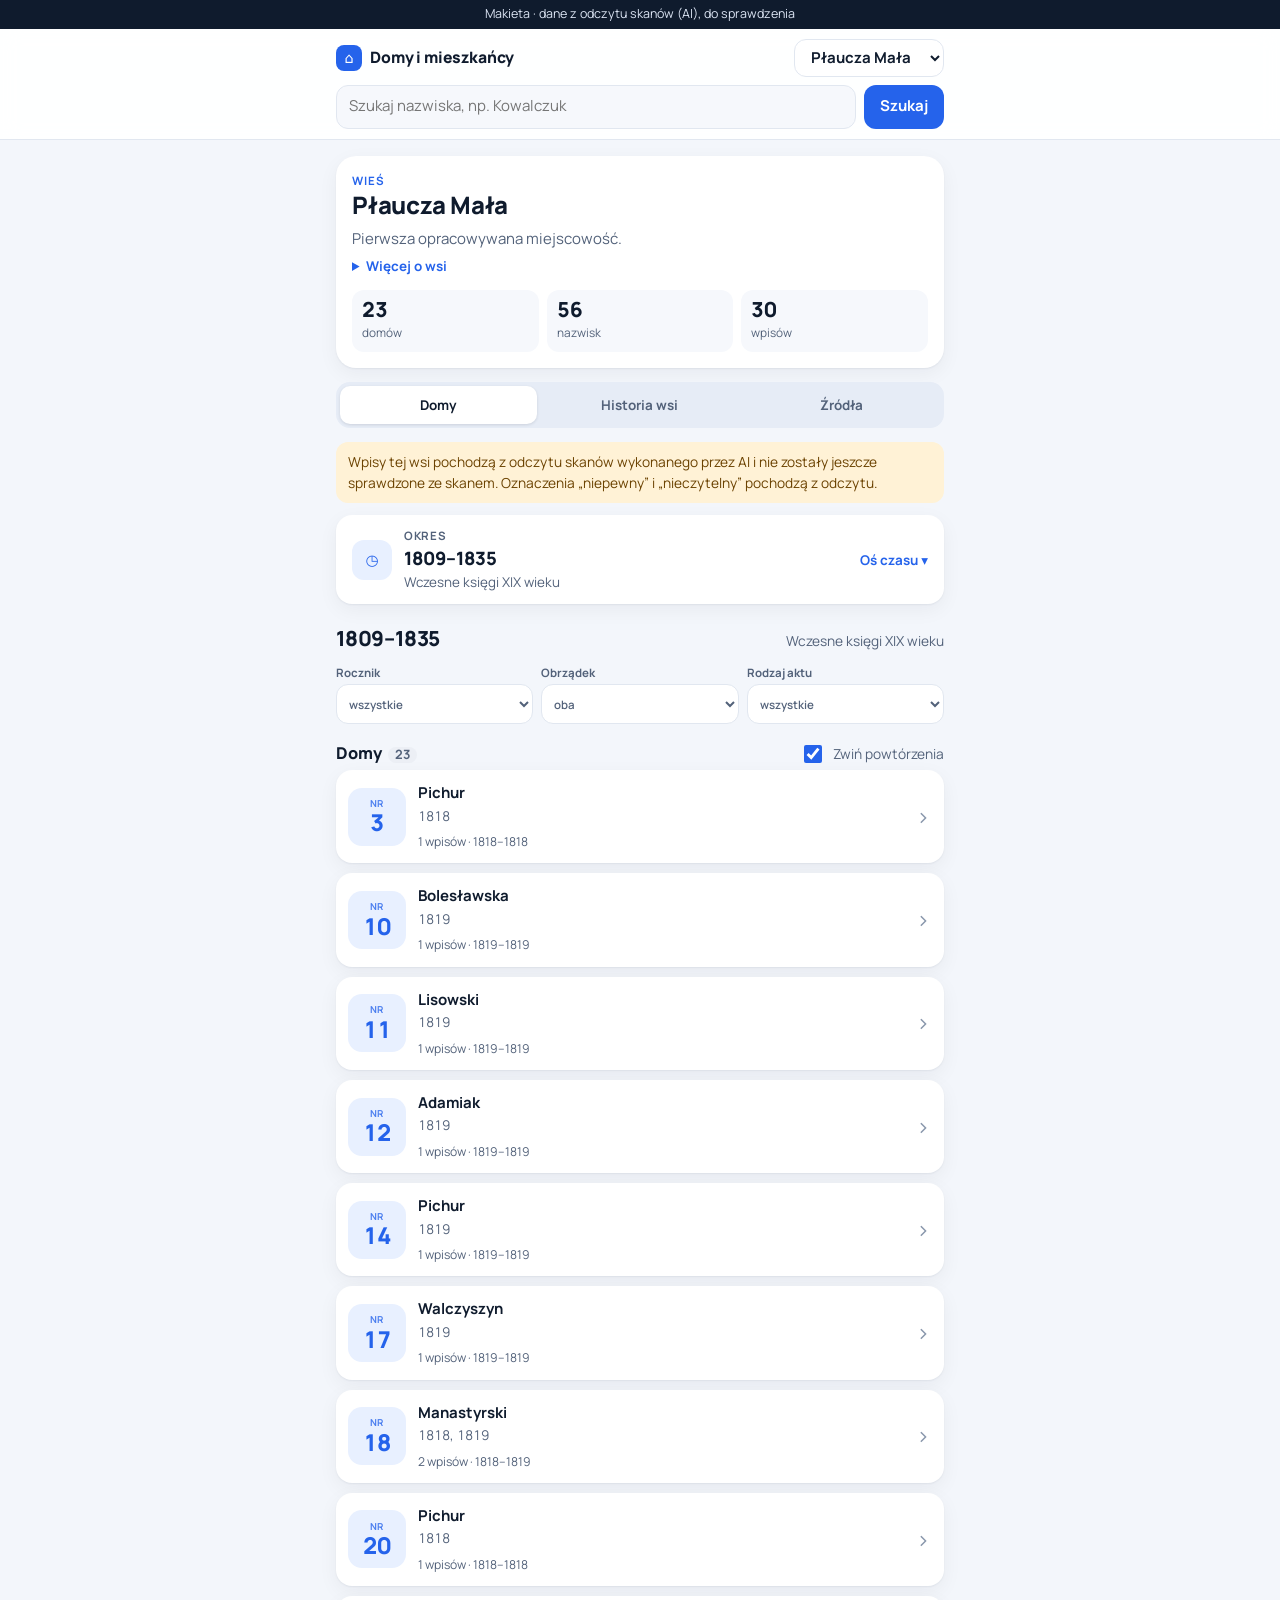
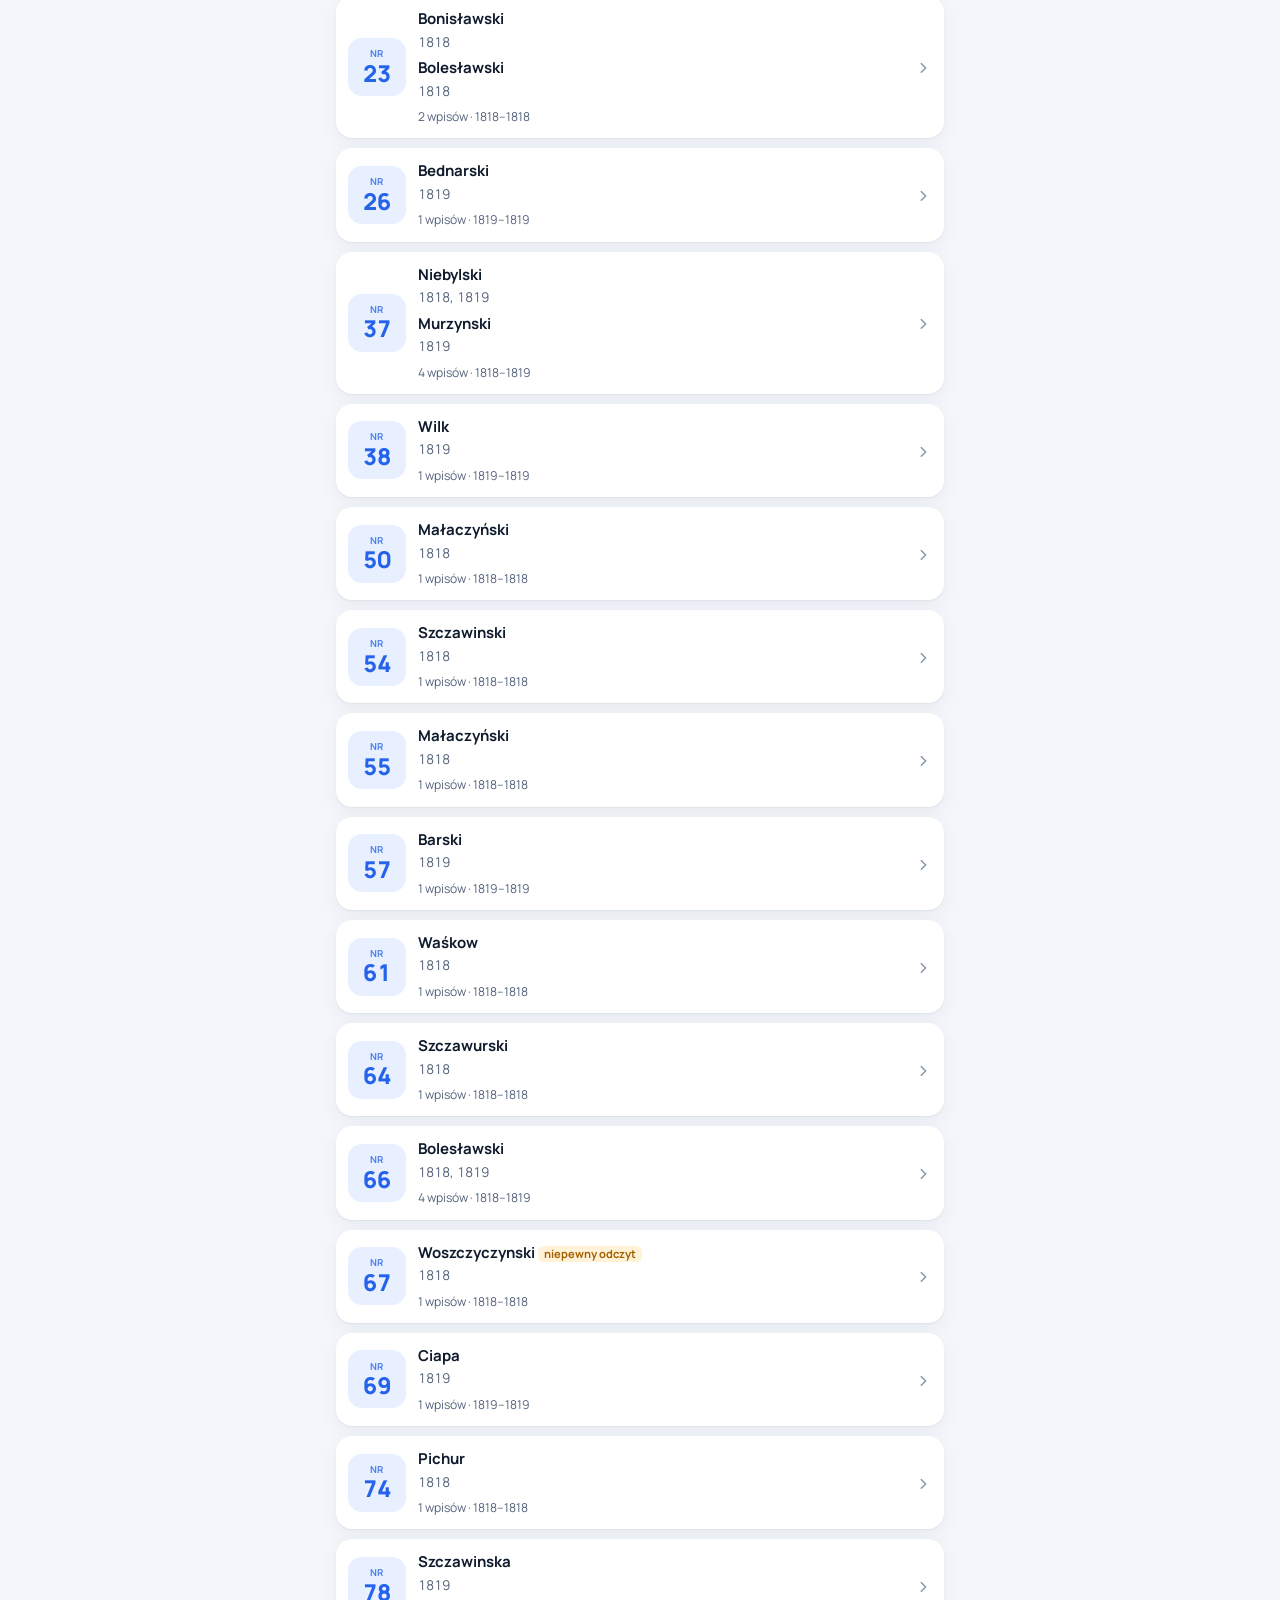
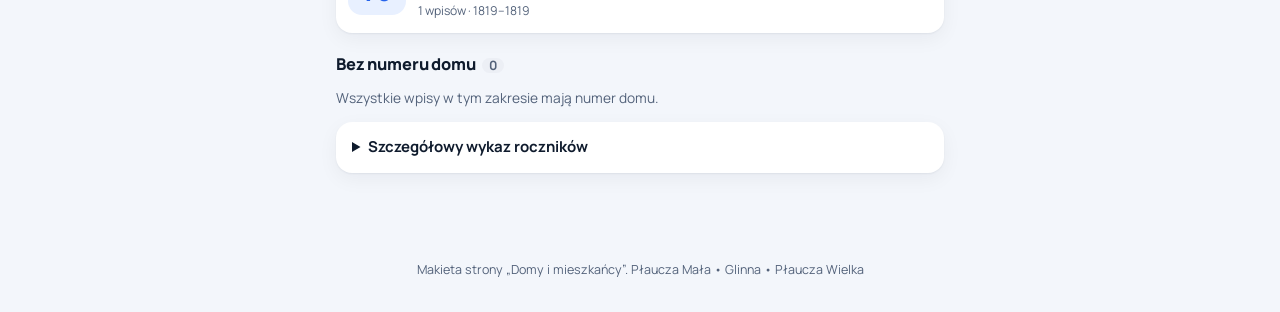
==== commit edc9338b: "Dom 10 w Płauczy Małej: Anna i Marianna Bolesławskie; wariant nazwiska Bolesławski / Bonisławski Naz" ====
--- a/mockup/index.html
+++ b/mockup/index.html
@@ -309,7 +309,7 @@
 ACTS.push({"id": "cdial-618-2-109-1818-Z-s033e", "v": "pm", "date": "1818-11-14", "rite": "rz", "kind": "Z", "src": "cdial", "nr": "", "page": "k. 33", "scan": "https://archium.tsdial.archives.gov.ua/file-viewer/227422#file-424805", "note": "Wiek 22. Przyczyna zapisana jako Tussi.", "unverified": true, "people": [{"imie": "Tomasz", "nazw": "Szczawinski", "rola": "zmarly", "dom": 54, "domSrc": "54", "miesz": true, "pn": "pewny", "pd": "pewny", "pan": "", "note": "Uxoratus. W akcie zapisano imię Thomas.", "wies": "pm"}, {"imie": "J.", "nazw": "Czyzewski", "rola": "kaplan", "dom": null, "domSrc": "", "miesz": false, "pn": "pewny", "pd": "pewny", "pan": "", "note": "Adnotacja o pogrzebie.", "wies": ""}]});
 ACTS.push({"id": "cdial-618-2-109-1818-Z-s033f", "v": "pm", "date": "1818-11-21", "rite": "rz", "kind": "Z", "src": "cdial", "nr": "", "page": "k. 33", "scan": "https://archium.tsdial.archives.gov.ua/file-viewer/227422#file-424805", "note": "Wiek 46. Przyczyna zapisana jako Ordinaria. Dopisek o pogrzebie na cmentarzu greckokatolickim w Płauczy Małej.", "unverified": true, "people": [{"imie": "Kazimierz", "nazw": "Woszczyczynski", "rola": "zmarly", "dom": 67, "domSrc": "67", "miesz": true, "pn": "niepewny", "pd": "pewny", "pan": "", "note": "Uxoratus. W akcie zapisano imię Casimirus.", "wies": "pm"}, {"imie": "Teodor", "nazw": "Mudzinski", "rola": "kaplan", "dom": null, "domSrc": "", "miesz": false, "pn": "pewny", "pd": "pewny", "pan": "", "note": "Adnotacja o pogrzebie. W akcie zapisano imię Theodor.", "wies": ""}]});
 ACTS.push({"id": "cdial-618-2-109-1819-U-s049a", "v": "pm", "date": "1819-01-14", "rite": "rz", "kind": "U", "src": "cdial", "nr": "", "page": "k. 49", "scan": "https://archium.tsdial.archives.gov.ua/file-viewer/227422#file-424798", "note": "Chrzest 1819-01-15. Przy chrzestnej zapis miejscowości odczytany niepewnie jako Klinna, możliwa Glinna.", "unverified": true, "people": [{"imie": "Sebastian", "nazw": "Barski", "rola": "dziecko", "dom": 57, "domSrc": "57", "miesz": true, "pn": "pewny", "pd": "pewny", "pan": "", "note": "W akcie zapisano imię Sebastianus.", "wies": "pm", "der": true}, {"imie": "Franciszek", "nazw": "Barski", "rola": "ojciec", "dom": 57, "domSrc": "57", "miesz": true, "pn": "pewny", "pd": "pewny", "pan": "", "note": "W akcie zapisano imię Franciscus.", "wies": "pm"}, {"imie": "Marianna", "nazw": "", "rola": "matka", "dom": 57, "domSrc": "57", "miesz": true, "pn": "pewny", "pd": "pewny", "pan": "Małaczyński", "note": "Córka Antoniego.", "wies": "pm", "panDer": true}, {"imie": "Antoni", "nazw": "Małaczyński", "rola": "dziadek_matki", "dom": null, "domSrc": "", "miesz": false, "pn": "pewny", "pd": "pewny", "pan": "", "note": "", "wies": ""}, {"imie": "Sebastian", "nazw": "Nowacecki", "rola": "chrzestny", "dom": null, "domSrc": "", "miesz": false, "pn": "niepewny", "pd": "pewny", "pan": "", "note": "W akcie zapisano imię Sebastianus.", "wies": "Kozłów"}, {"imie": "Agnieszka", "nazw": "", "rola": "chrzestna", "dom": null, "domSrc": "", "miesz": false, "pn": "pewny", "pd": "pewny", "pan": "", "note": "Żona Jana. Miejscowość odczytana niepewnie jako Klinna. W akcie zapisano imię Agnes.", "wies": "gl"}, {"imie": "Jan", "nazw": "Jacowski", "rola": "maz_chrzestnej", "dom": null, "domSrc": "", "miesz": false, "pn": "niepewny", "pd": "pewny", "pan": "", "note": "", "wies": ""}, {"imie": "Apolonia", "nazw": "Ciapowa", "rola": "akuszerka", "dom": null, "domSrc": "", "miesz": false, "pn": "niepewny", "pd": "pewny", "pan": "", "note": "", "wies": ""}, {"imie": "Jakub", "nazw": "Czyzewski", "rola": "kaplan", "dom": null, "domSrc": "", "miesz": false, "pn": "pewny", "pd": "pewny", "pan": "", "note": "W akcie zapisano imię Jacobus.", "wies": ""}]});
-ACTS.push({"id": "cdial-618-2-109-1819-U-s049b", "v": "pm", "date": "1819-02-14", "rite": "rz", "kind": "U", "src": "cdial", "nr": "", "page": "k. 49", "scan": "https://archium.tsdial.archives.gov.ua/file-viewer/227422#file-424798", "note": "Chrzest 1819-02-14. Anna zapisana jako córka Thoma Bolesławskiego, innupta. Rubryka pochodzenia dziecka oznaczona jako Illegitimi. Obie daty zapisano jako 14 lutego. Ojca dziecka nie wpisano. Dopisek Omnes ex Plaucza parva.", "unverified": true, "people": [{"imie": "Marianna", "nazw": "", "rola": "dziecko", "dom": 10, "domSrc": "10", "miesz": true, "pn": "pewny", "pd": "pewny", "pan": "", "note": "W akcie zapisano imię Mariana.", "wies": "pm"}, {"imie": "Anna", "nazw": "", "rola": "matka", "dom": 10, "domSrc": "10", "miesz": true, "pn": "pewny", "pd": "pewny", "pan": "Bolesławski", "note": "Córka Tomasza Bolesławskiego. Innupta, niezamężna.", "wies": "pm", "panDer": true}, {"imie": "Tomasz", "nazw": "Bolesławski", "rola": "dziadek_matki", "dom": null, "domSrc": "", "miesz": false, "pn": "pewny", "pd": "pewny", "pan": "", "note": "", "wies": ""}, {"imie": "Jakub", "nazw": "Pichur", "rola": "chrzestny", "dom": null, "domSrc": "", "miesz": false, "pn": "pewny", "pd": "pewny", "pan": "", "note": "W akcie zapisano imię Jacobus.", "wies": "pm"}, {"imie": "Barbara", "nazw": "", "rola": "chrzestna", "dom": null, "domSrc": "", "miesz": false, "pn": "pewny", "pd": "pewny", "pan": "", "note": "Żona Wojciecha.", "wies": "pm"}, {"imie": "Wojciech", "nazw": "Dragyczak", "rola": "maz_chrzestnej", "dom": null, "domSrc": "", "miesz": false, "pn": "niepewny", "pd": "pewny", "pan": "", "note": "", "wies": ""}, {"imie": "Apolonia", "nazw": "Ciapowa", "rola": "akuszerka", "dom": null, "domSrc": "", "miesz": false, "pn": "niepewny", "pd": "pewny", "pan": "", "note": "", "wies": "pm"}, {"imie": "Jakub", "nazw": "Czyzewski", "rola": "kaplan", "dom": null, "domSrc": "", "miesz": false, "pn": "pewny", "pd": "pewny", "pan": "", "note": "Coop., wikary. W akcie zapisano imię Jacobus.", "wies": ""}]});
+ACTS.push({"id": "cdial-618-2-109-1819-U-s049b", "v": "pm", "date": "1819-02-14", "rite": "rz", "kind": "U", "src": "cdial", "nr": "", "page": "k. 49", "scan": "https://archium.tsdial.archives.gov.ua/file-viewer/227422#file-424798", "note": "Chrzest 1819-02-14. Anna zapisana jako córka Thoma Bolesławskiego, innupta. Rubryka pochodzenia dziecka oznaczona jako Illegitimi. Obie daty zapisano jako 14 lutego. Ojca dziecka nie wpisano. Dopisek Omnes ex Plaucza parva.", "unverified": true, "people": [{"imie": "Marianna", "nazw": "Bolesławska", "rola": "dziecko", "dom": 10, "domSrc": "10", "miesz": true, "pn": "pewny", "pd": "pewny", "pan": "", "note": "W akcie zapisano imię Mariana. Poprawka Magdaleny: nazwisko po matce, Annie Bolesławskiej (dziecko nieślubne; w akcie nazwisko podane tylko przy ojcu matki). W późniejszych aktach rodzina zapisywana jako Bonisławski.", "wies": "pm"}, {"imie": "Anna", "nazw": "Bolesławska", "rola": "matka", "dom": 10, "domSrc": "10", "miesz": true, "pn": "pewny", "pd": "pewny", "pan": "Bolesławski", "note": "Córka Tomasza Bolesławskiego. Innupta, niezamężna. Poprawka Magdaleny: nazwisko po ojcu (w akcie nazwisko podane tylko przy nim). W późniejszych aktach rodzina zapisywana jako Bonisławski.", "wies": "pm", "panDer": true}, {"imie": "Tomasz", "nazw": "Bolesławski", "rola": "dziadek_matki", "dom": null, "domSrc": "", "miesz": false, "pn": "pewny", "pd": "pewny", "pan": "", "note": "", "wies": ""}, {"imie": "Jakub", "nazw": "Pichur", "rola": "chrzestny", "dom": null, "domSrc": "", "miesz": false, "pn": "pewny", "pd": "pewny", "pan": "", "note": "W akcie zapisano imię Jacobus.", "wies": "pm"}, {"imie": "Barbara", "nazw": "", "rola": "chrzestna", "dom": null, "domSrc": "", "miesz": false, "pn": "pewny", "pd": "pewny", "pan": "", "note": "Żona Wojciecha.", "wies": "pm"}, {"imie": "Wojciech", "nazw": "Dragyczak", "rola": "maz_chrzestnej", "dom": null, "domSrc": "", "miesz": false, "pn": "niepewny", "pd": "pewny", "pan": "", "note": "", "wies": ""}, {"imie": "Apolonia", "nazw": "Ciapowa", "rola": "akuszerka", "dom": null, "domSrc": "", "miesz": false, "pn": "niepewny", "pd": "pewny", "pan": "", "note": "", "wies": "pm"}, {"imie": "Jakub", "nazw": "Czyzewski", "rola": "kaplan", "dom": null, "domSrc": "", "miesz": false, "pn": "pewny", "pd": "pewny", "pan": "", "note": "Coop., wikary. W akcie zapisano imię Jacobus.", "wies": ""}]});
 ACTS.push({"id": "cdial-618-2-109-1819-U-s049va", "v": "pm", "date": "1819-03-21", "rite": "rz", "kind": "U", "src": "cdial", "nr": "", "page": "k. 49v", "scan": "https://archium.tsdial.archives.gov.ua/file-viewer/227422#file-424758", "note": "Chrzest 1819-03-21. W dopisku chrzest i bierzmowanie przez greckokatolickiego księdza z Płauczy Wielkiej.", "unverified": true, "people": [{"imie": "Balbina", "nazw": "Lisowski", "rola": "dziecko", "dom": 11, "domSrc": "11", "miesz": true, "pn": "pewny", "pd": "pewny", "pan": "", "note": "", "wies": "pm", "der": true}, {"imie": "Hiacynt", "nazw": "Lisowski", "rola": "ojciec", "dom": 11, "domSrc": "11", "miesz": true, "pn": "pewny", "pd": "pewny", "pan": "", "note": "W akcie zapisano imię Hiacynthus.", "wies": "pm"}, {"imie": "Magdalena", "nazw": "", "rola": "matka", "dom": 11, "domSrc": "11", "miesz": true, "pn": "pewny", "pd": "pewny", "pan": "Radaczyński", "note": "Córka Jana.", "wies": "pm", "panDer": true}, {"imie": "Jan", "nazw": "Radaczyński", "rola": "dziadek_matki", "dom": null, "domSrc": "", "miesz": false, "pn": "pewny", "pd": "pewny", "pan": "", "note": "", "wies": ""}, {"imie": "Stanisław", "nazw": "Radaczyński", "rola": "chrzestny", "dom": null, "domSrc": "", "miesz": false, "pn": "pewny", "pd": "pewny", "pan": "", "note": "W akcie zapisano imię Stanislaus. Wcześniejszy odczyt nazwiska: Radaczynski.", "wies": ""}, {"imie": "Prakseda", "nazw": "", "rola": "chrzestna", "dom": null, "domSrc": "", "miesz": false, "pn": "pewny", "pd": "pewny", "pan": "", "note": "Żona Teodora. W akcie zapisano imię Praxe…a. Polska forma Prakseda jest odczytem niepewnym.", "wies": ""}, {"imie": "Teodor", "nazw": "Mudzinski", "rola": "maz_chrzestnej", "dom": null, "domSrc": "", "miesz": false, "pn": "pewny", "pd": "pewny", "pan": "", "note": "", "wies": ""}, {"imie": "Teodor", "nazw": "Mudzinski", "rola": "kaplan", "dom": null, "domSrc": "", "miesz": false, "pn": "pewny", "pd": "pewny", "pan": "", "note": "W akcie zapisano imię Theodor.", "wies": ""}]});
 ACTS.push({"id": "cdial-618-2-109-1819-U-s049vb", "v": "pm", "date": "1819-03-22", "rite": "rz", "kind": "U", "src": "cdial", "nr": "", "page": "k. 49v", "scan": "https://archium.tsdial.archives.gov.ua/file-viewer/227422#file-424758", "note": "Dzień chrztu zapisany z poprawką, prawdopodobnie 22 marca. Dopisek idem qui sup.", "unverified": true, "people": [{"imie": "Balbina", "nazw": "Pichur", "rola": "dziecko", "dom": 14, "domSrc": "14", "miesz": true, "pn": "pewny", "pd": "pewny", "pan": "", "note": "", "wies": "pm", "der": true}, {"imie": "Mateusz", "nazw": "Pichur", "rola": "ojciec", "dom": 14, "domSrc": "14", "miesz": true, "pn": "pewny", "pd": "pewny", "pan": "", "note": "W akcie zapisano imię Mathaeus.", "wies": "pm"}, {"imie": "Agnieszka", "nazw": "", "rola": "matka", "dom": 14, "domSrc": "14", "miesz": true, "pn": "pewny", "pd": "pewny", "pan": "Konarski", "note": "Córka Michała. W akcie zapisano imię Agnes.", "wies": "pm", "panDer": true}, {"imie": "Michał", "nazw": "Konarski", "rola": "dziadek_matki", "dom": null, "domSrc": "", "miesz": false, "pn": "pewny", "pd": "pewny", "pan": "", "note": "", "wies": ""}, {"imie": "Tomasz", "nazw": "Marcinski", "rola": "chrzestny", "dom": null, "domSrc": "", "miesz": false, "pn": "pewny", "pd": "pewny", "pan": "", "note": "W akcie zapisano imię Thomas.", "wies": ""}, {"imie": "Ewa", "nazw": "", "rola": "chrzestna", "dom": null, "domSrc": "", "miesz": false, "pn": "pewny", "pd": "pewny", "pan": "", "note": "Żona Daniela. W akcie zapisano imię Eva.", "wies": ""}, {"imie": "Daniel", "nazw": "Iwanciow", "rola": "maz_chrzestnej", "dom": null, "domSrc": "", "miesz": false, "pn": "pewny", "pd": "pewny", "pan": "", "note": "", "wies": ""}, {"imie": "Teodor", "nazw": "Mudzinski", "rola": "kaplan", "dom": null, "domSrc": "", "miesz": false, "pn": "pewny", "pd": "pewny", "pan": "", "note": "W tym wierszu idem qui sup., odesłanie do poprzedniego wpisu. W akcie zapisano imię Theodor.", "wies": ""}]});
 ACTS.push({"id": "cdial-618-2-109-1819-U-s049vc", "v": "pm", "date": "1819-04-25", "rite": "rz", "kind": "U", "src": "cdial", "nr": "", "page": "k. 49v", "scan": "https://archium.tsdial.archives.gov.ua/file-viewer/227422#file-424758", "note": "Chrzest 1819-04-25. Dopisek idem qui sup.", "unverified": true, "people": [{"imie": "Zofia", "nazw": "Murzynski", "rola": "dziecko", "dom": 37, "domSrc": "37", "miesz": true, "pn": "pewny", "pd": "pewny", "pan": "", "note": "W akcie zapisano imię Sophia.", "wies": "pm", "der": true}, {"imie": "Stefan", "nazw": "Murzynski", "rola": "ojciec", "dom": 37, "domSrc": "37", "miesz": true, "pn": "pewny", "pd": "pewny", "pan": "", "note": "W akcie zapisano imię Stephanus.", "wies": "pm"}, {"imie": "Józefa", "nazw": "", "rola": "matka", "dom": 37, "domSrc": "37", "miesz": true, "pn": "pewny", "pd": "pewny", "pan": "Szczawinski", "note": "Córka Jana. W akcie zapisano imię Josepha.", "wies": "pm", "panDer": true}, {"imie": "Jan", "nazw": "Szczawinski", "rola": "dziadek_matki", "dom": null, "domSrc": "", "miesz": false, "pn": "pewny", "pd": "pewny", "pan": "", "note": "", "wies": ""}, {"imie": "Jan", "nazw": "Radaczyński", "rola": "chrzestny", "dom": null, "domSrc": "", "miesz": false, "pn": "pewny", "pd": "pewny", "pan": "", "note": "W akcie zapisano imię Joannes. Wcześniejszy odczyt nazwiska: Radaczynski.", "wies": ""}, {"imie": "Marianna", "nazw": "", "rola": "chrzestna", "dom": null, "domSrc": "", "miesz": false, "pn": "pewny", "pd": "pewny", "pan": "", "note": "Żona Tomasza.", "wies": ""}, {"imie": "Tomasz", "nazw": "Szczawinski", "rola": "maz_chrzestnej", "dom": null, "domSrc": "", "miesz": false, "pn": "pewny", "pd": "pewny", "pan": "", "note": "", "wies": ""}, {"imie": "Teodor", "nazw": "Mudzinski", "rola": "kaplan", "dom": null, "domSrc": "", "miesz": false, "pn": "pewny", "pd": "pewny", "pan": "", "note": "W tym wierszu idem qui sup., odesłanie do poprzedniego wpisu. W akcie zapisano imię Theodor.", "wies": ""}]});
@@ -324,7 +324,7 @@
 ACTS.push({"id": "cdial-618-2-109-1819-M-s058va", "v": "pm", "date": "1819-10-24", "rite": "rz", "kind": "M", "src": "cdial", "nr": "", "page": "k. 58v", "scan": "https://archium.tsdial.archives.gov.ua/file-viewer/227422#file-424812", "note": "Wpis w sekcji Kozłów. Pan młody z Płauczy Małej, panna młoda z Kozłowa. Dopisek Ratificavit.", "unverified": true, "people": [{"imie": "Kacper", "nazw": "Bolesławski", "rola": "pan_mlody", "dom": 66, "domSrc": "66", "miesz": true, "pn": "pewny", "pd": "pewny", "pan": "", "note": "Wdowiec, lat 38. W akcie zapisano imię Gaspar.", "wies": "pm"}, {"imie": "Rozalia", "nazw": "", "rola": "panna_mloda", "dom": 192, "domSrc": "N.D. 192", "miesz": false, "pn": "pewny", "pd": "pewny", "pan": "", "note": "Wdowa, lat 26. W akcie zapisano imię Rosalia. Zamieszkała w miejscowości „Kozłów”, numer domu dotyczy tej miejscowości.", "wies": "Kozłów"}, {"imie": "Jan", "nazw": "Kadracki", "rola": "inna", "dom": null, "domSrc": "", "miesz": false, "pn": "niepewny", "pd": "pewny", "pan": "", "note": "Zmarły poprzedni mąż panny młodej. W akcie zapisano imię Joannis.", "wies": ""}, {"imie": "Andrzej", "nazw": "Adamiak", "rola": "swiadek", "dom": null, "domSrc": "", "miesz": false, "pn": "pewny", "pd": "pewny", "pan": "", "note": "W akcie zapisano imię Andreas.", "wies": "pm"}, {"imie": "Kacper", "nazw": "Gałowski", "rola": "swiadek", "dom": null, "domSrc": "", "miesz": false, "pn": "niepewny", "pd": "pewny", "pan": "", "note": "W akcie zapisano imię Gaspar.", "wies": "Kozłów"}, {"imie": "J.", "nazw": "Czyzewski", "rola": "kaplan", "dom": null, "domSrc": "", "miesz": false, "pn": "pewny", "pd": "pewny", "pan": "", "note": "", "wies": ""}]});
 ACTS.push({"id": "cdial-618-2-109-1819-M-s059a", "v": "pm", "date": "1819-11-07", "rite": "rz", "kind": "M", "src": "cdial", "nr": "", "page": "k. 59", "scan": "https://archium.tsdial.archives.gov.ua/file-viewer/227422#file-424812", "note": "Przy osobach w akcie Oes de Plaucza pva. Numer z rubryki pana młodego. Przy pannie młodej osobno N.D. 26.", "unverified": true, "people": [{"imie": "Mikołaj", "nazw": "Ciapa", "rola": "pan_mlody", "dom": 69, "domSrc": "69", "miesz": true, "pn": "pewny", "pd": "pewny", "pan": "", "note": "Syn Macieja i Apolonii, lat 22. W akcie zapisano imię Nicolaus. Nazwisko według zapisu przy ojcu i korekty użytkowniczki.", "wies": "pm"}, {"imie": "Maciej", "nazw": "Ciapa", "rola": "rodzic_pana_mlodego", "dom": null, "domSrc": "", "miesz": false, "pn": "pewny", "pd": "pewny", "pan": "", "note": "W akcie zapisano imię Mathiae.", "wies": ""}, {"imie": "Apolonia", "nazw": "", "rola": "rodzic_pana_mlodego", "dom": null, "domSrc": "", "miesz": false, "pn": "pewny", "pd": "pewny", "pan": "", "note": "W akcie zapisano imię Apoloniae.", "wies": ""}, {"imie": "Antonia", "nazw": "Bednarski", "rola": "panna_mloda", "dom": 26, "domSrc": "N.D. 26", "miesz": true, "pn": "pewny", "pd": "pewny", "pan": "", "note": "Lat 13.", "wies": "pm", "der": true}, {"imie": "Wojciech", "nazw": "Bednarski", "rola": "rodzic_panny_mlodej", "dom": null, "domSrc": "", "miesz": false, "pn": "pewny", "pd": "pewny", "pan": "", "note": "W akcie zapisano imię Adalberti.", "wies": ""}, {"imie": "Franciszka", "nazw": "", "rola": "rodzic_panny_mlodej", "dom": null, "domSrc": "", "miesz": false, "pn": "pewny", "pd": "pewny", "pan": "", "note": "W akcie zapisano imię Franciscae.", "wies": ""}, {"imie": "Tadeusz", "nazw": "Trojan", "rola": "swiadek", "dom": null, "domSrc": "", "miesz": false, "pn": "pewny", "pd": "pewny", "pan": "", "note": "W akcie zapisano imię Thadaeus.", "wies": "pm"}, {"imie": "Andrzej", "nazw": "Adamiak", "rola": "swiadek", "dom": null, "domSrc": "", "miesz": false, "pn": "pewny", "pd": "pewny", "pan": "", "note": "W akcie zapisano imię Andreas.", "wies": "pm"}, {"imie": "Wojciech", "nazw": "Trebar", "rola": "kaplan", "dom": null, "domSrc": "", "miesz": false, "pn": "pewny", "pd": "pewny", "pan": "", "note": "W akcie zapisano imię Adalbertus.", "wies": ""}]});
 ACTS.push({"id": "cdial-618-2-109-1819-M-s059va", "v": "pw", "date": "1819-02-21", "rite": "rz", "kind": "M", "src": "cdial", "nr": "", "page": "k. 59v", "scan": "https://archium.tsdial.archives.gov.ua/file-viewer/227422#file-424789", "note": "Przy osobach w akcie Omnes de Plau gna. Numer z rubryki pana młodego.", "unverified": true, "people": [{"imie": "Michał", "nazw": "Suta", "rola": "pan_mlody", "dom": 83, "domSrc": "83", "miesz": true, "pn": "niepewny", "pd": "pewny", "pan": "", "note": "Syn Stefana i Katarzyny, lat 21. W akcie zapisano imię Michael.", "wies": "pw", "der": true}, {"imie": "Stefan", "nazw": "Suta", "rola": "rodzic_pana_mlodego", "dom": null, "domSrc": "", "miesz": false, "pn": "niepewny", "pd": "pewny", "pan": "", "note": "W akcie zapisano imię Stephani.", "wies": ""}, {"imie": "Katarzyna", "nazw": "", "rola": "rodzic_pana_mlodego", "dom": null, "domSrc": "", "miesz": false, "pn": "pewny", "pd": "pewny", "pan": "", "note": "W akcie zapisano imię Catharinae.", "wies": ""}, {"imie": "Elżbieta", "nazw": "Kierdel", "rola": "panna_mloda", "dom": null, "domSrc": "", "miesz": false, "pn": "pewny", "pd": "pewny", "pan": "", "note": "Córka Jana i Marianny, lat 17. W akcie zapisano imię Elisabeth.", "wies": "pw", "der": true}, {"imie": "Jan", "nazw": "Kierdel", "rola": "rodzic_panny_mlodej", "dom": null, "domSrc": "", "miesz": false, "pn": "pewny", "pd": "pewny", "pan": "", "note": "W akcie zapisano imię Joannis.", "wies": ""}, {"imie": "Marianna", "nazw": "", "rola": "rodzic_panny_mlodej", "dom": null, "domSrc": "", "miesz": false, "pn": "pewny", "pd": "pewny", "pan": "", "note": "W akcie zapisano imię Mariannae.", "wies": ""}, {"imie": "Stanisław", "nazw": "Sucapa", "rola": "swiadek", "dom": null, "domSrc": "", "miesz": false, "pn": "niepewny", "pd": "pewny", "pan": "", "note": "W akcie zapisano imię Stanislaus.", "wies": "pw"}, {"imie": "Piotr", "nazw": "Boyko", "rola": "swiadek", "dom": null, "domSrc": "", "miesz": false, "pn": "pewny", "pd": "pewny", "pan": "", "note": "W akcie zapisano imię Petrus.", "wies": "pw"}, {"imie": "Jakub", "nazw": "Czyzewski", "rola": "kaplan", "dom": null, "domSrc": "", "miesz": false, "pn": "pewny", "pd": "pewny", "pan": "", "note": "W akcie zapisano imię Jacobus.", "wies": ""}]});
-ACTS.push({"id": "cdial-618-2-109-1819-M-s059vb", "v": "pw", "date": "1819-11-21", "rite": "rz", "kind": "M", "src": "cdial", "nr": "", "page": "k. 59v", "scan": "https://archium.tsdial.archives.gov.ua/file-viewer/227422#file-424789", "note": "Uwaga: wieś aktu nie jest określona w odczycie; przypisano do sekcji księgi (pw). Wpis w sekcji Płaucza Wielka. Pan młody wskazany jako związany z Kozłowem. Numer 110 w rubryce pana młodego, miejscowość przypisania numeru niejasna.", "unverified": true, "people": [{"imie": "Michał", "nazw": "Bygalski", "rola": "pan_mlody", "dom": null, "domSrc": "", "miesz": false, "pn": "niepewny", "pd": "pewny", "pan": "", "note": "Disp… in Aul. Kozlow. Miejscowość odczytana z tego określenia. W akcie zapisano imię Michael.", "wies": "Kozłów"}, {"imie": "Anna", "nazw": "Radaczyńska", "rola": "panna_mloda", "dom": null, "domSrc": "", "miesz": false, "pn": "pewny", "pd": "pewny", "pan": "", "note": "Lat 30. Wcześniejszy odczyt nazwiska: Radaczynska.", "wies": "pw"}, {"imie": "Dominik", "nazw": "Małaczyński", "rola": "swiadek", "dom": null, "domSrc": "", "miesz": false, "pn": "pewny", "pd": "pewny", "pan": "", "note": "Zapis Domini Kozlow przy określeniu funkcji. W akcie zapisano imię Dominicus.", "wies": ""}, {"imie": "Ludwik", "nazw": "Konarski", "rola": "swiadek", "dom": null, "domSrc": "", "miesz": false, "pn": "pewny", "pd": "pewny", "pan": "", "note": "W akcie zapisano imię Ludovicus.", "wies": ""}, {"imie": "J.", "nazw": "Czyzewski", "rola": "kaplan", "dom": null, "domSrc": "", "miesz": false, "pn": "pewny", "pd": "pewny", "pan": "", "note": "", "wies": ""}]});
+ACTS.push({"id": "cdial-618-2-109-1819-M-s059vb", "v": "pw", "date": "1819-11-21", "rite": "rz", "kind": "M", "src": "cdial", "nr": "", "page": "k. 59v", "scan": "https://archium.tsdial.archives.gov.ua/file-viewer/227422#file-424789", "note": "Uwaga: wieś aktu nie jest określona w odczycie; przypisano do sekcji księgi (pw). Wpis w sekcji Płaucza Wielka. Pan młody wskazany jako związany z Kozłowem. Numer 110 w rubryce pana młodego, miejscowość przypisania numeru niejasna.", "unverified": true, "people": [{"imie": "Michał", "nazw": "Bujalski", "rola": "pan_mlody", "dom": 110, "domSrc": "110", "miesz": false, "pn": "pewny", "pd": "pewny", "pan": "", "note": "Poprawka Magdaleny: nazwisko Bujalski (wcześniejszy odczyt: Bygalski). Numer 110 z rubryki pana młodego dotyczy Kozłowa (dopisek Disp… in Aul. Kozlow). W akcie zapisano imię Michael.", "wies": "Kozłów"}, {"imie": "Anna", "nazw": "Radaczyńska", "rola": "panna_mloda", "dom": null, "domSrc": "", "miesz": false, "pn": "pewny", "pd": "pewny", "pan": "", "note": "Lat 30. Wcześniejszy odczyt nazwiska: Radaczynska.", "wies": "pw"}, {"imie": "Dominik", "nazw": "Małaczyński", "rola": "swiadek", "dom": null, "domSrc": "", "miesz": false, "pn": "pewny", "pd": "pewny", "pan": "", "note": "Zapis Domini Kozlow przy określeniu funkcji. W akcie zapisano imię Dominicus.", "wies": ""}, {"imie": "Ludwik", "nazw": "Konarski", "rola": "swiadek", "dom": null, "domSrc": "", "miesz": false, "pn": "pewny", "pd": "pewny", "pan": "", "note": "W akcie zapisano imię Ludovicus.", "wies": ""}, {"imie": "J.", "nazw": "Czyzewski", "rola": "kaplan", "dom": null, "domSrc": "", "miesz": false, "pn": "pewny", "pd": "pewny", "pan": "", "note": "", "wies": ""}]});
 ACTS.push({"id": "cdial-618-2-109-1819-Z-s067a", "v": "pm", "date": "1819-01-27", "rite": "rz", "kind": "Z", "src": "cdial", "nr": "", "page": "k. 67", "scan": "https://archium.tsdial.archives.gov.ua/file-viewer/227422#file-424786", "note": "Wdowa, lat 44. Przyczyna zapisana jako Hydrops.", "unverified": true, "people": [{"imie": "Zofia", "nazw": "Szczawinska", "rola": "zmarla", "dom": 78, "domSrc": "78", "miesz": true, "pn": "pewny", "pd": "pewny", "pan": "", "note": "W akcie zapisano imię Sophia.", "wies": "pm"}]});
 ACTS.push({"id": "cdial-618-2-109-1819-Z-s067b", "v": "pm", "date": "1819-08-08", "rite": "rz", "kind": "Z", "src": "cdial", "nr": "", "page": "k. 67", "scan": "https://archium.tsdial.archives.gov.ua/file-viewer/227422#file-424786", "note": "Lat 30. Przyczyna zapisana jako Ordinaria. Adnotacja o pogrzebie.", "unverified": true, "people": [{"imie": "Apolonia", "nazw": "", "rola": "zmarla", "dom": 66, "domSrc": "66", "miesz": true, "pn": "pewny", "pd": "pewny", "pan": "", "note": "Żona Kacpra Bolesławskiego.", "wies": "pm"}, {"imie": "Kacper", "nazw": "Bolesławski", "rola": "inna", "dom": null, "domSrc": "", "miesz": false, "pn": "pewny", "pd": "pewny", "pan": "", "note": "Mąż zmarłej. W akcie zapisano imię Gaspari.", "wies": ""}, {"imie": "J.", "nazw": "Czyzewski", "rola": "kaplan", "dom": null, "domSrc": "", "miesz": false, "pn": "pewny", "pd": "pewny", "pan": "", "note": "", "wies": ""}]});
 /*REAL-DATA-END*/
